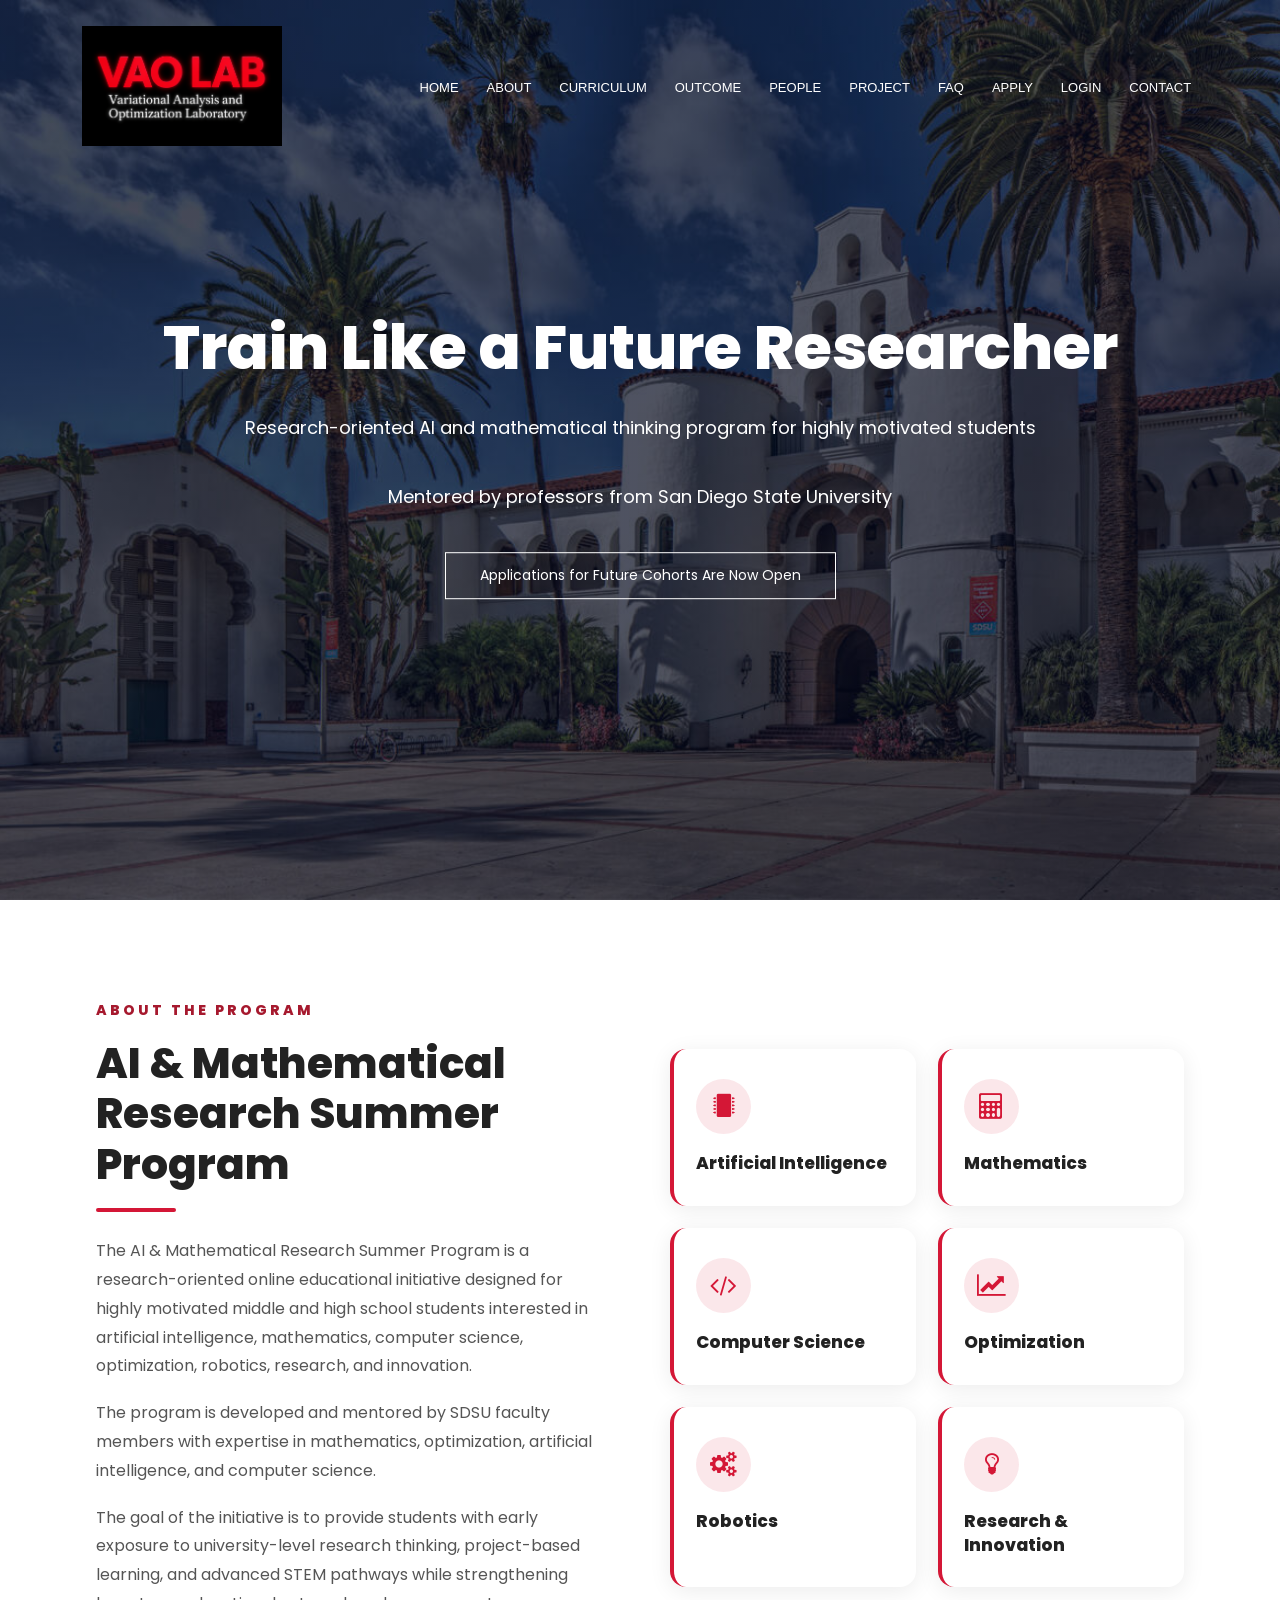
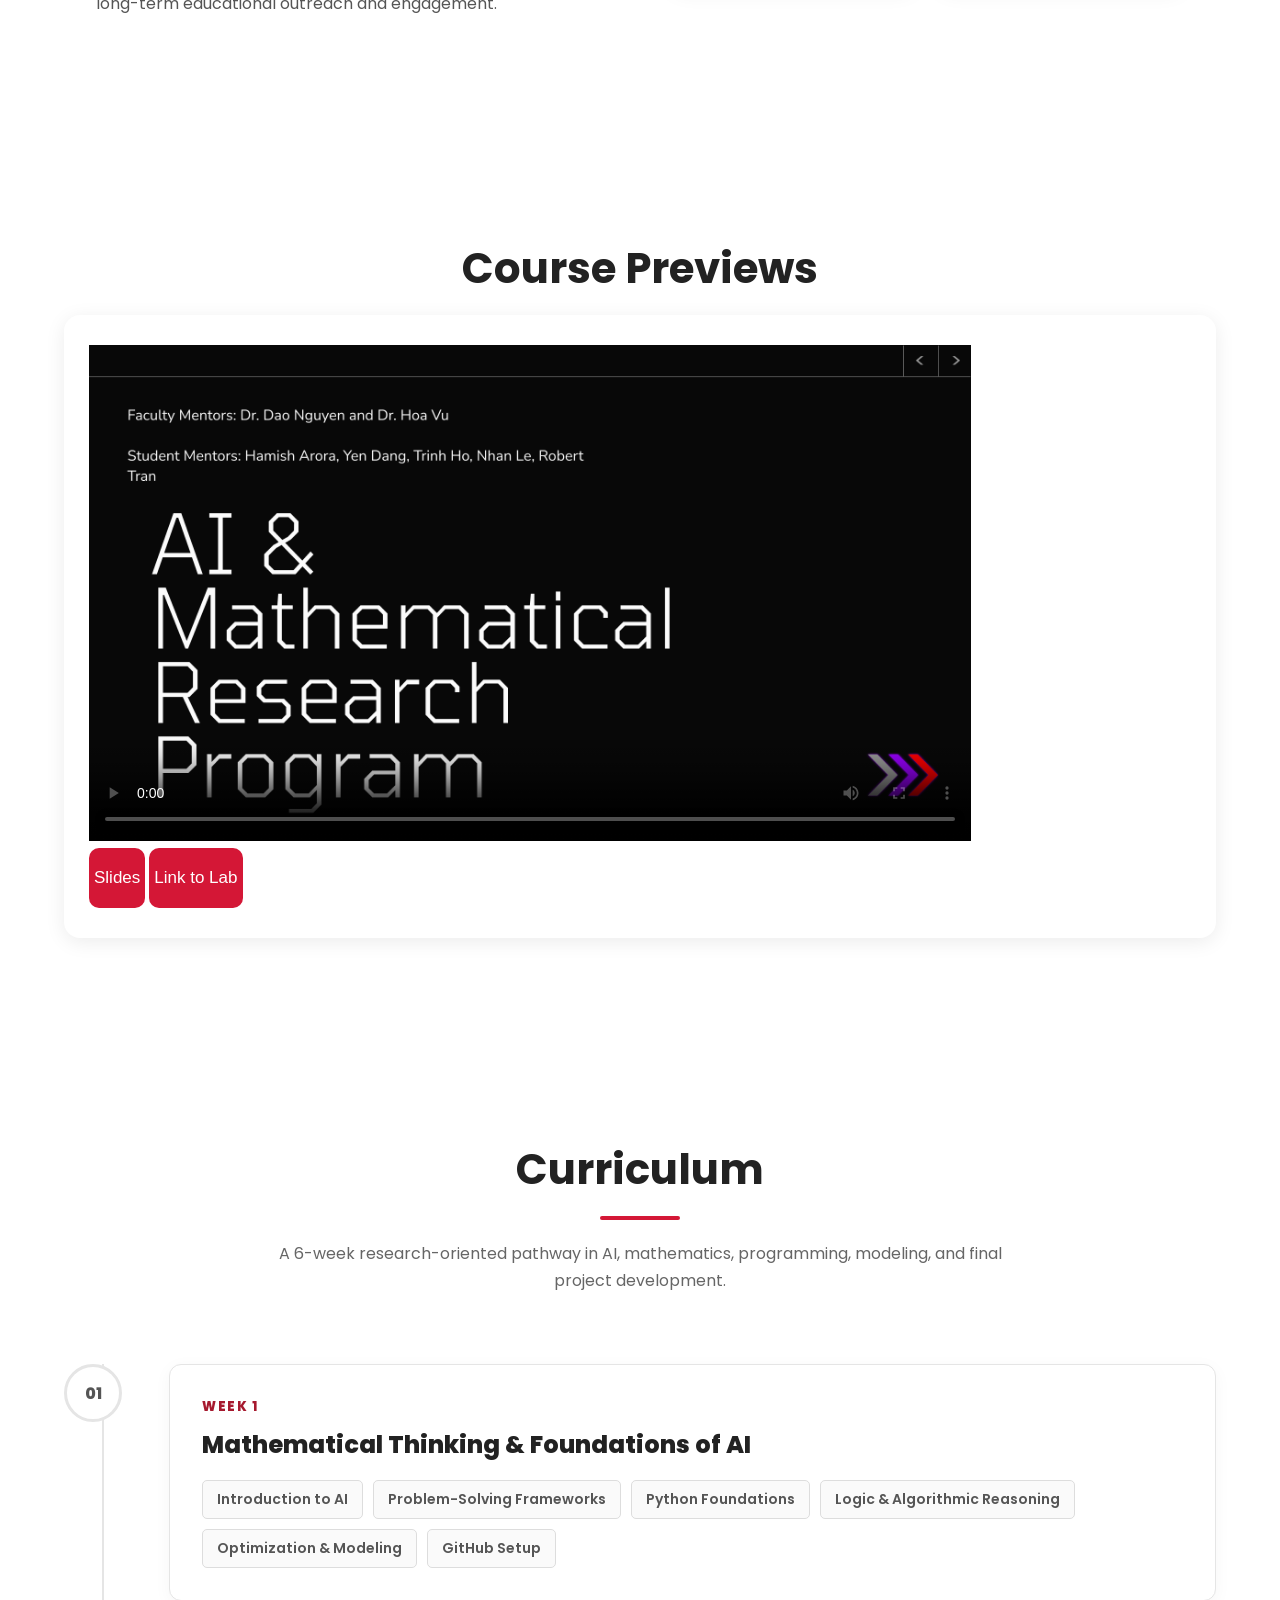
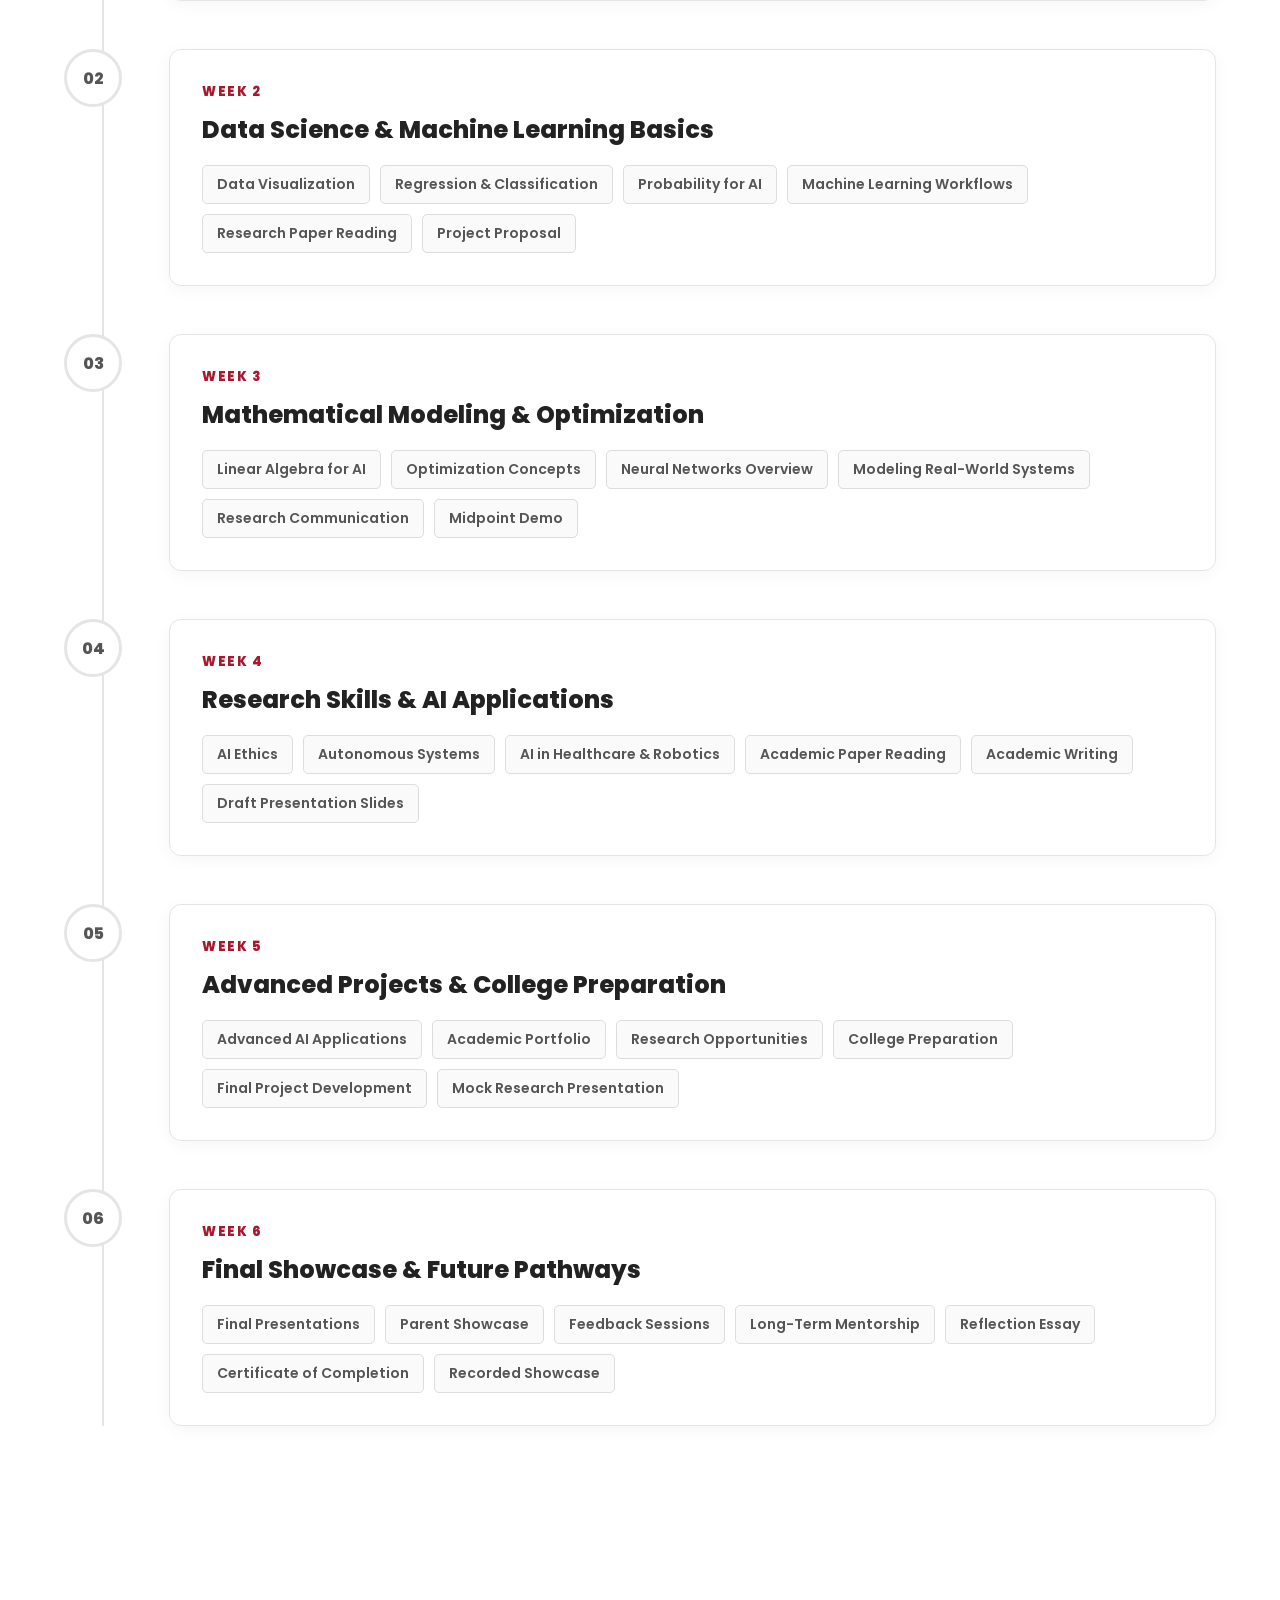
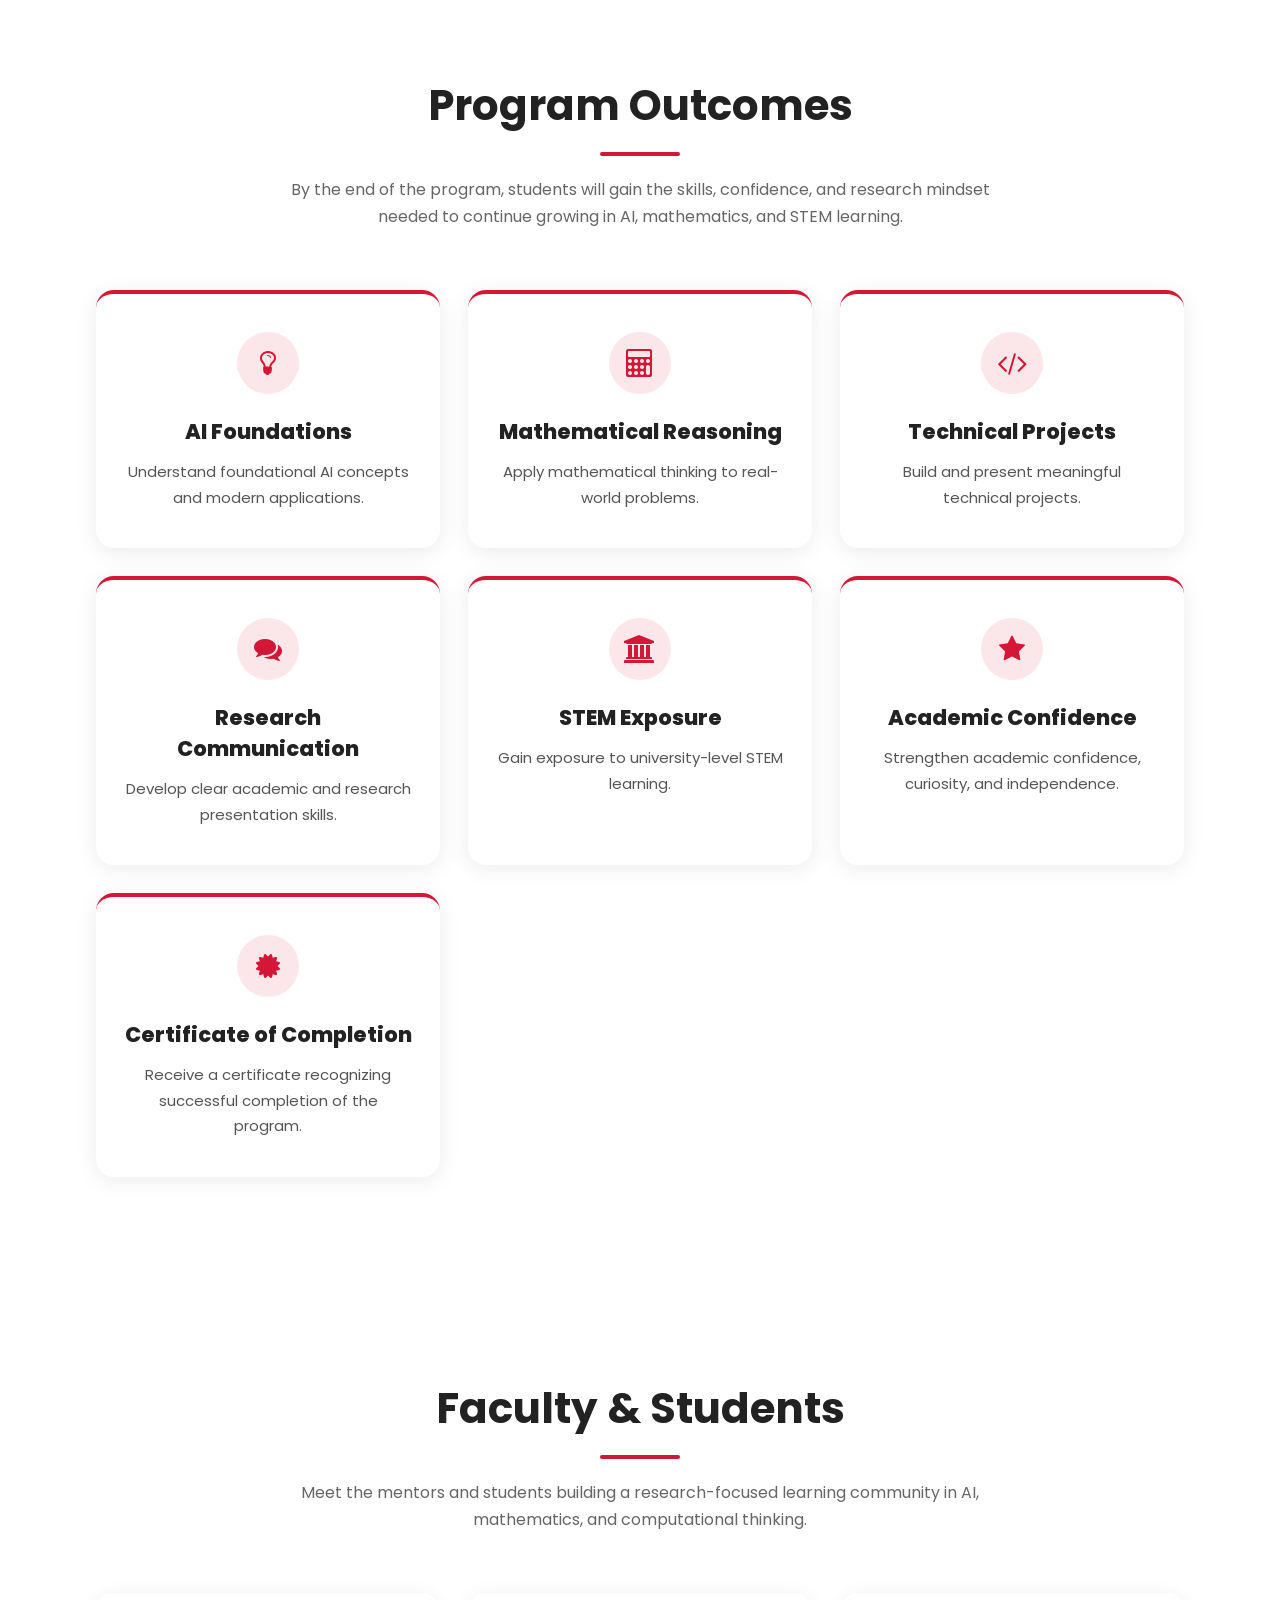
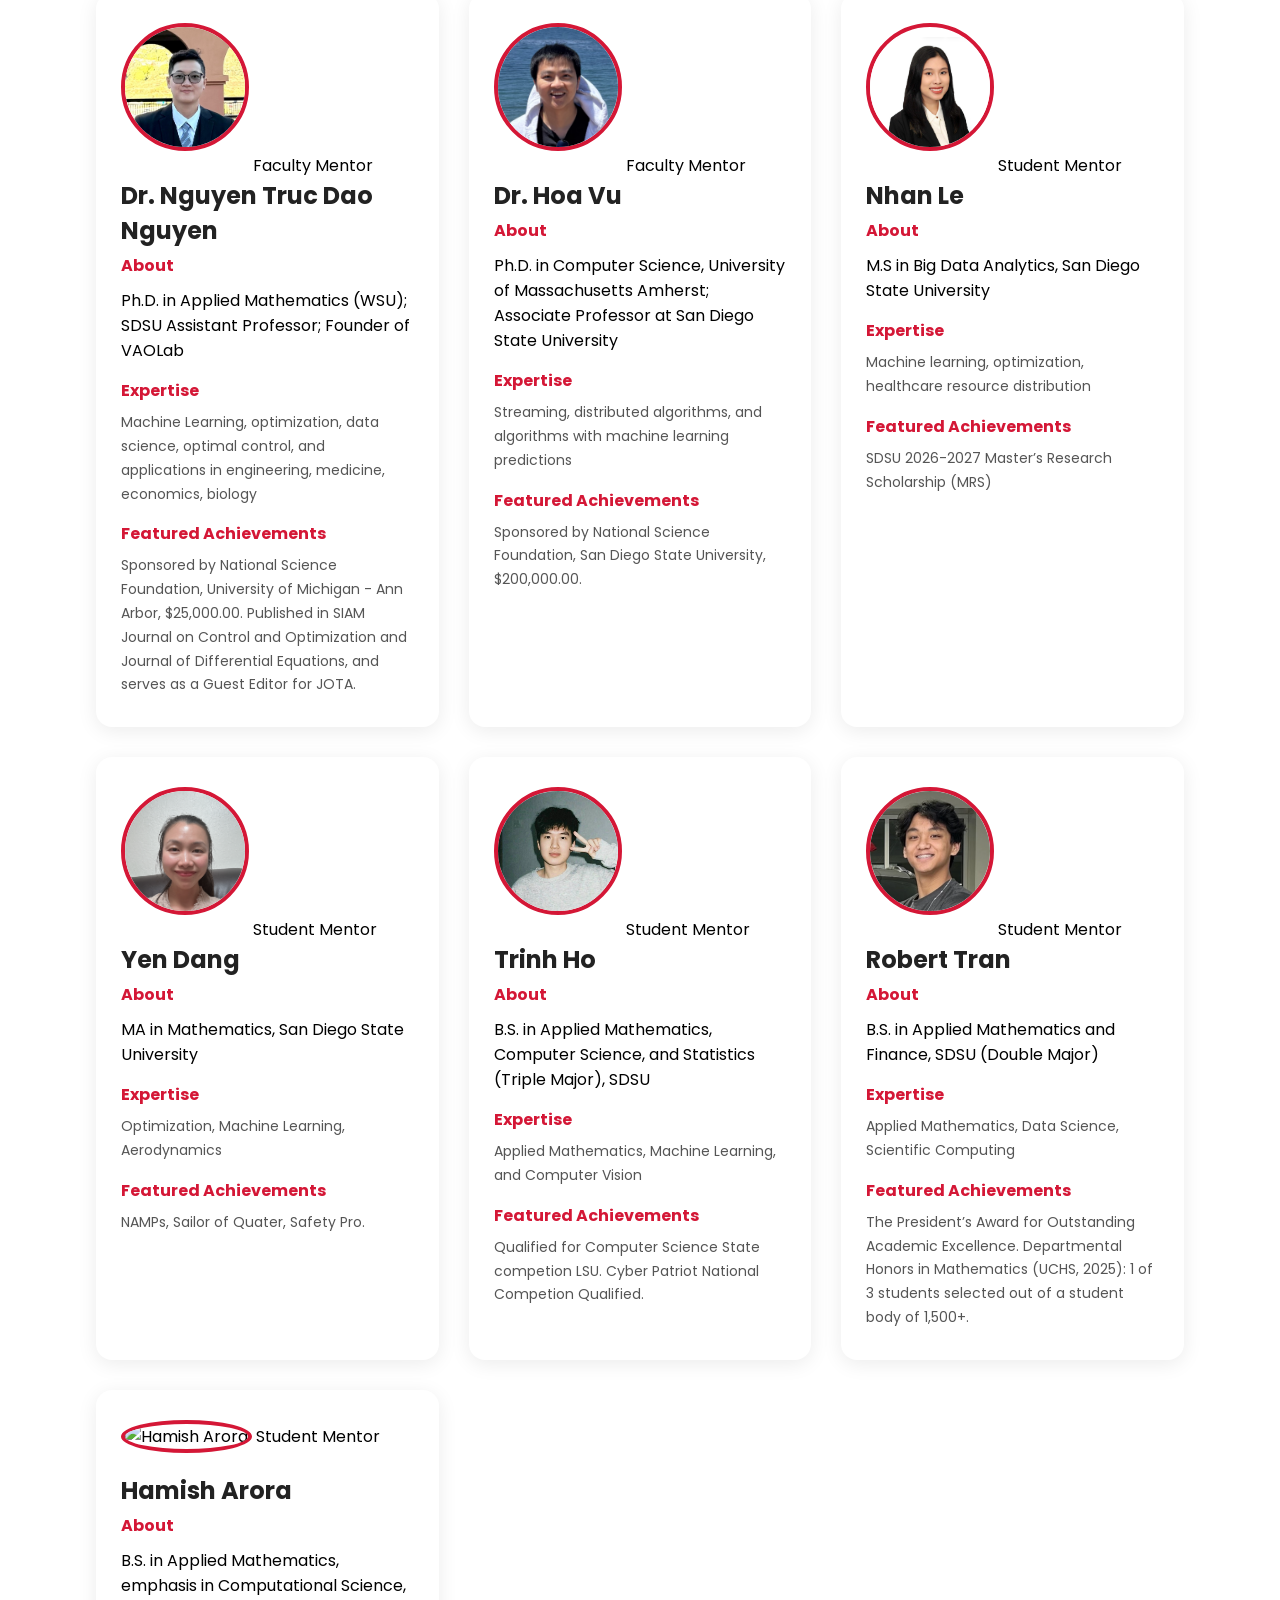
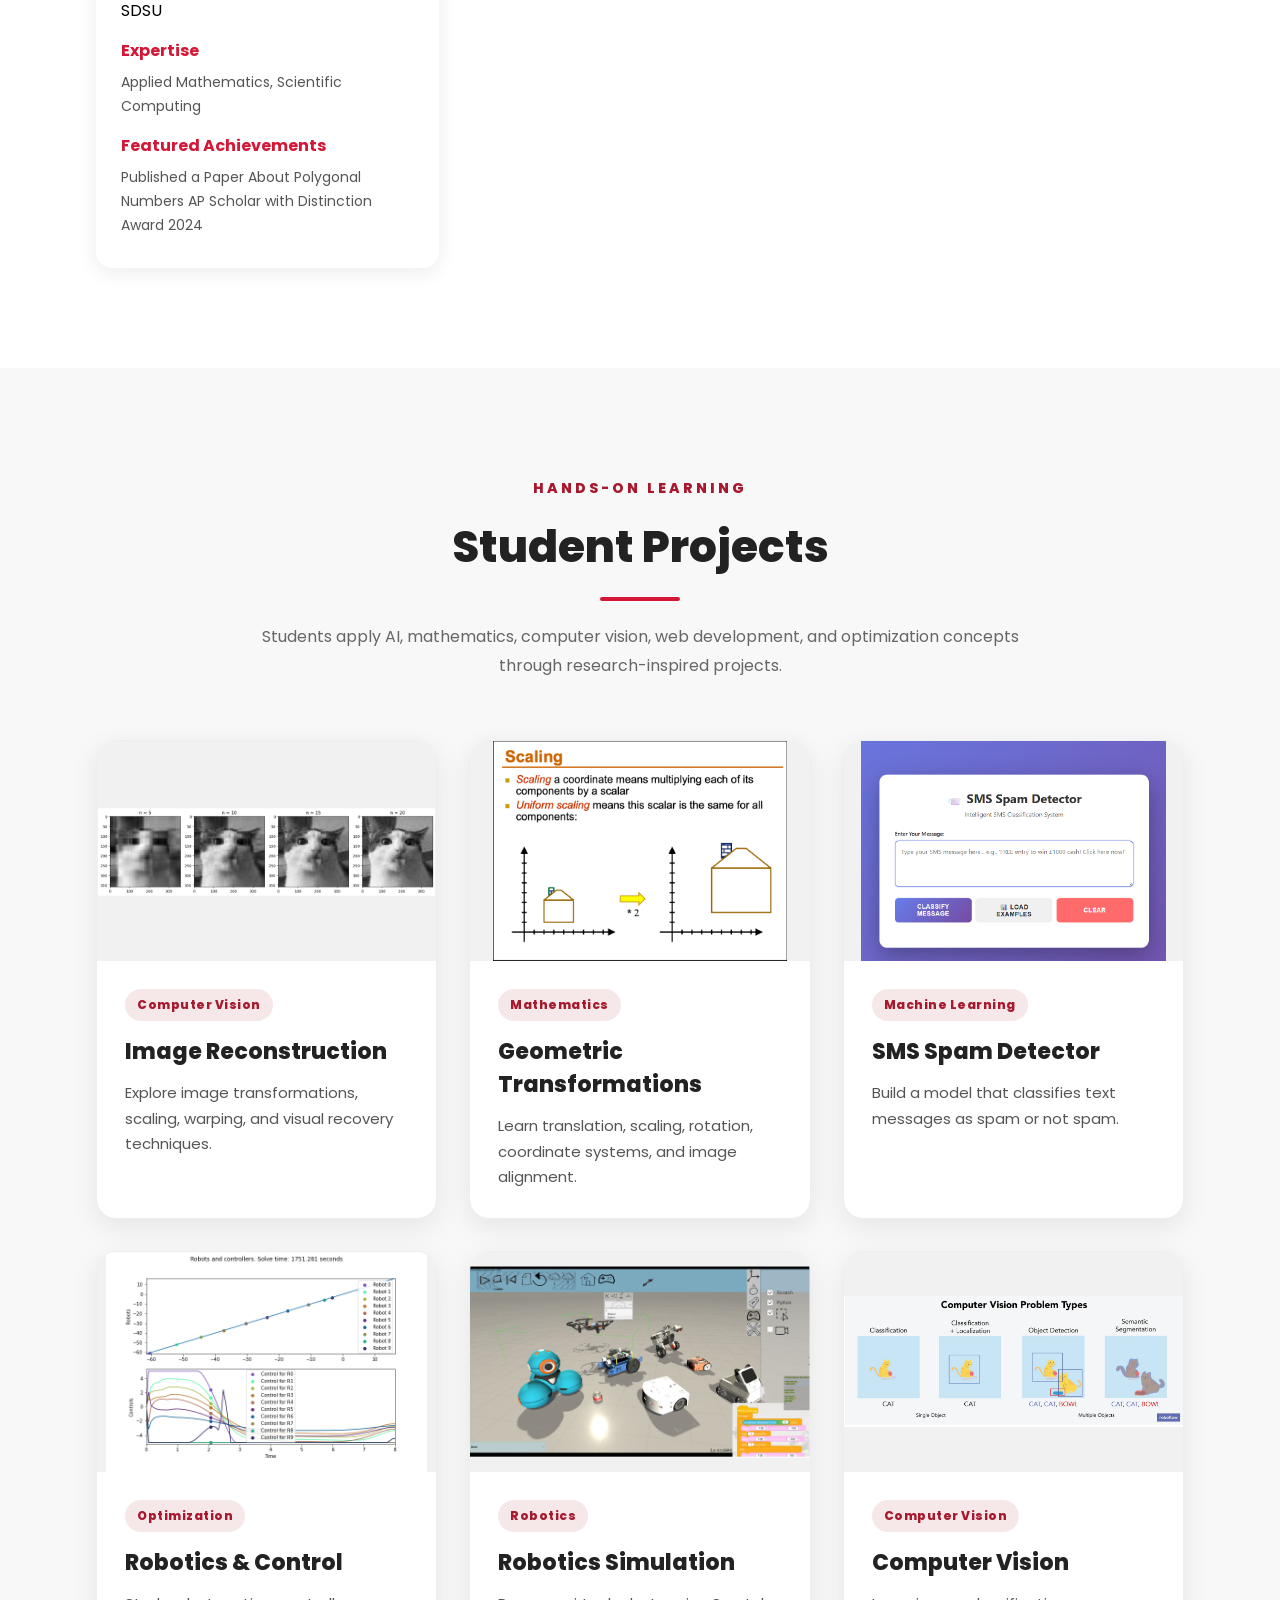
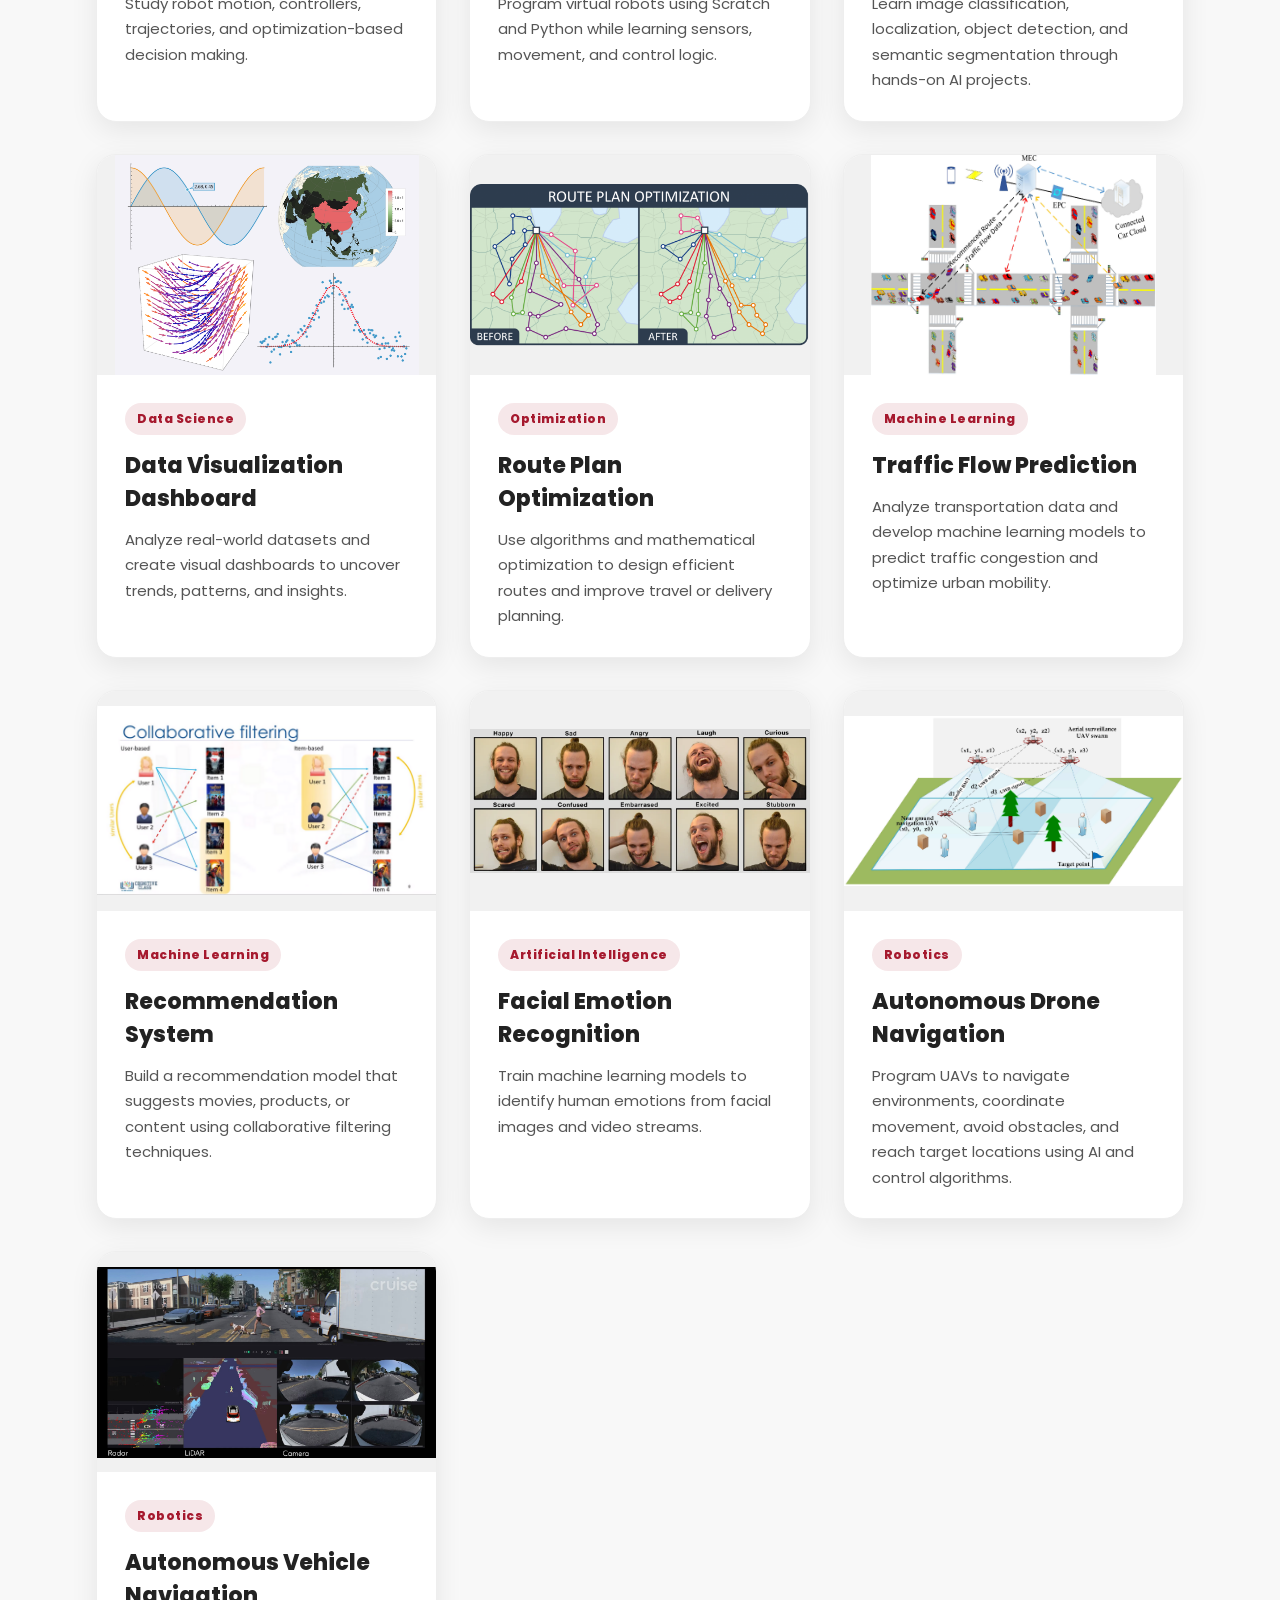
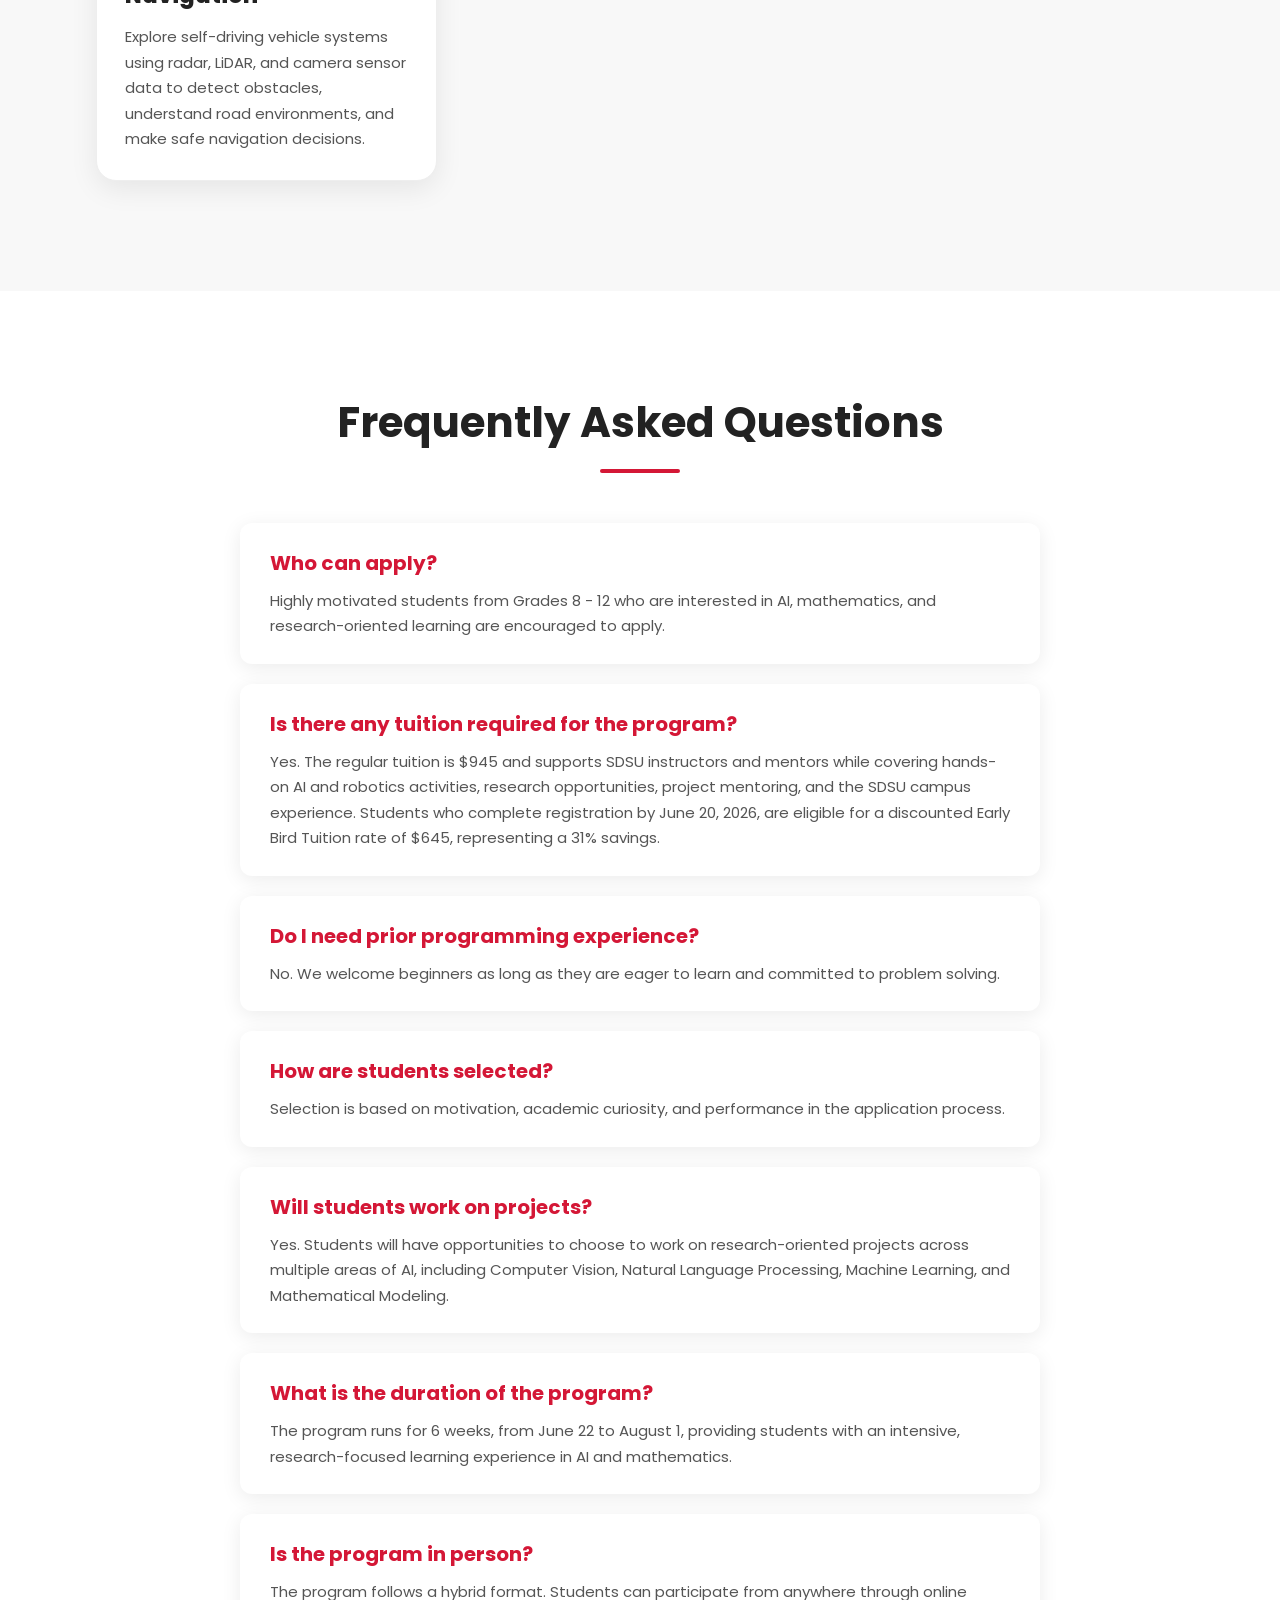
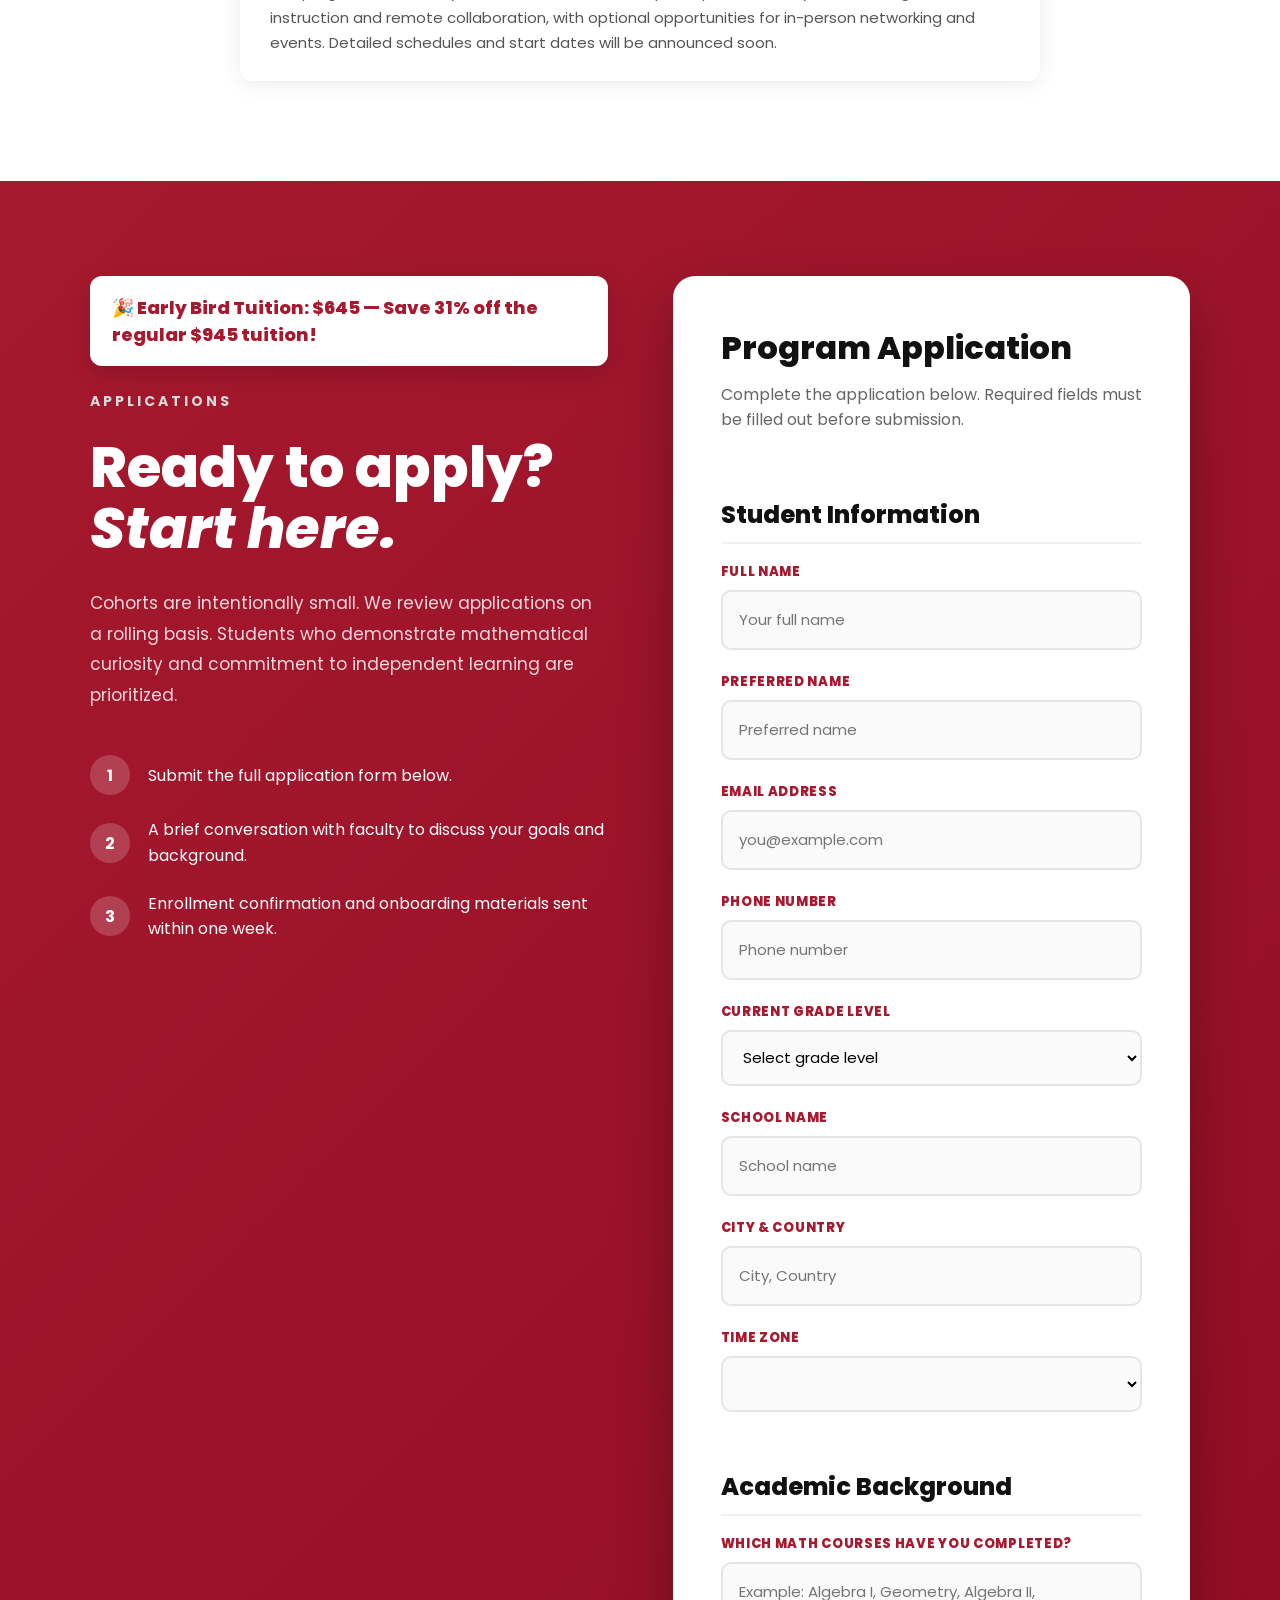
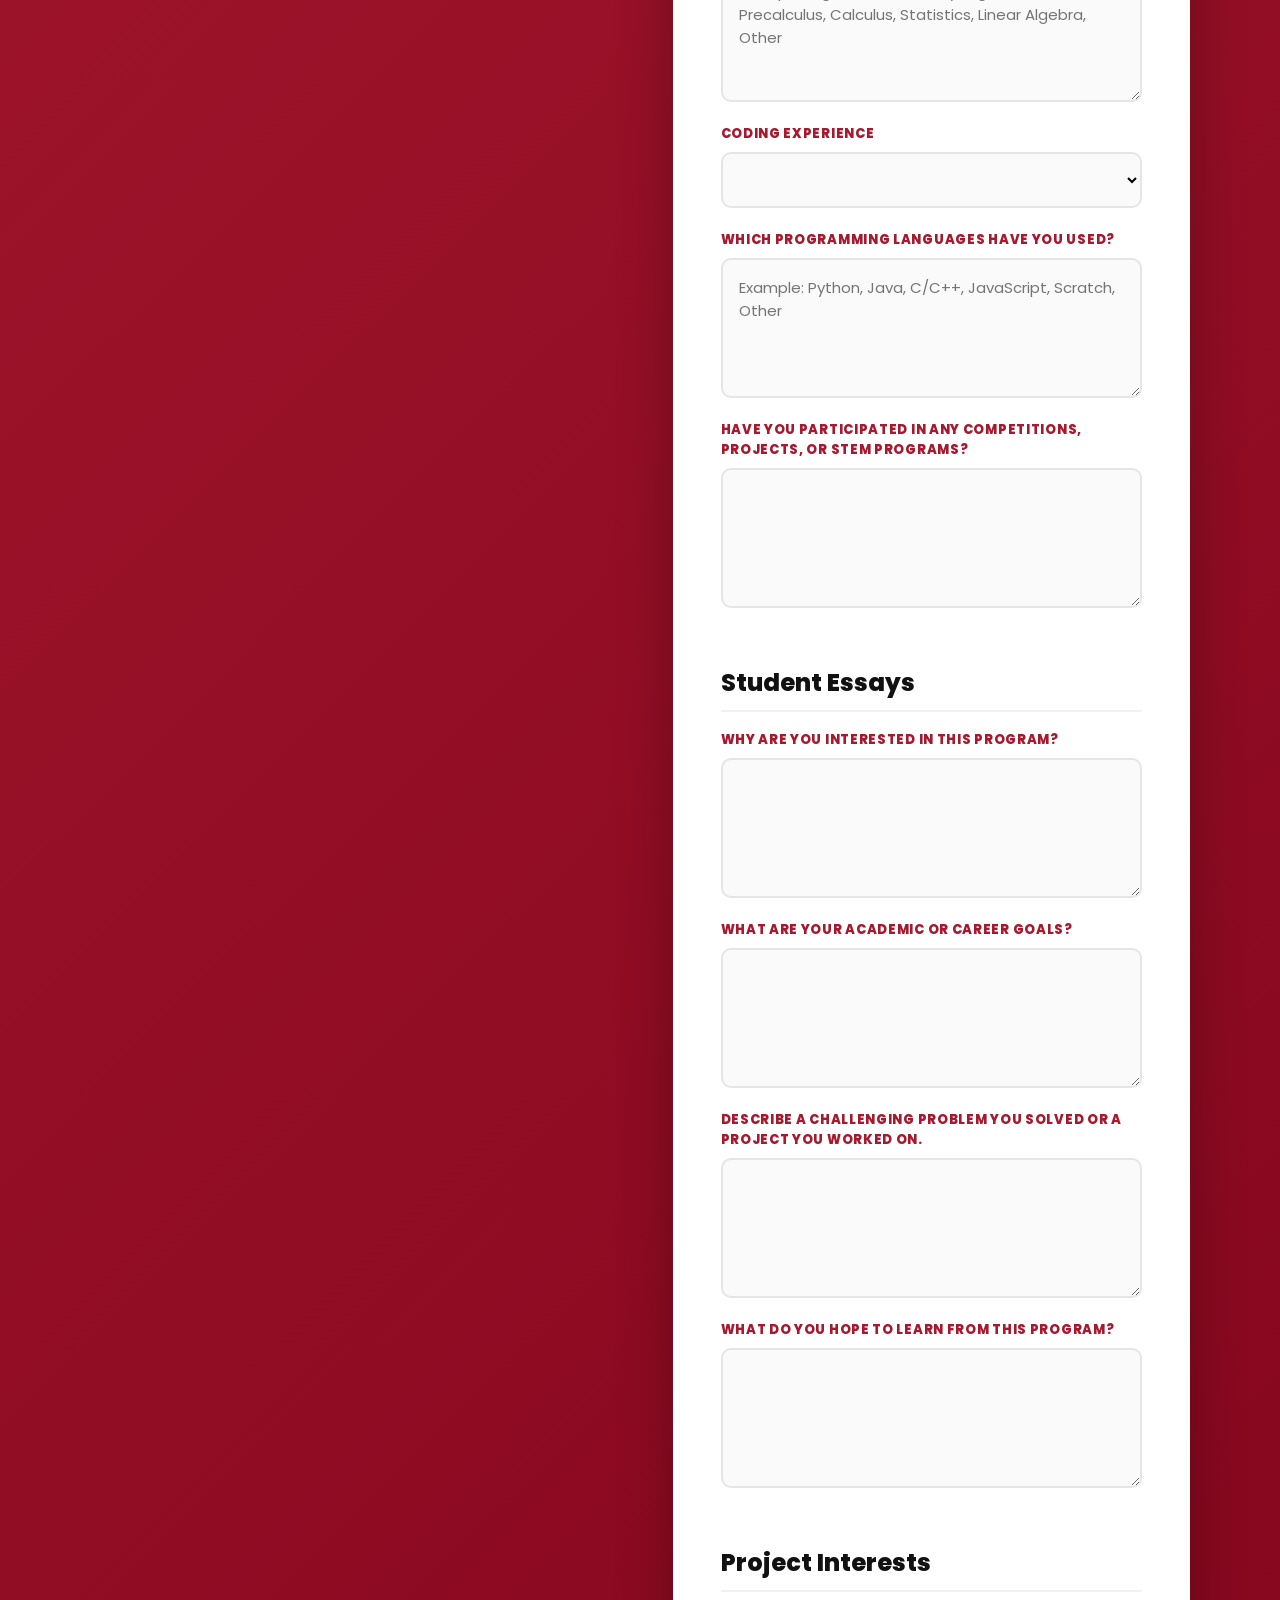
==== index.html @ afcb436e "Update index.html" ====
<!DOCTYPE html>
<html lang="en">
<head>
    <meta charset="UTF-8">
    <meta name="viewport" content="width=device-width, initial-scale=1.0">

    <title>AI and Math Research Program</title>

    <!----------------------------------------------------------------CSS-------------------------------------------------------------------------------->
    <link rel="stylesheet" href="style.css">

    <!--------------------------------------------------------------------------Google Font-------------------------------------------------------------->
    <link href="https://fonts.googleapis.com/css2?family=Poppins:wght@300;400;600;700;800&display=swap" rel="stylesheet">

    <!-------------------------------------------------------------------------------------- Font Awesome Icons -------------------------------------------------->
    <link rel="stylesheet"
          href="https://stackpath.bootstrapcdn.com/font-awesome/4.7.0/css/font-awesome.min.css">
</head>
    
<body>

    <section class="header" id="home">

        <nav>
            <a href="index.html">
                <img src="images/logo.png" alt="Logo" class="logo">
            </a>

            <div class="nav-links" id="navLinks">
                <i class="fa fa-times" onclick="hideMenu()"></i>

                <ul>
                    <li><a href="#home">HOME</a></li>
                    <li><a href="#about">ABOUT</a></li>
                    <li><a href="#curriculum">CURRICULUM</a></li>
                     <li><a href="#outcome">OUTCOME</a></li>
                    <li><a href="#people">PEOPLE</a></li>
                     <li><a href="#project">PROJECT</a></li>
                    <li><a href="#faq">FAQ</a></li>
                    <li><a href="#apply">APPLY</a></li>
                    <li><a href="#login">LOGIN</a></li>
                    <li><a href="#contact">CONTACT</a></li>
                </ul>
            </div>
            <i class="fa fa-bars" onclick="showMenu()"></i>
        </nav>

        <div class="text-box">
            <h1>Train Like a Future Researcher</h1>

            <p>
                Research-oriented AI and mathematical thinking program
                for highly motivated students
            </p>

            <p class="sdsu-note">
               Mentored by professors from
               San Diego State University
            </p>

            <a href="#apply" class="hero-btn cohort-link">
                <span class="circle"></span>
                    Applications for Future Cohorts Are Now Open
            </a>
        </div>

</section>

<!------------------------------------------------------------------------------------------------About-------------------------------------------------->
<section class="about" id="about">

    <div class="about-left">
        <h5>ABOUT THE PROGRAM</h5>
        <h1>AI & Mathematical Research Summer Program</h1>

        <p>
            The AI & Mathematical Research Summer Program is a research-oriented
            online educational initiative designed for highly motivated middle
            and high school students interested in artificial intelligence,
            mathematics, computer science, optimization, robotics, research,
            and innovation.
        </p>

        <p>
            The program is developed and mentored by SDSU faculty members with
            expertise in mathematics, optimization, artificial intelligence,
            and computer science.
        </p>

        <p>
            The goal of the initiative is to provide students with early exposure
            to university-level research thinking, project-based learning, and
            advanced STEM pathways while strengthening long-term educational
            outreach and engagement.
        </p>
    </div>

    <div class="about-right">
        <div class="about-card">
            <i class="fa fa-microchip"></i>
            <h3>Artificial Intelligence</h3>
        </div>

        <div class="about-card">
            <i class="fa fa-calculator"></i>
            <h3>Mathematics</h3>
        </div>

        <div class="about-card">
            <i class="fa fa-code"></i>
            <h3>Computer Science</h3>
        </div>

        <div class="about-card">
            <i class="fa fa-line-chart"></i>
            <h3>Optimization</h3>
        </div>

        <div class="about-card">
            <i class="fa fa-cogs"></i>
            <h3>Robotics</h3>
        </div>

        <div class="about-card">
            <i class="fa fa-lightbulb-o"></i>
            <h3>Research & Innovation</h3>
        </div>
    </div>

</section>
<!------------------------------------------------------------------------Course Preview---------------------------------------------->
<section class="preview" id="preview">
    <h1>Course Previews</h1>
    <div class="preview-container">
        <div class="preview-card">
            <div>
                <video controls src="videos/Summer_Camp_Intro_Hamish.mp4"
                    width="80%"
                    poster="images/Hamish_Intro_Thumb.png"                
                    >
                    Download the <a href="https://drive.google.com/file/d/1io89o8ZEJHUoKqtlsKuPMJypcvw3fuJw/view?usp=drive_link">MP4</a> video.
                </video>
            </div>
            <div >
                <a target="_blank" href="https://docs.google.com/presentation/d/1MKZp5VslQ8YVmXuo-QjMzJ0bDwgzoBYoCXELg1UgYI4/edit?usp=drive_link"><button>Slides</button></a>
                <a target="_blank" href="https://colab.research.google.com/drive/1oU22GT2ciME4BgV9yCm1799QTnkaJoRI?usp=sharing"><button width=40%>Link to Lab</button></a>
            </div>
        </div>
    </div>
</section>
<!------------------------------------------------------------------------Curriculum-------------------------------------------------->
<section class="curriculum" id="curriculum">

    <h1>Curriculum</h1>
    <p class="curriculum-intro">
        A 6-week research-oriented pathway in AI, mathematics, programming,
        modeling, and final project development.
    </p>

    <div class="curriculum-timeline">

        <div class="curriculum-item">
            <div class="week-number">01</div>
            <div class="curriculum-card">
                <h5>WEEK 1</h5>
                <h2>Mathematical Thinking & Foundations of AI</h2>
                <div class="topic-tags">
                    <span>Introduction to AI</span>
                    <span>Problem-Solving Frameworks</span>
                    <span>Python Foundations</span>
                    <span>Logic & Algorithmic Reasoning</span>
                    <span>Optimization & Modeling</span>
                    <span>GitHub Setup</span>
                </div>
            </div>
        </div>

        <div class="curriculum-item">
            <div class="week-number">02</div>
            <div class="curriculum-card">
                <h5>WEEK 2</h5>
                <h2>Data Science & Machine Learning Basics</h2>
                <div class="topic-tags">
                    <span>Data Visualization</span>
                    <span>Regression & Classification</span>
                    <span>Probability for AI</span>
                    <span>Machine Learning Workflows</span>
                    <span>Research Paper Reading</span>
                    <span>Project Proposal</span>
                </div>
            </div>
        </div>

        <div class="curriculum-item">
            <div class="week-number">03</div>
            <div class="curriculum-card">
                <h5>WEEK 3</h5>
                <h2>Mathematical Modeling & Optimization</h2>
                <div class="topic-tags">
                    <span>Linear Algebra for AI</span>
                    <span>Optimization Concepts</span>
                    <span>Neural Networks Overview</span>
                    <span>Modeling Real-World Systems</span>
                    <span>Research Communication</span>
                    <span>Midpoint Demo</span>
                </div>
            </div>
        </div>

        <div class="curriculum-item">
            <div class="week-number">04</div>
            <div class="curriculum-card">
                <h5>WEEK 4</h5>
                <h2>Research Skills & AI Applications</h2>
                <div class="topic-tags">
                    <span>AI Ethics</span>
                    <span>Autonomous Systems</span>
                    <span>AI in Healthcare & Robotics</span>
                    <span>Academic Paper Reading</span>
                    <span>Academic Writing</span>
                    <span>Draft Presentation Slides</span>
                </div>
            </div>
        </div>

        <div class="curriculum-item">
            <div class="week-number">05</div>
            <div class="curriculum-card">
                <h5>WEEK 5</h5>
                <h2>Advanced Projects & College Preparation</h2>
                <div class="topic-tags">
                    <span>Advanced AI Applications</span>
                    <span>Academic Portfolio</span>
                    <span>Research Opportunities</span>
                    <span>College Preparation</span>
                    <span>Final Project Development</span>
                    <span>Mock Research Presentation</span>
                </div>
            </div>
        </div>

        <div class="curriculum-item">
            <div class="week-number">06</div>
            <div class="curriculum-card">
                <h5>WEEK 6</h5>
                <h2>Final Showcase & Future Pathways</h2>
                <div class="topic-tags">
                    <span>Final Presentations</span>
                    <span>Parent Showcase</span>
                    <span>Feedback Sessions</span>
                    <span>Long-Term Mentorship</span>
                    <span>Reflection Essay</span>
                    <span>Certificate of Completion</span>
                    <span>Recorded Showcase</span>
                </div>
            </div>
        </div>

    </div>
</section>

<!------------------------------------------------------------------------Outcome-------------------------------------------------------------------------->
<section class="outcome" id="outcome">

    <h1>Program Outcomes</h1>
    <p class="outcome-intro">
        By the end of the program, students will gain the skills, confidence,
        and research mindset needed to continue growing in AI, mathematics,
        and STEM learning.
    </p>

    <div class="outcome-container">

        <div class="outcome-card">
            <i class="fa fa-lightbulb-o"></i>
            <h3>AI Foundations</h3>
            <p>Understand foundational AI concepts and modern applications.</p>
        </div>

        <div class="outcome-card">
            <i class="fa fa-calculator"></i>
            <h3>Mathematical Reasoning</h3>
            <p>Apply mathematical thinking to real-world problems.</p>
        </div>

        <div class="outcome-card">
            <i class="fa fa-code"></i>
            <h3>Technical Projects</h3>
            <p>Build and present meaningful technical projects.</p>
        </div>

        <div class="outcome-card">
            <i class="fa fa-comments"></i>
            <h3>Research Communication</h3>
            <p>Develop clear academic and research presentation skills.</p>
        </div>

        <div class="outcome-card">
            <i class="fa fa-university"></i>
            <h3>STEM Exposure</h3>
            <p>Gain exposure to university-level STEM learning.</p>
        </div>

        <div class="outcome-card">
            <i class="fa fa-star"></i>
            <h3>Academic Confidence</h3>
            <p>Strengthen academic confidence, curiosity, and independence.</p>
        </div>
        
        <div class="outcome-card">
            <i class="fa fa-certificate"></i>
            <h3>Certificate of Completion</h3>
             <p>Receive a certificate recognizing successful completion of the program.</p>
        </div>

    </div>
</section>

<!------------------------------------------------------------------------People-------------------------------------------------------------->
<section class="people" id="people">

    <h1>Faculty & Students</h1>
    <p class="people-intro">
        Meet the mentors and students building a research-focused learning community
        in AI, mathematics, and computational thinking.
    </p>

    <div class="people-container">

        <div class="person-card faculty-card">
            <img src="images/Dao.png" alt="Dr. Nguyen Truc Dao Nguyen">

            <span class="person-tag">Faculty Mentor</span>

            <h2>Dr. Nguyen Truc Dao Nguyen</h2>
            <h4>About</h4>

            <p class="university">
                Ph.D. in Applied Mathematics (WSU); SDSU Assistant Professor; Founder of VAOLab
            </p>

            <div class="info">
                <h3>Expertise</h3>
                <p>Machine Learning, optimization, data science, optimal control, and applications in engineering, medicine, economics, biology</p>

                <h3>Featured Achievements</h3>
                <p>Sponsored by National Science Foundation, University of Michigan - Ann Arbor, $25,000.00. Published in SIAM Journal on Control and Optimization and Journal of Differential Equations, and serves as a Guest Editor for JOTA.
                </p>
            </div>
        </div>

         <div class="person-card faculty-card">
            <img src="images/Hoa.png" alt="Dr. Hoa Nguyen">

            <span class="person-tag">Faculty Mentor</span>

            <h2>Dr. Hoa Vu</h2>
            <h4>About</h4>

            <p class="university">
               Ph.D. in Computer Science, University of Massachusetts Amherst; Associate Professor at San Diego State University
            </p>

            <div class="info">
                <h3>Expertise</h3>
                <p>Streaming, distributed algorithms, and algorithms with machine learning predictions</p>

                <h3>Featured Achievements</h3>
                <p>Sponsored by National Science Foundation, San Diego State University, $200,000.00.
                </p>
            </div>
        </div>
        
        <div class="person-card faculty-card">
            <img src="images/Nhan.png" alt="Nhan Le" class="nhan-avatar">

            <span class="person-tag">Student Mentor</span>

            <h2>Nhan Le</h2>
            <h4>About</h4>

            <p class="university">
               M.S in Big Data Analytics, San Diego State University
            </p>

            <div class="info">
                <h3>Expertise</h3>
                <p>Machine learning, optimization, healthcare resource distribution </p>

                <h3>Featured Achievements</h3>
                <p>SDSU 2026-2027 Master’s Research Scholarship (MRS)
                </p>
            </div>
        </div>

         <div class="person-card faculty-card">
            <img src="images/Yen.png" alt="Yen Dang" class="yen-avatar">

            <span class="person-tag">Student Mentor</span>

            <h2>Yen Dang</h2>
            <h4>About</h4>

            <p class="university">
               MA in Mathematics, San Diego State University
            </p>

            <div class="info">
                <h3>Expertise</h3>
                <p>Optimization, Machine Learning, Aerodynamics</p>

                <h3>Featured Achievements</h3>
                <p>NAMPs,  Sailor of Quater, Safety Pro.
                </p>
            </div>
        </div>

        <div class="person-card student-card">
            <img src="images/Trinh.png" alt="Trinh Ho">

            <span class="person-tag">Student Mentor</span>

            <h2>Trinh Ho</h2>
            <h4>About</h4>

            <p class="university">
                B.S. in Applied Mathematics, Computer Science, and Statistics (Triple Major), SDSU
            </p>

            <div class="info">
                <h3>Expertise</h3>
                <p>Applied Mathematics, Machine Learning, and Computer Vision</p>

                <h3>Featured Achievements</h3>
                <p>Qualified for Computer Science State competion LSU.
                    Cyber Patriot National Competion Qualified.
                </p>
            </div>
        </div>

        <div class="person-card student-card">
            <img src="images/Robert.png" alt="Robert Nguyen" class="robert-avatar">

            <span class="person-tag">Student Mentor</span>

            <h2>Robert Tran</h2>
            <h4>About</h4>

            <p class="university">
                B.S. in Applied Mathematics and Finance, SDSU (Double Major)
            </p>

            <div class="info">
                <h3>Expertise</h3>
                <p>Applied Mathematics, Data Science, Scientific Computing</p>

                <h3>Featured Achievements</h3>
                <p>The President’s Award for Outstanding Academic Excellence.
                   Departmental Honors in Mathematics (UCHS, 2025): 1 of 3 students selected out of a student body of 1,500+.
                </p>
            </div>
        </div>
        <div class="person-card student-card">
            <img src="images/Hamish.png" alt="Hamish Arora" class="hamish-avatar">

            <span class="person-tag">Student Mentor</span>

            <h2>Hamish Arora</h2>
            <h4>About</h4>

            <p class="university">
                B.S. in Applied Mathematics, emphasis in Computational Science, SDSU
            </p>

            <div class="info">
                <h3>Expertise</h3>
                <p>Applied Mathematics, Scientific Computing</p>

                <h3>Featured Achievements</h3>
                <p>Published a Paper About Polygonal Numbers
                    AP Scholar with Distinction Award 2024
                </p>
            </div>
        </div>
    </div>
</section>
<!------------------------------------------------------------------------------------Project-------------------------------------------------------------------------->
<section class="project" id="project">
    <div class="project-header">
        <h5>HANDS-ON LEARNING</h5>
        <h1>Student Projects</h1>
        <p>
            Students apply AI, mathematics, computer vision, web development,
            and optimization concepts through research-inspired projects.
        </p>
    </div>

    <div class="project-container">

        <div class="project-card">
            <div class="project-img">
                <img src="images/image1.png" alt="Computer vision image reconstruction project">
            </div>
            <div class="project-content">
                <span>Computer Vision</span>
                <h3>Image Reconstruction</h3>
                <p>Explore image transformations, scaling, warping, and visual recovery techniques.</p>
            </div>
        </div>

        <div class="project-card">
            <div class="project-img">
                <img src="images/image2.png" alt="Geometric transformation project">
            </div>
            <div class="project-content">
                <span>Mathematics</span>
                <h3>Geometric Transformations</h3>
                <p>Learn translation, scaling, rotation, coordinate systems, and image alignment.</p>
            </div>
        </div>

        <div class="project-card">
            <div class="project-img">
                <img src="images/image3.png" alt="SMS spam detector project">
            </div>
            <div class="project-content">
                <span>Machine Learning</span>
                <h3>SMS Spam Detector</h3>
                <p>Build a model that classifies text messages as spam or not spam.</p>
            </div>
        </div>

        <div class="project-card">
            <div class="project-img">
                <img src="images/image4.gif" alt="Robotics and optimization project">
            </div>
            <div class="project-content">
                <span>Optimization</span>
                <h3>Robotics & Control</h3>
                <p>Study robot motion, controllers, trajectories, and optimization-based decision making.</p>
            </div>
        </div>

        <div class="project-card">
            <div class="project-img">
                <img src="images/image5.png" alt="Robotics simulation project">
            </div>
            <div class="project-content">
                <span>Robotics</span>
                <h3>Robotics Simulation</h3>
                <p>Program virtual robots using Scratch and Python while learning sensors, movement, and control logic.</p>
            </div>
        </div>

       <div class="project-card">
    <div class="project-img">
         <img src="images/image6.png" alt="Computer vision project">
    </div>
    <div class="project-content">
        <span>Computer Vision</span>
        <h3>Computer Vision</h3>
        <p>Learn image classification, localization, object detection, and semantic segmentation through hands-on AI projects.</p>
    </div>
</div>

<div class="project-card">
    <div class="project-img">
        <img src="images/image7.png" alt="Data visualization dashboard project">
    </div>
    <div class="project-content">
        <span>Data Science</span>
        <h3>Data Visualization Dashboard</h3>
        <p>Analyze real-world datasets and create visual dashboards to uncover trends, patterns, and insights.</p>
    </div>
</div>
<div class="project-card">
    <div class="project-img">
        <img src="images/image8.png" alt="Route plan optimization project">
    </div>
    <div class="project-content">
        <span>Optimization</span>
        <h3>Route Plan Optimization</h3>
        <p>Use algorithms and mathematical optimization to design efficient routes and improve travel or delivery planning.</p>
    </div>
</div>
<div class="project-card">
    <div class="project-img">
        <img src="images/image9.png" alt="Traffic flow prediction project">
    </div>
    <div class="project-content">
        <span>Machine Learning</span>
        <h3>Traffic Flow Prediction</h3>
        <p>Analyze transportation data and develop machine learning models to predict traffic congestion and optimize urban mobility.</p>
    </div>
</div>
<div class="project-card">
    <div class="project-img">
        <img src="images/image10.png" alt="Recommendation system project">
    </div>
    <div class="project-content">
        <span>Machine Learning</span>
        <h3>Recommendation System</h3>
        <p>Build a recommendation model that suggests movies, products, or content using collaborative filtering techniques.</p>
    </div>
</div>
<div class="project-card">
    <div class="project-img">
        <img src="images/image11.png" alt="Facial emotion recognition project">
    </div>
    <div class="project-content">
        <span>Artificial Intelligence</span>
        <h3>Facial Emotion Recognition</h3>
        <p>Train machine learning models to identify human emotions from facial images and video streams.</p>
    </div>
</div>
<div class="project-card">
    <div class="project-img">
        <img src="images/image12.png" alt="Autonomous drone navigation project">
    </div>
    <div class="project-content">
        <span>Robotics</span>
        <h3>Autonomous Drone Navigation</h3>
        <p>Program UAVs to navigate environments, coordinate movement, avoid obstacles, and reach target locations using AI and control algorithms.</p>
    </div>
</div>
<div class="project-card">
    <div class="project-img">
        <img src="images/image13.png" alt="Autonomous vehicle sensor simulation">
    </div>
    <div class="project-content">
        <span>Robotics</span>
        <h3>Autonomous Vehicle Navigation</h3>
        <p>Explore self-driving vehicle systems using radar, LiDAR, and camera sensor data to detect obstacles, understand road environments, and make safe navigation decisions.</p>
    </div>
</div>

</div>

</section>
<!------------------------------------------------------------FAQ-------------------------------------------------------------->
<section class="faq" id="faq">

    <h1>Frequently Asked Questions</h1>

    <div class="faq-box">

        <div class="faq-item">
            <h3>Who can apply?</h3>
            <p>
                Highly motivated students from Grades 8 - 12 who are interested in AI, mathematics,
                and research-oriented learning are encouraged to apply.
            </p>
        </div>
         
        <div class="faq-item">
            <h3>Is there any tuition required for the program?</h3>
            <p> Yes. The regular tuition is $945 and supports SDSU instructors and mentors while covering hands-on AI and robotics activities, research opportunities, project mentoring, and the SDSU campus experience. Students who complete registration by June 20, 2026, are eligible for a discounted Early Bird Tuition rate of $645, representing a 31% savings.
            </p>
        </div>

        <div class="faq-item">
            <h3>Do I need prior programming experience?</h3>
            <p>
                No. We welcome beginners as long as they are eager to learn
                and committed to problem solving.
            </p>
        </div>

        <div class="faq-item">
            <h3>How are students selected?</h3>
            <p>
                Selection is based on motivation, academic curiosity,
                and performance in the application process.
            </p>
        </div>

        <div class="faq-item">
            <h3>Will students work on projects?</h3>
            <p>
                Yes. Students will have opportunities to choose to work on research-oriented projects across multiple areas of AI, including Computer Vision, Natural Language Processing, Machine Learning, and Mathematical Modeling.
            </p>
        </div>

        <div class="faq-item">
            <h3>What is the duration of the program?</h3>
            <p>
                The program runs for 6 weeks, from June 22 to August 1, providing students with an intensive, research-focused learning experience in AI and mathematics.
            </p>
        </div>

        <div class="faq-item">
            <h3>Is the program in person?</h3>
            <p>The program follows a hybrid format. Students can participate from anywhere through online instruction and remote collaboration, with optional opportunities for in-person networking and events. Detailed schedules and start dates will be announced soon.
            </p>
        </div>
    </div>
</section>
<!------------------------------------------------------------------------Apply-------------------------------------------------------------->
<section class="apply" id="apply">

    <div class="apply-left">

        <div class="early-bird-banner">
            🎉 Early Bird Tuition: $645 — Save 31% off the regular $945 tuition!
        </div>

        <h5>APPLICATIONS</h5>
        <h1>Ready to apply?<br><span>Start here.</span></h1>

        <p>
            Cohorts are intentionally small. We review applications on a rolling basis.
            Students who demonstrate mathematical curiosity and commitment to independent
            learning are prioritized.
        </p>

        <div class="apply-steps">
            <div class="step">
                <span>1</span>
                <p>Submit the full application form below.</p>
            </div>

            <div class="step">
                <span>2</span>
                <p>A brief conversation with faculty to discuss your goals and background.</p>
            </div>

            <div class="step">
                <span>3</span>
                <p>Enrollment confirmation and onboarding materials sent within one week.</p>
            </div>
        </div>
    </div>

    <div class="apply-card">
        <h2>Program Application</h2>
        <p>Complete the application below. Required fields must be filled out before submission.</p>

        <form id="applicationForm">
            <h3>Student Information</h3>

            <label>FULL NAME</label>
            <input type="text" name="fullName" placeholder="Your full name" required>

            <label>PREFERRED NAME</label>
            <input type="text" name="preferredName" placeholder="Preferred name">

            <label>EMAIL ADDRESS</label>
            <input type="email" name="email" placeholder="you@example.com" required>

            <label>PHONE NUMBER</label>
            <input type="tel" name="phone" placeholder="Phone number">

            <label>CURRENT GRADE LEVEL</label>
            <select name="grade" required>
                <option value="">Select grade level</option>
                <option>Grade 8</option>
                <option>Grade 9</option>
                <option>Grade 10</option>
                <option>Grade 11</option>
                <option>Grade 12</option>
            </select>

            <label>SCHOOL NAME</label>
            <input type="text" name="school" placeholder="School name">

            <label>CITY & COUNTRY</label>
            <input type="text" name="location" placeholder="City, Country">

            <label>TIME ZONE</label>
            <select name="timeZone">
                <option></option>
                <option>Pacific Time (PT)</option>
                <option>Mountain Time (MT)</option>
                <option>Central Time (CT)</option>
                <option>Eastern Time (ET)</option>
                <option>Vietnam Time (ICT)</option>
                <option>Other</option>
            </select>

            <h3>Academic Background</h3>

            <label>WHICH MATH COURSES HAVE YOU COMPLETED?</label>
            <textarea name="mathCourses" placeholder="Example: Algebra I, Geometry, Algebra II, Precalculus, Calculus, Statistics, Linear Algebra, Other"></textarea>

            <label>CODING EXPERIENCE</label>
            <select name="codingExperience">
                <option></option>
                <option>No prior experience</option>
                <option>Beginner</option>
                <option>Intermediate</option>
                <option>Advanced</option>
            </select>

            <label>WHICH PROGRAMMING LANGUAGES HAVE YOU USED?</label>
            <textarea name="programmingLanguages" placeholder="Example: Python, Java, C/C++, JavaScript, Scratch, Other"></textarea>

            <label>HAVE YOU PARTICIPATED IN ANY COMPETITIONS, PROJECTS, OR STEM PROGRAMS?</label>
            <textarea name="competitions"></textarea>

            <h3>Student Essays</h3>

            <label>WHY ARE YOU INTERESTED IN THIS PROGRAM?</label>
            <textarea name="whyInterested" required></textarea>

            <label>WHAT ARE YOUR ACADEMIC OR CAREER GOALS?</label>
            <textarea name="careerGoals" required></textarea>

            <label>DESCRIBE A CHALLENGING PROBLEM YOU SOLVED OR A PROJECT YOU WORKED ON.</label>
            <textarea name="challengeProblem" required></textarea>

            <label>WHAT DO YOU HOPE TO LEARN FROM THIS PROGRAM?</label>
            <textarea name="hopeToLearn" required></textarea>

            <h3>Project Interests</h3>

            <label>WHICH TOPICS ARE YOU MOST INTERESTED IN?</label>
            <textarea name="topicInterests" placeholder="Example: AI, Machine Learning, Mathematics, Optimization, Robotics, Data Science"></textarea>

            <label>HAVE YOU USED GITHUB BEFORE?</label>
            <select name="usedGithub">
                <option></option>
                <option>No</option>
                <option>Yes</option>
            </select>

            <label>IF YES, WHAT IS YOUR GITHUB USERNAME?</label>
            <input type="text" name="githubUsername">

            <label>ARE YOU INTERESTED IN PRESENTING A FINAL PROJECT?</label>
            <select name="finalProjectInterest">
                <option></option>
                <option>Yes</option>
                <option>No</option>
                <option>Maybe</option>
            </select>

            <h3>Parent/Guardian Information</h3>

            <label>PARENT/GUARDIAN NAME</label>
            <input type="text" name="parentName" required>

            <label>PARENT/GUARDIAN EMAIL</label>
            <input type="email" name="parentEmail" required>

            <label>PARENT/GUARDIAN PHONE NUMBER</label>
            <input type="tel" name="parentPhone" required>

            <label>PARENT/GUARDIAN OCCUPATION</label>
            <input type="text" name="parentOccupation">

            <h3>Additional Materials</h3>

            <label>ADDITIONAL INFORMATION YOU WOULD LIKE US TO KNOW</label>
            <textarea name="additionalInfo"></textarea>

            <h3>Program Expectations</h3>

            <label class="checkbox-line">
                <input type="checkbox" name="participationAgreement" required>
                I understand that this is a research-oriented academic program requiring active participation.
            </label>

            <label class="checkbox-line">
                <input type="checkbox" name="recordingAgreement" required>
                I understand that sessions may be recorded for educational purposes.
            </label>

            <label class="checkbox-line">
                <input type="checkbox" name="admissionAgreement" required>
                I understand that submitting this application does not guarantee admission.
            </label>

            <button type="submit" id="applicationSubmitBtn">Submit Application</button>
        </form>
    </div>

</section>

<!-- Student Login Section -->
<section class="login-section" id="login">

    <div class="login-header">
        <h5>ADMITTED STUDENTS</h5>
        <h1>Student Portal & Tuition Payment</h1>
    </div>

    <div class="login-info-box">
        <i class="fa fa-lock"></i>

        <h3>Tuition Payment & Enrollment Access</h3>

        <p>
            This portal is reserved for students who have been officially admitted
            to the AI & Mathematical Research Summer Program. Please log in using
            the credentials provided in your admission email to access tuition
            payment instructions, enrollment materials, and program updates.
        </p>
    </div>

    <form id="loginForm">
        <input type="text" id="username" placeholder="Username" required>
        <input type="password" id="password" placeholder="Password" required>
        <button type="submit">Login</button>
    </form>

    <p id="loginMessage"></p>

</section>


<!------------------------------------------------------------------------Contact-------------------------------------------------------------->
<section class="contact" id="contact">

    <h1>Contact Us</h1>

    <p class="contact-intro">
        Have questions about the program, application process, or student eligibility?
        Contact us and we will get back to you soon.
    </p>

    <div class="contact-container">

        <div class="contact-info">

            <div class="contact-item">
                <i class="fa fa-envelope"></i>
                <div>
                    <h3>Email</h3>
                    <p>vaolab474@gmail.com</p>
                </div>
            </div>

            <div class="contact-item">
                <i class="fa fa-university"></i>
                <div>
                    <h3>Faculty Affiliation</h3>
                    <p>San Diego State University</p>
                </div>
            </div>

            <div class="contact-item">
                <i class="fa fa-map-marker"></i>
                <div>
                    <h3>Program Format</h3>
                    <p>Fully Hybrid</p>
                </div>
            </div>

            <div class="footer-disclaimer">
               This program is independently organized by San Diego State University (SDSU) faculty members and is not affiliated with, endorsed by, or sponsored by SDSU.
            </div>

        </div>

        <form class="contact-form" id="contactForm">

            <input 
                type="text"
                name="name"
                placeholder="Your name"
                required
            >

            <input
                type="email"
                name="email"
                placeholder="Your email"
                required
            >

            <input
                type="text"
                name="subject"
                placeholder="Subject"
                required
            >

            <textarea
                name="message"
                placeholder="Your message"
                required
            ></textarea>

            <button type="submit" id="contactSubmitBtn">
                Send Message
            </button>

        </form>

    </div>

</section>

<!-------------------------------------------------------------Javascript toggle for Menu Bar-------------------------------------------------->
<script>
    var navLinks = document.getElementById("navLinks")

    function showMenu(){
        navLinks.style.right = "0";
    }

    function hideMenu(){
        navLinks.style.right = "-200px";
    }
</script>

<!-------------------------------------------------- Login Authentication Script -------------------------------------------------->
<script>

    /* Listen for login form submission */
    document.getElementById("loginForm").addEventListener("submit", function(e){

        /* Prevent page refresh */
        e.preventDefault();

        /* Get username and password entered by user */
        const username = document.getElementById("username").value;
        const password = document.getElementById("password").value;

        /* Check if credentials match */
        if(username === "admittedstudent" &&
           password === "summer2026"){

            /* Redirect admitted students to admission portal */
            window.location.href = "tuition.html";

        } else {

            /* Display error message if credentials are incorrect */
            document.getElementById("loginMessage").innerText =
                "Invalid username or password.";

        }

    });

</script>
<!--------------------------------------------------End Login Authentication Script -------------------------------------------------------------------------->

<!------------------------------------------------------------------------------------Contact Form Script-------------------------------------->
<script>

const scriptURL = "https://script.google.com/macros/s/AKfycby8oJ-JFdyYM6V_hqxsiwFSncB7hdlz8WC32wfQhpaTiSIL9M75aGyJHCUdkrmbo8Fo/exec"
const form = document.getElementById("contactForm");

const submitBtn = document.getElementById("contactSubmitBtn");

form.addEventListener("submit", e => {

    e.preventDefault();

    submitBtn.innerText = "Sending...";

    submitBtn.disabled = true;

    fetch(scriptURL, {
        method: "POST",
        mode: "no-cors",
        body: JSON.stringify({
            name: form.name.value,
            email: form.email.value,
            subject: form.subject.value,
            message: form.message.value
        })
    });

    form.reset();

    submitBtn.innerText = "Submitted Successfully";

    submitBtn.style.background = "#28a745";

});
</script>

<!-----------------------------------------------ApplyForm Script----------------------------------->
<script>
const applicationScriptURL = "https://script.google.com/macros/s/AKfycbxsrtG--kwOf9vBDP98i9YBtGolW75qGbqVBABoipkSO_D2VqQu3dSdmRTblptLgbeC/exec";

const applicationForm = document.getElementById("applicationForm");
const applicationSubmitBtn = document.getElementById("applicationSubmitBtn");
applicationForm.addEventListener("submit", e => {
    e.preventDefault();

    applicationSubmitBtn.innerText = "Submitting...";
    applicationSubmitBtn.disabled = true;

    const formData = new FormData(applicationForm);
    const data = {};

    formData.forEach((value, key) => {
        data[key] = value;
    });

    fetch(applicationScriptURL, {
    method: "POST",
    mode: "no-cors",
    headers: {
        "Content-Type": "text/plain;charset=utf-8"
    },
    body: JSON.stringify(data)
    })
    .then(() => {

        applicationForm.reset();

        applicationSubmitBtn.innerText = "Application Submitted Successfully";

        applicationSubmitBtn.style.background = "#28a745";

        applicationSubmitBtn.style.border = "none";

        applicationSubmitBtn.style.color = "#fff";

        applicationSubmitBtn.disabled = false;

    })
    .catch(() => {

        applicationSubmitBtn.innerText = "Submission Failed";

        applicationSubmitBtn.style.background = "#dc3545";

        applicationSubmitBtn.disabled = false;

    });
});
</script>
</body>
</html>
---- style.css ----
*{
   margin: 0;
   padding: 0;
}
html{
   scroll-behavior: smooth;
}


.header{
   min-height: 100vh;
   width: 100%;
   background-image: linear-gradient(rgba(4,9,30,0.7),
   rgba(4,9,30,0.7)), url(images/background.png);
   background-position: center;
   background-size: cover;
   position: relative;
}


nav{
   display: flex;
   padding: 2% 6%;
   justify-content: space-between;
   align-items: center;
}
nav img{
   width: 210px;
   height: 120px;
   object-fit: contain;
}


.nav-links{
   flex: 1;
   text-align: right;
}


.nav-links ul li{
   list-style: none;
   display: inline-block;
   padding: 8px 12px;
   position: relative;
}


.nav-links ul li a{
   color: #fff;
   text-decoration: none;
   font-size: 13px;
   font-family: Arial, sans-serif;
}


/* Animated red underline effect for hover.*/
.nav-links ul li::after{
   content: '';
   width: 0%;
   height: 2px;
   background: #D41736;
   display: block;
   margin: auto;
   transition: 0.5s;
}


.nav-links ul li:hover::after{
   width: 100%;
}
/* Center text box */
.text-box{
   width: 90%;
   color: #fff;
   position: absolute;
   top: 50%;
   left: 50%;
   transform: translate(-50%, -50%);
   text-align: center;
}


/* Main heading */
.text-box h1{
   font-size: 62px;
   font-family: 'Poppins', sans-serif;
   font-weight: 800;
   margin-bottom: 20px;
}


/* Paragraph */
.text-box p{
   margin: 10px 0 40px;
   font-size: 18px;
   color: #fff;
   font-family: 'Poppins', sans-serif;
   line-height: 1.6;
}
/* Hero section button styling */
.hero-btn{
   display: inline-block;
   text-decoration: none;
   color: #fff;
   border: 1px solid #fff;
   padding: 12px 34px;
   font-size: 14px;
   background: transparent;
   position: relative;
   cursor: pointer;
   font-family: 'Poppins', sans-serif;
   transition: 0.5s;
}


.hero-btn:hover{
   background: #D41736;
   border: 1px solid #D41736;
}
/*Hidden close icon for larger screen (laptop) */
nav .fa{
   display: None;
}


/* ------------------------------------------------------ ABOUT SECTION --------------------------------- */


.about{
   width: 85%;
   margin: auto;
   padding: 100px 0;
   display: grid;
   grid-template-columns: 1fr 1fr;
   gap: 60px;
   align-items: center;
   font-family: 'Poppins', sans-serif;
}


.about-left h5{
   color: #A6192E;
   letter-spacing: 3px;
   font-size: 14px;
   font-weight: 800;
   margin-bottom: 18px;
}


.about-left h1{
   font-size: 42px;
   line-height: 1.2;
   color: #222;
   margin-bottom: 25px;
   font-weight: 800;
}


.about-left h1::after{
   content: '';
   width: 80px;
   height: 4px;
   background: #D41736;
   display: block;
   margin-top: 18px;
   border-radius: 2px;
}


.about-left p{
   color: #555;
   font-size: 16px;
   line-height: 1.8;
   margin-bottom: 18px;
}


.about-right{
   display: grid;
   grid-template-columns: repeat(2, 1fr);
   gap: 22px;
}


.about-card{
   background: #fff;
   border-radius: 16px;
   padding: 30px 22px;
   box-shadow: 0 4px 22px rgba(0,0,0,0.08);
   transition: 0.3s;
   border-left: 4px solid #D41736;
}


.about-card:hover{
   transform: translateY(-7px);
   box-shadow: 0 12px 35px rgba(0,0,0,0.13);
}


.about-card i{
   width: 55px;
   height: 55px;
   background: rgba(212, 23, 54, 0.1);
   color: #D41736;
   border-radius: 50%;
   display: flex;
   align-items: center;
   justify-content: center;
   margin-bottom: 18px;
   font-size: 25px;
}


.about-card h3{
   font-size: 17px;
   color: #222;
   font-weight: 800;
   line-height: 1.4;
}


/* Mobile */
@media(max-width: 900px){


   .about{
       grid-template-columns: 1fr;
       width: 90%;
       padding: 75px 0;
   }


   .about-left h1{
       font-size: 32px;
   }


   .about-right{
       grid-template-columns: 1fr;
   }
}


/* ------------------------------------------------------------- CURRICULUM SECTION ---------------------------------------- */

.curriculum{
    width: 90%;
    margin: auto;
    padding: 100px 0;
    font-family: 'Poppins', sans-serif;
}

.curriculum h1{
    text-align: center;
    font-size: 42px;
    font-weight: 700;
    color: #222;
    margin-bottom: 15px;
}

.curriculum h1::after{
    content: '';
    width: 80px;
    height: 4px;
    background: #D41736;
    display: block;
    margin: 15px auto 0;
    border-radius: 2px;
}

.curriculum-intro{
    text-align: center;
    color: #666;
    max-width: 750px;
    margin: 20px auto 70px;
    line-height: 1.7;
}

.curriculum-timeline{
    position: relative;
}

.curriculum-timeline::before{
    content: '';
    position: absolute;
    left: 38px;
    top: 0;
    bottom: 0;
    width: 2px;
    background: #e5e5e5;
}

.curriculum-item{
    position: relative;
    display: grid;
    grid-template-columns: 80px 1fr;
    gap: 25px;
    margin-bottom: 48px;
}

.week-number{
    width: 52px;
    height: 52px;
    border: 3px solid #e5e5e5;
    border-radius: 50%;
    background: #fff;
    color: #555;
    font-size: 16px;
    font-weight: 800;
    display: flex;
    align-items: center;
    justify-content: center;
    z-index: 1;
    transition: all 0.25s ease-in-out;
}

.curriculum-item.active .week-number{
    background: #A6192E;
    border-color: #A6192E;
    color: #fff;
}

.curriculum-card{
    background: #fff;
    border: 1px solid #e5e5e5;
    border-radius: 12px;
    padding: 32px;
    box-shadow: 0 4px 18px rgba(0,0,0,0.04);
    transition: all 0.25s ease-in-out;
}

.curriculum-item.active .curriculum-card{
    border-color: #D41736;
}

.curriculum-card h5{
    color: #A6192E;
    font-size: 13px;
    letter-spacing: 1.5px;
    font-weight: 800;
    margin-bottom: 10px;
    transition: all 0.25s ease-in-out;
}

.curriculum-card h2{
    color: #222;
    font-size: 24px;
    font-weight: 800;
    margin-bottom: 18px;
    transition: all 0.25s ease-in-out;
}

.topic-tags{
    display: flex;
    flex-wrap: wrap;
    gap: 10px;
}

.topic-tags span{
    border: 1px solid #ddd;
    background: #fafafa;
    color: #555;
    padding: 8px 14px;
    border-radius: 5px;
    font-size: 14px;
    font-weight: 600;
    transition: all 0.25s ease-in-out;
}

.curriculum-item:hover .week-number {
    background: #D41736;
    border-color: #D41736;
    color: #fff;
}

.curriculum-item:hover .curriculum-card {
    background-color: #D41736;
    border-color: #D41736;
    box-shadow: 0 4px 20px rgba(212, 23, 54, 0.15);
}

.curriculum-item:hover .curriculum-card h2,
.curriculum-item:hover .curriculum-card h5 {
    color: #ffffff;
}

.curriculum-item:hover .topic-tags span {
    background: rgba(255, 255, 255, 0.15);
    border-color: transparent;
    color: #ffffff;
}

/* ------------------------------------------------------ OUTCOME SECTION ---------------------------------------- */


.outcome{
   width: 85%;
   margin: auto;
   padding: 100px 0;
   text-align: center;
   font-family: 'Poppins', sans-serif;
}


.outcome h1{
   font-size: 42px;
   font-weight: 700;
   color: #222;
   margin-bottom: 15px;
}


.outcome h1::after{
   content: '';
   width: 80px;
   height: 4px;
   background: #D41736;
   display: block;
   margin: 15px auto 0;
   border-radius: 2px;
}


.outcome-intro{
   color: #666;
   max-width: 760px;
   margin: 20px auto 60px;
   line-height: 1.7;
}


.outcome-container{
   display: grid;
   grid-template-columns: repeat(auto-fit, minmax(260px, 1fr));
   gap: 28px;
}


.outcome-card{
   background: #fff;
   padding: 38px 28px;
   border-radius: 18px;
   box-shadow: 0 4px 22px rgba(0,0,0,0.08);
   transition: 0.3s;
   border-top: 4px solid #D41736;
}


.outcome-card:hover{
   transform: translateY(-8px);
   box-shadow: 0 12px 35px rgba(0,0,0,0.13);
}


.outcome-card i{
   width: 62px;
   height: 62px;
   background: rgba(212, 23, 54, 0.1);
   color: #D41736;
   border-radius: 50%;
   display: flex;
   align-items: center;
   justify-content: center;
   margin: 0 auto 22px;
   font-size: 28px;
}


.outcome-card h3{
   font-size: 21px;
   color: #222;
   margin-bottom: 12px;
   font-weight: 800;
}


.outcome-card p{
   color: #555;
   line-height: 1.7;
   font-size: 15px;
}


/* Mobile */
@media(max-width: 700px){


   .outcome{
       width: 90%;
       padding: 70px 0;
   }


   .outcome h1{
       font-size: 30px;
   }


   .outcome-card{
       padding: 32px 22px;
   }
}

/* ------------------------------------------------------------- PREVIEW SECTION ---------------------------------------- */
.preview{
   width: 90%;
    margin: auto;
    padding: 100px 0;
    font-family: 'Poppins', sans-serif;
}

.preview h1{
    text-align: center;
    font-size: 42px;
    font-weight: 700;
    color: #222;
    margin-bottom: 15px;
}
/* Grid layout */
.preview-container{
   display: grid;
   grid-template-columns: repeat(auto-fit, minmax(280px, 1fr));
   gap: 30px;
}


/* Individual card */
.preview-card{
   background: #fff;
   border-radius: 16px;
   padding: 30px 25px;
   box-shadow: 0 4px 20px rgba(0,0,0,0.08);
   transition: 0.3s;
   text-align: left;
   border-width: 20px;
   border-color: black;
}
/* Course Resource buttons */
.preview-card button{
   height: 60px;
   background: #D41736;
   color: #fff;
   border: none;
   border-radius: 10px;
   font-size: 17px;
   font-weight: 200;
   cursor: pointer;
   transition: 0.3s;
   padding: 5px;
}


.preview-card button:hover{
   transform: translateY(-2px);
}

/* --------------------------------------------------------------------------- PEOPLE SECTION ------------------------------------------------------ */


.people{
   width: 85%;
   margin: auto;
   padding: 100px 0;
   text-align: center;
   font-family: 'Poppins', sans-serif;
}


.people h1{
   font-size: 42px;
   font-weight: 700;
   color: #222;
   margin-bottom: 15px;
}


.people h1::after{
   content: '';
   width: 80px;
   height: 4px;
   background: #D41736;
   display: block;
   margin: 15px auto 0;
   border-radius: 2px;
}


.people-intro{
   color: #666;
   max-width: 700px;
   margin: 20px auto 60px;
   line-height: 1.7;
}


/* Grid layout */
.people-container{
   display: grid;
   grid-template-columns: repeat(auto-fit, minmax(280px, 1fr));
   gap: 30px;
}


/* Individual card */
.person-card{
   background: #fff;
   border-radius: 16px;
   padding: 30px 25px;
   box-shadow: 0 4px 20px rgba(0,0,0,0.08);
   transition: 0.3s;
   text-align: left;
}


.person-card:hover{
   transform: translateY(-8px);
   box-shadow: 0 10px 35px rgba(0,0,0,0.12);
}


/* Faculty image */
.person-card img{
   width: 120px;
   height: 120px;
   border-radius: 50%;
   object-fit: cover;
   margin-bottom: 20px;
   border: 4px solid #D41736;
}


/* Name */
.person-card h2{
   font-size: 24px;
   color: #222;
   margin-bottom: 5px;
}


/* Role */
.person-card h4{
   color: #D41736;
   margin-bottom: 10px;
   font-size: 16px;
}


/* Subheadings */
.info h3{
   color: #D41736;
   font-size: 16px;
   margin-top: 15px;
   margin-bottom: 8px;
}


/* Text */
.info p{
   color: #555;
   line-height: 1.7;
   font-size: 14px;
}
/* Move Nhan Avatar a little bit down */


.nhan-avatar{
   object-position: center 10px;
}
/* Move Robert Avatar a little bit down*/
.robert-avatar{
   object-position: center -5px;
}


/* PHONE Mobile */
@media(max-width: 700px){


   .people h1{
       font-size: 28px;
   }


   .person-card{
       text-align: center;
   }


   .person-card img{
       margin: auto auto 20px;
   }
}
/* ------------------------------------------------------------- PROJECT SECTION ---------------------------------------- */


.project{
   width: 100%;
   padding: 110px 0;
   background: #f8f8f8;
   font-family: 'Poppins', sans-serif;
}


.project-header{
   width: 85%;
   margin: auto;
   text-align: center;
   margin-bottom: 60px;
}


.project-header h5{
   color: #A6192E;
   letter-spacing: 3px;
   font-size: 14px;
   font-weight: 800;
   margin-bottom: 15px;
}


.project-header h1{
   font-size: 44px;
   color: #222;
   font-weight: 800;
   margin-bottom: 15px;
}


.project-header h1::after{
   content: '';
   width: 80px;
   height: 4px;
   background: #D41736;
   display: block;
   margin: 18px auto 0;
   border-radius: 2px;
}


.project-header p{
   max-width: 760px;
   margin: 22px auto 0;
   color: #666;
   line-height: 1.8;
   font-size: 16px;
}


.project-container{
   width: 85%;
   margin: auto;
   display: grid;
   grid-template-columns: repeat(auto-fit, minmax(260px, 1fr));
   gap: 32px;
}


.project-card{
   background: #fff;
   border-radius: 20px;
   overflow: hidden;
   box-shadow: 0 8px 28px rgba(0,0,0,0.08);
   transition: 0.35s ease;
   border: 1px solid #eee;
}


.project-card:hover{
   transform: translateY(-10px);
   box-shadow: 0 18px 45px rgba(0,0,0,0.14);
}


.project-img{
   width: 100%;
   height: 220px;
   overflow: hidden;
   background: #eee;
}


.project-img img{
   width: 100%;
   height: 100%;
   object-fit: contain;
   background: #f1f1f1;
}


.project-card:hover .project-img img{
   transform: scale(1.08);
}


.project-content{
   padding: 28px;
   text-align: left;
}


.project-content span{
   display: inline-block;
   background: rgba(166, 25, 46, 0.1);
   color: #A6192E;
   font-size: 12px;
   font-weight: 800;
   padding: 7px 12px;
   border-radius: 30px;
   margin-bottom: 14px;
   letter-spacing: 0.5px;
}


.project-content h3{
   color: #222;
   font-size: 22px;
   font-weight: 800;
   margin-bottom: 12px;
}


.project-content p{
   color: #555;
   font-size: 15px;
   line-height: 1.7;
}


@media(max-width: 700px){
   .project{
       padding: 75px 0;
   }


   .project-header,
   .project-container{
       width: 90%;
   }


   .project-header h1{
       font-size: 32px;
   }


   .project-img{
       height: 190px;
   }
}


/* ------------------------------------------------------------- FAQ Section --------------------------------------- */
.faq{
   width: 80%;
   margin: auto;
   text-align: center;
   padding: 100px 0;
   font-family: 'Poppins', sans-serif;
}


.faq h1{
   font-size: 42px;
   font-weight: 700;
   color: #222;
   margin-bottom: 50px;
   position: relative;
}


/* Red underline effect */
.faq h1::after{
   content: '';
   width: 80px;
   height: 4px;
   background: #D41736;
   display: block;
   margin: 15px auto 0;
   border-radius: 2px;
}


/* FAQ container */
.faq-box{
   max-width: 800px;
   margin: auto;
   display: flex;
   flex-direction: column;
   gap: 20px;
}


/* Individual question card */
.faq-item{
   background: #fff;
   padding: 25px 30px;
   border-radius: 12px;
   box-shadow: 0 4px 20px rgba(0,0,0,0.08);
   transition: 0.3s;
   text-align: left;
}


.faq-item:hover{
   transform: translateY(-5px);
   box-shadow: 0 8px 30px rgba(0,0,0,0.12);
}


.faq-item h3{
   color: #D41736;
   margin-bottom: 10px;
   font-size: 20px;
}


.faq-item p{
   color: #555;
   line-height: 1.7;
   font-size: 15px;
}
/* ------------------------------------------------------ APPLY SECTION ---------------------------------------- */

.early-bird-banner{
   background: #fff;
   color: #A6192E;
   padding: 18px 22px;
   border-radius: 12px;
   font-weight: 800;
   font-size: 18px;
   margin-bottom: 25px;
   box-shadow: 0 8px 25px rgba(0,0,0,0.15);
}

.apply{
   background: linear-gradient(135deg, #A6192E 0%, #7A0019 100%);
   padding: 95px 7%;
   display: grid;
   grid-template-columns: 1fr 1fr;
   gap: 65px;
   align-items: flex-start;
   font-family: 'Poppins', sans-serif;
}


.apply-left{
   color: #fff;
   position: sticky;
   top: 40px;
}


.apply-left h5{
   letter-spacing: 3px;
   font-size: 14px;
   color: #d9d9d9;
   margin-bottom: 25px;
   font-weight: 700;
}


.apply-left h1{
   font-size: 56px;
   line-height: 1.1;
   margin-bottom: 28px;
   color: #fff;
   font-weight: 800;
}


.apply-left h1 span{
   color: #fff;
   font-style: italic;
}


.apply-left > p{
   font-size: 17px;
   line-height: 1.8;
   color: #f2d8dc;
   max-width: 650px;
   margin-bottom: 45px;
}


.apply-steps{
   display: flex;
   flex-direction: column;
   gap: 22px;
}


.step{
   display: flex;
   align-items: center;
   gap: 18px;
}


.step span{
   width: 40px;
   height: 40px;
   background: rgba(255,255,255,0.18);
   color: #fff;
   border-radius: 50%;
   display: flex;
   align-items: center;
   justify-content: center;
   font-weight: 700;
   flex-shrink: 0;
}


.step p{
   color: #fff;
   font-size: 16px;
   line-height: 1.6;
}


/* FORM CARD */


.apply-card{
   background: #fff;
   border-radius: 22px;
   padding: 48px;
   box-shadow: 0 25px 55px rgba(0,0,0,0.28);
}


.apply-card h2{
   font-size: 32px;
   color: #111;
   margin-bottom: 10px;
   font-weight: 800;
}


.apply-card > p{
   color: #666;
   margin-bottom: 30px;
   font-size: 16px;
}


.apply-card form{
   display: flex;
   flex-direction: column;
}


.apply-card h3{
   margin: 35px 0 18px;
   color: #111;
   font-size: 24px;
   font-weight: 800;
   border-bottom: 2px solid #f1f1f1;
   padding-bottom: 10px;
}


.apply-card label{
   font-size: 13px;
   font-weight: 800;
   color: #A6192E;
   margin-bottom: 8px;
   letter-spacing: 0.7px;
}


.apply-card input,
.apply-card select,
.apply-card textarea{
   padding: 0 16px;
   margin-bottom: 22px;
   border: 2px solid #e5e5e5;
   border-radius: 10px;
   font-size: 15px;
   outline: none;
   font-family: 'Poppins', sans-serif;
   background: #fafafa;
   transition: 0.3s;
}


.apply-card input,
.apply-card select{
   height: 56px;
}


.apply-card textarea{
   min-height: 120px;
   padding-top: 16px;
   resize: vertical;
}


.apply-card input:focus,
.apply-card select:focus,
.apply-card textarea:focus{
   border-color: #A6192E;
   background: #fff;
   box-shadow: 0 0 0 4px rgba(166,25,46,0.12);
}


/* CHECKBOX */


.checkbox-line{
   display: flex;
   align-items: flex-start;
   gap: 12px;
   margin-bottom: 18px;
   color: #444 !important;
   font-size: 14px !important;
   font-weight: 500 !important;
   letter-spacing: 0 !important;
   line-height: 1.6;
}


.checkbox-line input{
   width: auto;
   height: auto;
   margin: 4px 0 0;
}


/* FILE INPUT */


.apply-card input[type="file"]{
   height: auto;
   padding: 14px 16px;
}


/* BUTTON */


.apply-card button{
   height: 60px;
   background: #111;
   color: #fff;
   border: none;
   border-radius: 10px;
   font-size: 17px;
   font-weight: 800;
   cursor: pointer;
   transition: 0.3s;
}


.apply-card button:hover{
   background: #A6192E;
   transform: translateY(-2px);
}


/* Apply Mobile */
@media(max-width: 700px){


   .apply{
       padding: 60px 6%;
       gap: 40px;
   }


   .apply-left h5{
       font-size: 12px;
       margin-bottom: 18px;
   }


   .apply-left h1{
       font-size: 34px;
       line-height: 1.15;
   }


   .apply-left > p{
       font-size: 15px;
       margin-bottom: 30px;
   }


   .step{
       align-items: flex-start;
   }


   .step span{
       width: 34px;
       height: 34px;
       font-size: 14px;
   }


   .step p{
       font-size: 14px;
   }


   .apply-card{
       padding: 26px 20px;
       border-radius: 16px;
   }


   .apply-card h2{
       font-size: 26px;
   }


   .apply-card > p{
       font-size: 14px;
   }


   .apply-card h3{
       font-size: 20px;
       margin-top: 28px;
   }


   .apply-card label{
       font-size: 12px;
   }


   .apply-card input,
   .apply-card select,
   .apply-card textarea{
       font-size: 14px;
       padding-left: 14px;
       padding-right: 14px;
       margin-bottom: 18px;
   }


   .apply-card input,
   .apply-card select{
       height: 50px;
   }


   .apply-card textarea{
       min-height: 110px;
   }


   .checkbox-line{
       font-size: 13px !important;
       gap: 10px;
   }


   .apply-card button{
       height: 54px;
       font-size: 15px;
       margin-top: 10px;
   }
}
/* ----------------------------------------------- LOGIN SECTION ------------------------------------------------------ */

.login-section{
   width: 100%;
   padding: 100px 0;
   background: #f8f8f8;
   font-family: 'Poppins', sans-serif;
   text-align: center;
}

/* Header */
.login-header{
   text-align: center;
   margin-bottom: 35px;
}

.login-header h5{
   color: #A6192E;
   letter-spacing: 3px;
   font-size: 14px;
   font-weight: 800;
   margin-bottom: 18px;
}

.login-header h1{
   font-size: 42px;
   line-height: 1.2;
   color: #222;
   font-weight: 800;
}

.login-header h1::after{
   content: '';
   width: 80px;
   height: 4px;
   background: #D41736;
   display: block;
   margin: 18px auto 0;
   border-radius: 2px;
}

/* Information Box */
.login-info-box{
   max-width: 650px;
   margin: 0 auto 35px;
   background: #fff;
   padding: 30px;
   border-radius: 18px;
   box-shadow: 0 6px 25px rgba(0,0,0,0.08);
   border-left: 5px solid #D41736;
}

.login-info-box i{
   font-size: 36px;
   color: #D41736;
   margin-bottom: 15px;
}

.login-info-box h3{
   font-size: 24px;
   color: #222;
   margin-bottom: 12px;
   font-weight: 700;
}

.login-info-box p{
   color: #666;
   line-height: 1.8;
   font-size: 15px;
}

/* Login Form */
#loginForm{
   width: 90%;
   max-width: 430px;
   margin: auto;
   background: #fff;
   padding: 45px 38px;
   border-radius: 20px;
   box-shadow: 0 8px 30px rgba(0,0,0,0.12);
   display: flex;
   flex-direction: column;
}

#loginForm input{
   width: 100%;
   height: 55px;
   padding: 0 16px;
   margin-bottom: 20px;
   border: 2px solid #e5e5e5;
   border-radius: 10px;
   font-size: 15px;
   font-family: 'Poppins', sans-serif;
   background: #fafafa;
   box-sizing: border-box;
   transition: 0.3s;
}

#loginForm input:focus{
   border-color: #A6192E;
   background: #fff;
   box-shadow: 0 0 0 4px rgba(166,25,46,0.12);
   outline: none;
}

#loginForm button{
   height: 56px;
   background: #111;
   color: #fff;
   border: none;
   border-radius: 10px;
   font-size: 16px;
   font-weight: 800;
   cursor: pointer;
   transition: 0.3s;
}

#loginForm button:hover{
   background: #A6192E;
   transform: translateY(-2px);
}

#loginMessage{
   margin-top: 20px;
   font-size: 15px;
   font-weight: 700;
   color: #A6192E;
}

/* Mobile */
@media(max-width:700px){

   .login-section{
      padding: 70px 0;
   }

   .login-header h1{
      font-size: 30px;
   }

   .login-info-box{
      width: 90%;
      padding: 25px;
   }

   #loginForm{
      padding: 32px 24px;
   }
}

/* ------------------------------------------------------ CONTACT SECTION --------------------------------- */


.contact{
   width: 85%;
   margin: auto;
   padding: 100px 0;
   font-family: 'Poppins', sans-serif;
}


.contact h1{
   text-align: center;
   font-size: 42px;
   font-weight: 700;
   color: #222;
   margin-bottom: 15px;
}


.contact h1::after{
   content: '';
   width: 80px;
   height: 4px;
   background: #D41736;
   display: block;
   margin: 15px auto 0;
   border-radius: 2px;
}


.contact-intro{
   text-align: center;
   color: #666;
   max-width: 750px;
   margin: 20px auto 60px;
   line-height: 1.7;
}


.contact-container{
   display: grid;
   grid-template-columns: 1fr 1.3fr;
   gap: 50px;
   align-items: flex-start;
}


.contact-info{
   display: flex;
   flex-direction: column;
   gap: 24px;
}


.contact-item{
   display: flex;
   align-items: flex-start;
   gap: 18px;
   background: #fff;
   padding: 28px;
   border-radius: 16px;
   box-shadow: 0 4px 22px rgba(0,0,0,0.08);
   border-left: 4px solid #D41736;
}


.contact-item i{
   width: 52px;
   height: 52px;
   background: rgba(212, 23, 54, 0.1);
   color: #D41736;
   border-radius: 50%;
   display: flex;
   align-items: center;
   justify-content: center;
   font-size: 24px;
   flex-shrink: 0;
}


.contact-item h3{
   color: #222;
   font-size: 20px;
   margin-bottom: 6px;
   font-weight: 800;
}


.contact-item p{
   color: #555;
   font-size: 15px;
   line-height: 1.6;
}


.contact-form{
   background: #fff;
   padding: 38px;
   border-radius: 20px;
   box-shadow: 0 4px 25px rgba(0,0,0,0.1);
   display: flex;
   flex-direction: column;
}


.contact-form input,
.contact-form textarea{
   width: 100%;
   padding: 16px;
   margin-bottom: 20px;
   border: 2px solid #e5e5e5;
   border-radius: 10px;
   outline: none;
   font-family: 'Poppins', sans-serif;
   font-size: 15px;
   background: #fafafa;
   box-sizing: border-box;
}


.contact-form textarea{
   min-height: 150px;
   resize: vertical;
}


.contact-form input:focus,
.contact-form textarea:focus{
   border-color: #A6192E;
   background: #fff;
   box-shadow: 0 0 0 4px rgba(166,25,46,0.12);
}


.contact-form button{
   height: 56px;
   background: #111;
   color: #fff;
   border: none;
   border-radius: 10px;
   font-size: 16px;
   font-weight: 800;
   cursor: pointer;
   transition: 0.3s;
}


.contact-form button:hover{
   background: #A6192E;
   transform: translateY(-2px);
}


/* Contact Mobile */
@media(max-width: 900px){


   .contact{
       width: 90%;
       padding: 75px 0;
   }


   .contact-container{
       grid-template-columns: 1fr;
   }


   .contact h1{
       font-size: 32px;
   }


   .contact-form{
       padding: 28px;
   }
}
.contact-success-message{
   display: none;
   margin-top: 16px;
   background: #28a745;
   color: #fff;
   padding: 14px 18px;
   border-radius: 10px;
   font-weight: 800;
   text-align: center;
}


/* Mobile responsive design for triple bar.*/
@media(max-width: 700px){


   .text-box h1{
       font-size: 20px;
   }


   .nav-links ul li{
       display: block;
   }


   .nav-links{
       position: absolute;
       background: #D41736;
       height: 100vh;
       width: 200px;
       top: 0;
       right: -200px;
       text-align: left;
       z-index: 2;
       transition: 1s
   }
   nav .fa {
       display: block;
       color: #fff;
       margin: 10px;
       font-size: 22px;
       cursor: pointer;
   }
}


.footer-disclaimer{
   margin-top:40px;
   text-align:center;
   font-size:9px;
   color:#999;
   opacity:0.5;
}
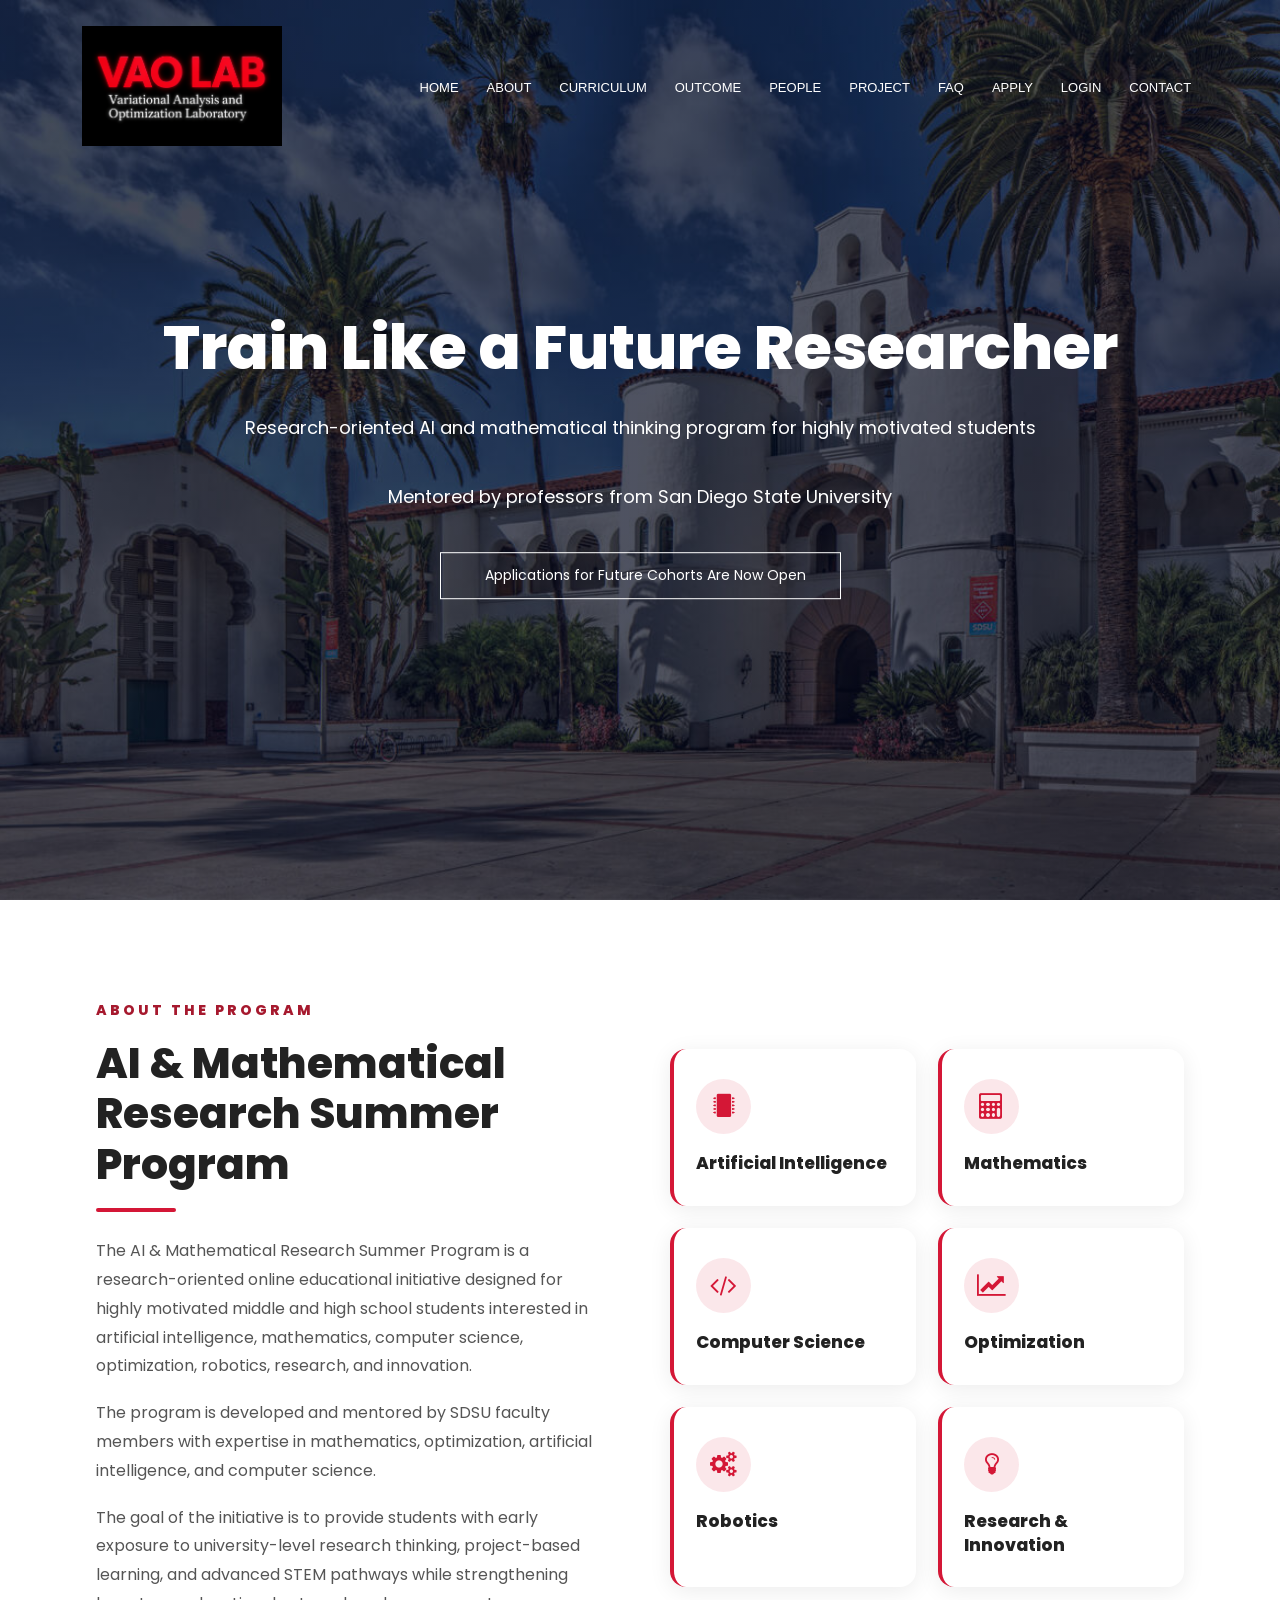
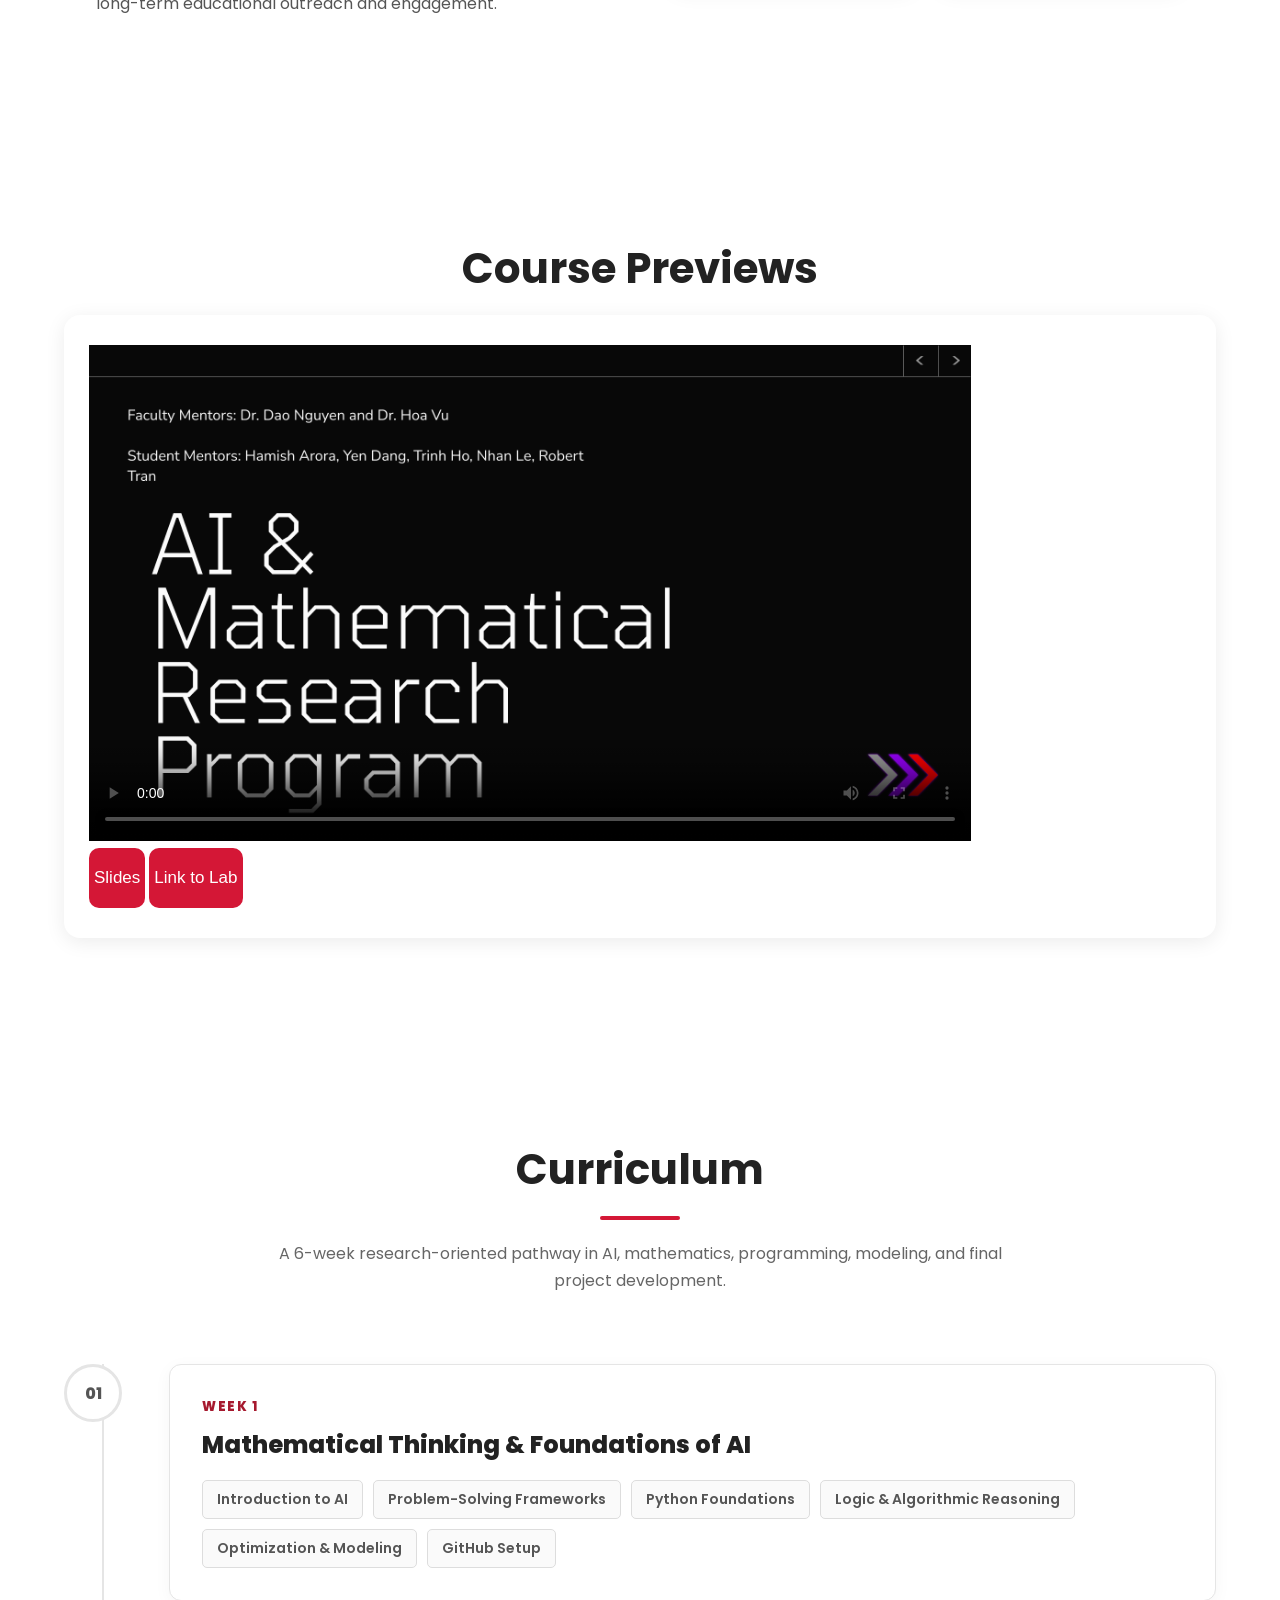
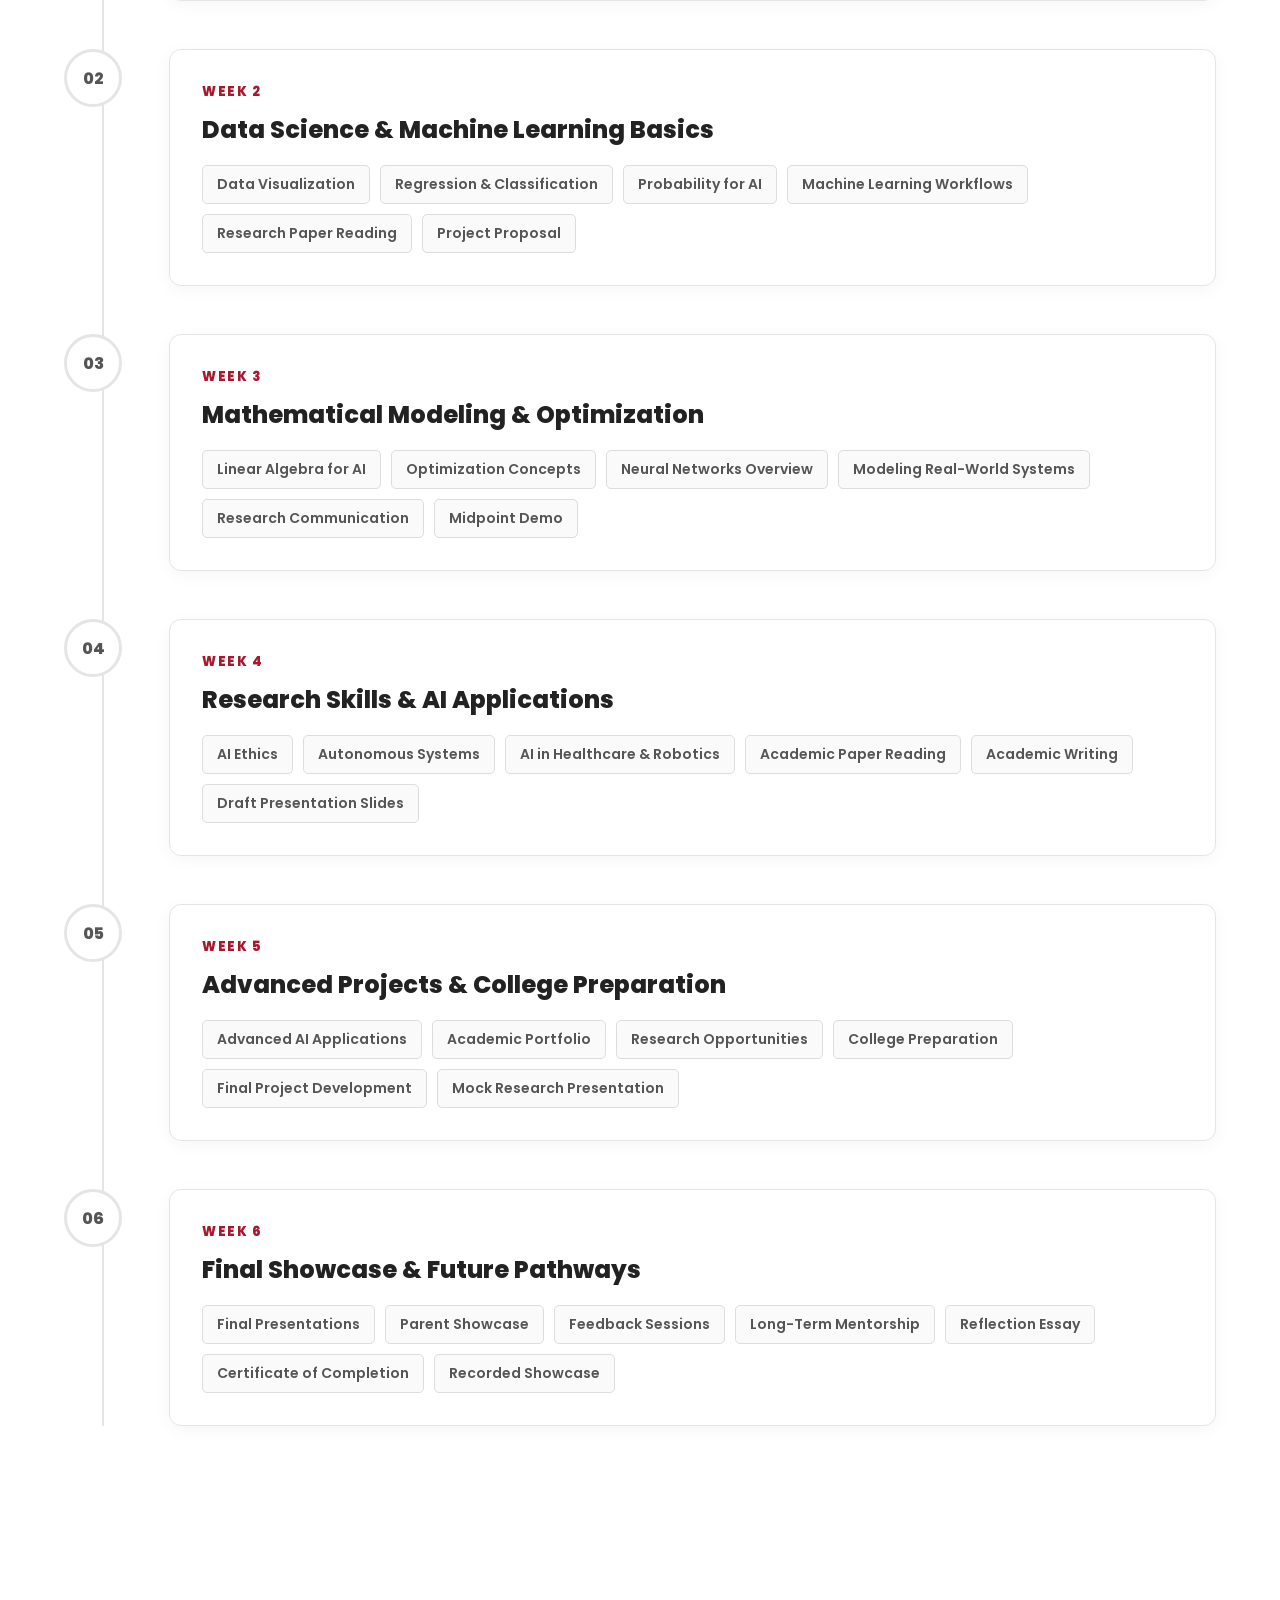
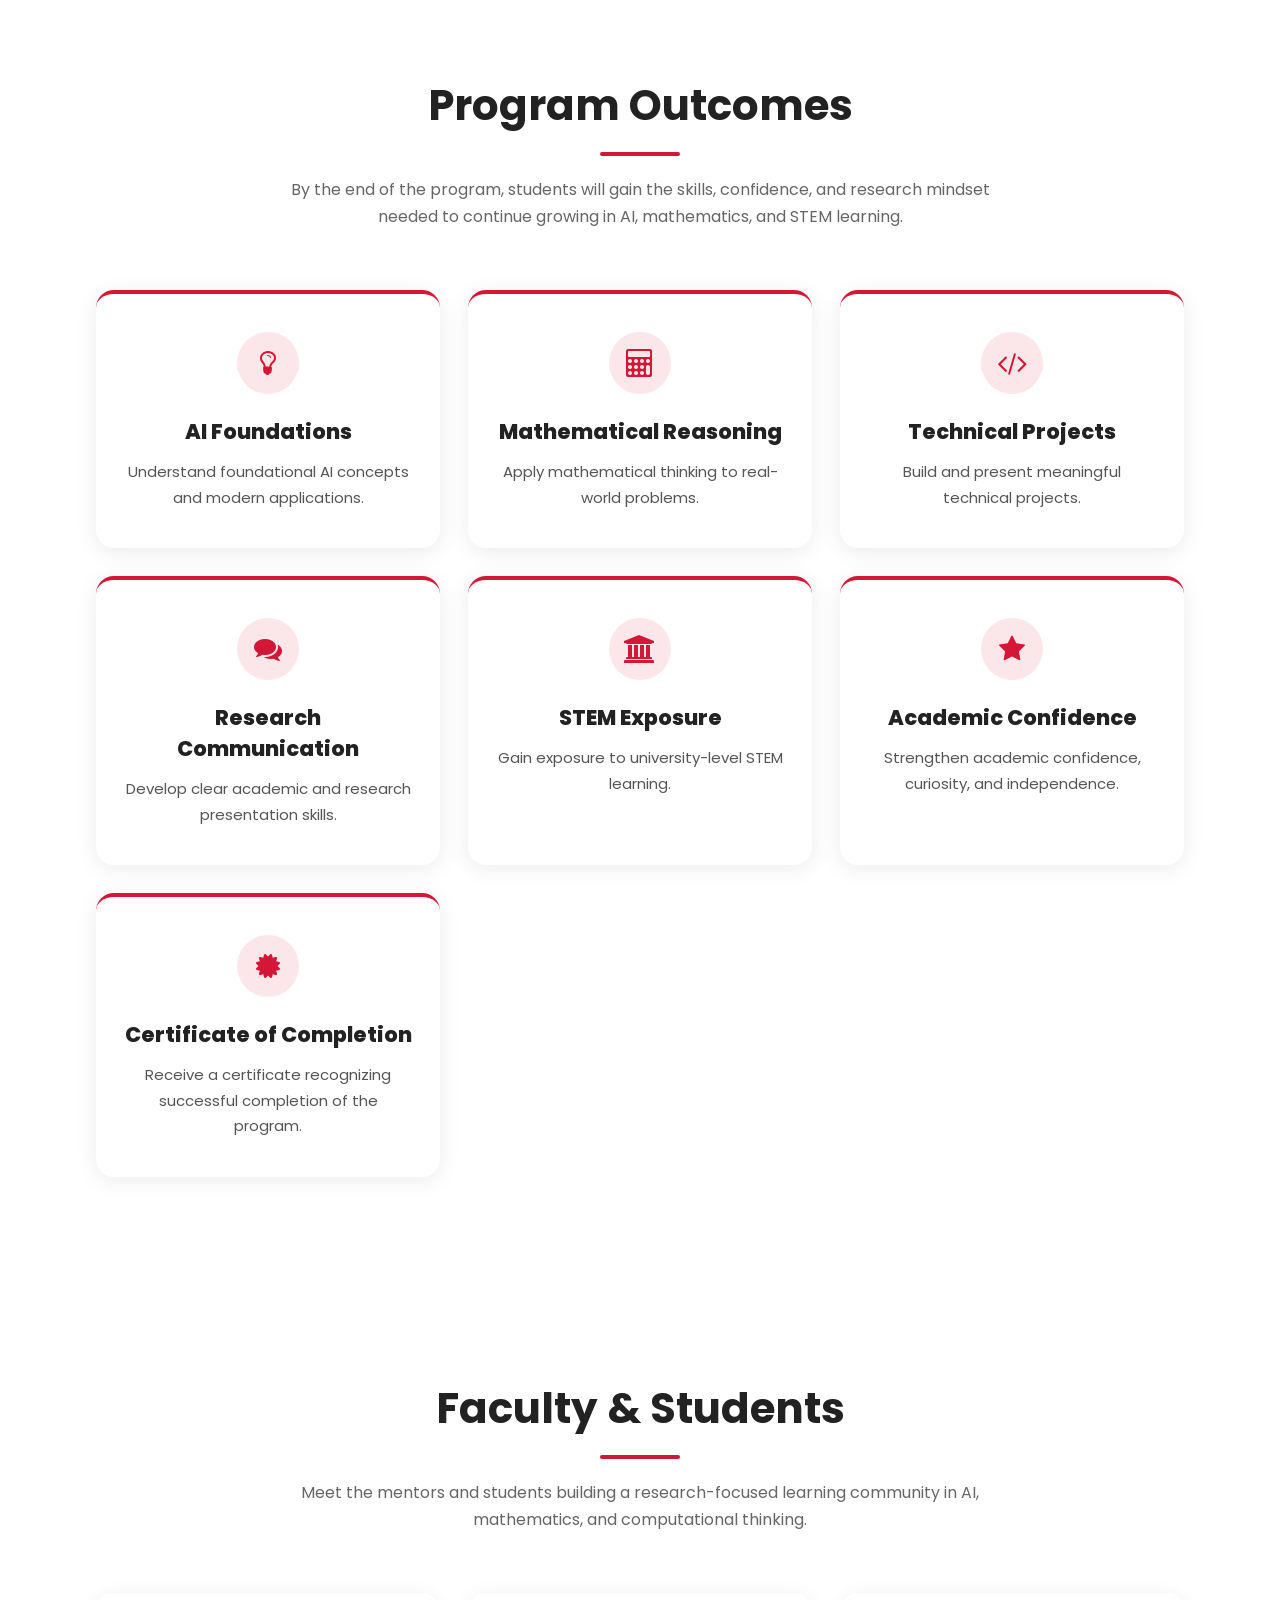
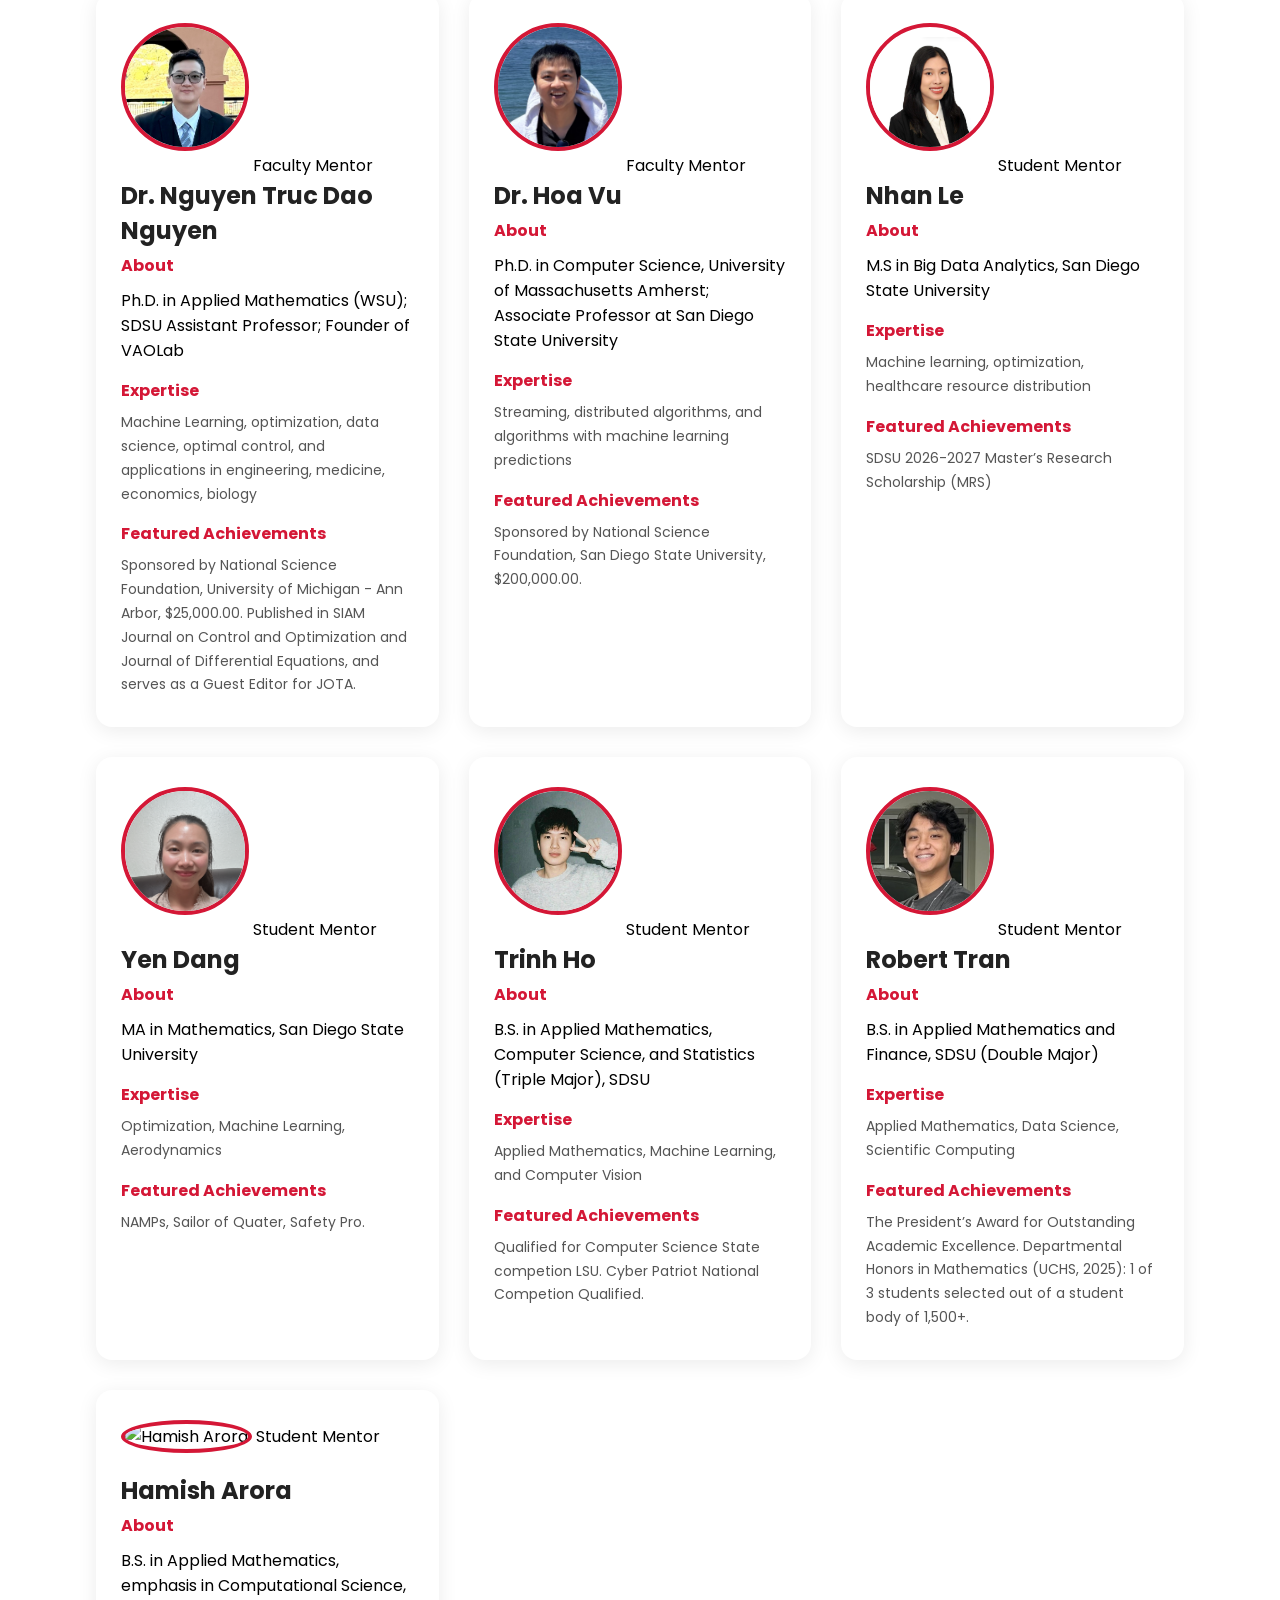
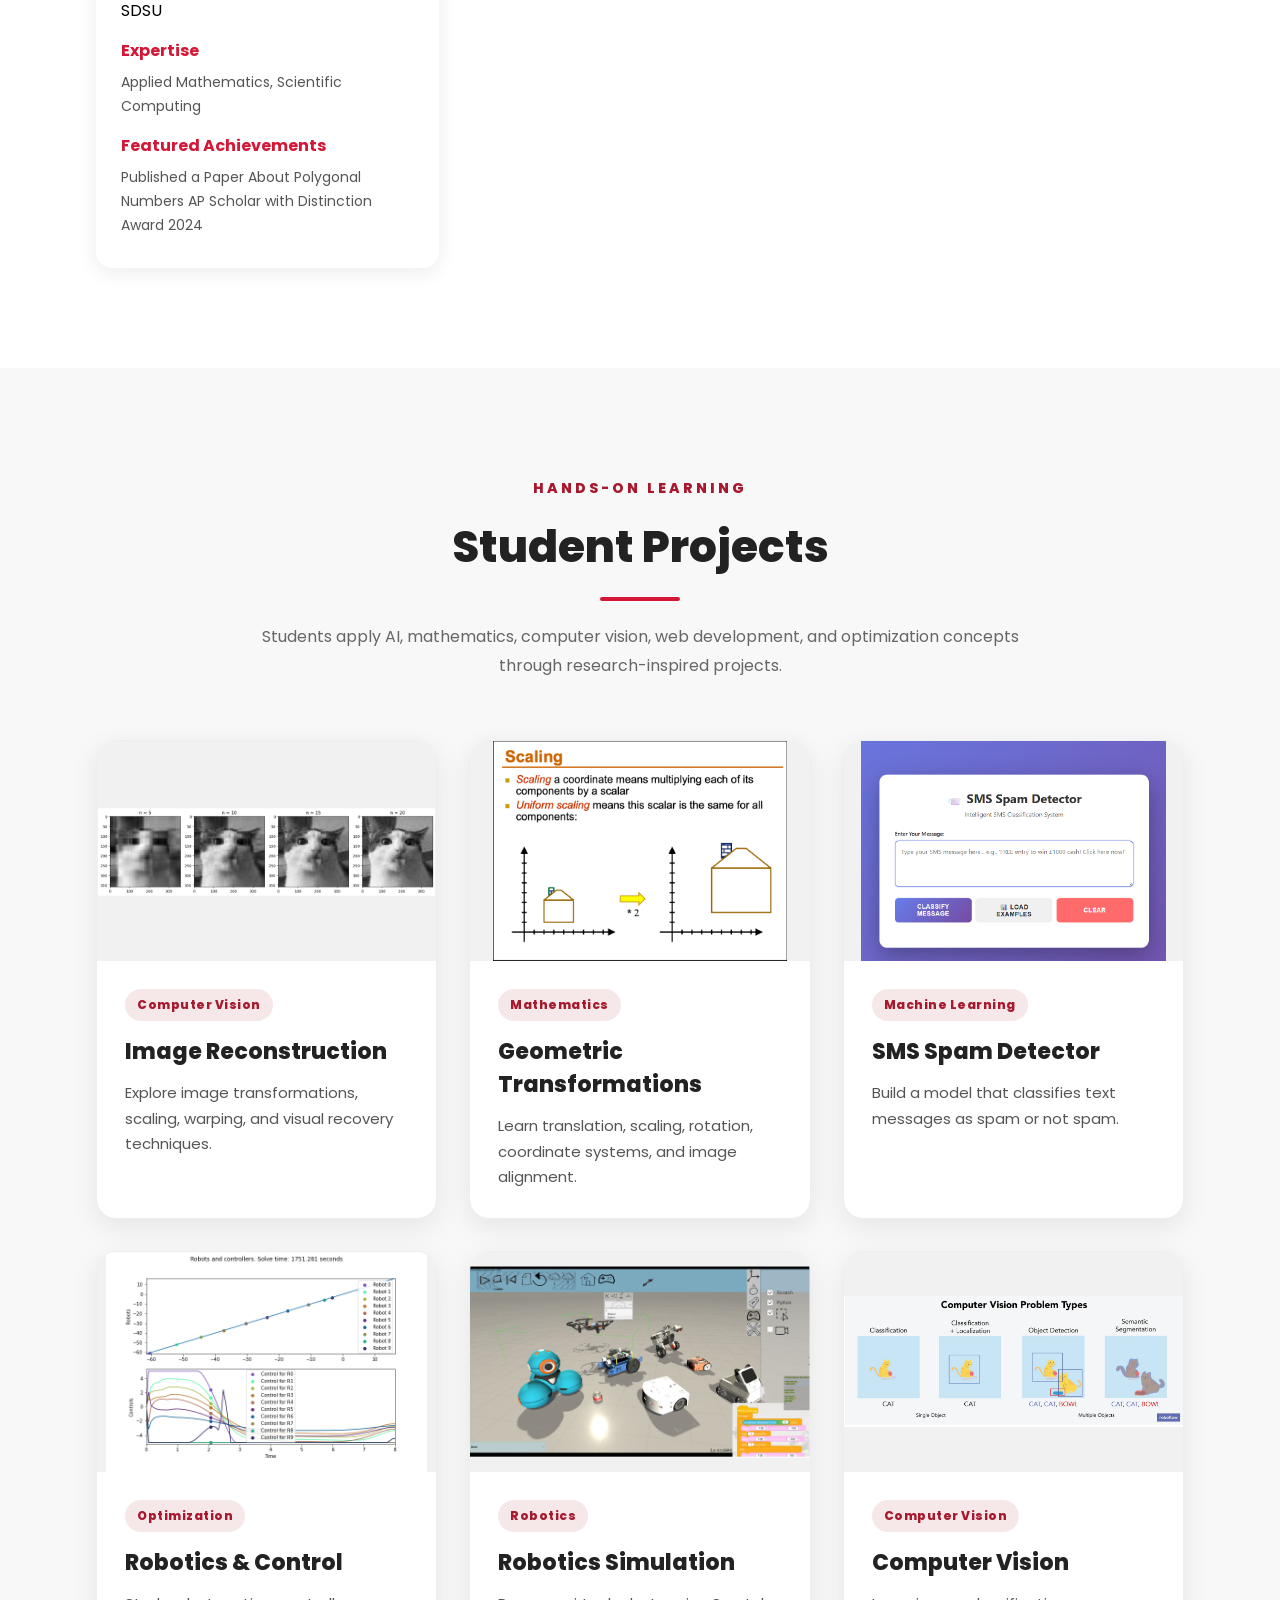
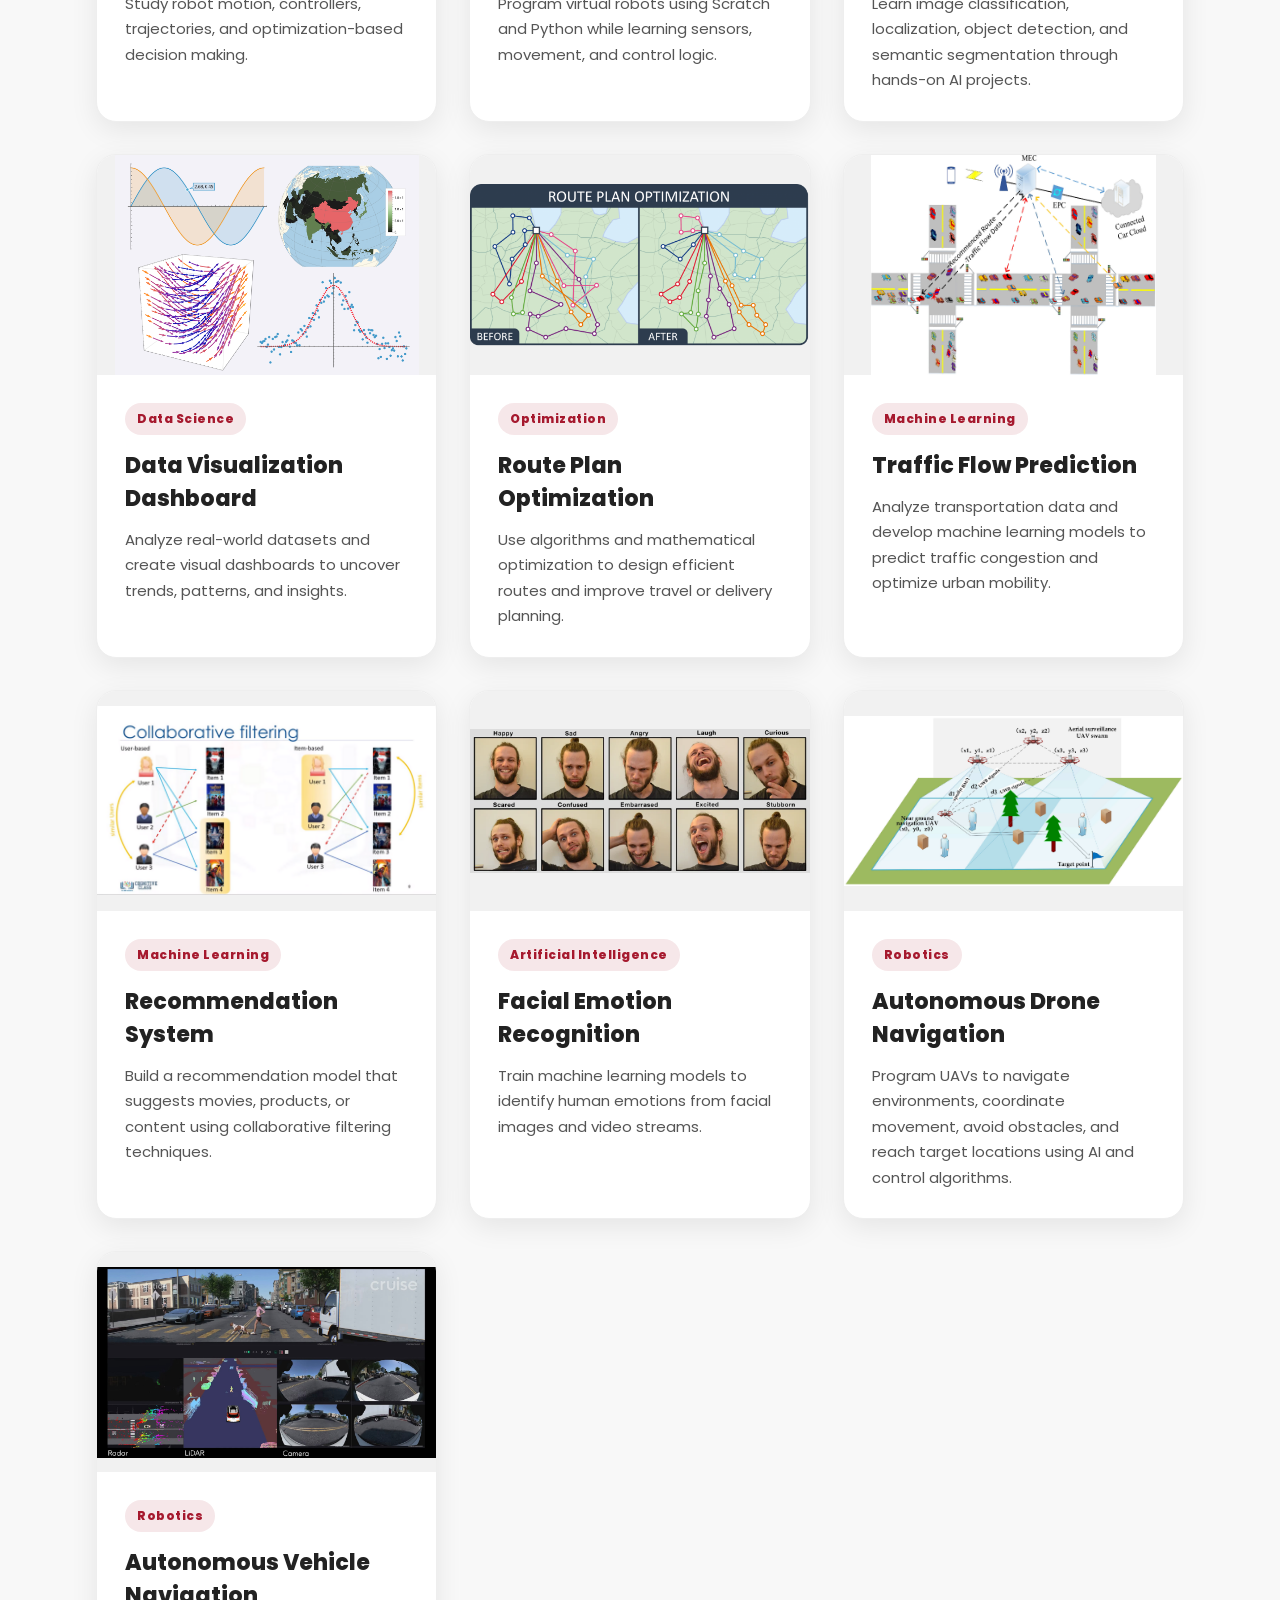
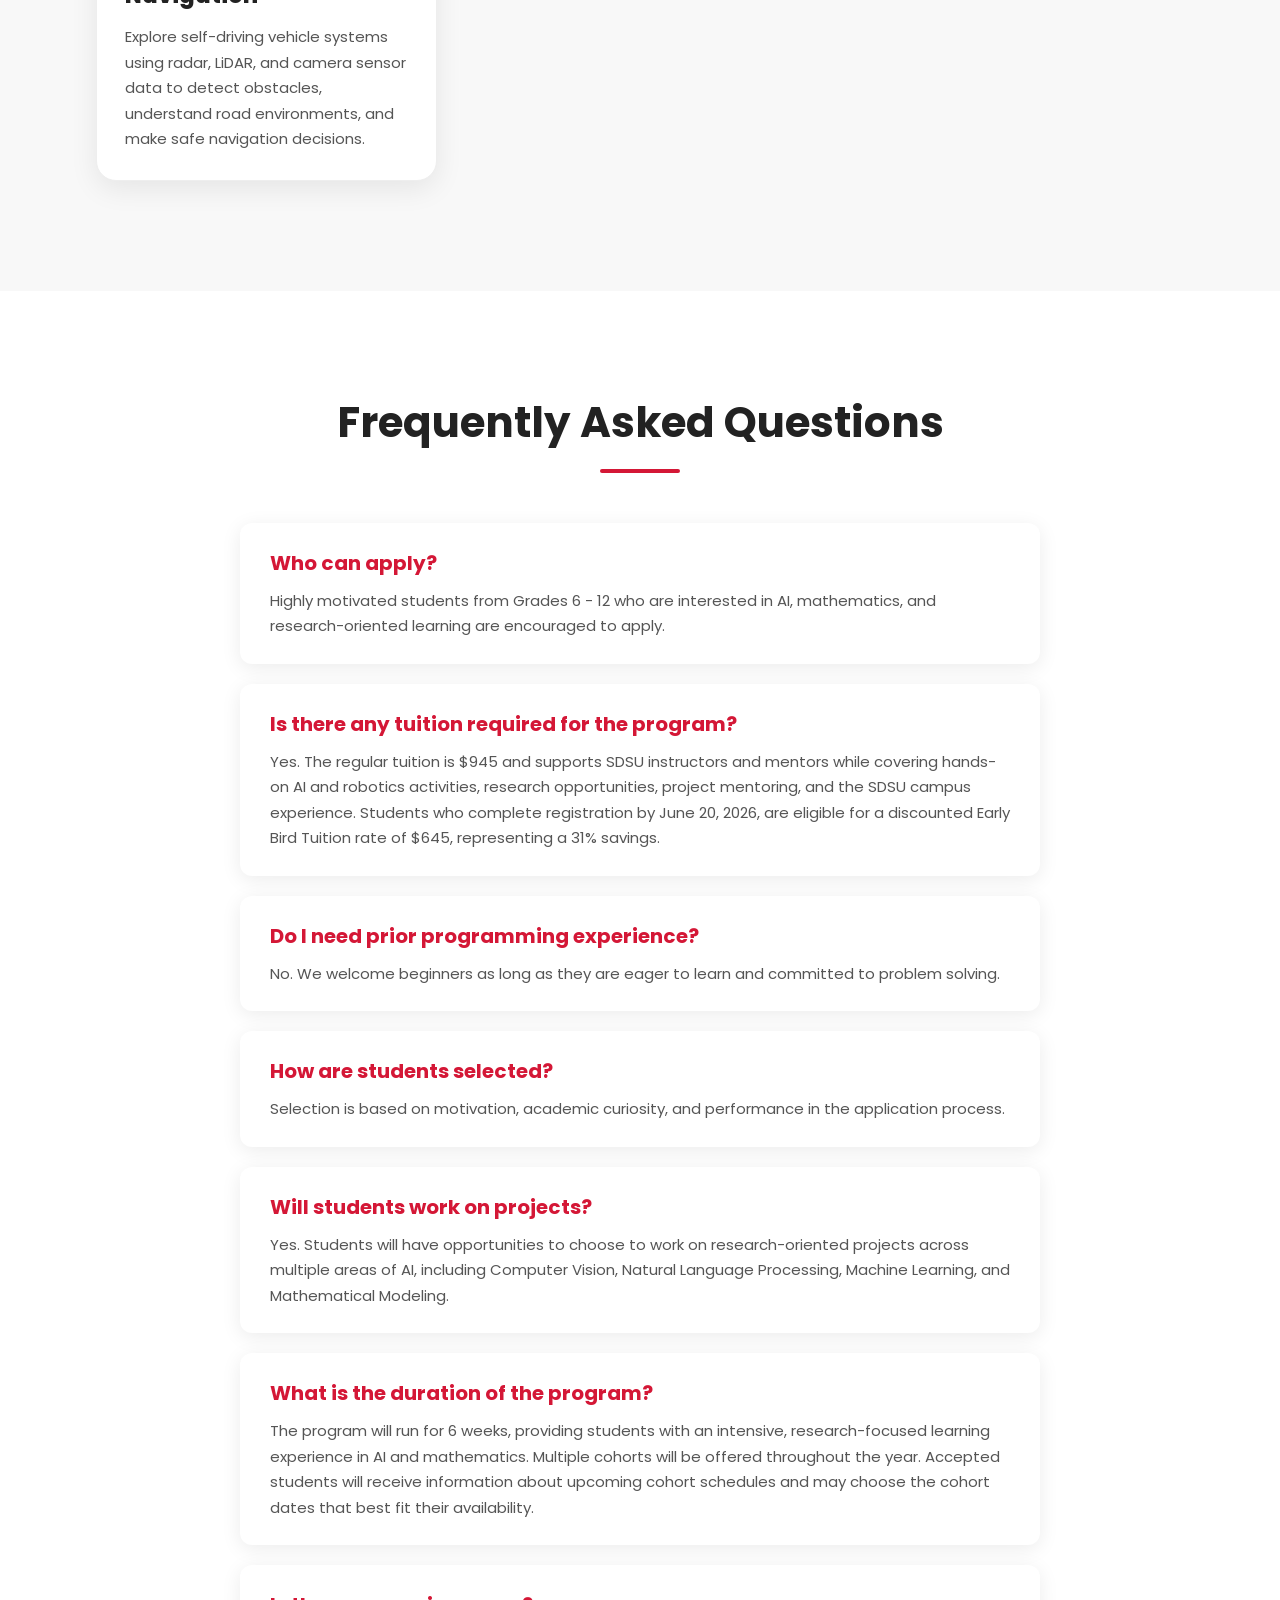
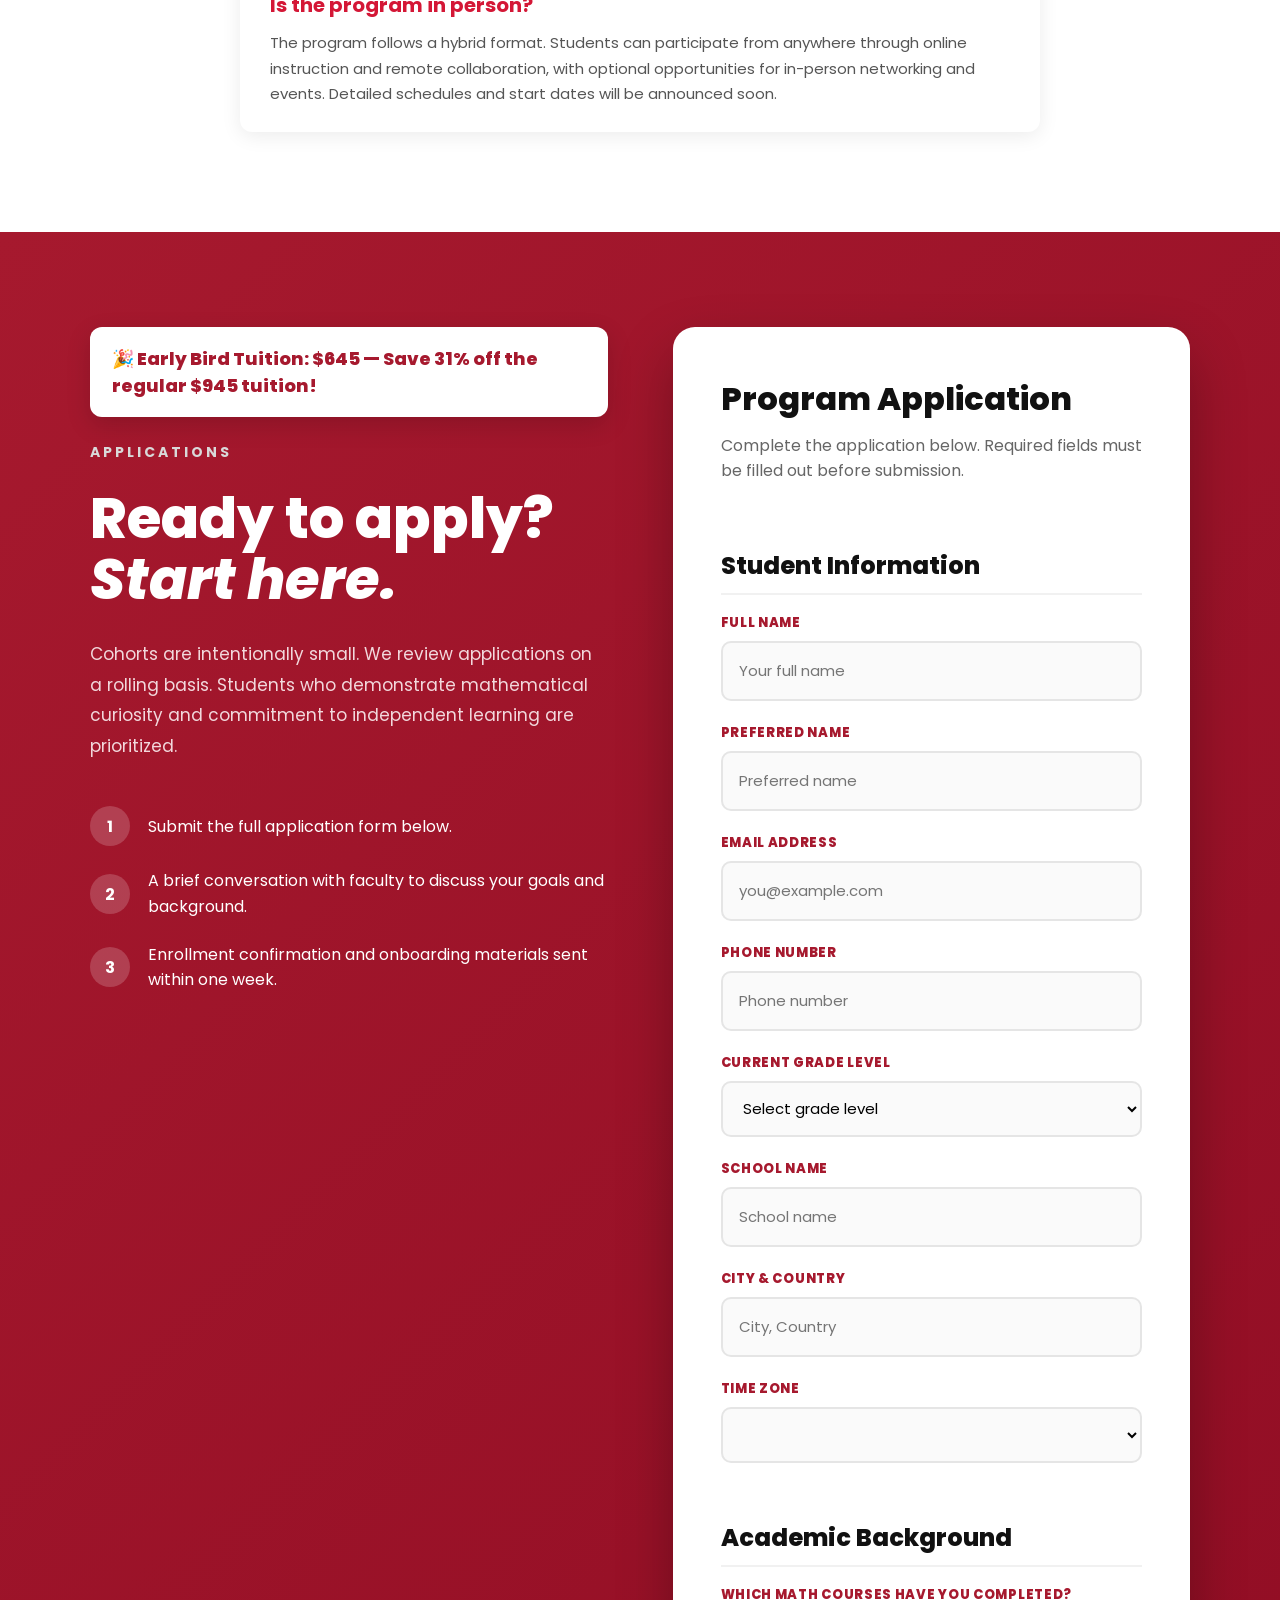
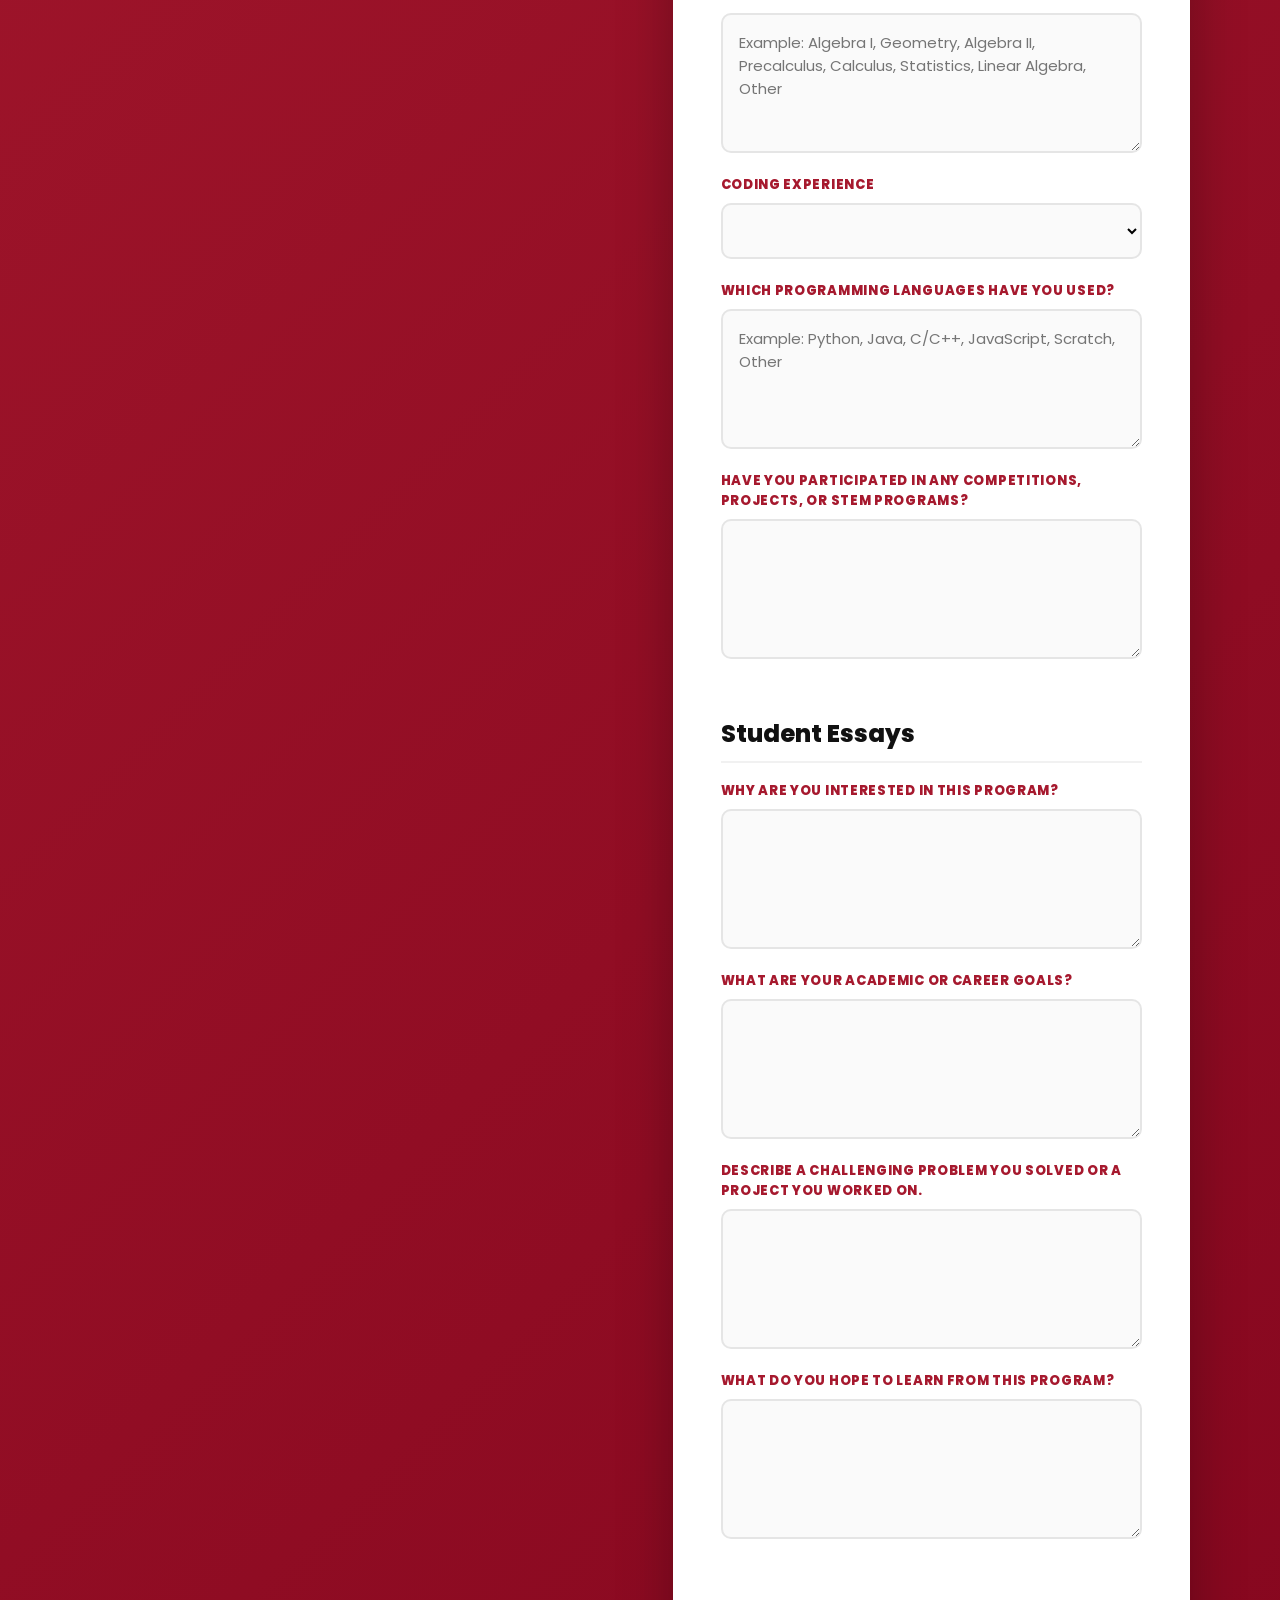
==== commit b6083d1a: "Update index.html" ====
--- a/index.html
+++ b/index.html
@@ -647,7 +647,7 @@
         <div class="faq-item">
             <h3>Who can apply?</h3>
             <p>
-                Highly motivated students from Grades 8 - 12 who are interested in AI, mathematics,
+                Highly motivated students from Grades 6 - 12 who are interested in AI, mathematics,
                 and research-oriented learning are encouraged to apply.
             </p>
         </div>
@@ -684,7 +684,7 @@
         <div class="faq-item">
             <h3>What is the duration of the program?</h3>
             <p>
-                The program runs for 6 weeks, from June 22 to August 1, providing students with an intensive, research-focused learning experience in AI and mathematics.
+                The program will run for 6 weeks, providing students with an intensive, research-focused learning experience in AI and mathematics. Multiple cohorts will be offered throughout the year. Accepted students will receive information about upcoming cohort schedules and may choose the cohort dates that best fit their availability. 
             </p>
         </div>
 
--- a/style.css
+++ b/style.css
@@ -120,6 +120,13 @@
 /*Hidden close icon for larger screen (laptop) */
 nav .fa{
    display: None;
+}
+/* ------------------------------------------------------ FUTURE COHORT BUTTON --------------------------------- */
+
+.cohort-link{
+    display:inline-flex;
+    align-items:center;
+    gap:10px;
 }
 
 
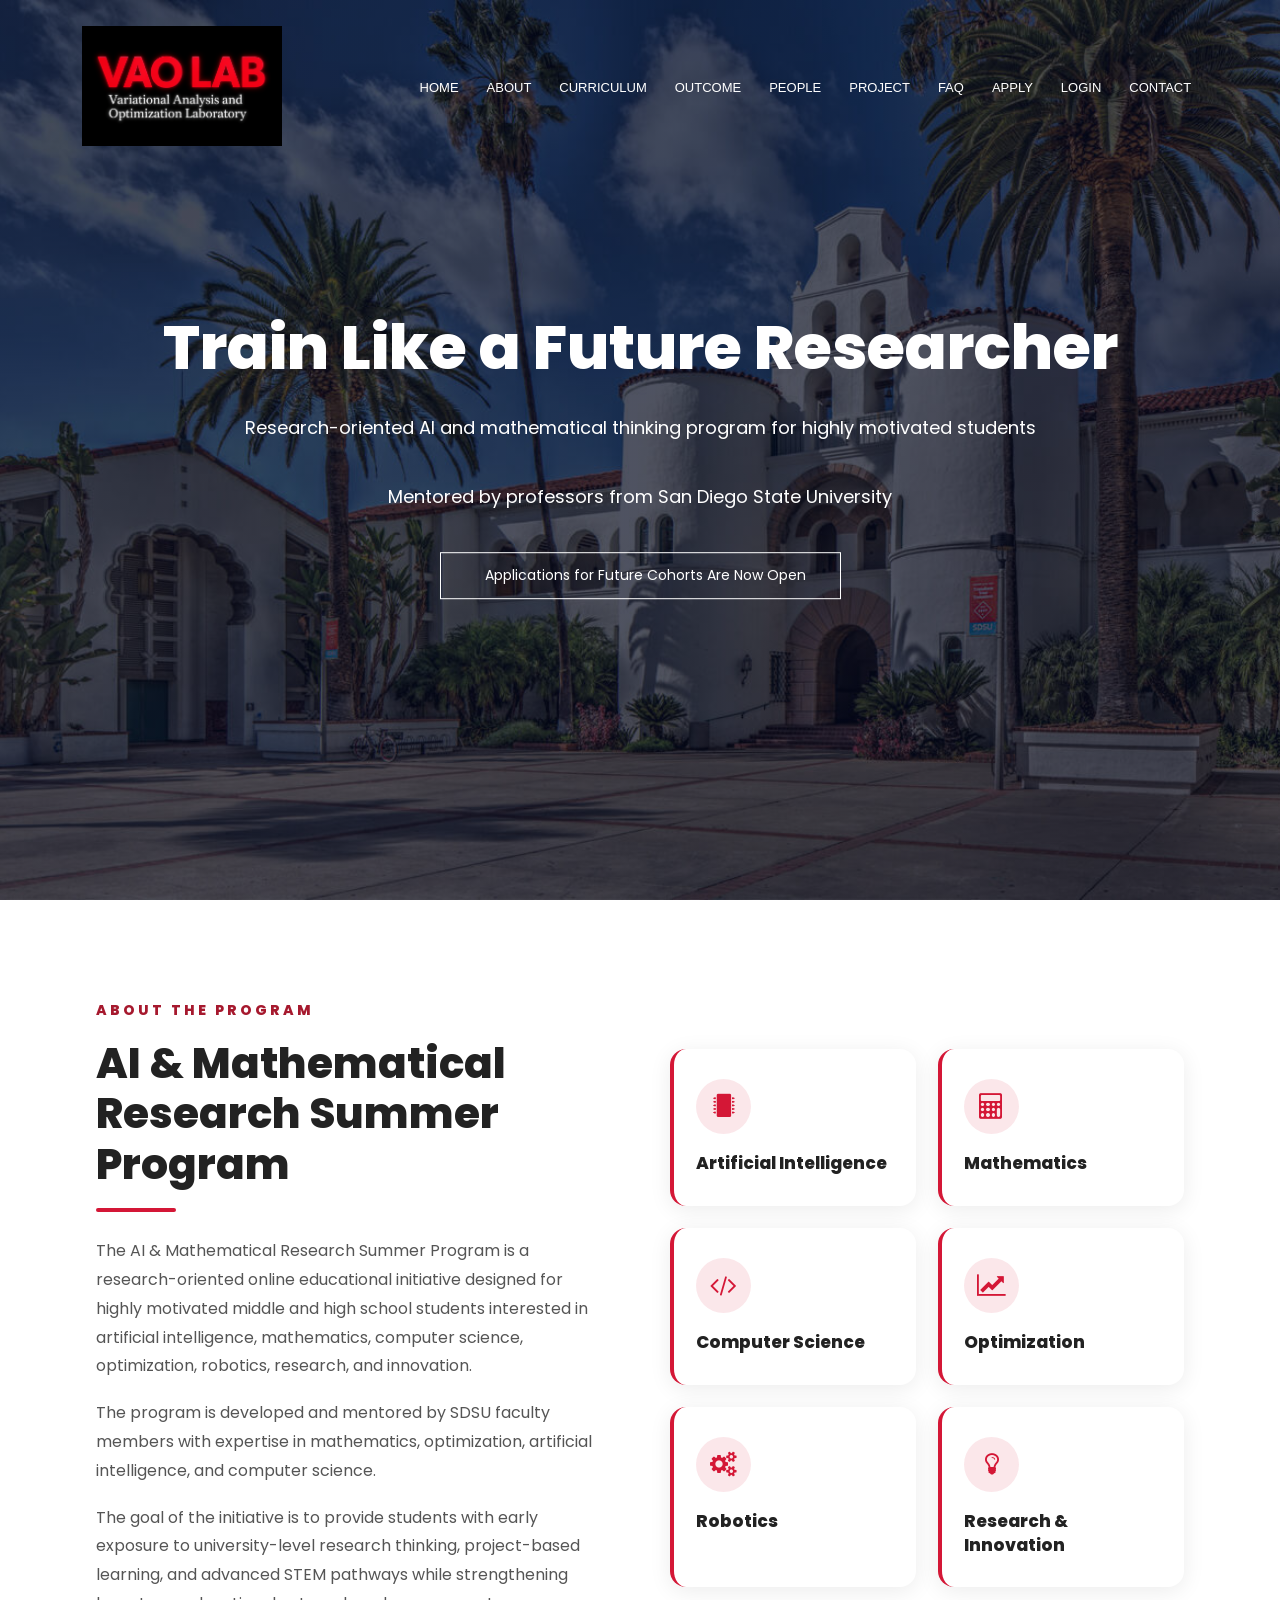
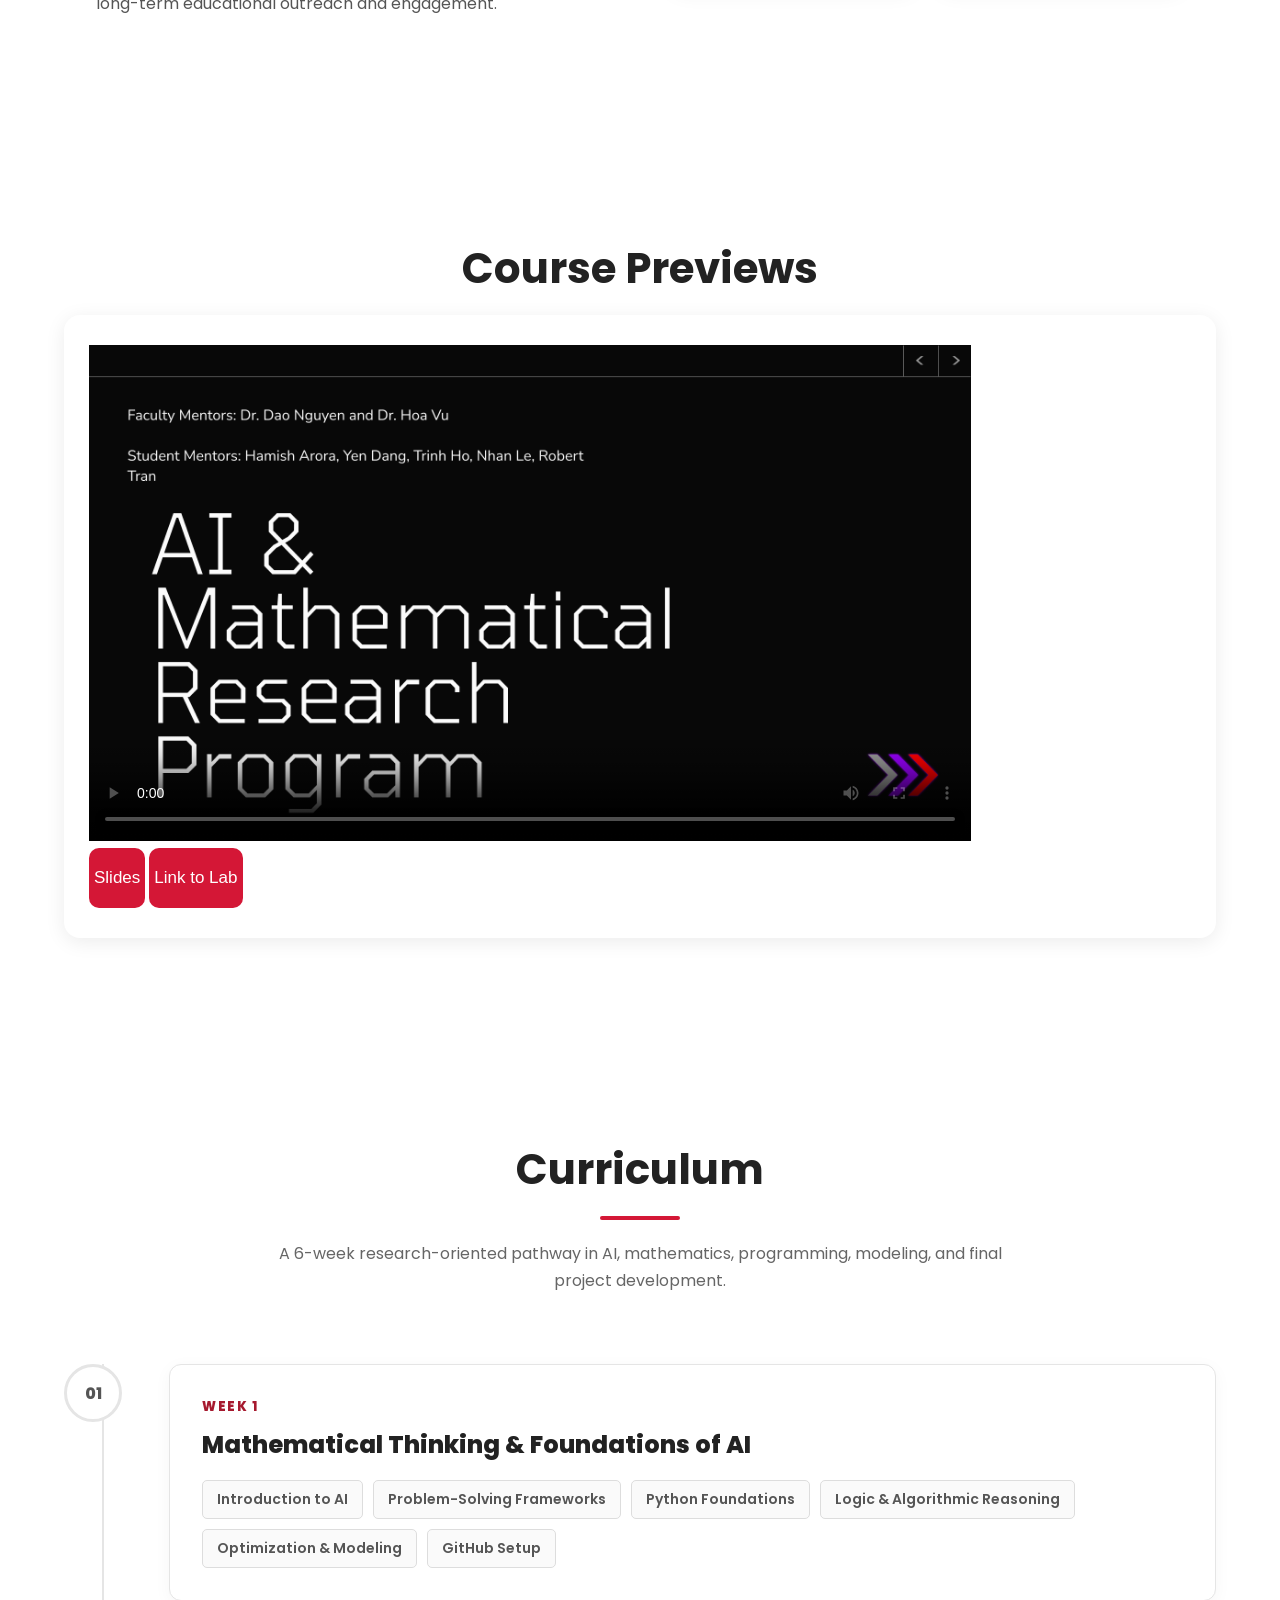
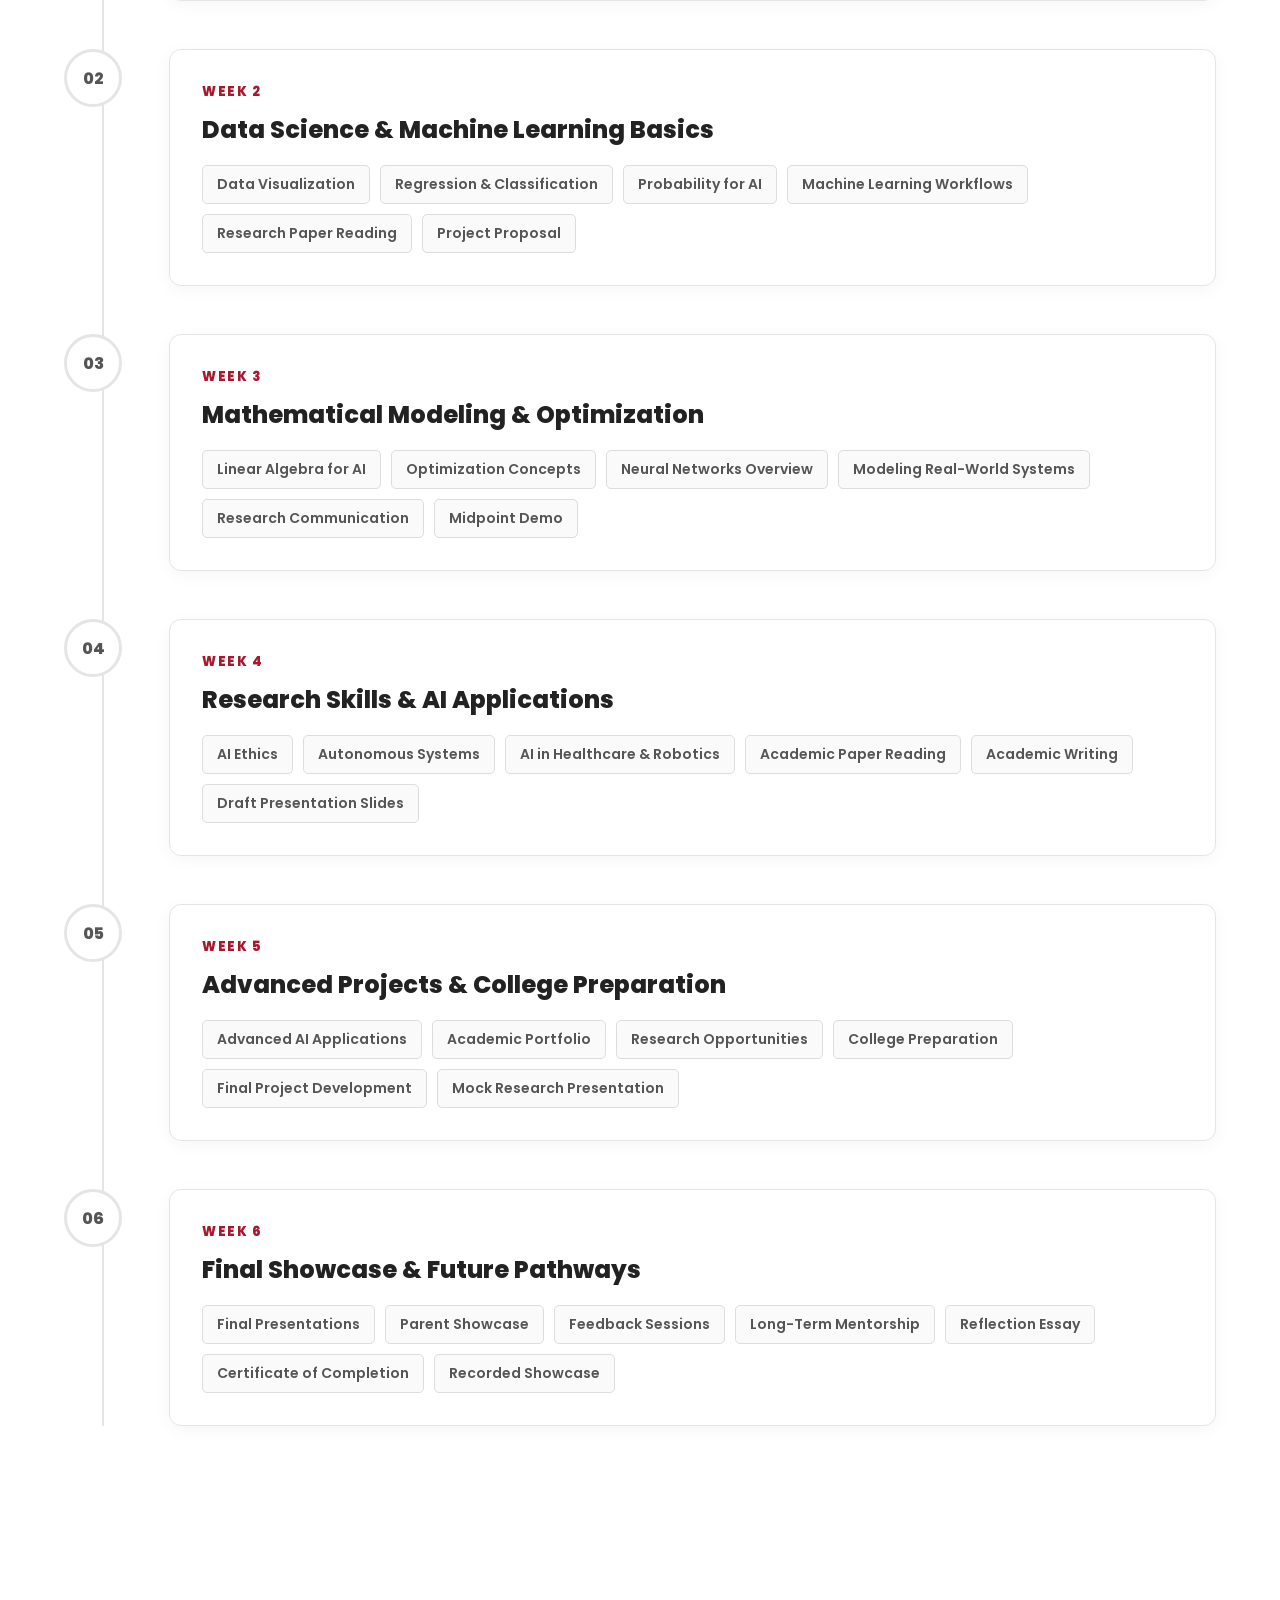
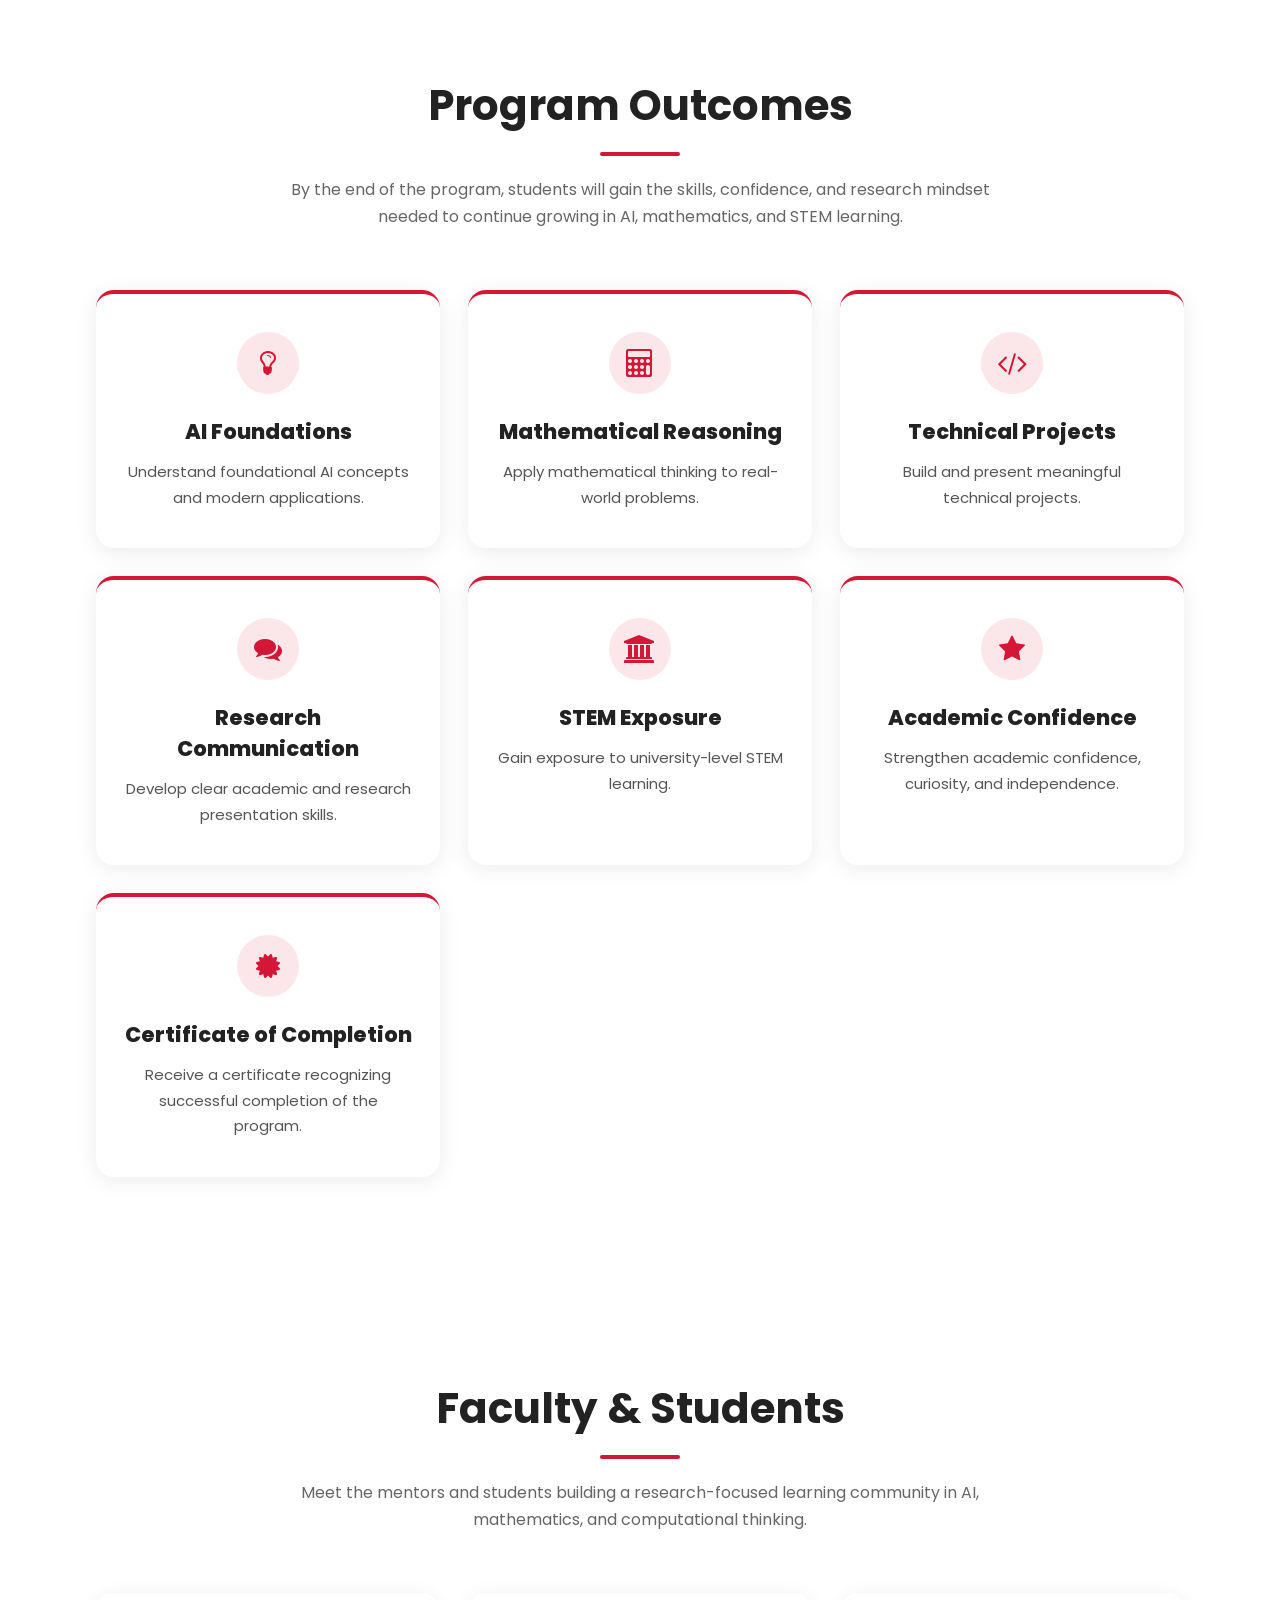
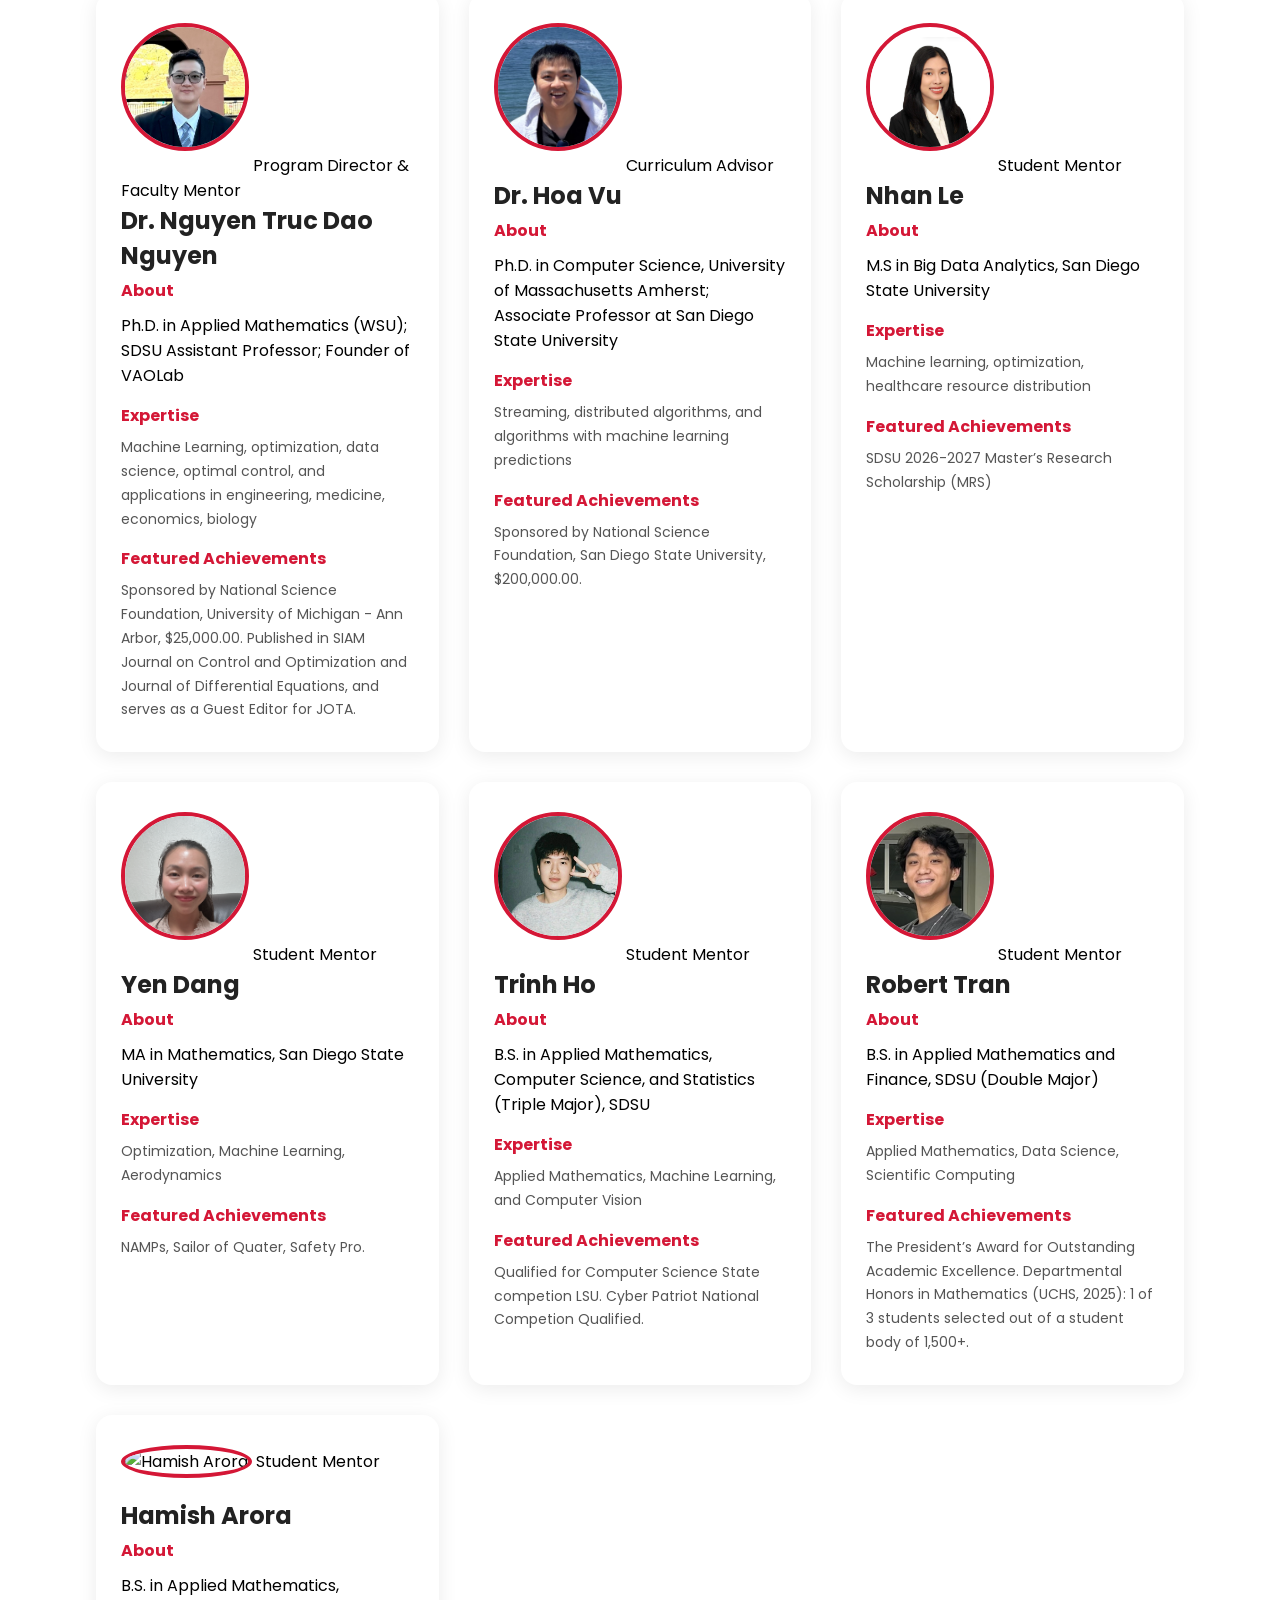
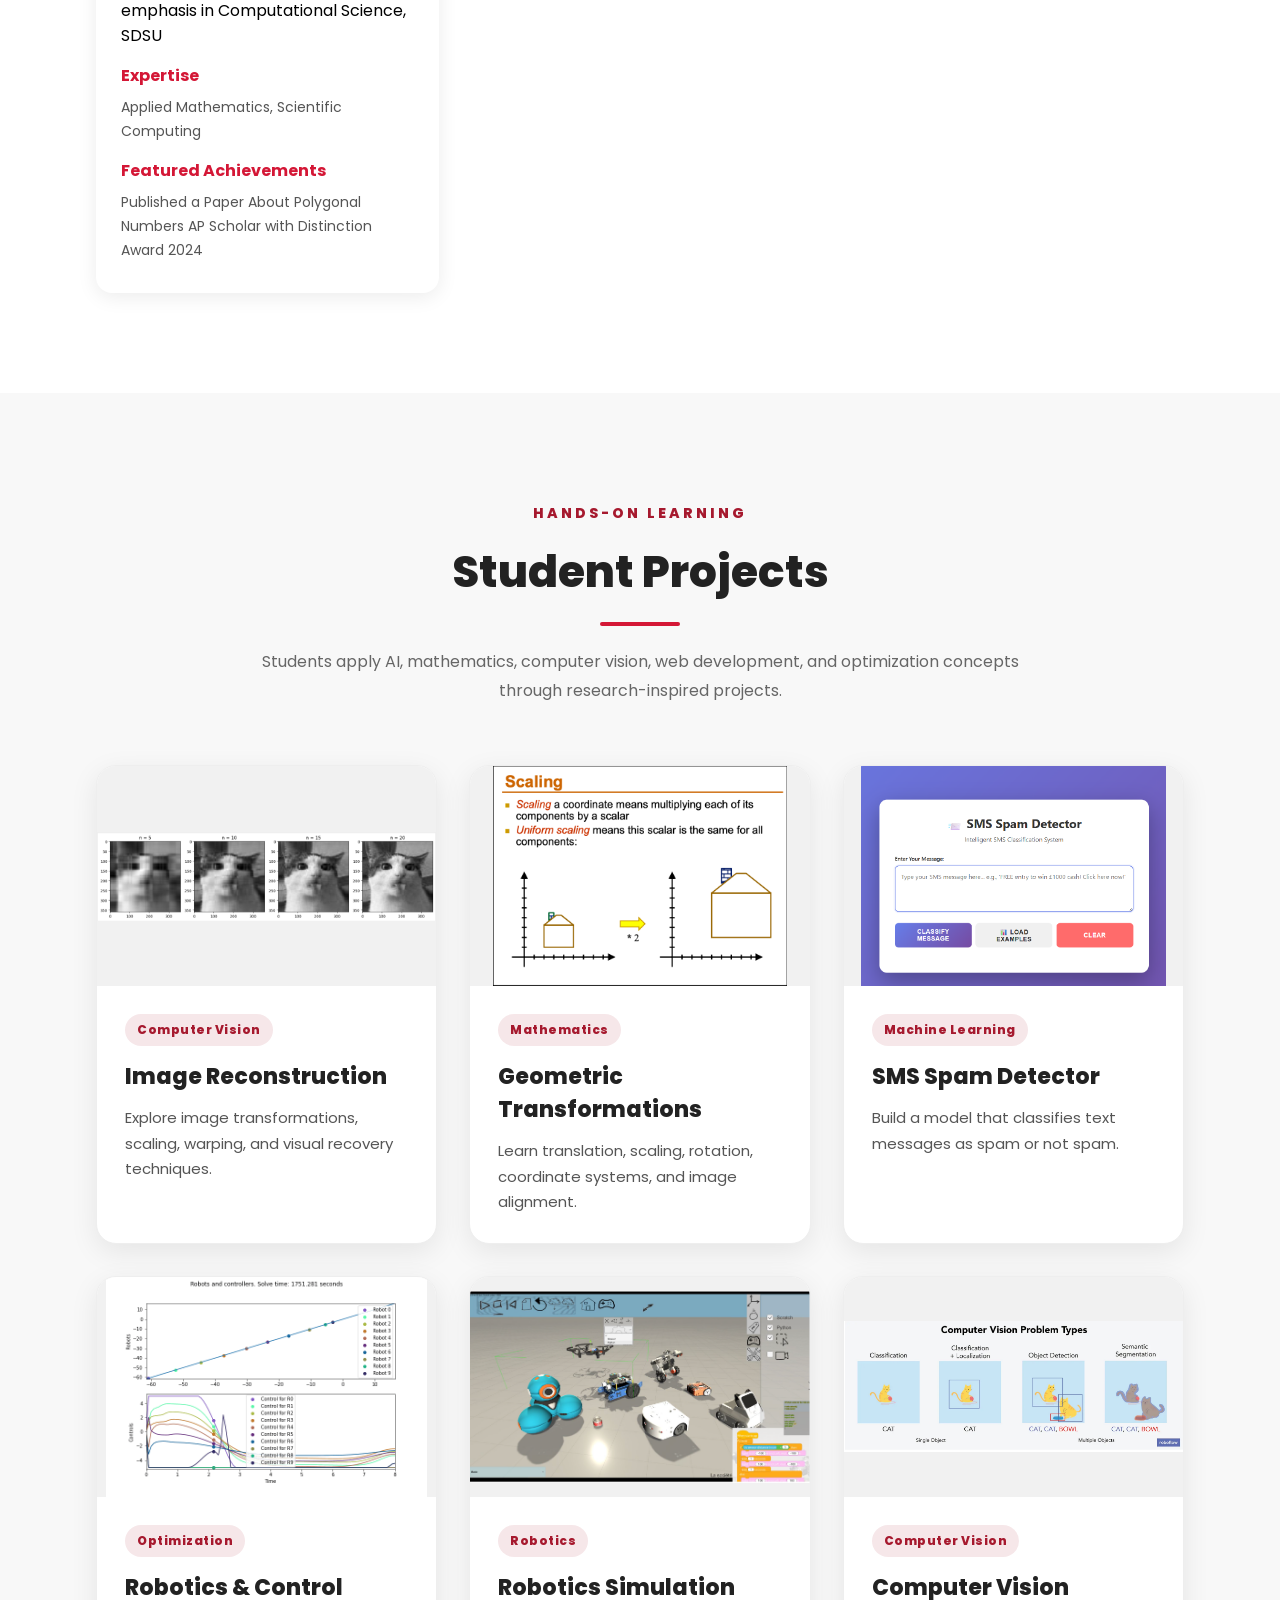
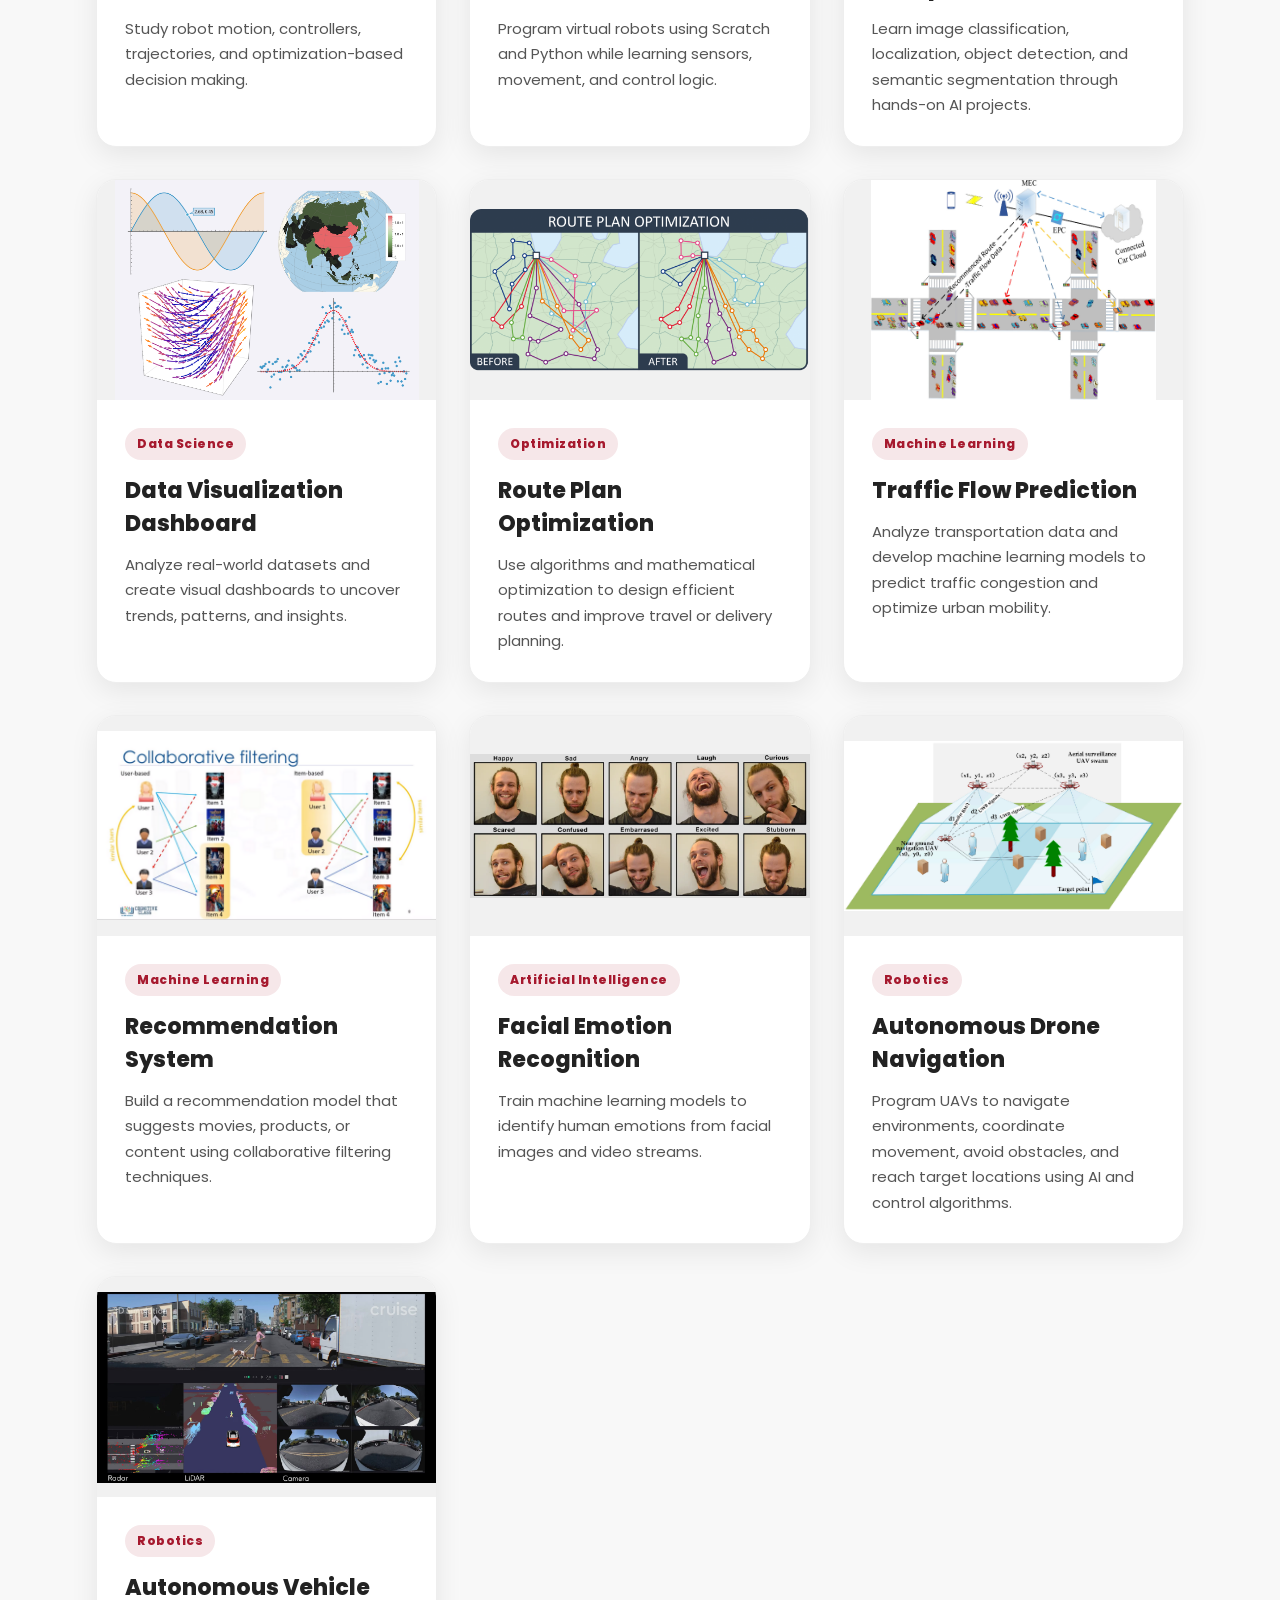
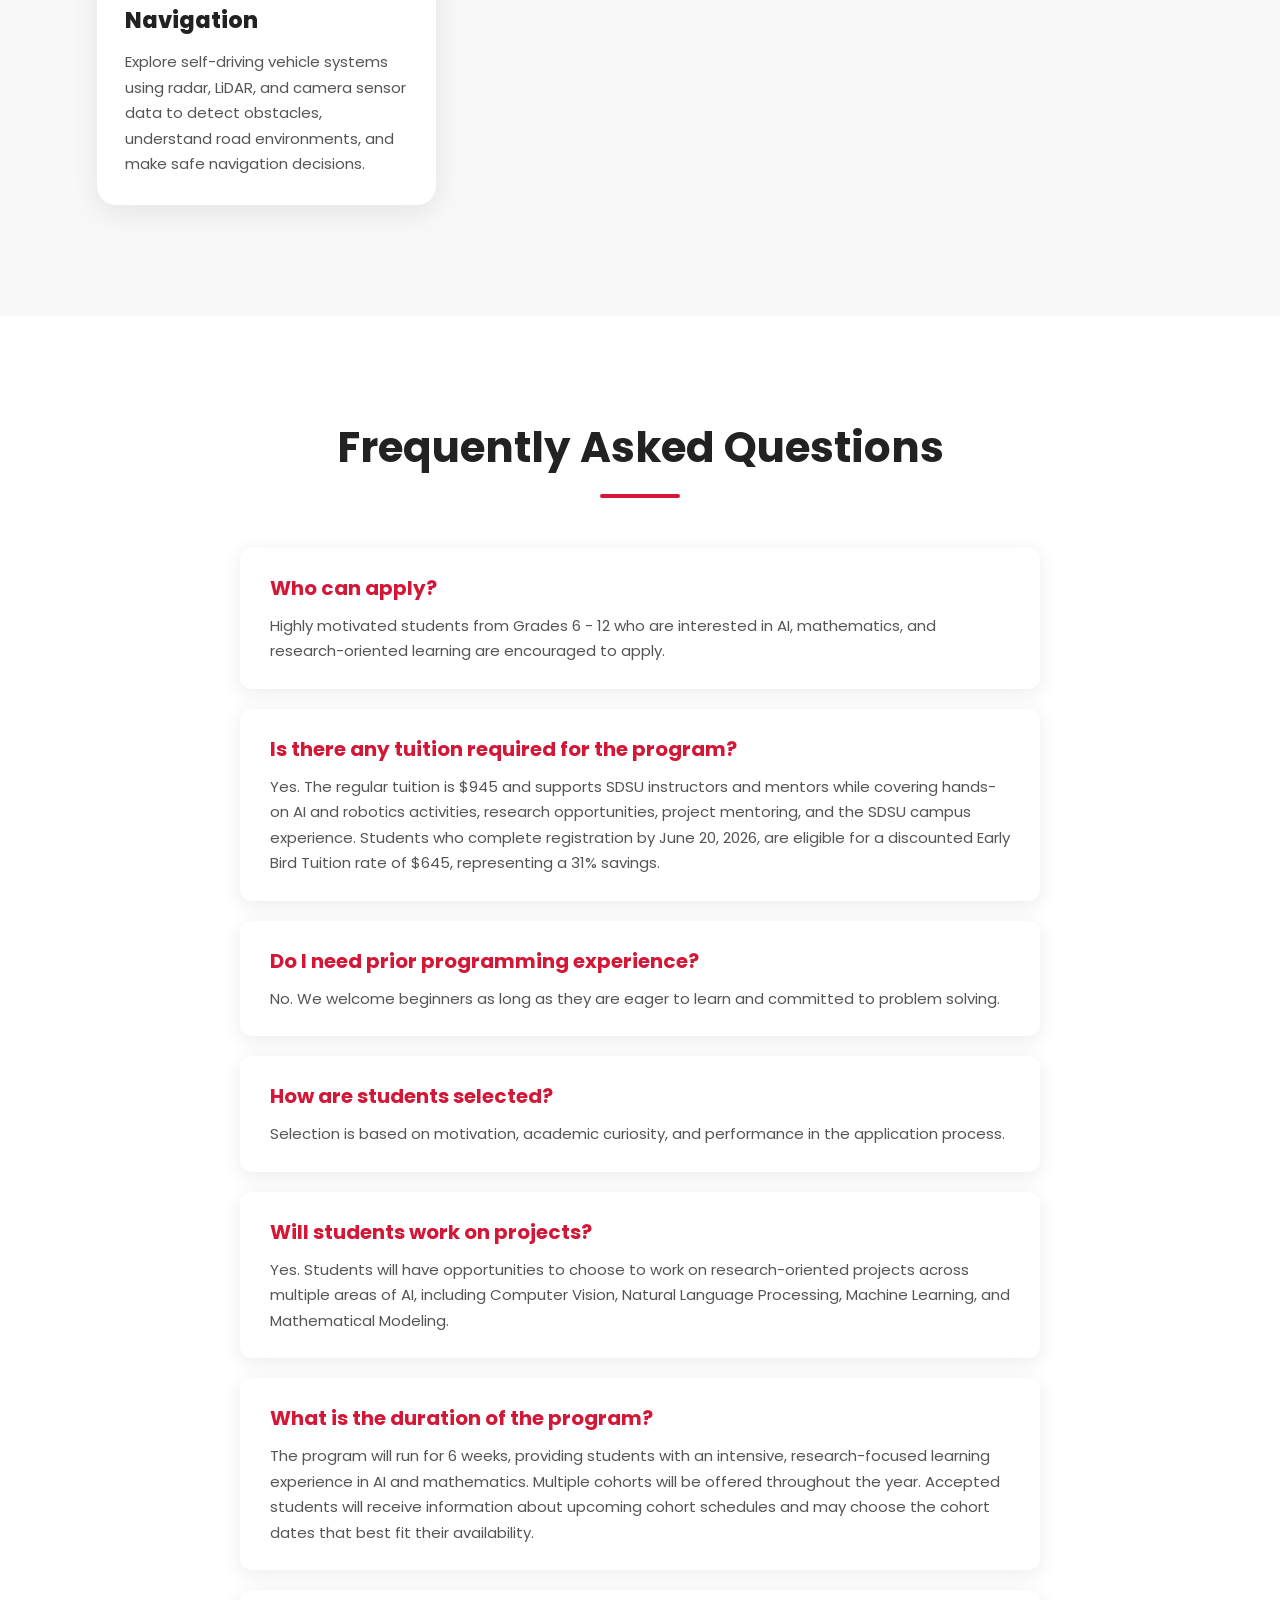
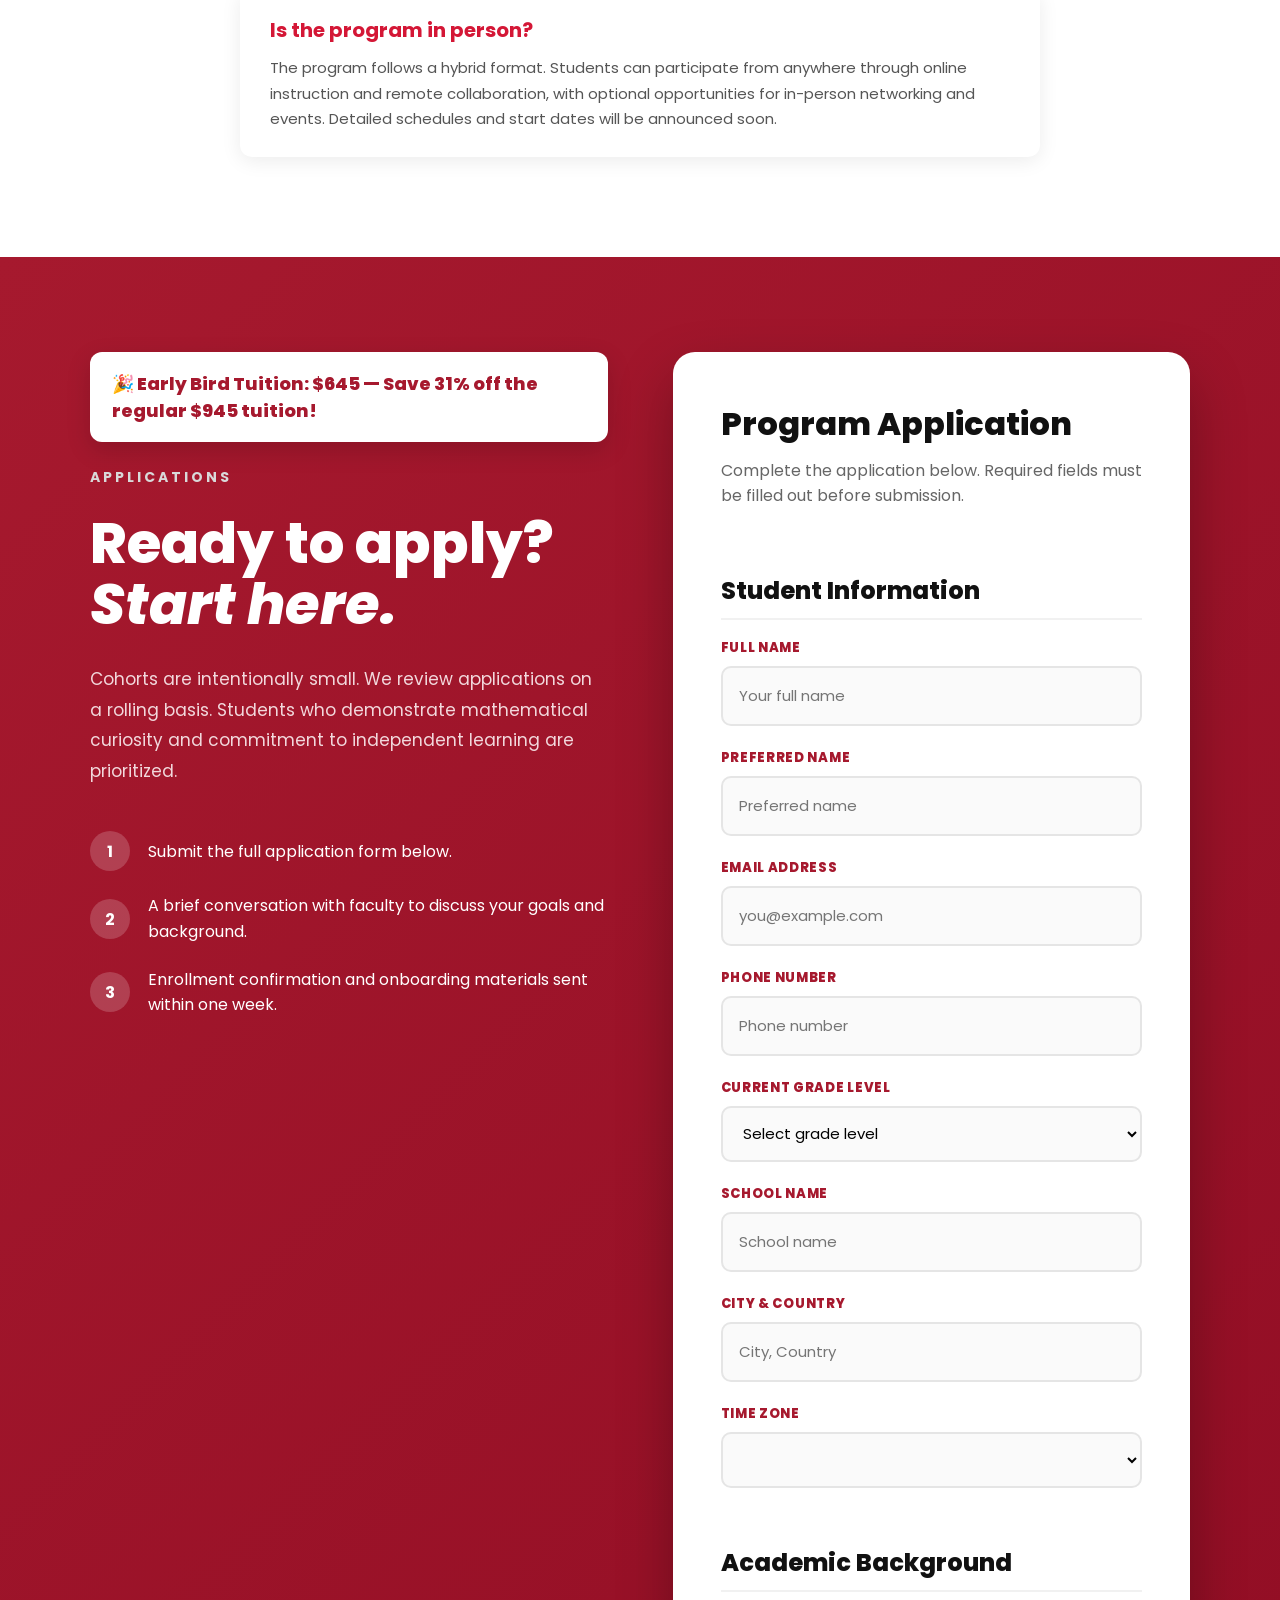
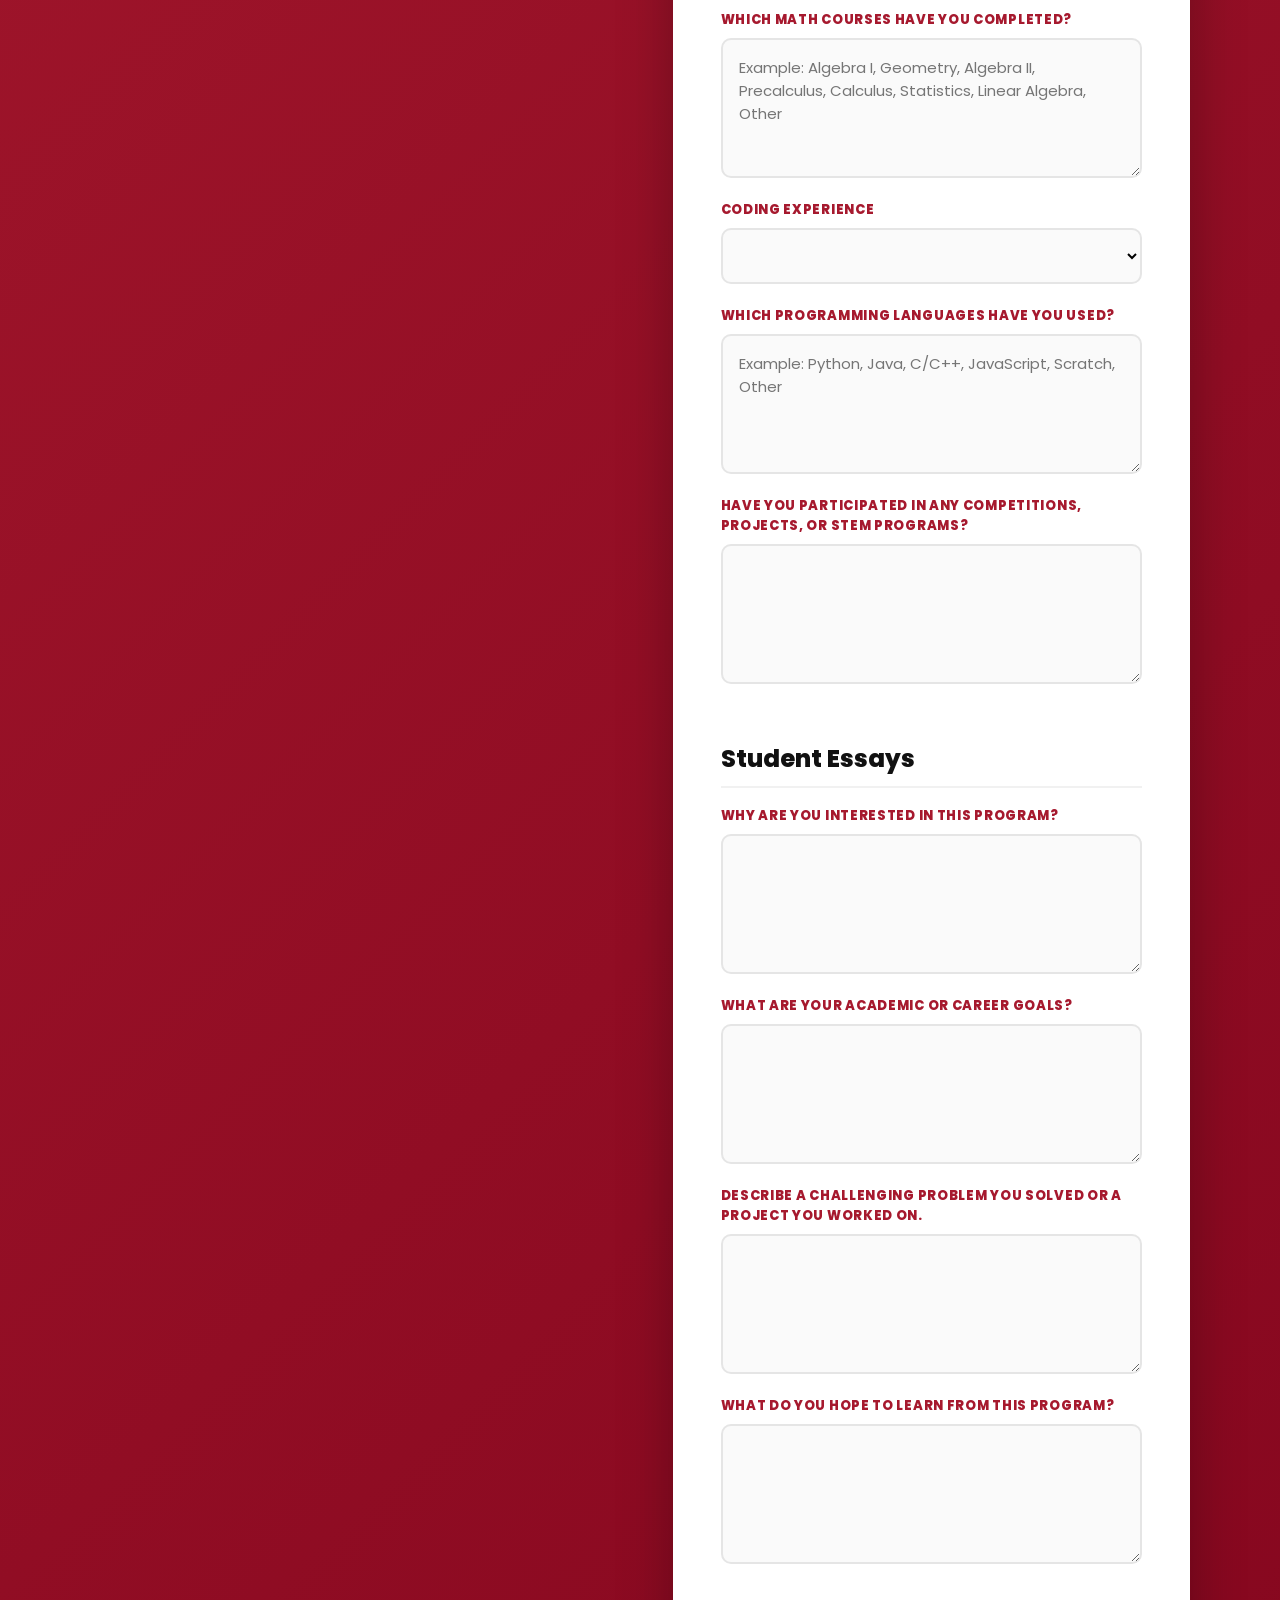
==== commit dc000c70: "Update index.html" ====
--- a/index.html
+++ b/index.html
@@ -330,7 +330,7 @@
         <div class="person-card faculty-card">
             <img src="images/Dao.png" alt="Dr. Nguyen Truc Dao Nguyen">
 
-            <span class="person-tag">Faculty Mentor</span>
+            <span class="person-tag">Program Director & Faculty Mentor</span>
 
             <h2>Dr. Nguyen Truc Dao Nguyen</h2>
             <h4>About</h4>
@@ -352,7 +352,7 @@
          <div class="person-card faculty-card">
             <img src="images/Hoa.png" alt="Dr. Hoa Nguyen">
 
-            <span class="person-tag">Faculty Mentor</span>
+            <span class="person-tag">Curriculum Advisor </span>
 
             <h2>Dr. Hoa Vu</h2>
             <h4>About</h4>
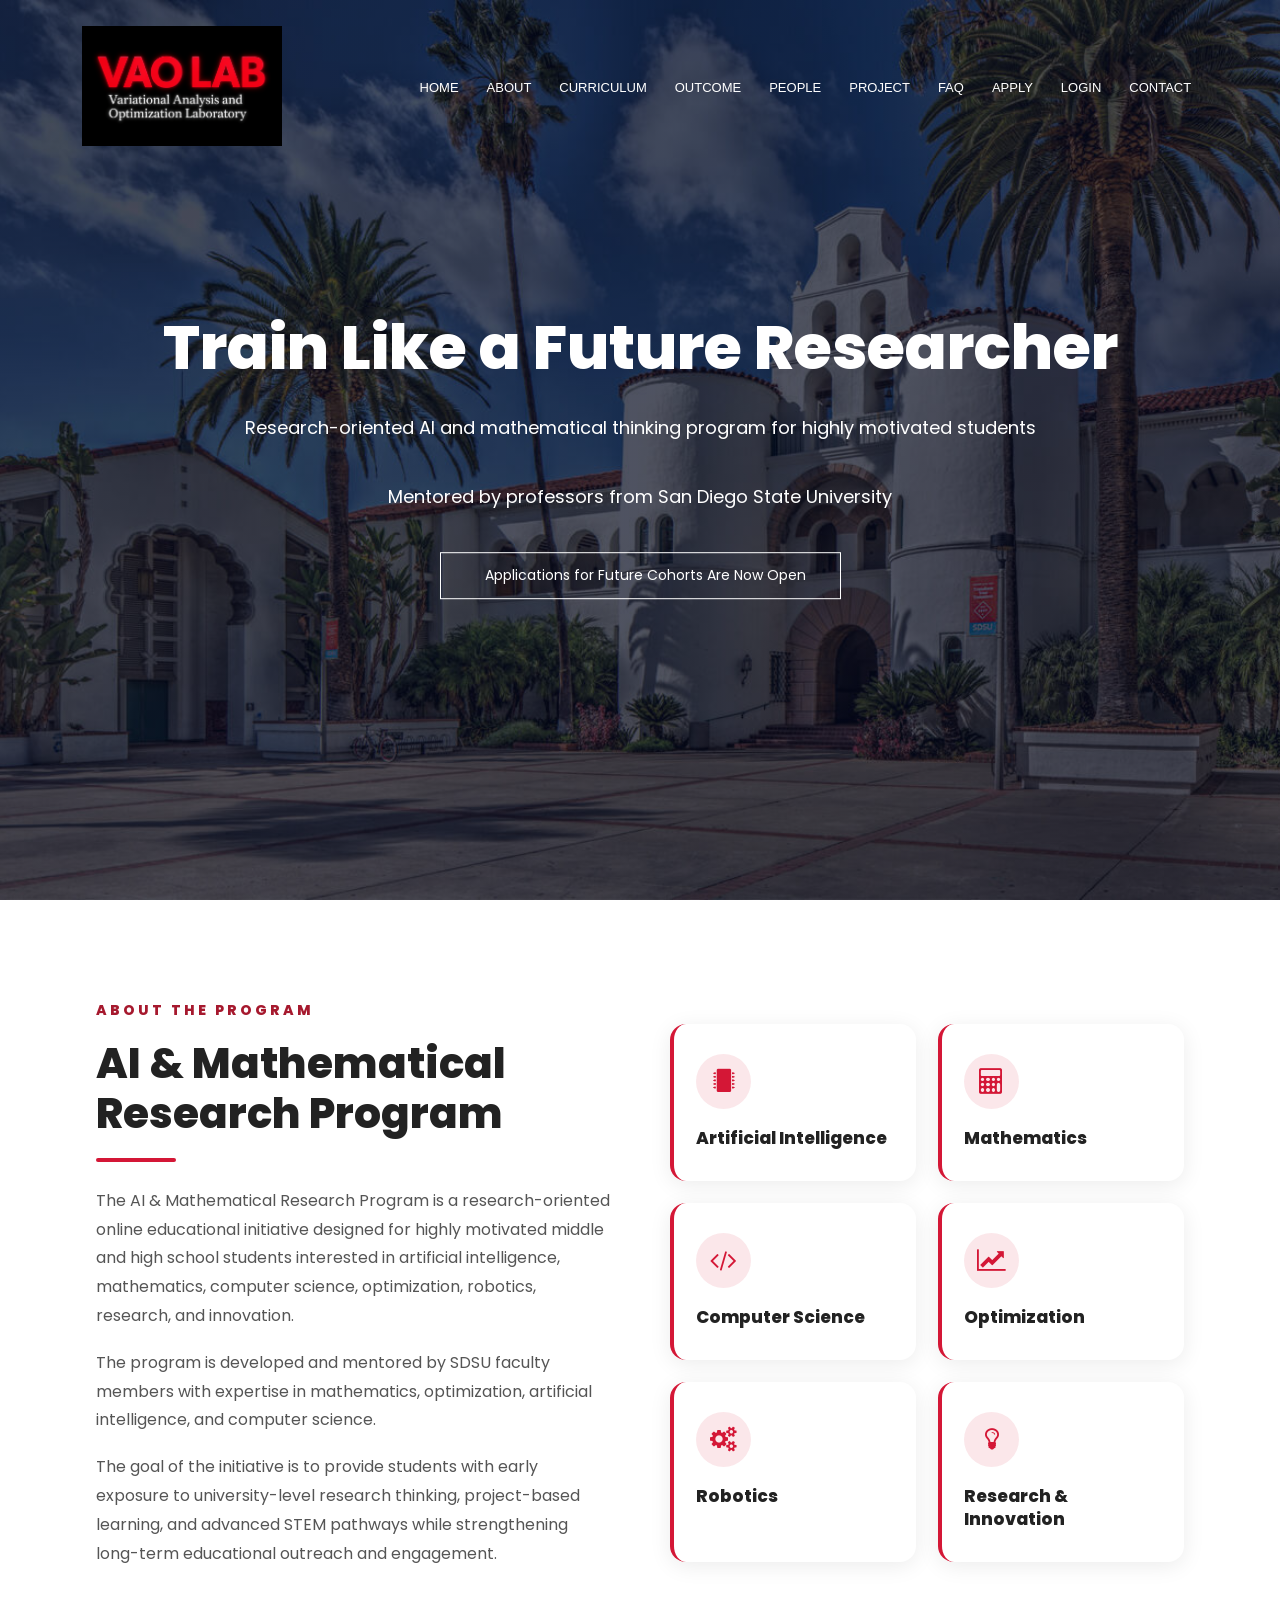
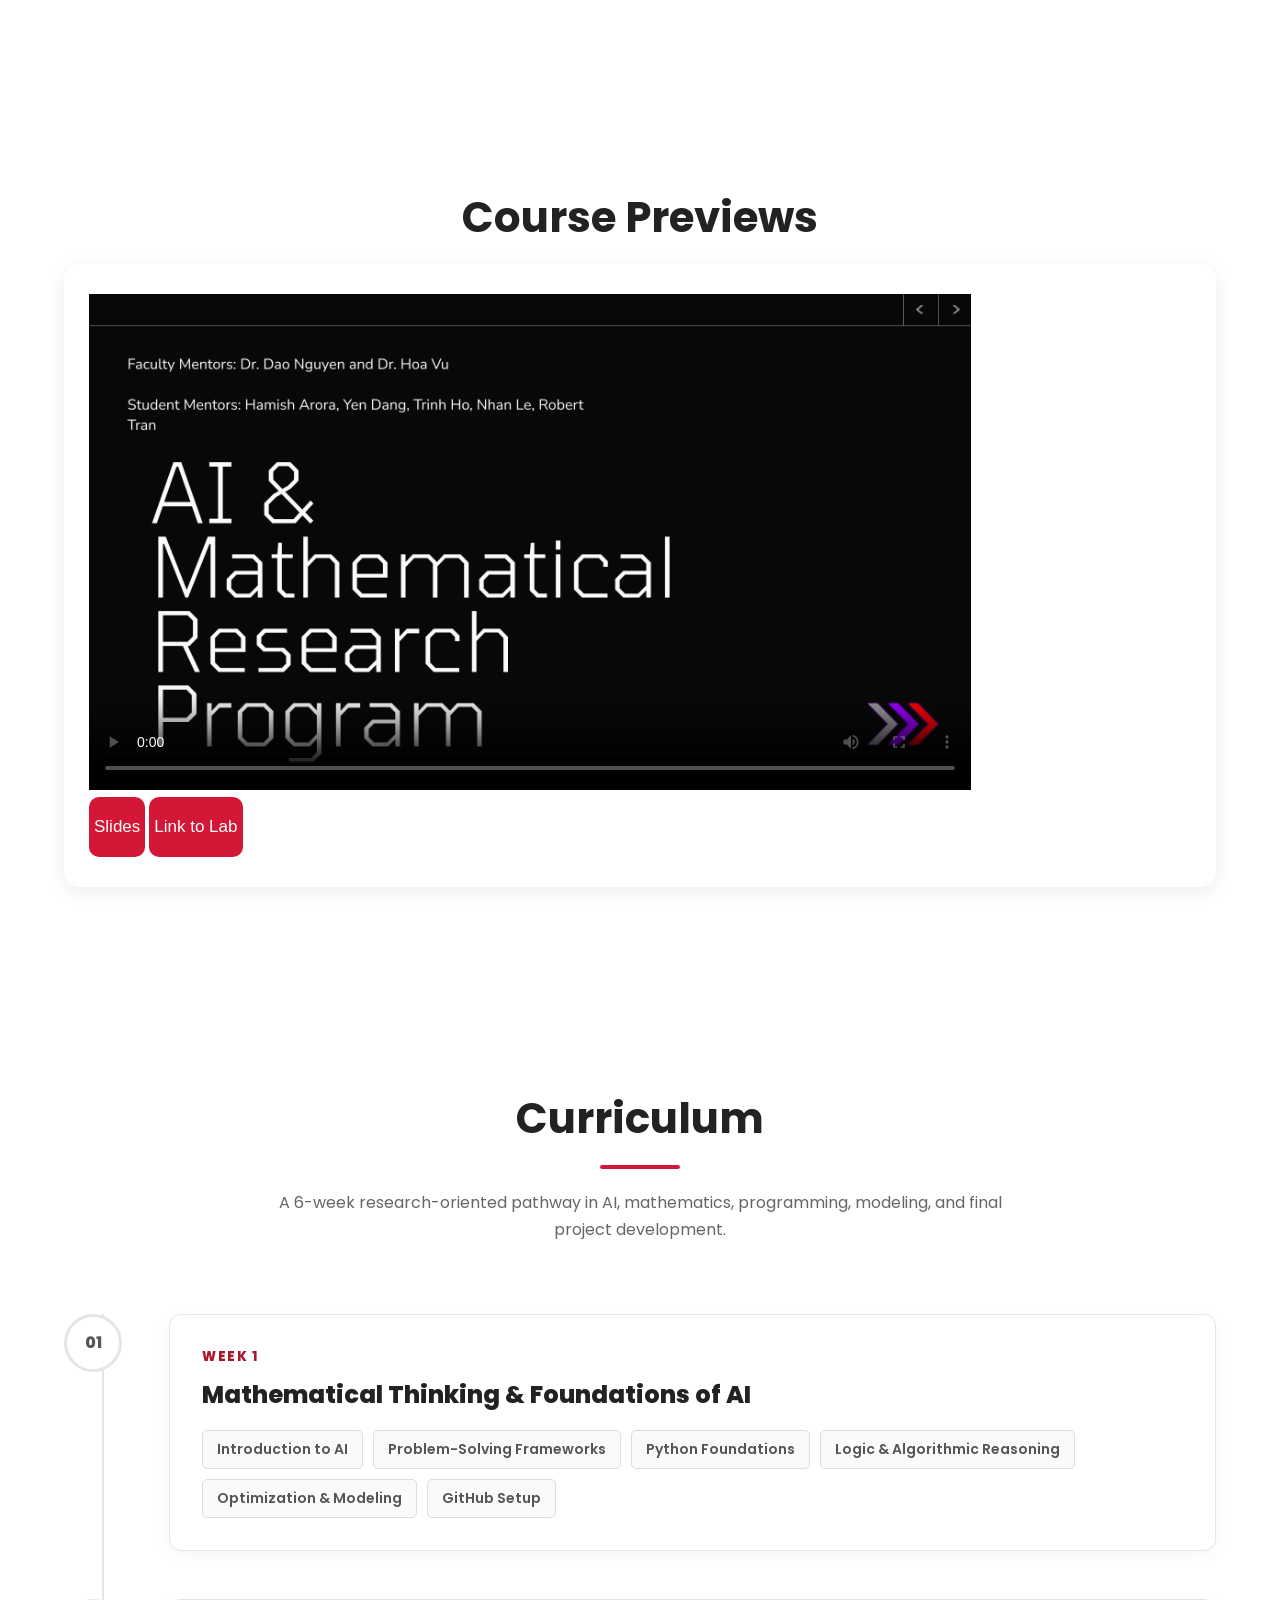
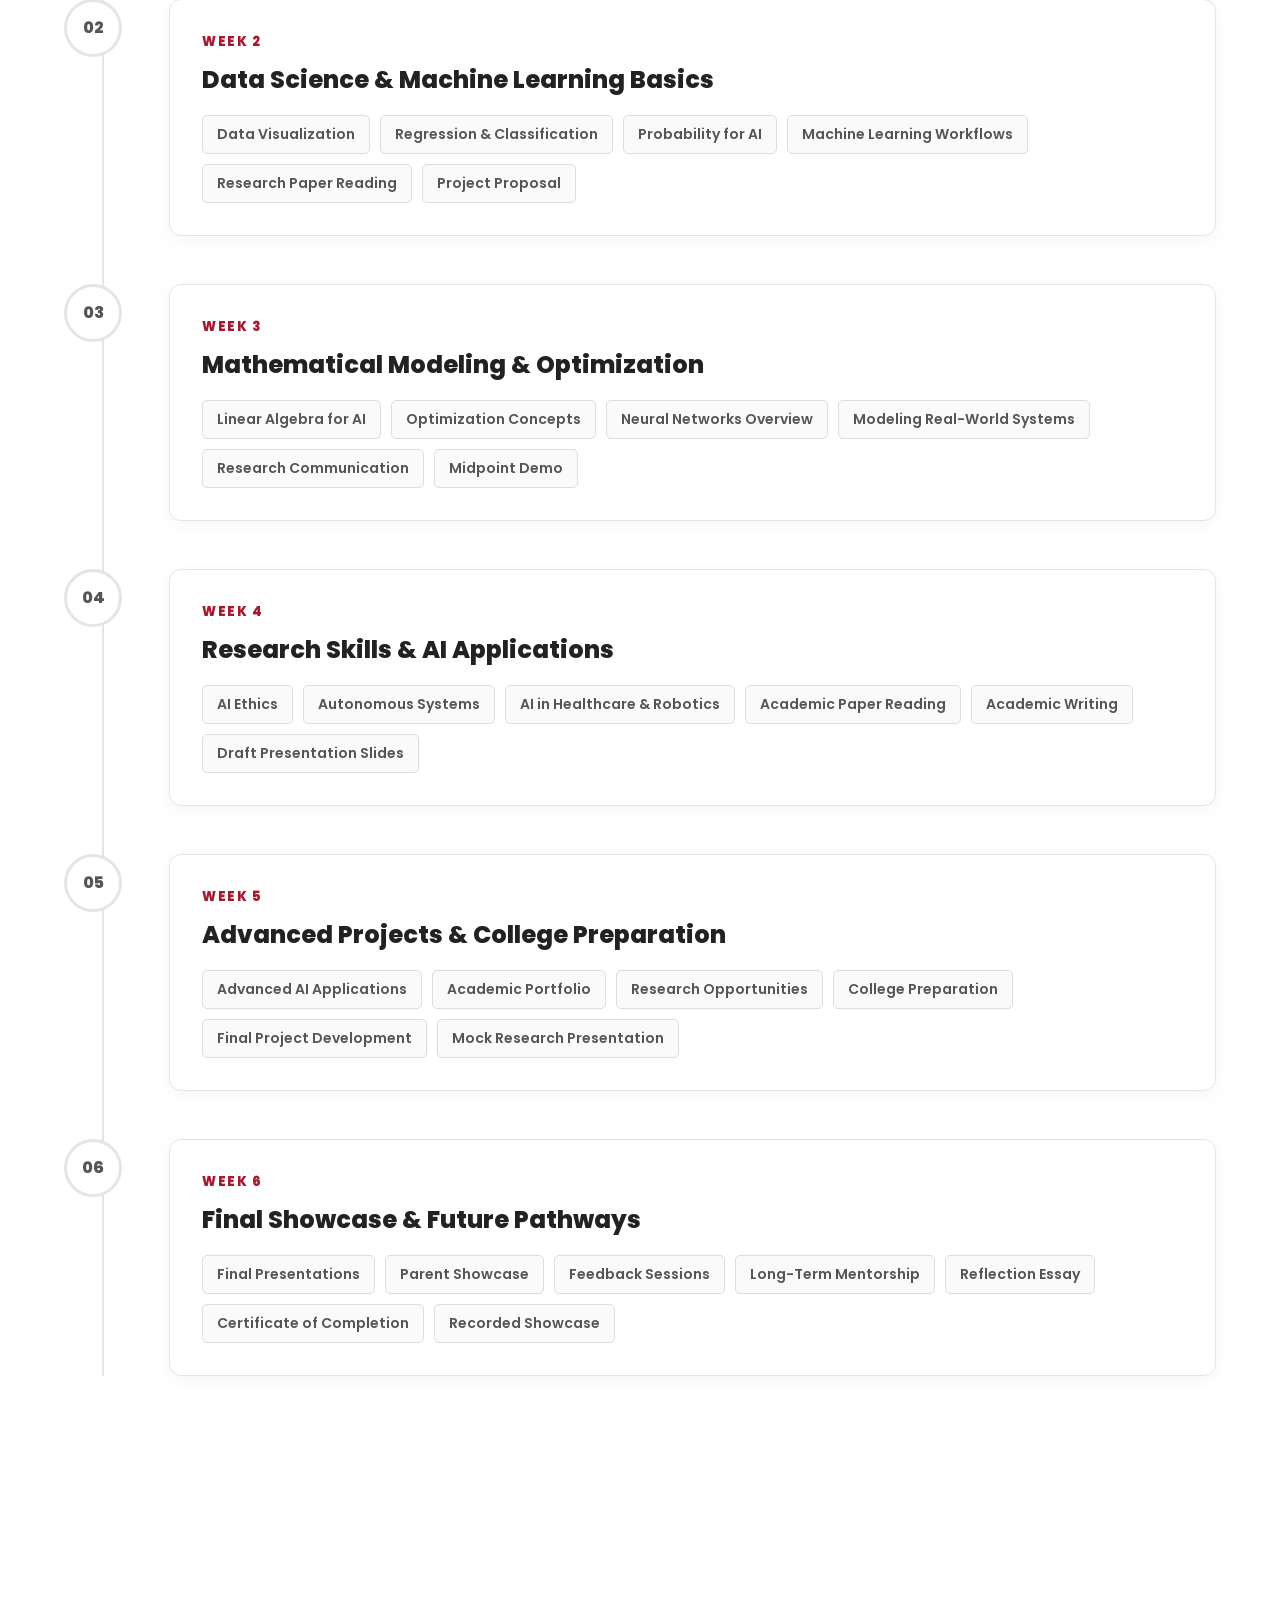
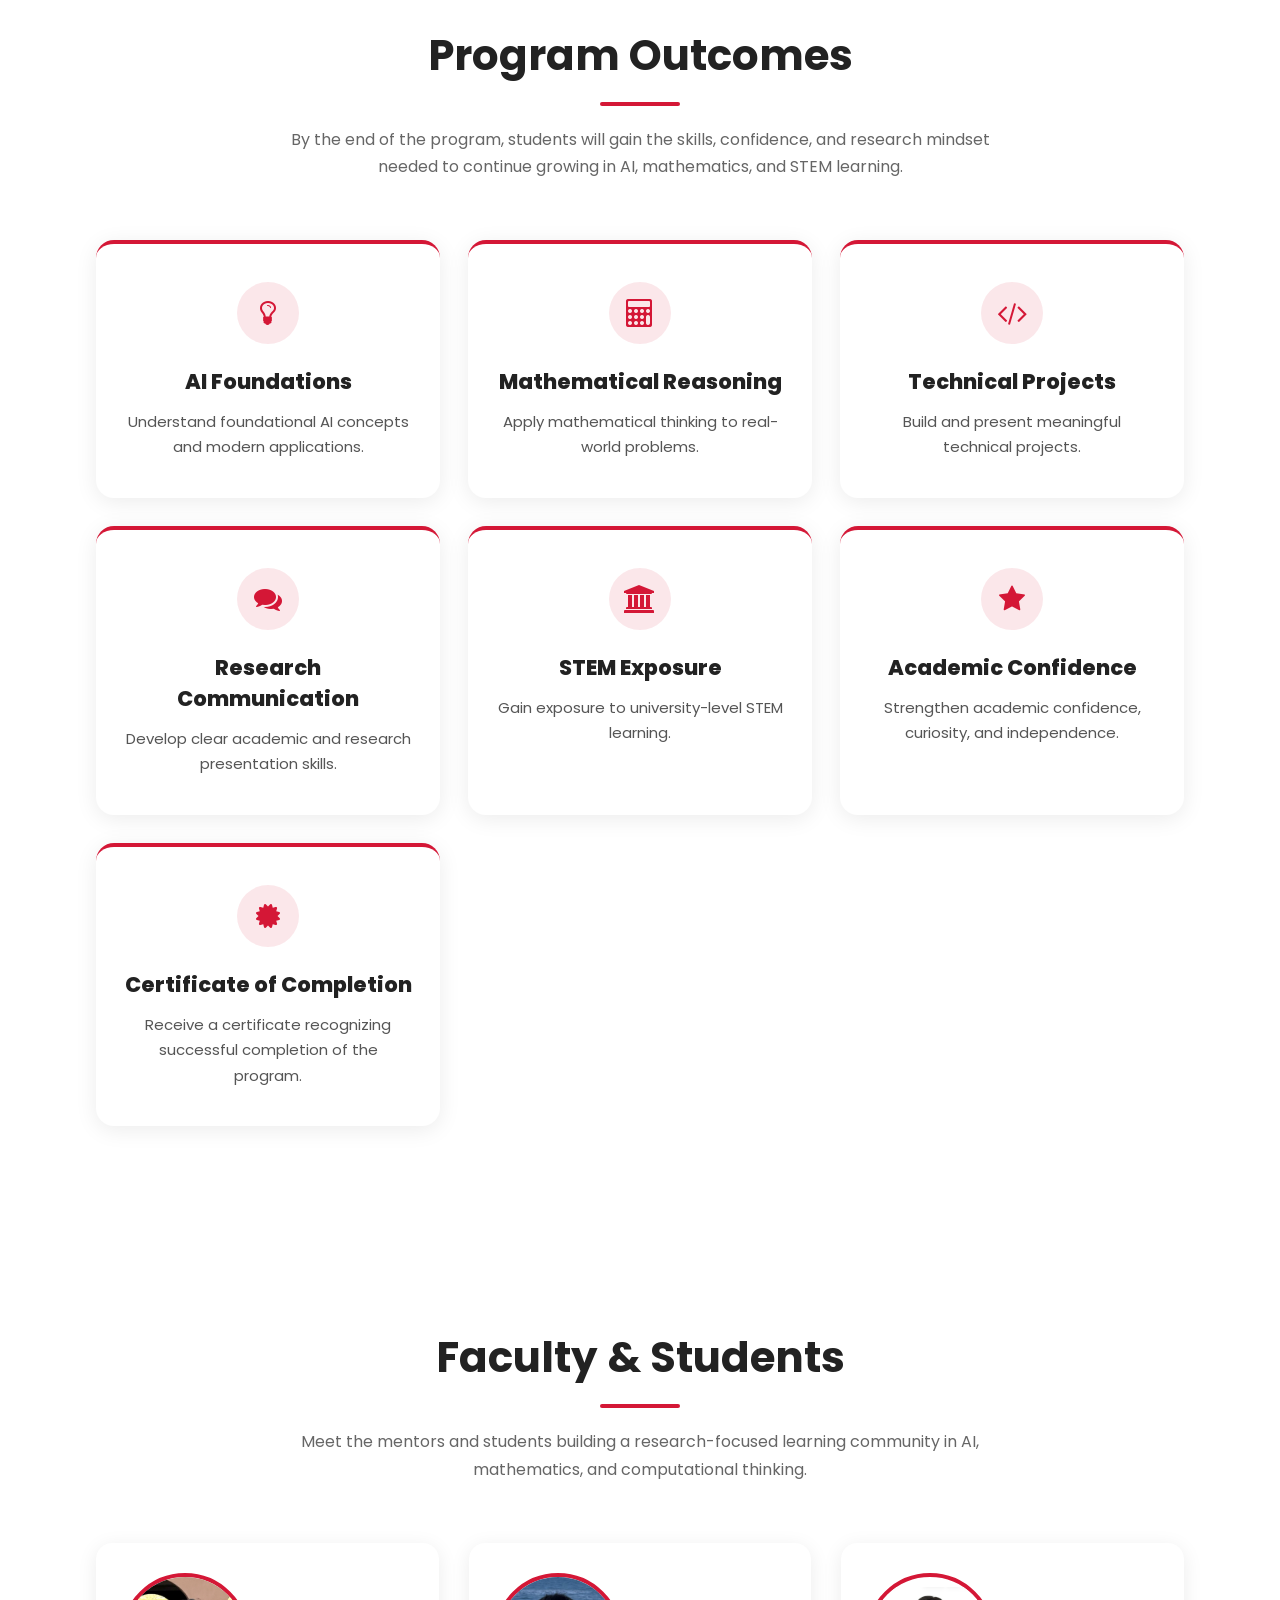
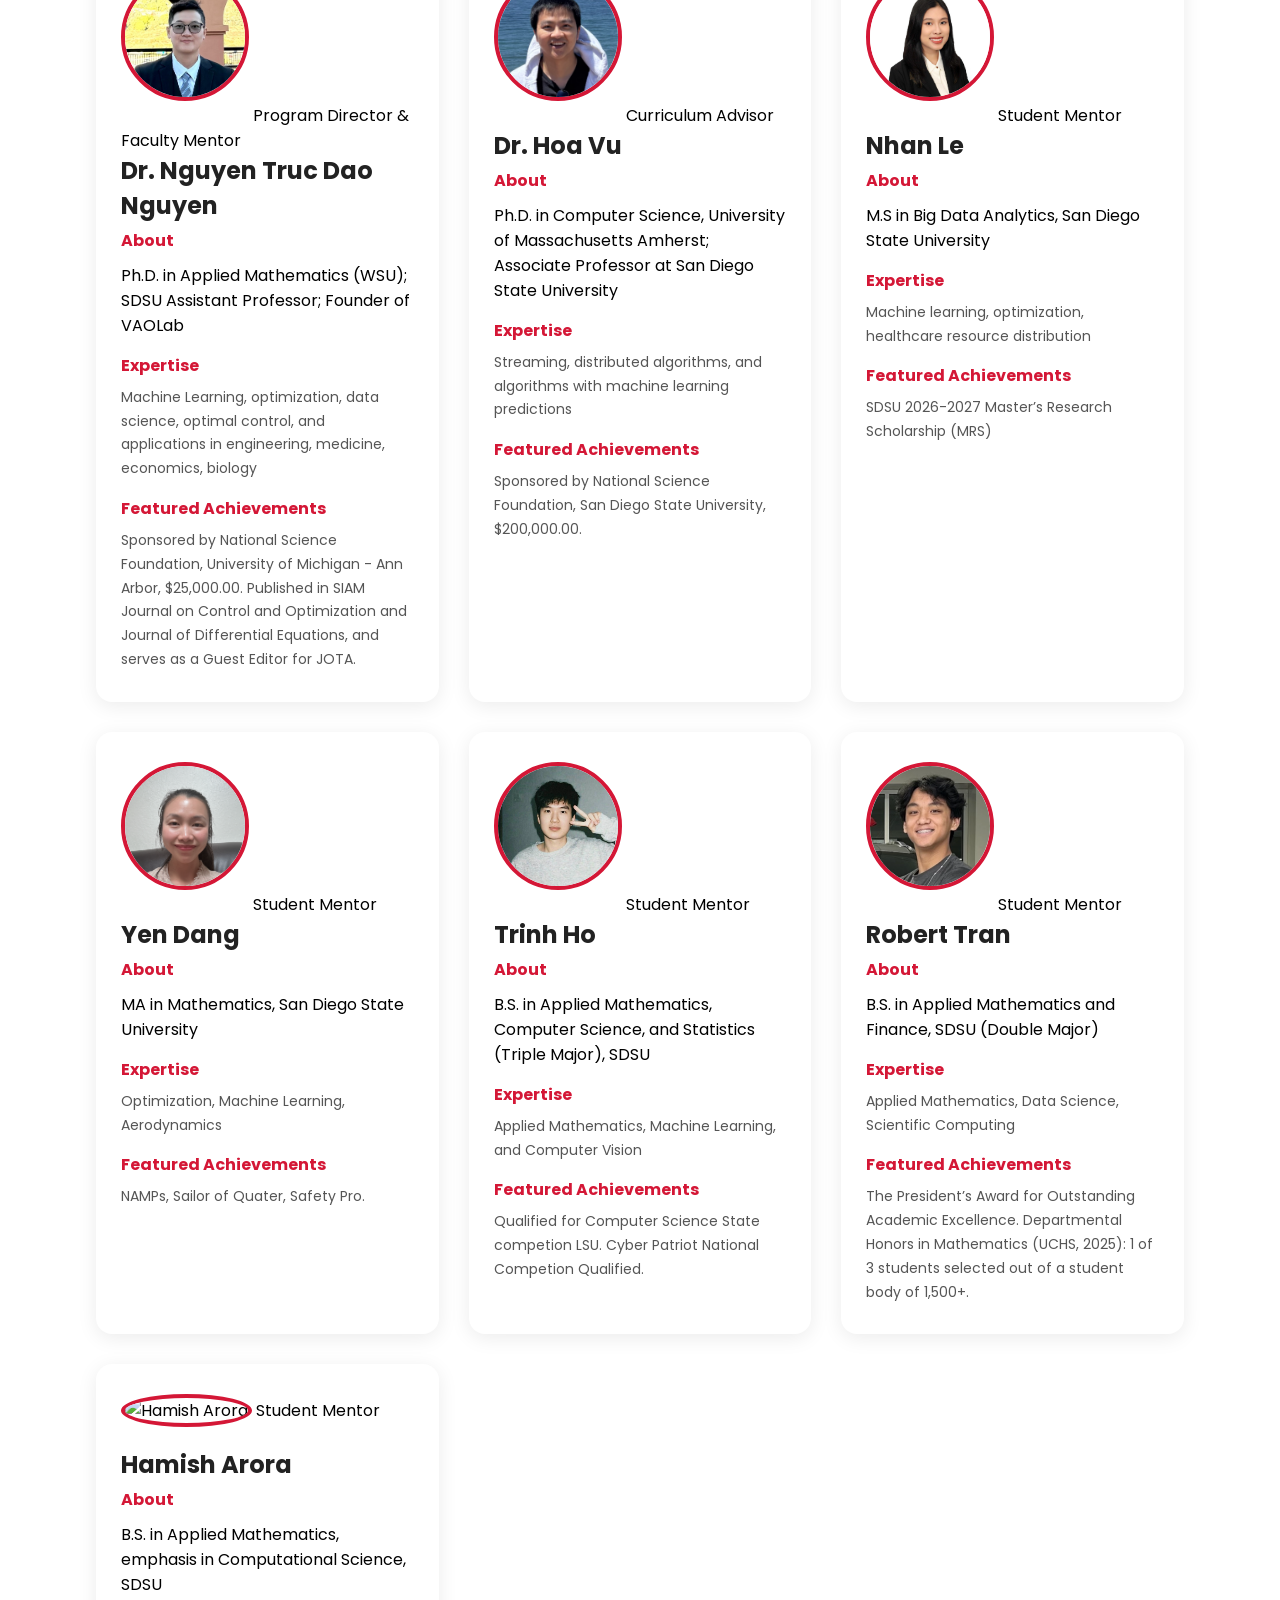
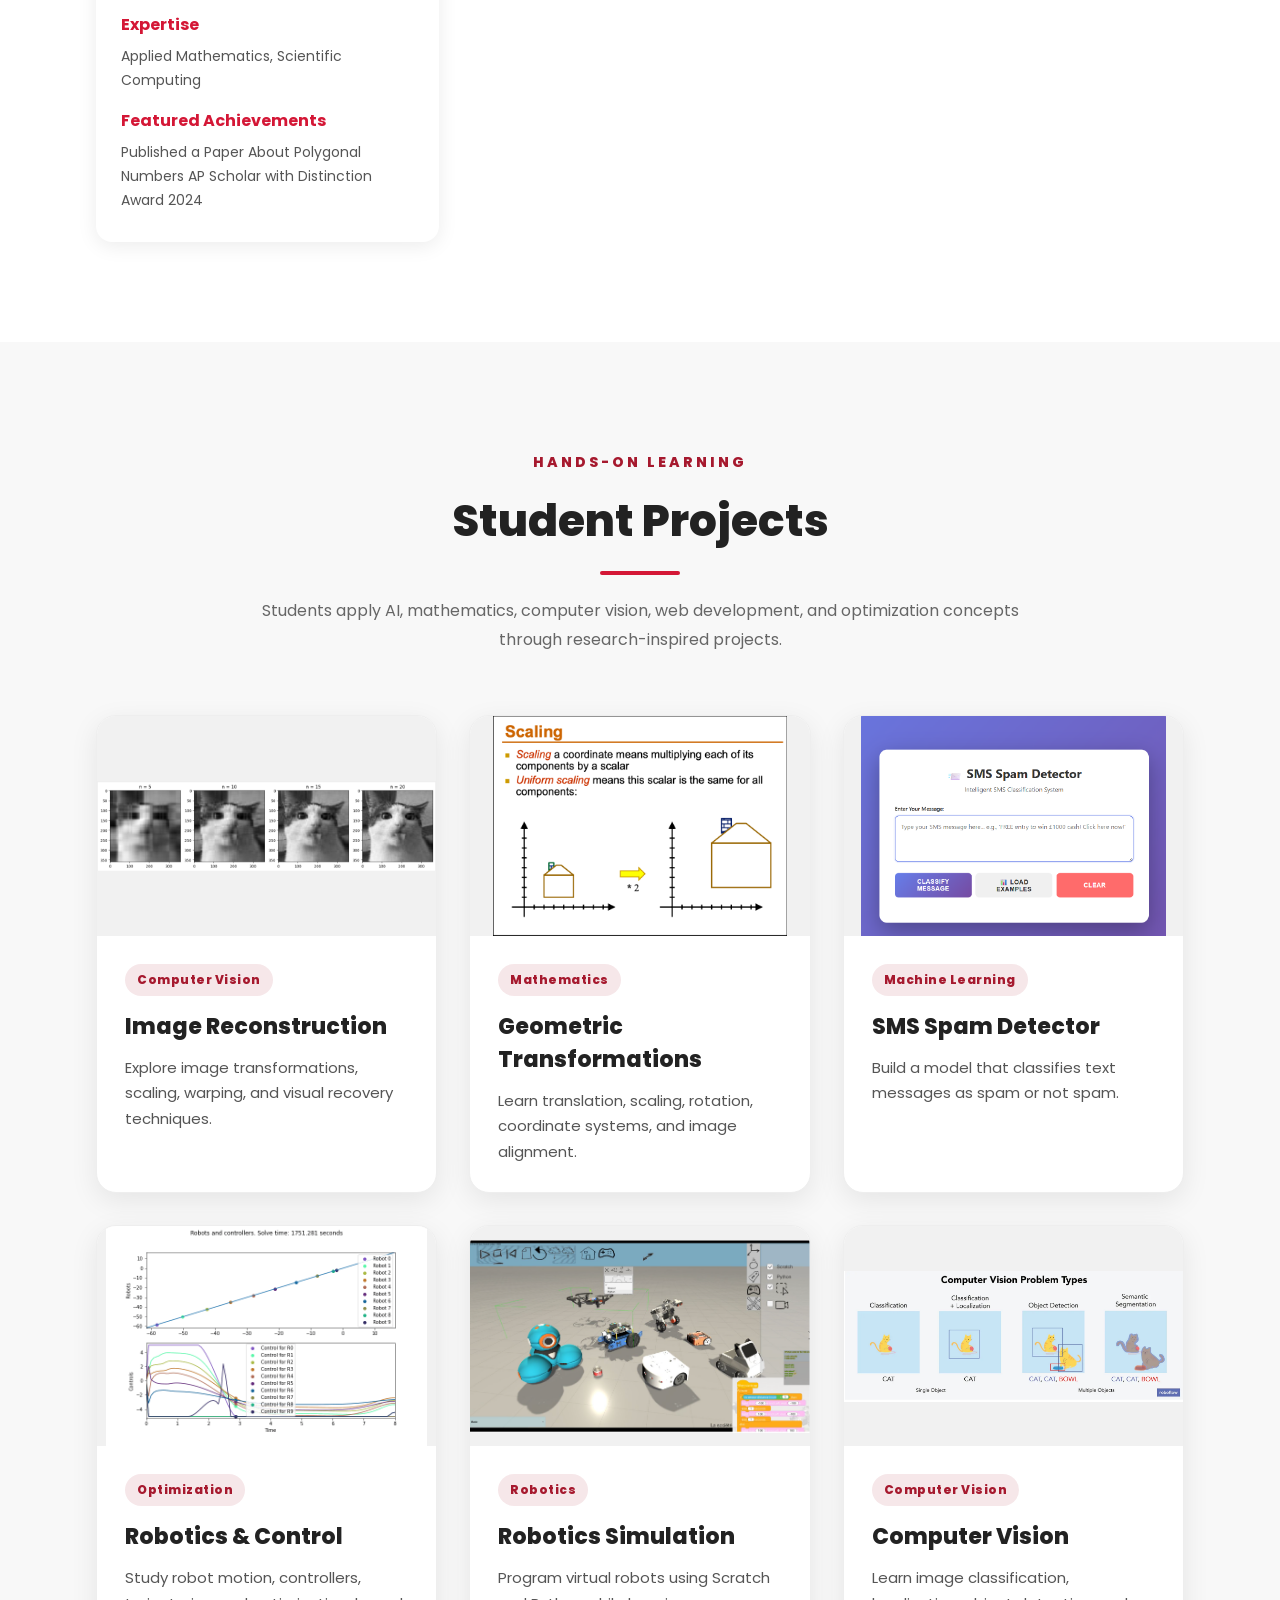
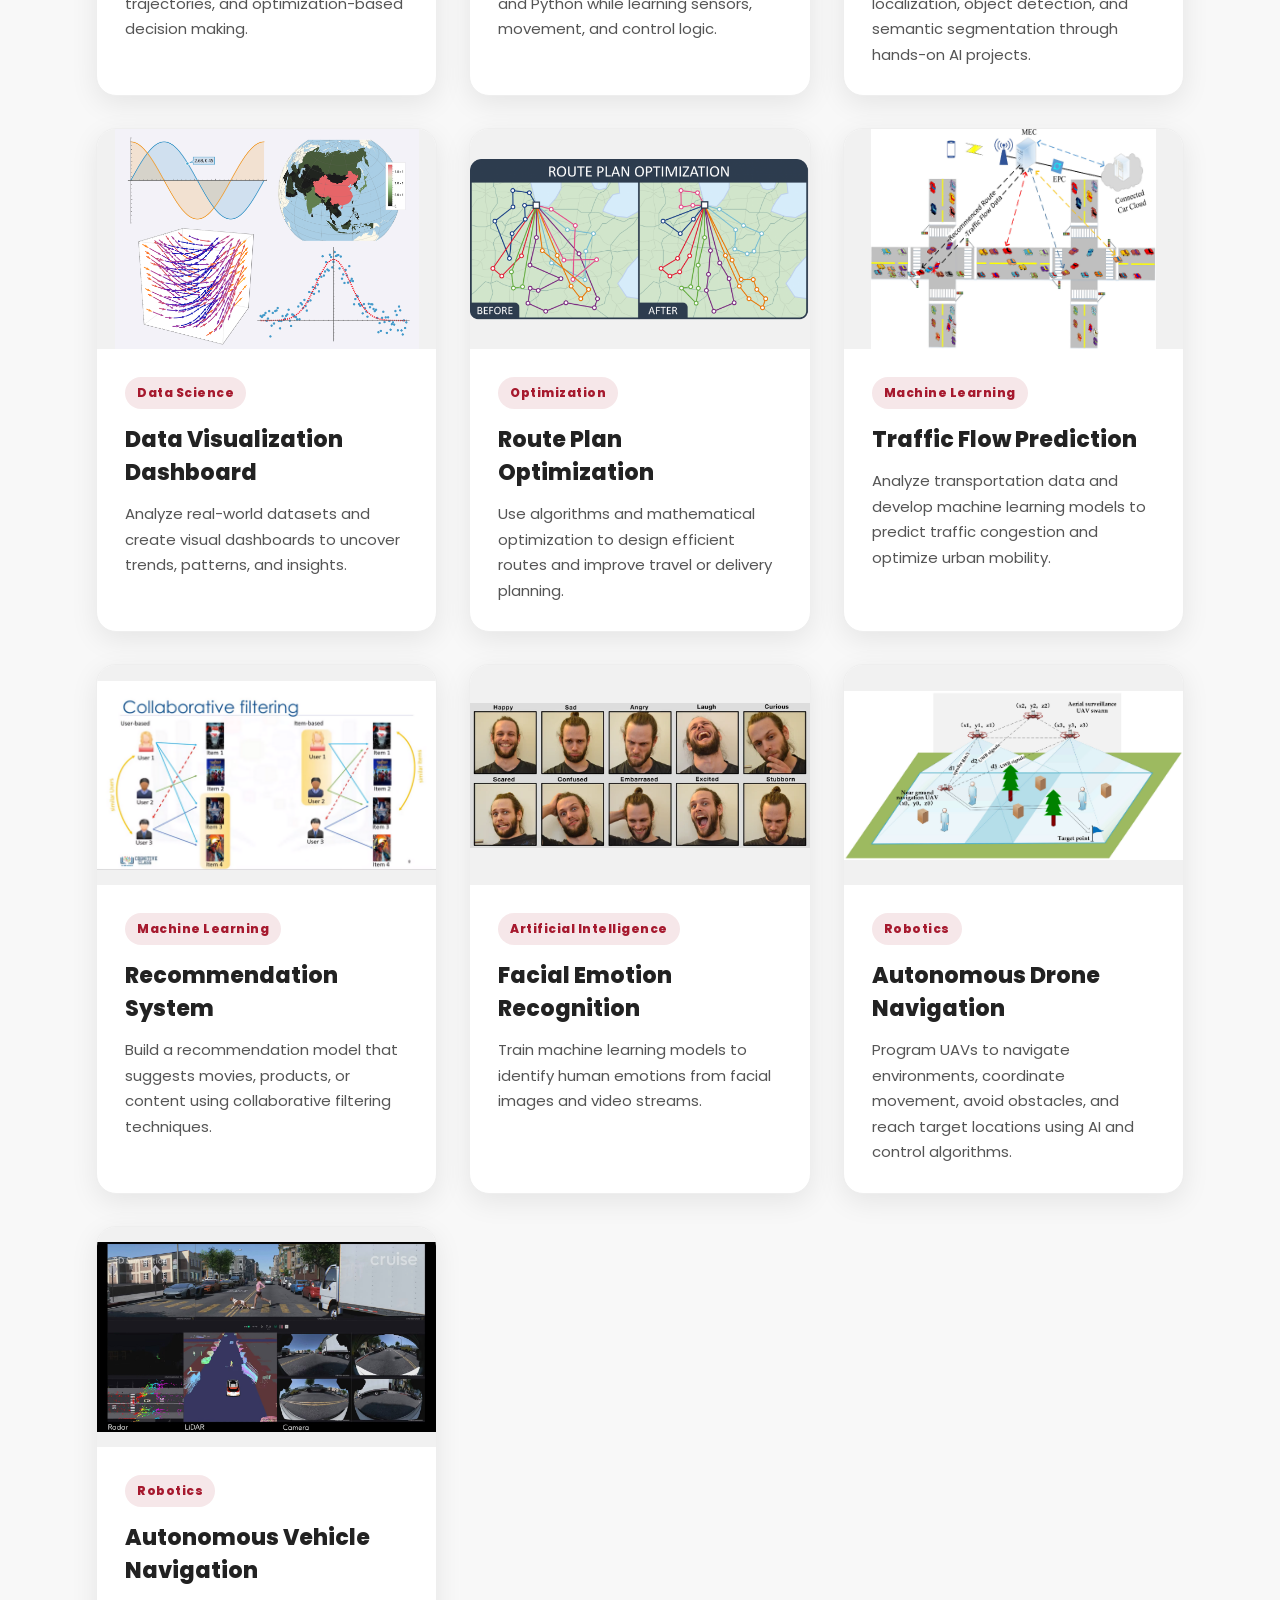
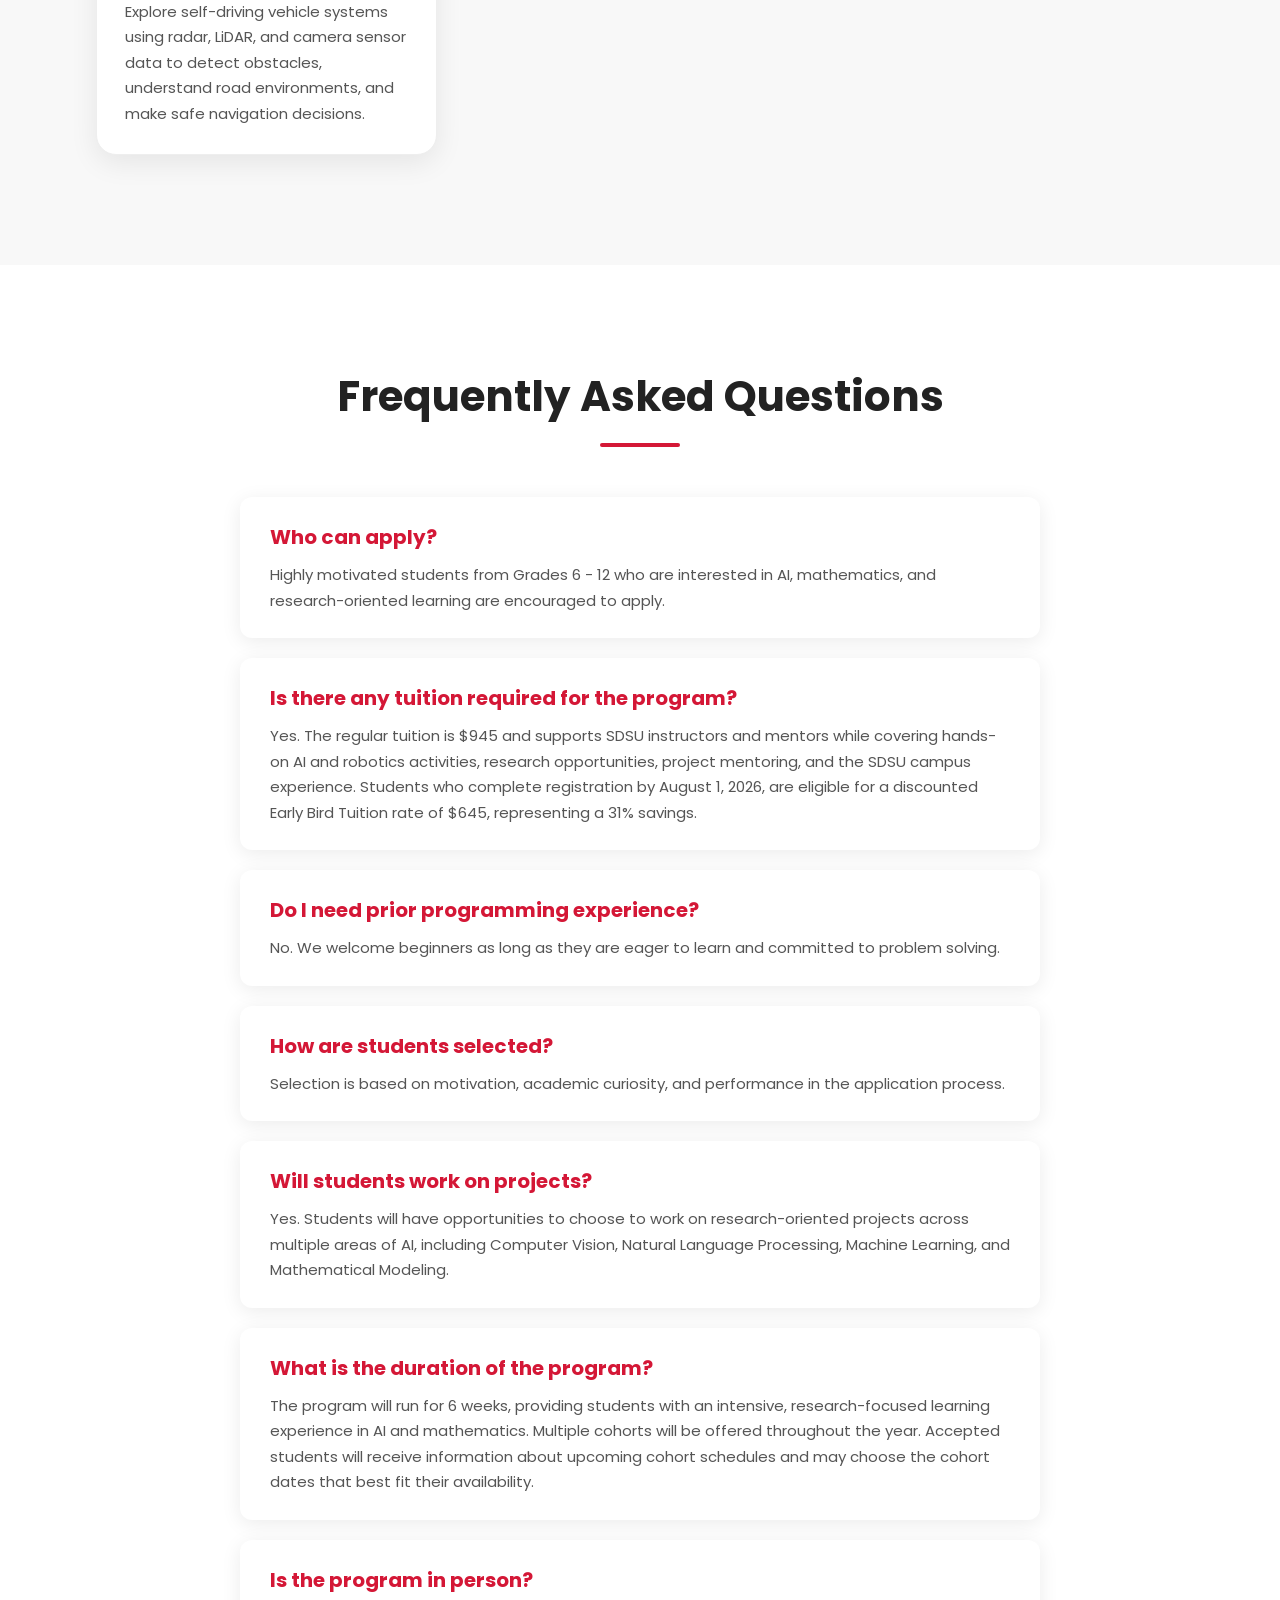
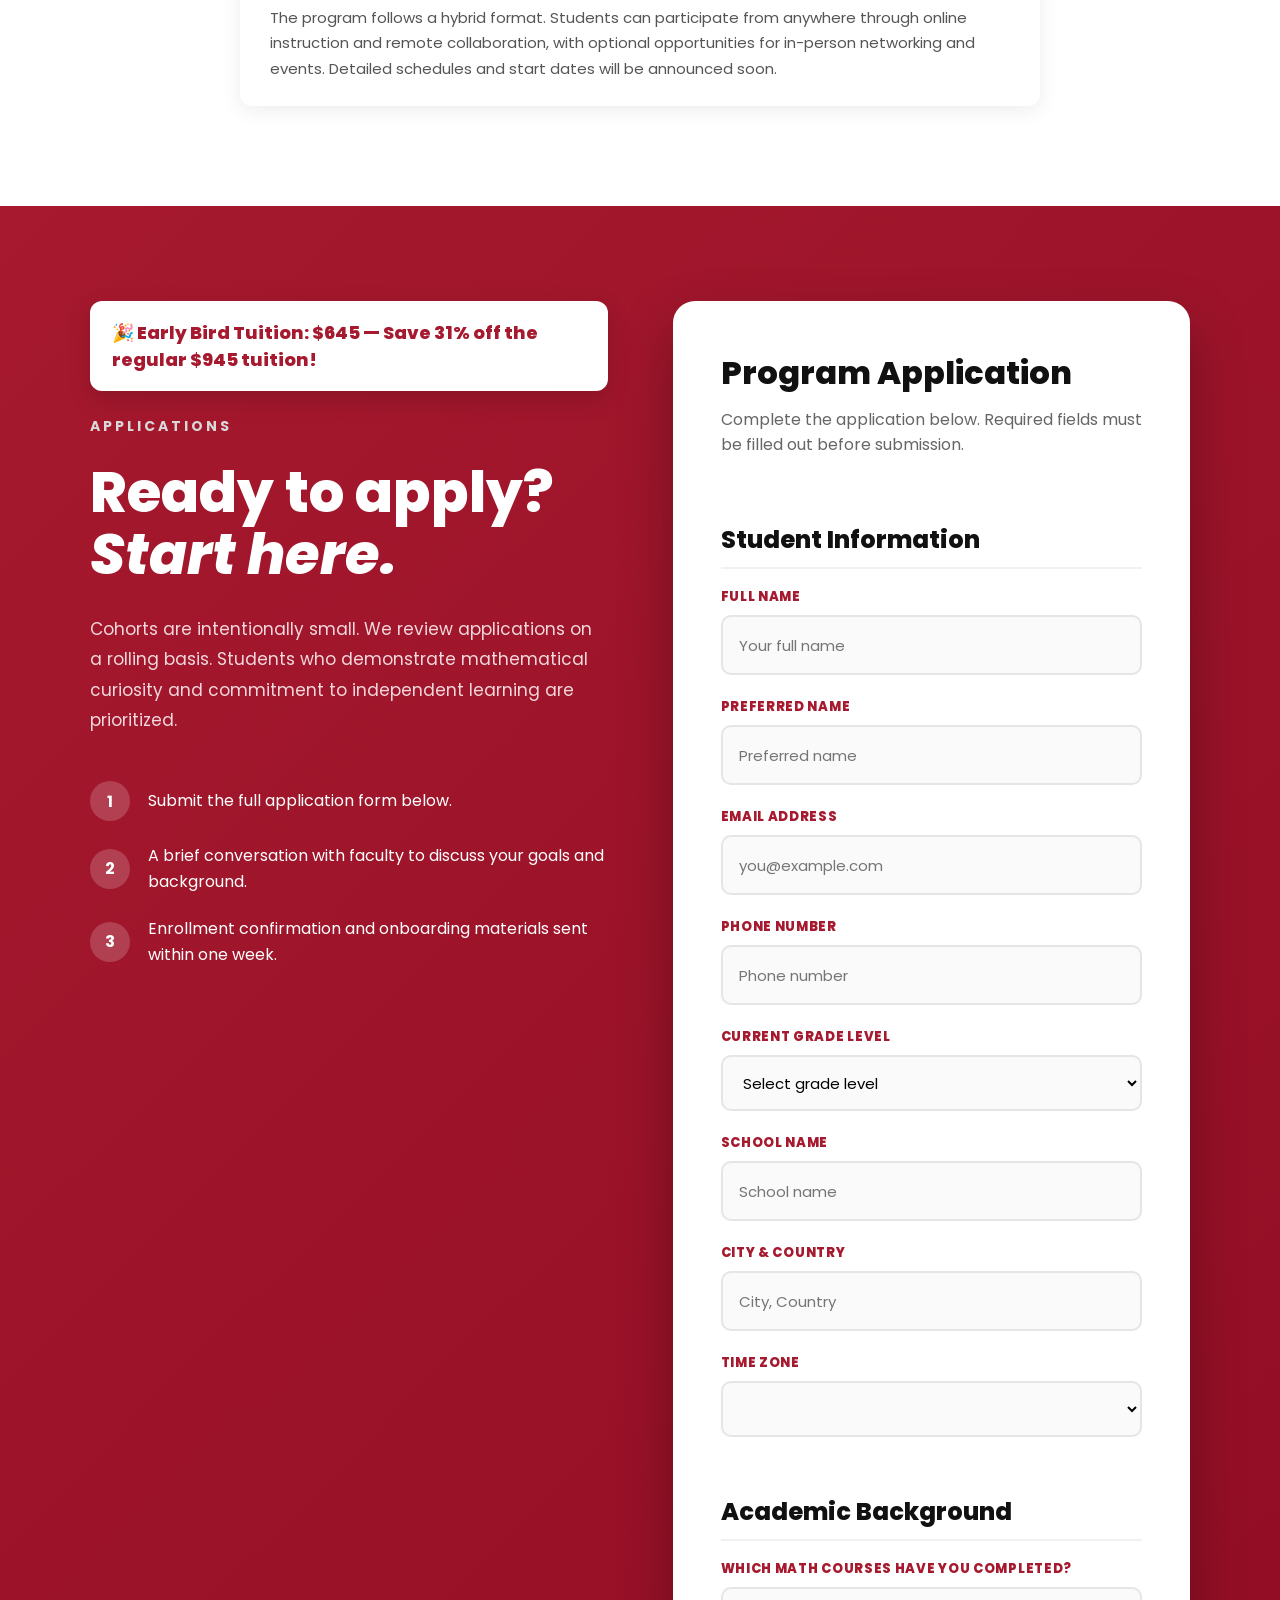
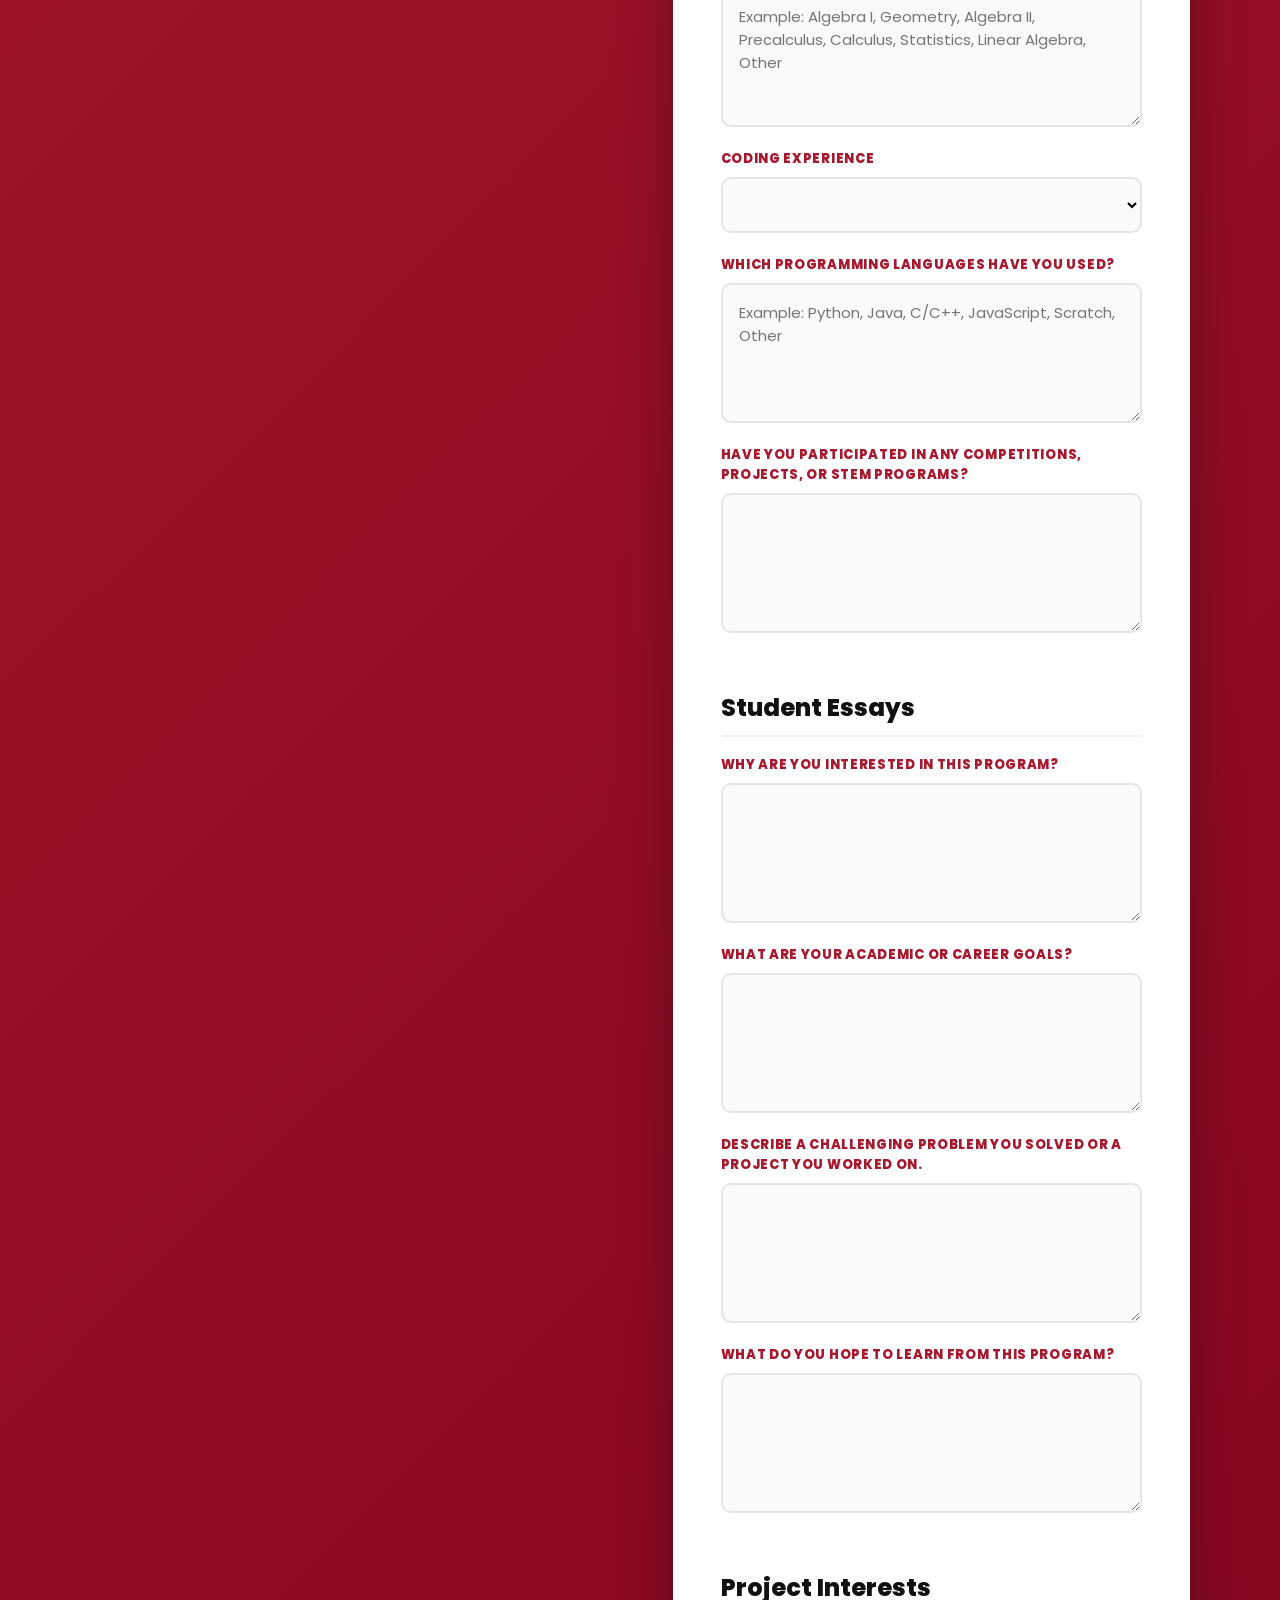
==== commit cf9e99f8: "Update index.html" ====
--- a/index.html
+++ b/index.html
@@ -71,10 +71,10 @@
 
     <div class="about-left">
         <h5>ABOUT THE PROGRAM</h5>
-        <h1>AI & Mathematical Research Summer Program</h1>
+        <h1>AI & Mathematical Research Program</h1>
 
         <p>
-            The AI & Mathematical Research Summer Program is a research-oriented
+            The AI & Mathematical Research Program is a research-oriented
             online educational initiative designed for highly motivated middle
             and high school students interested in artificial intelligence,
             mathematics, computer science, optimization, robotics, research,
@@ -654,7 +654,7 @@
          
         <div class="faq-item">
             <h3>Is there any tuition required for the program?</h3>
-            <p> Yes. The regular tuition is $945 and supports SDSU instructors and mentors while covering hands-on AI and robotics activities, research opportunities, project mentoring, and the SDSU campus experience. Students who complete registration by June 20, 2026, are eligible for a discounted Early Bird Tuition rate of $645, representing a 31% savings.
+            <p> Yes. The regular tuition is $945 and supports SDSU instructors and mentors while covering hands-on AI and robotics activities, research opportunities, project mentoring, and the SDSU campus experience. Students who complete registration by August 1, 2026, are eligible for a discounted Early Bird Tuition rate of $645, representing a 31% savings.
             </p>
         </div>
 
@@ -891,7 +891,7 @@
 
         <p>
             This portal is reserved for students who have been officially admitted
-            to the AI & Mathematical Research Summer Program. Please log in using
+            to the AI & Mathematical Research Program. Please log in using
             the credentials provided in your admission email to access tuition
             payment instructions, enrollment materials, and program updates.
         </p>
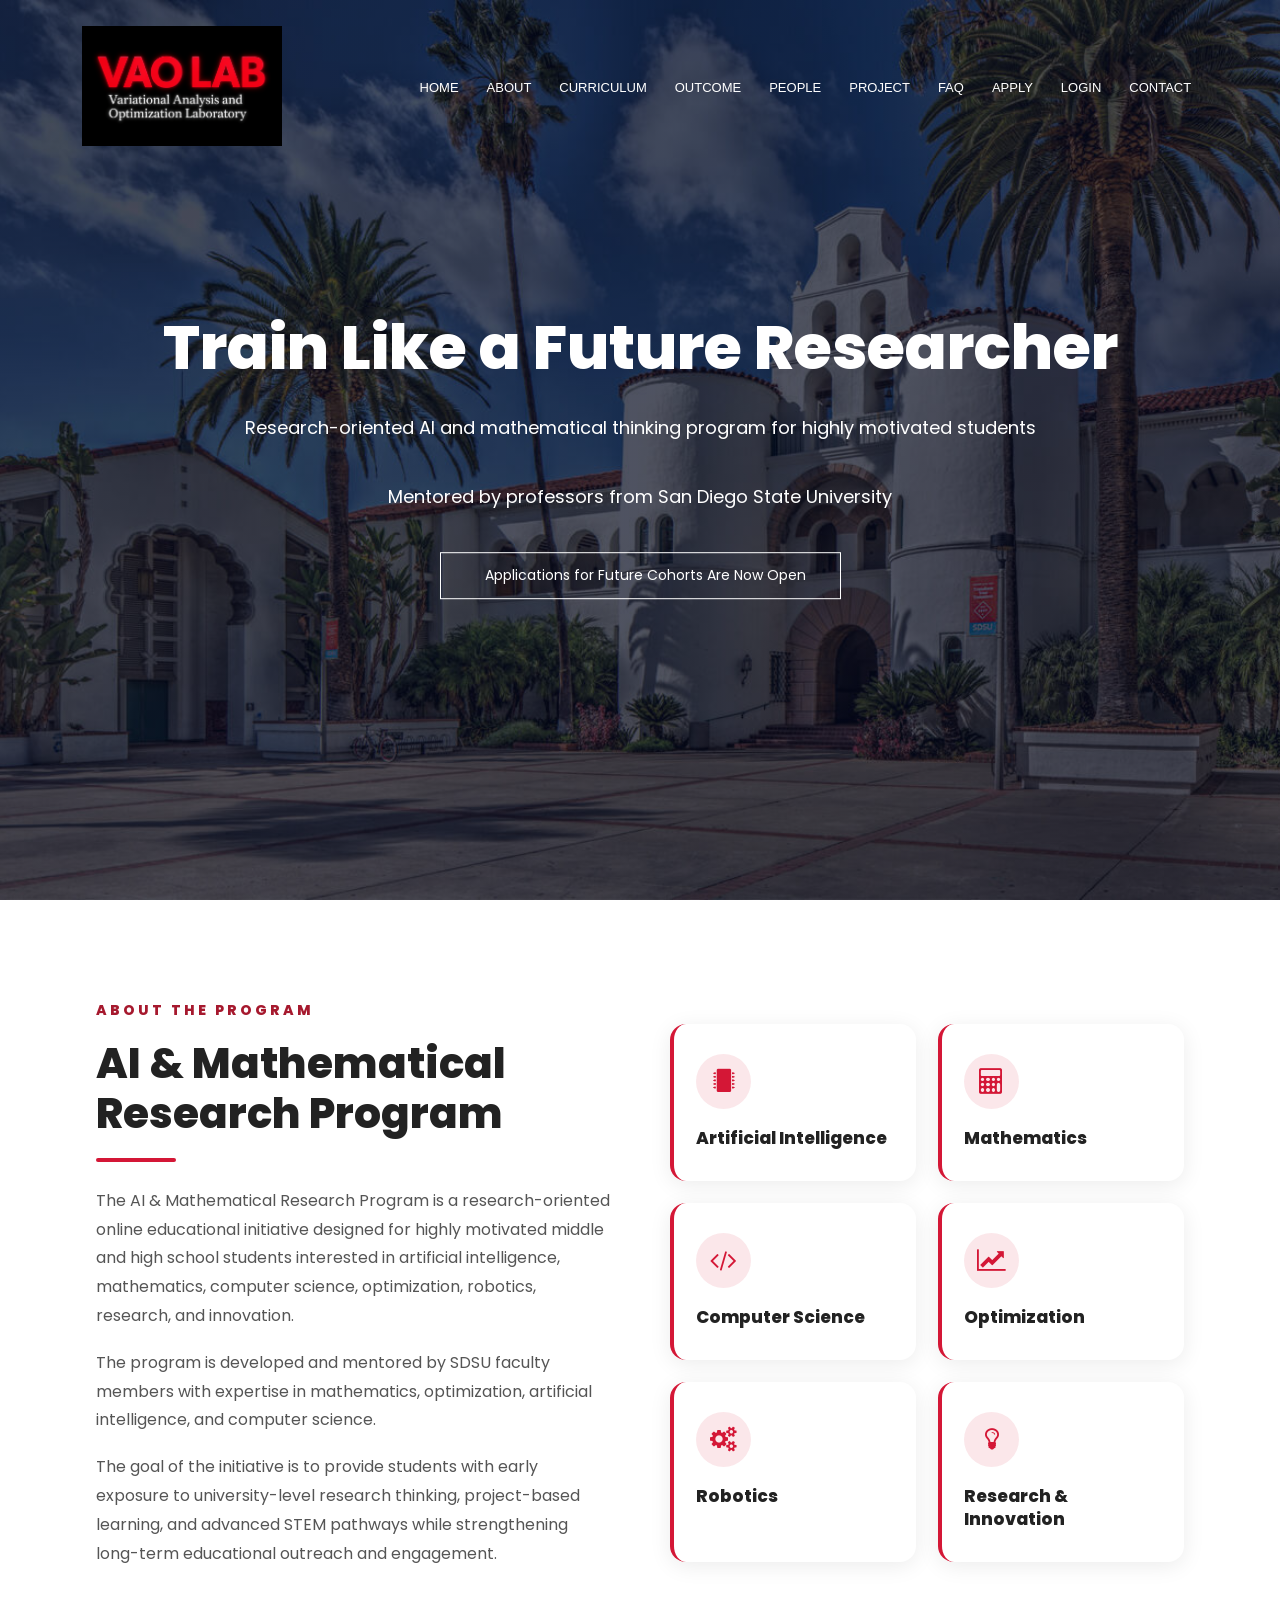
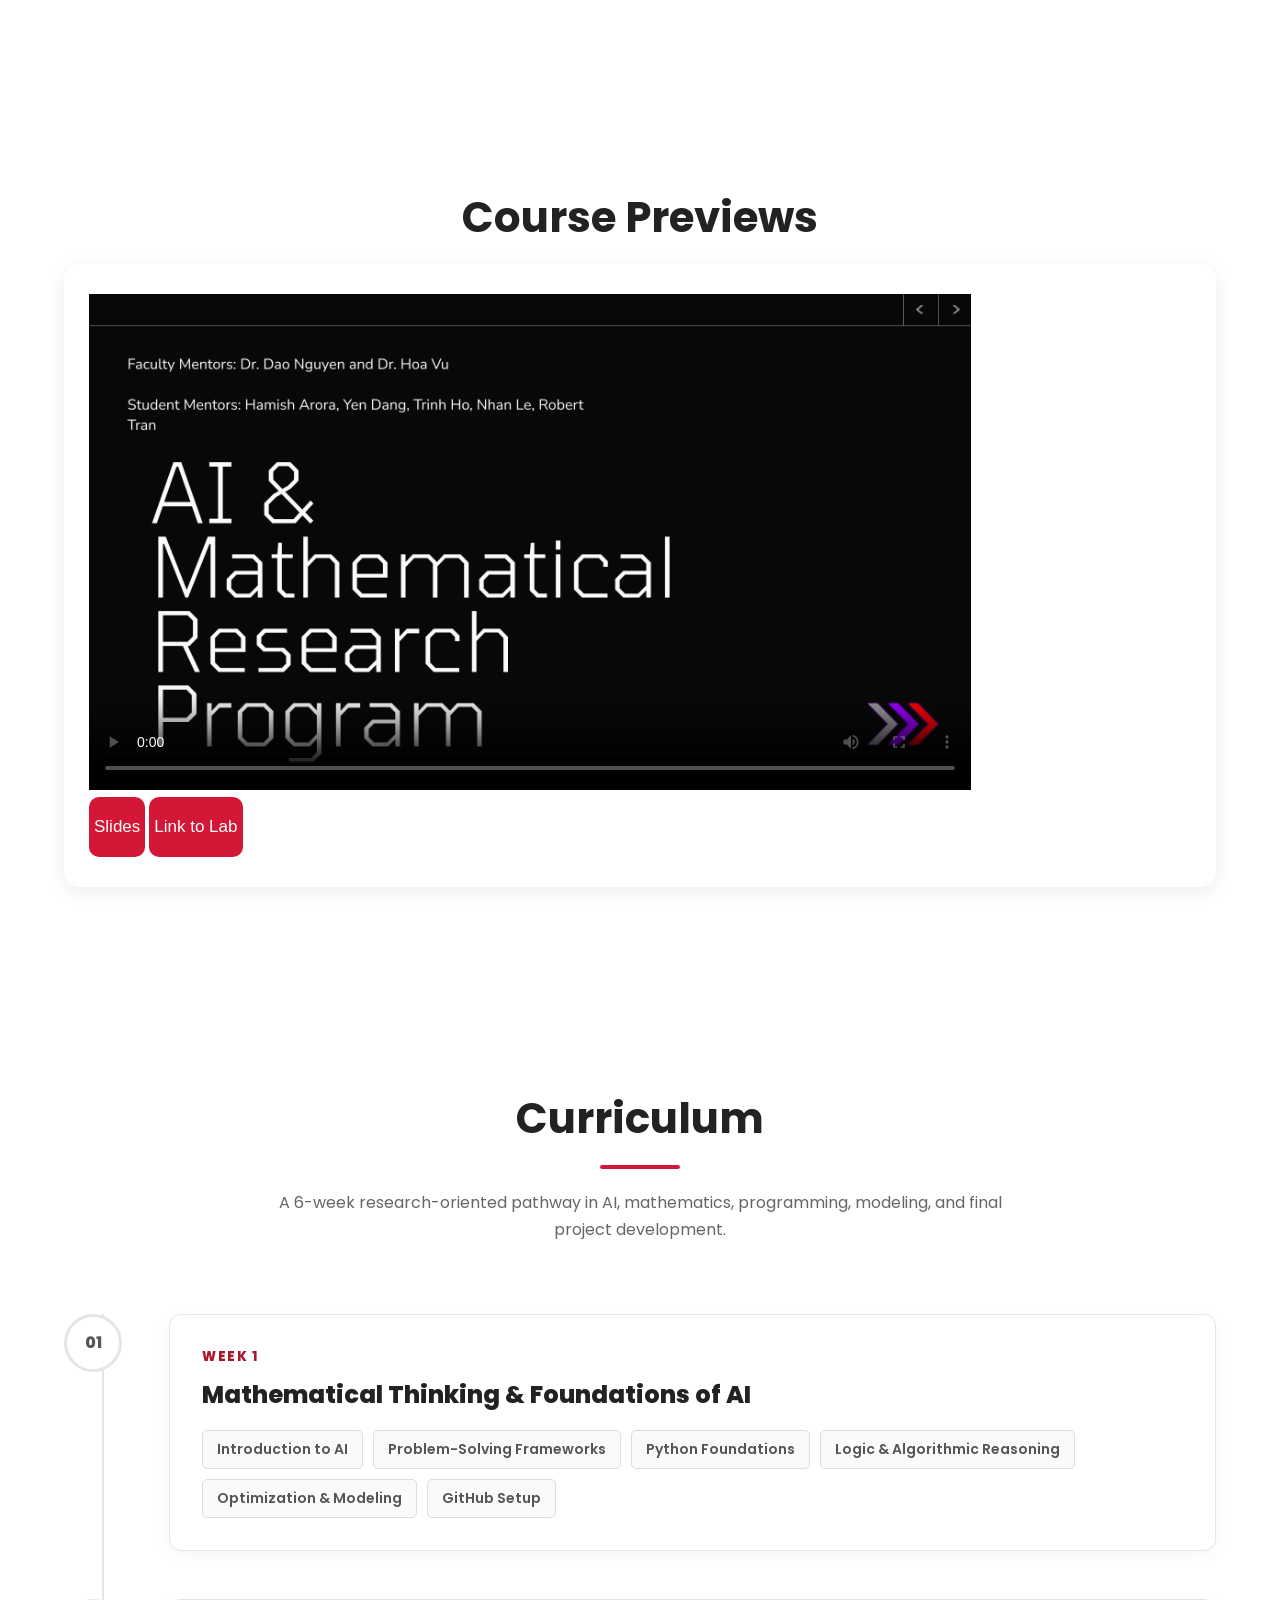
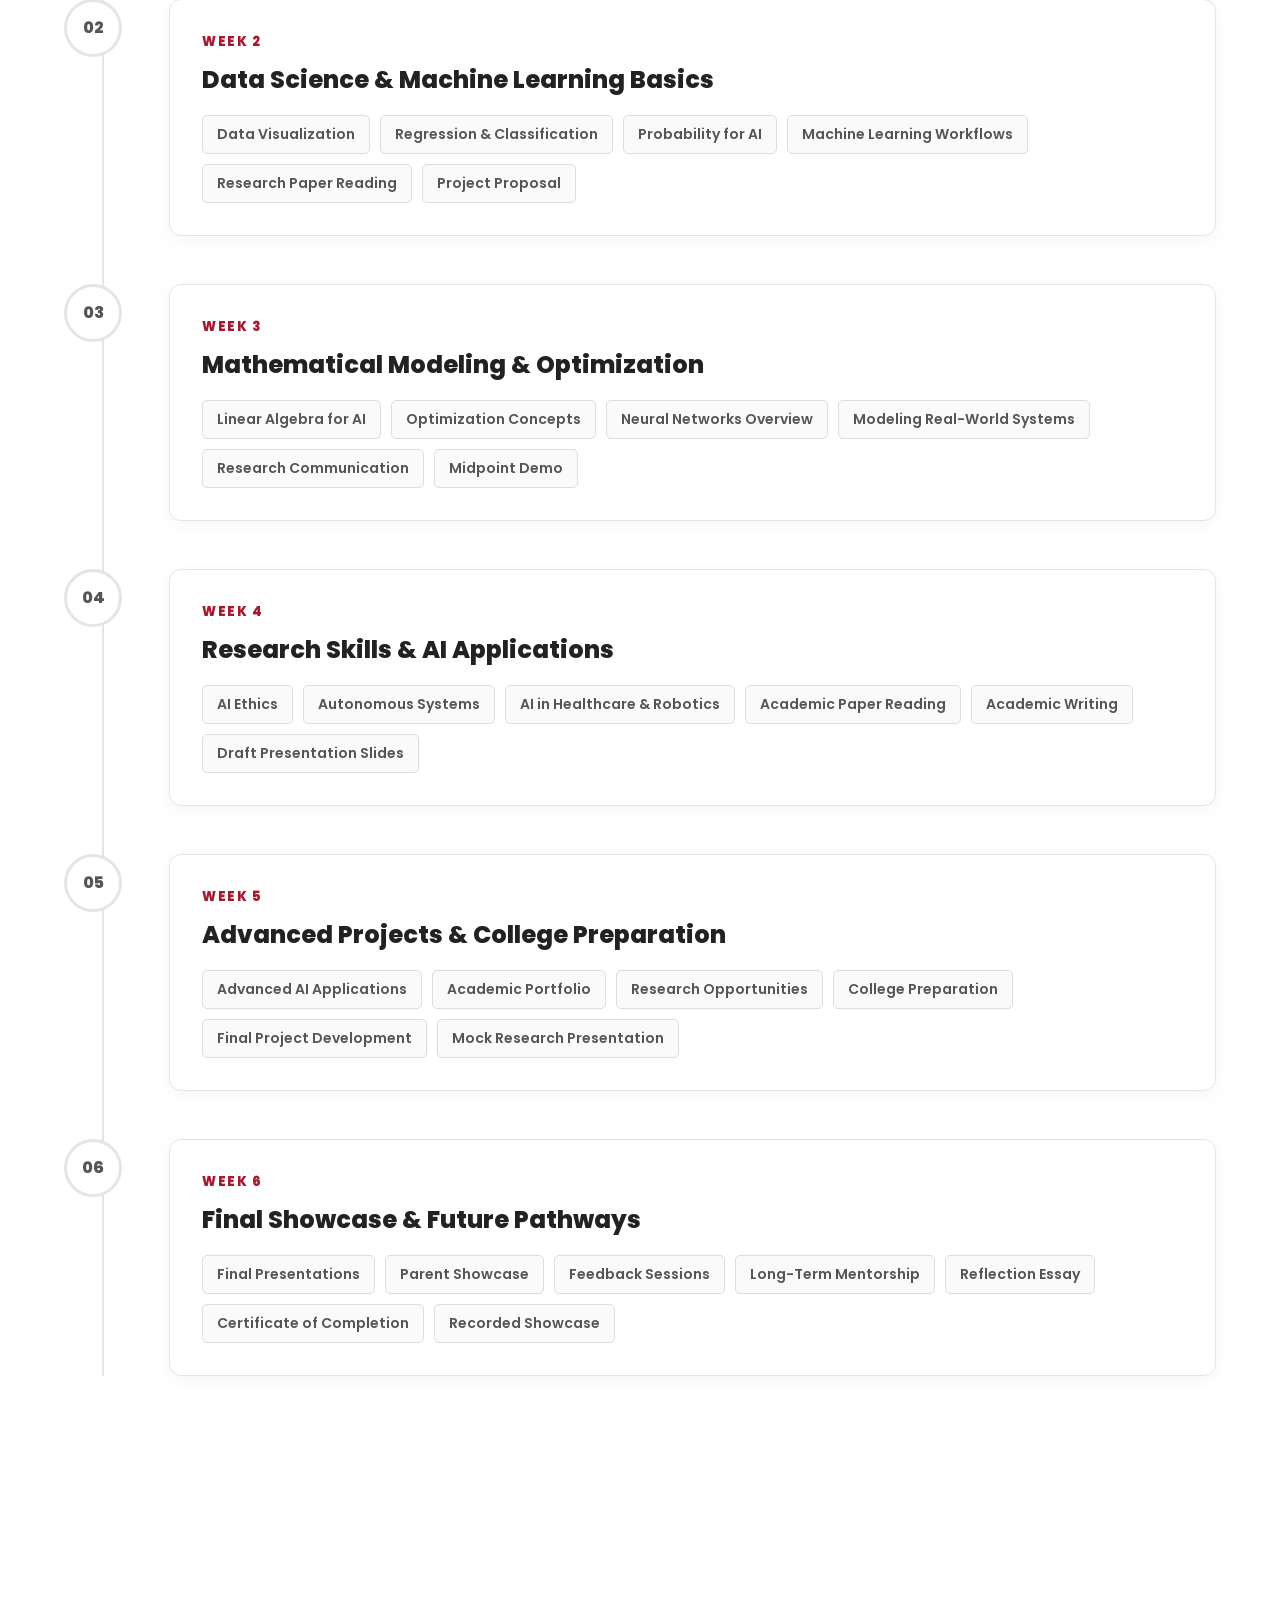
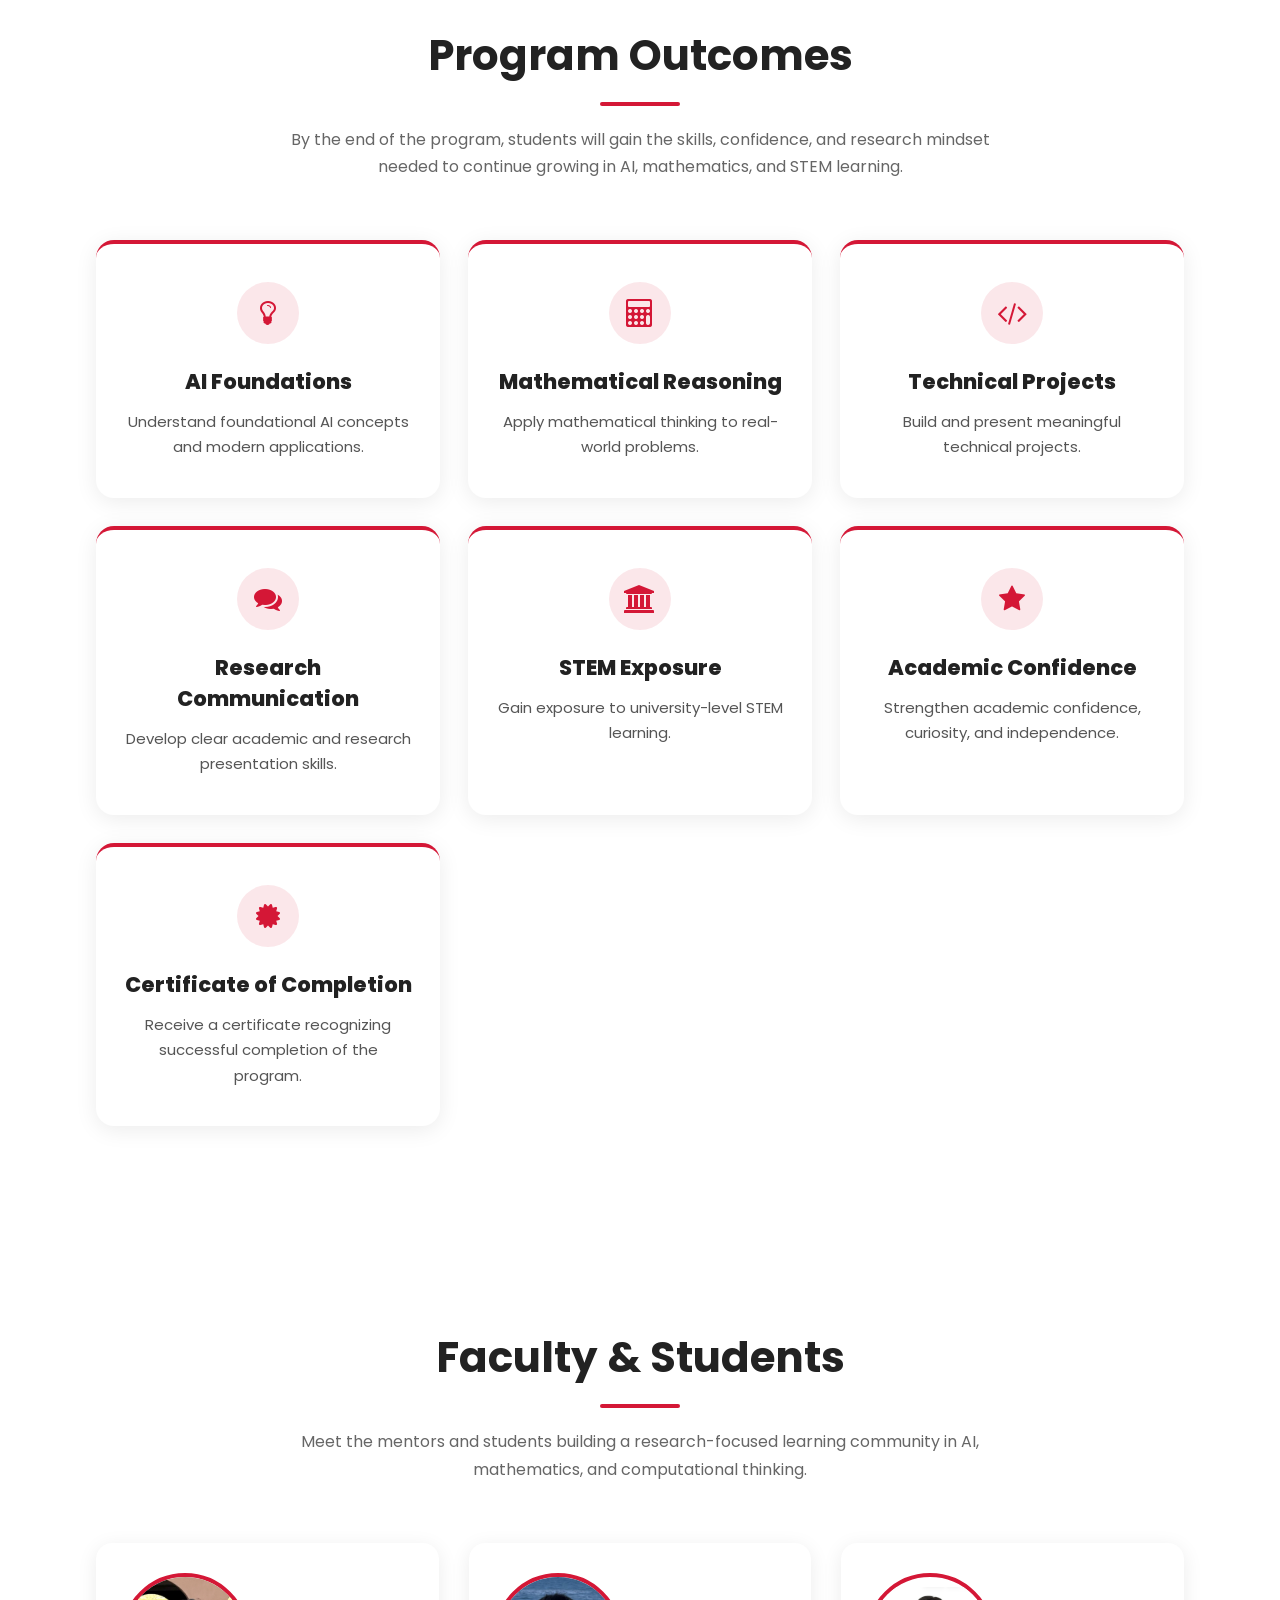
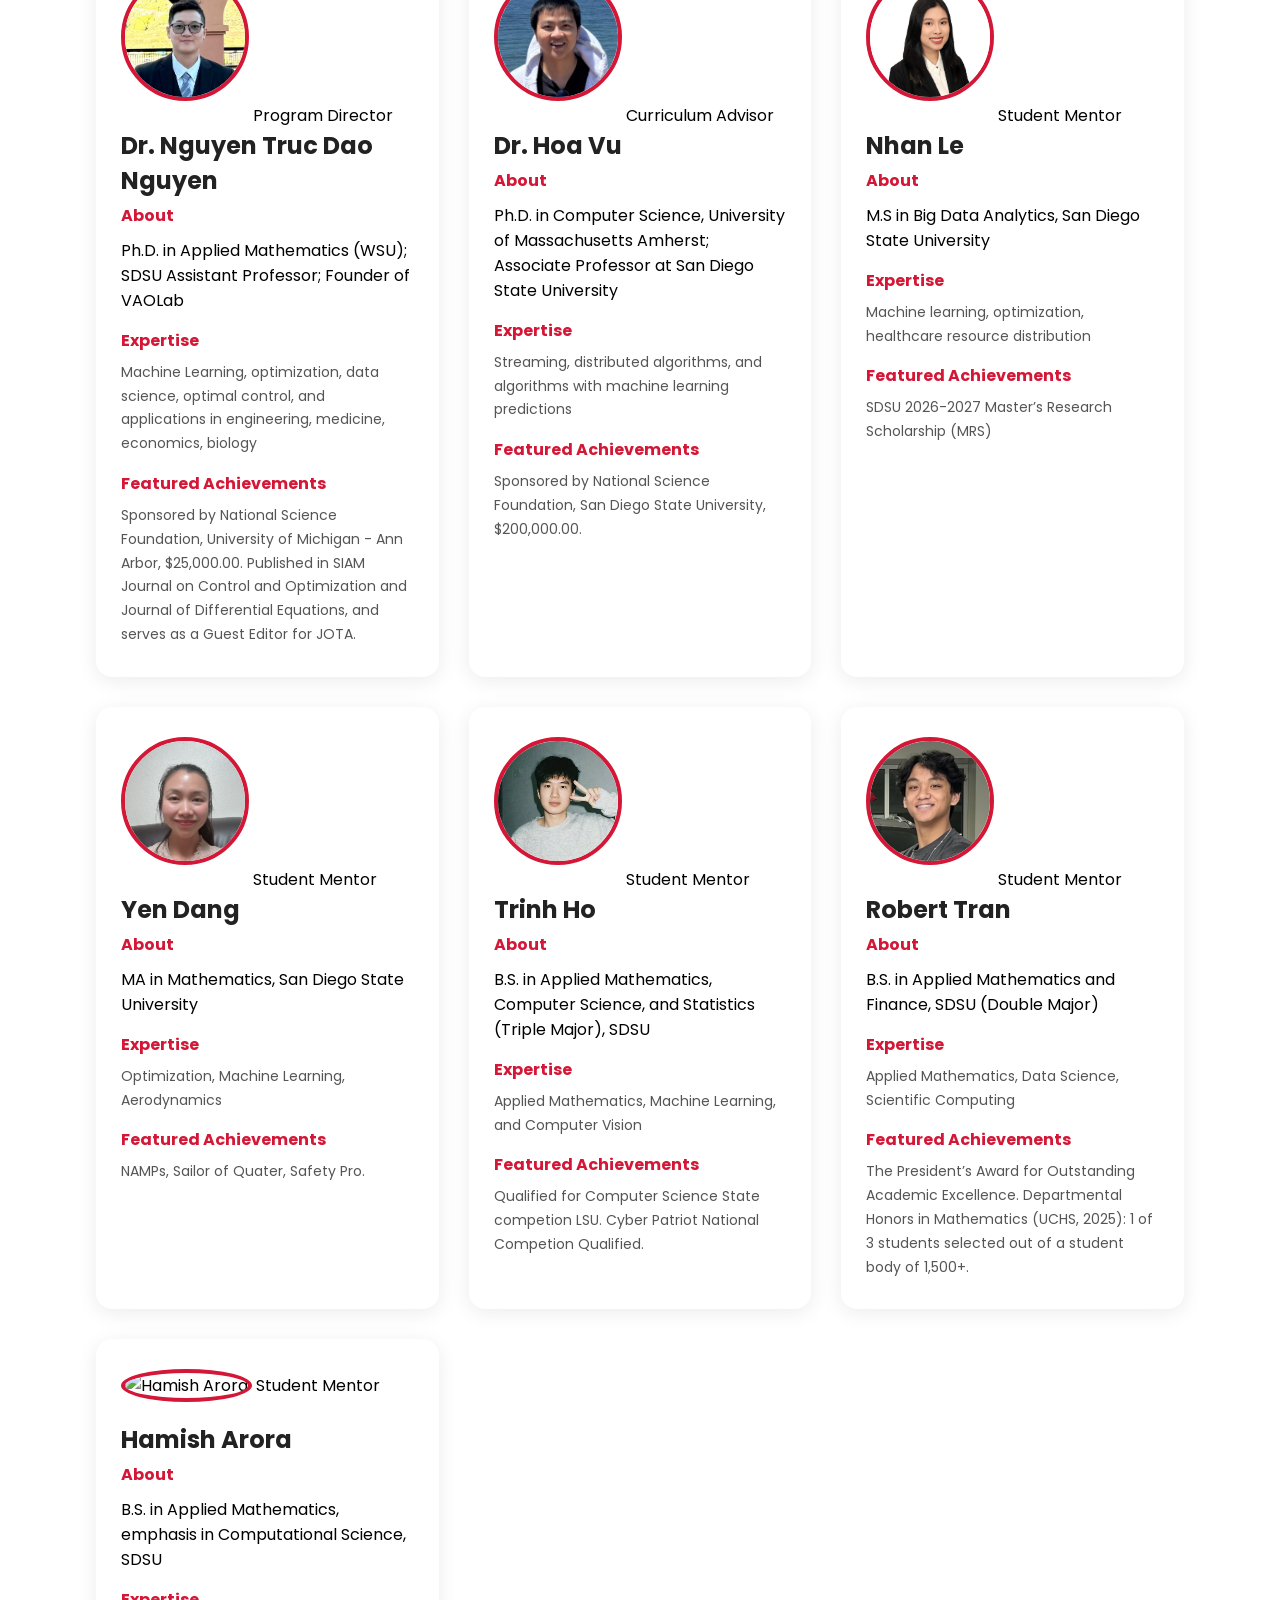
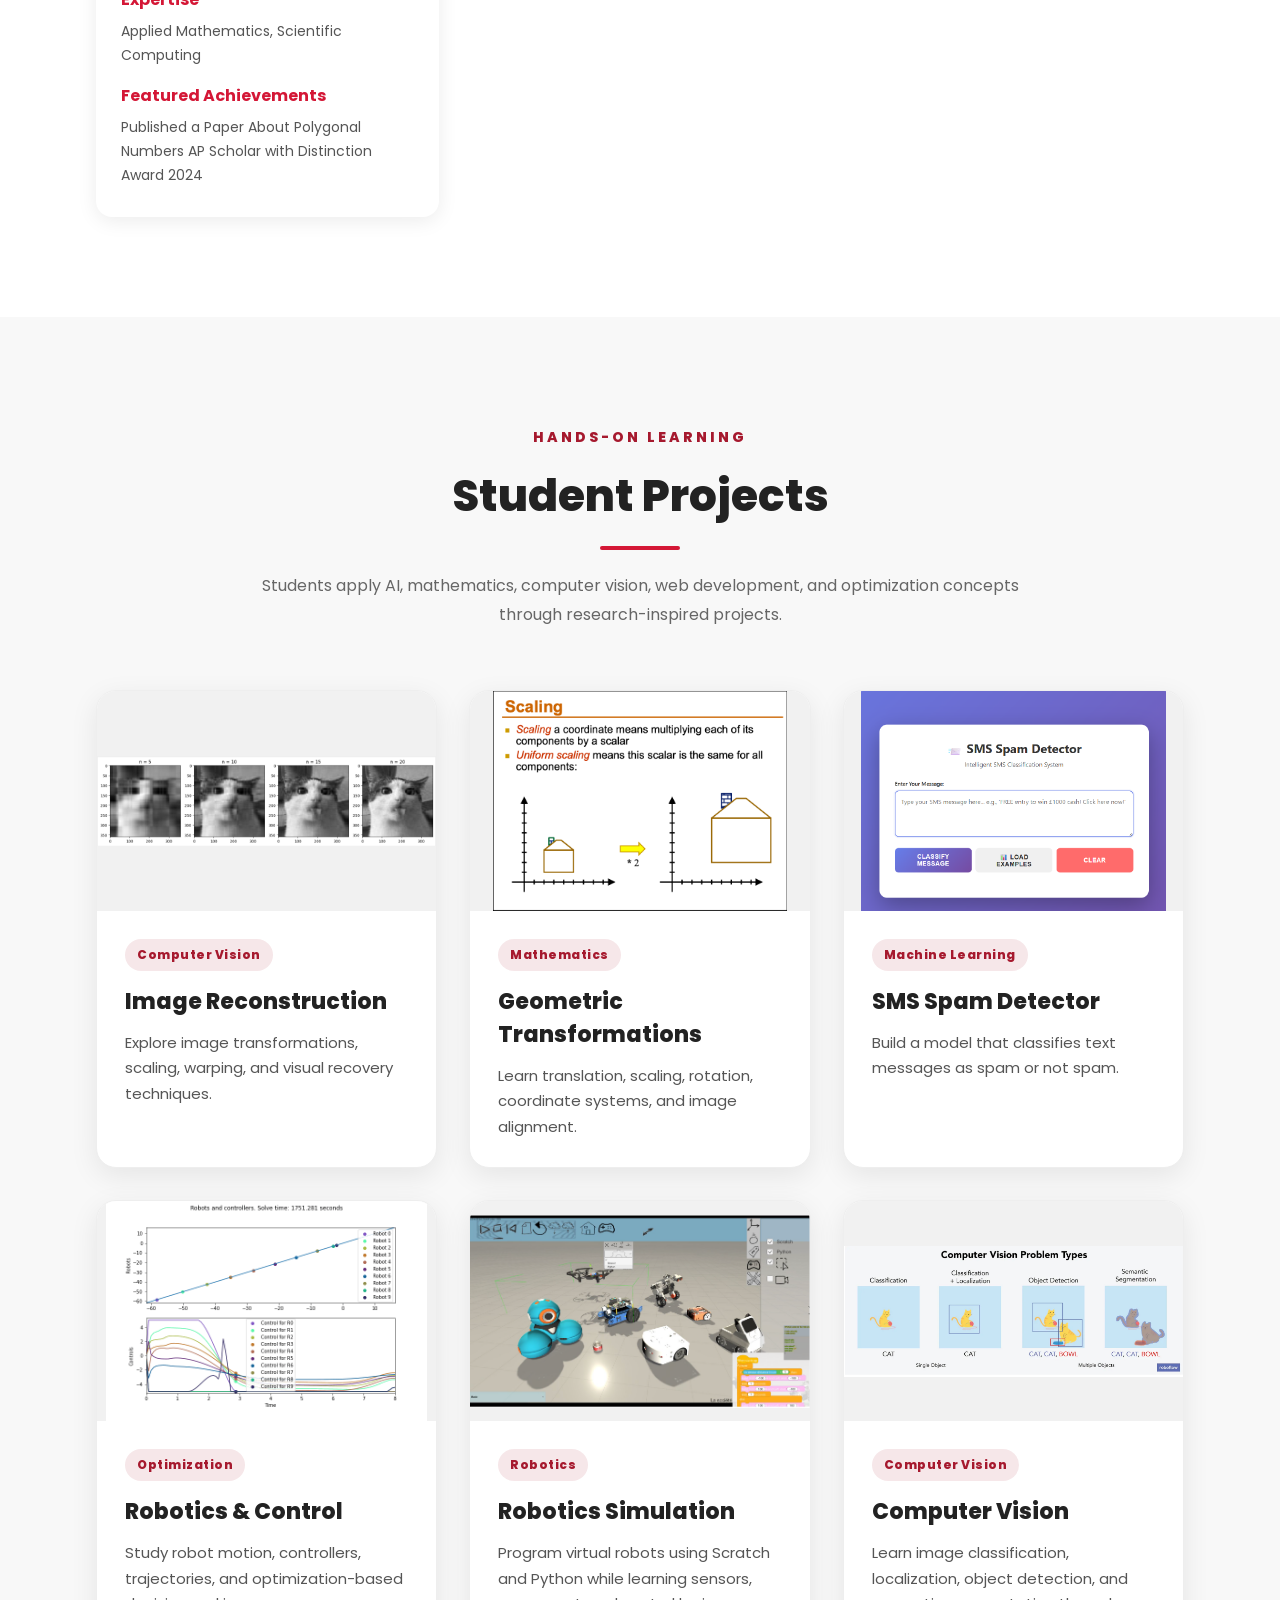
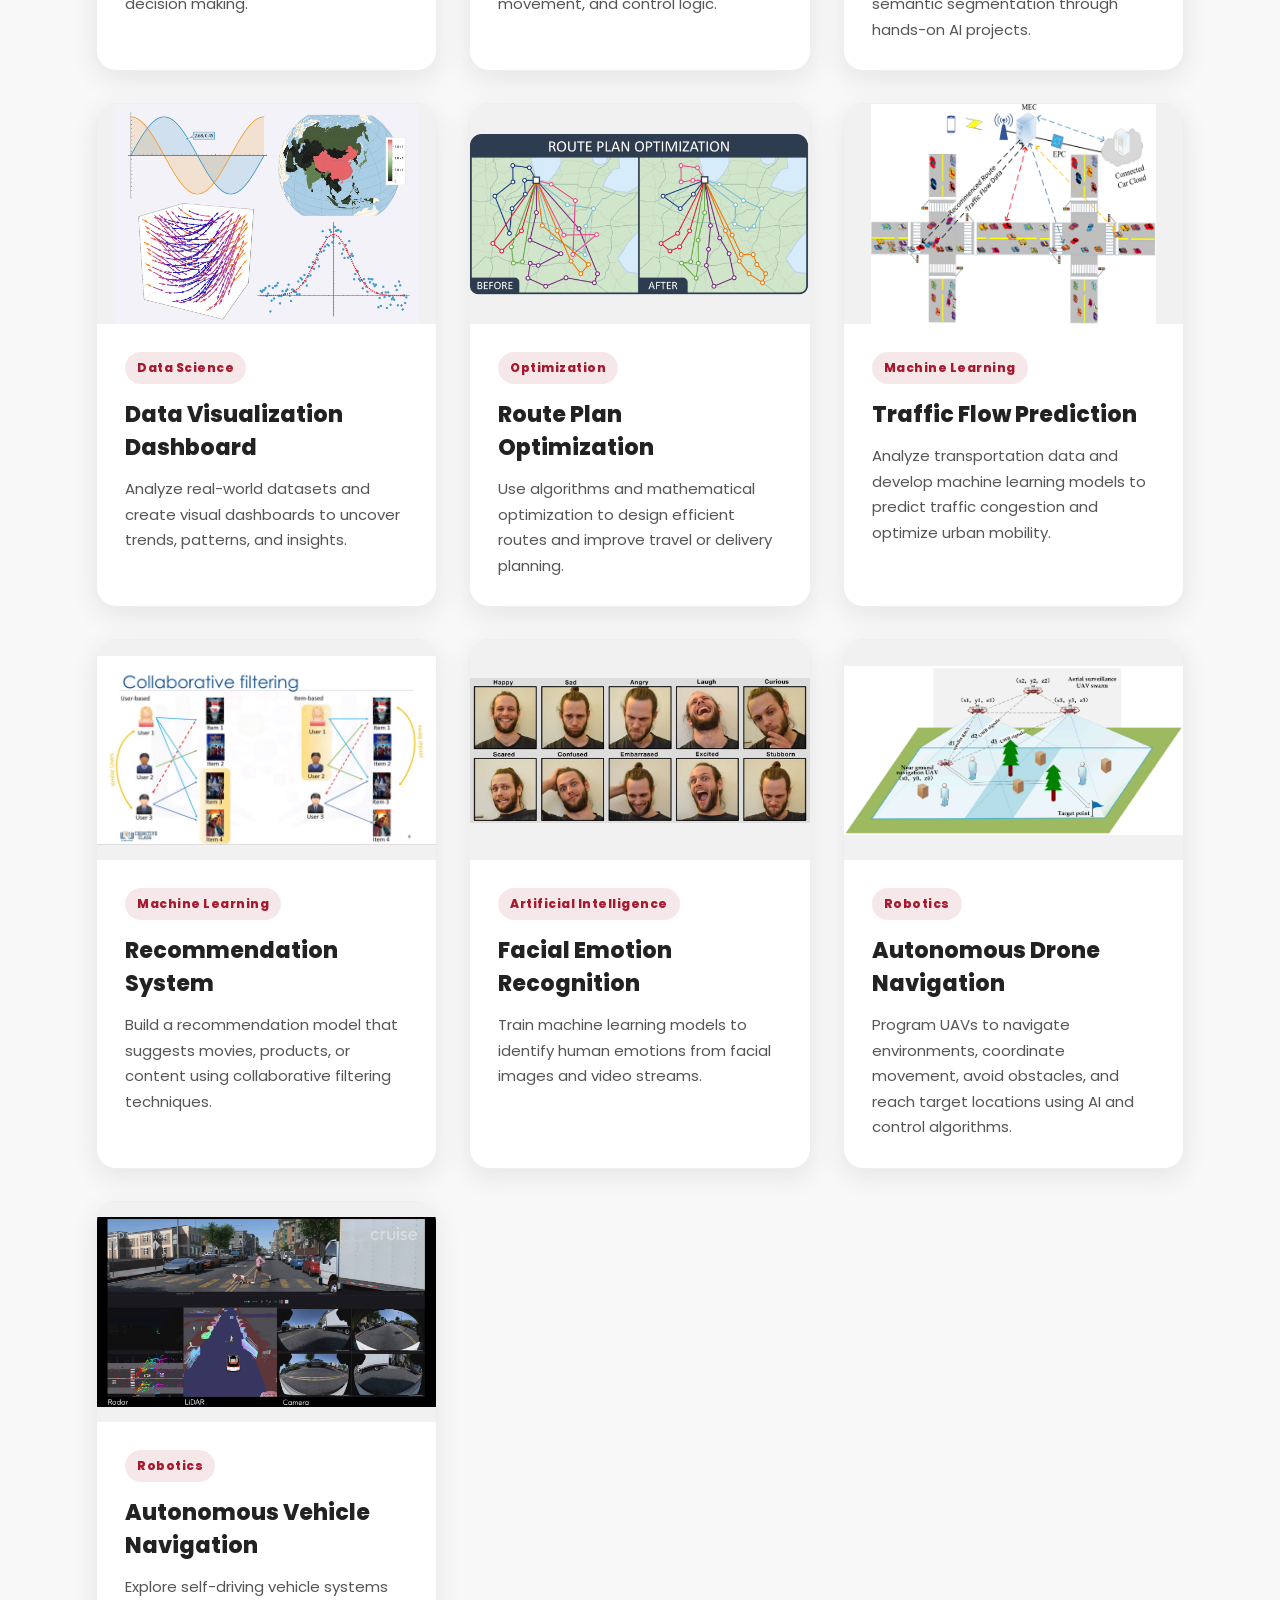
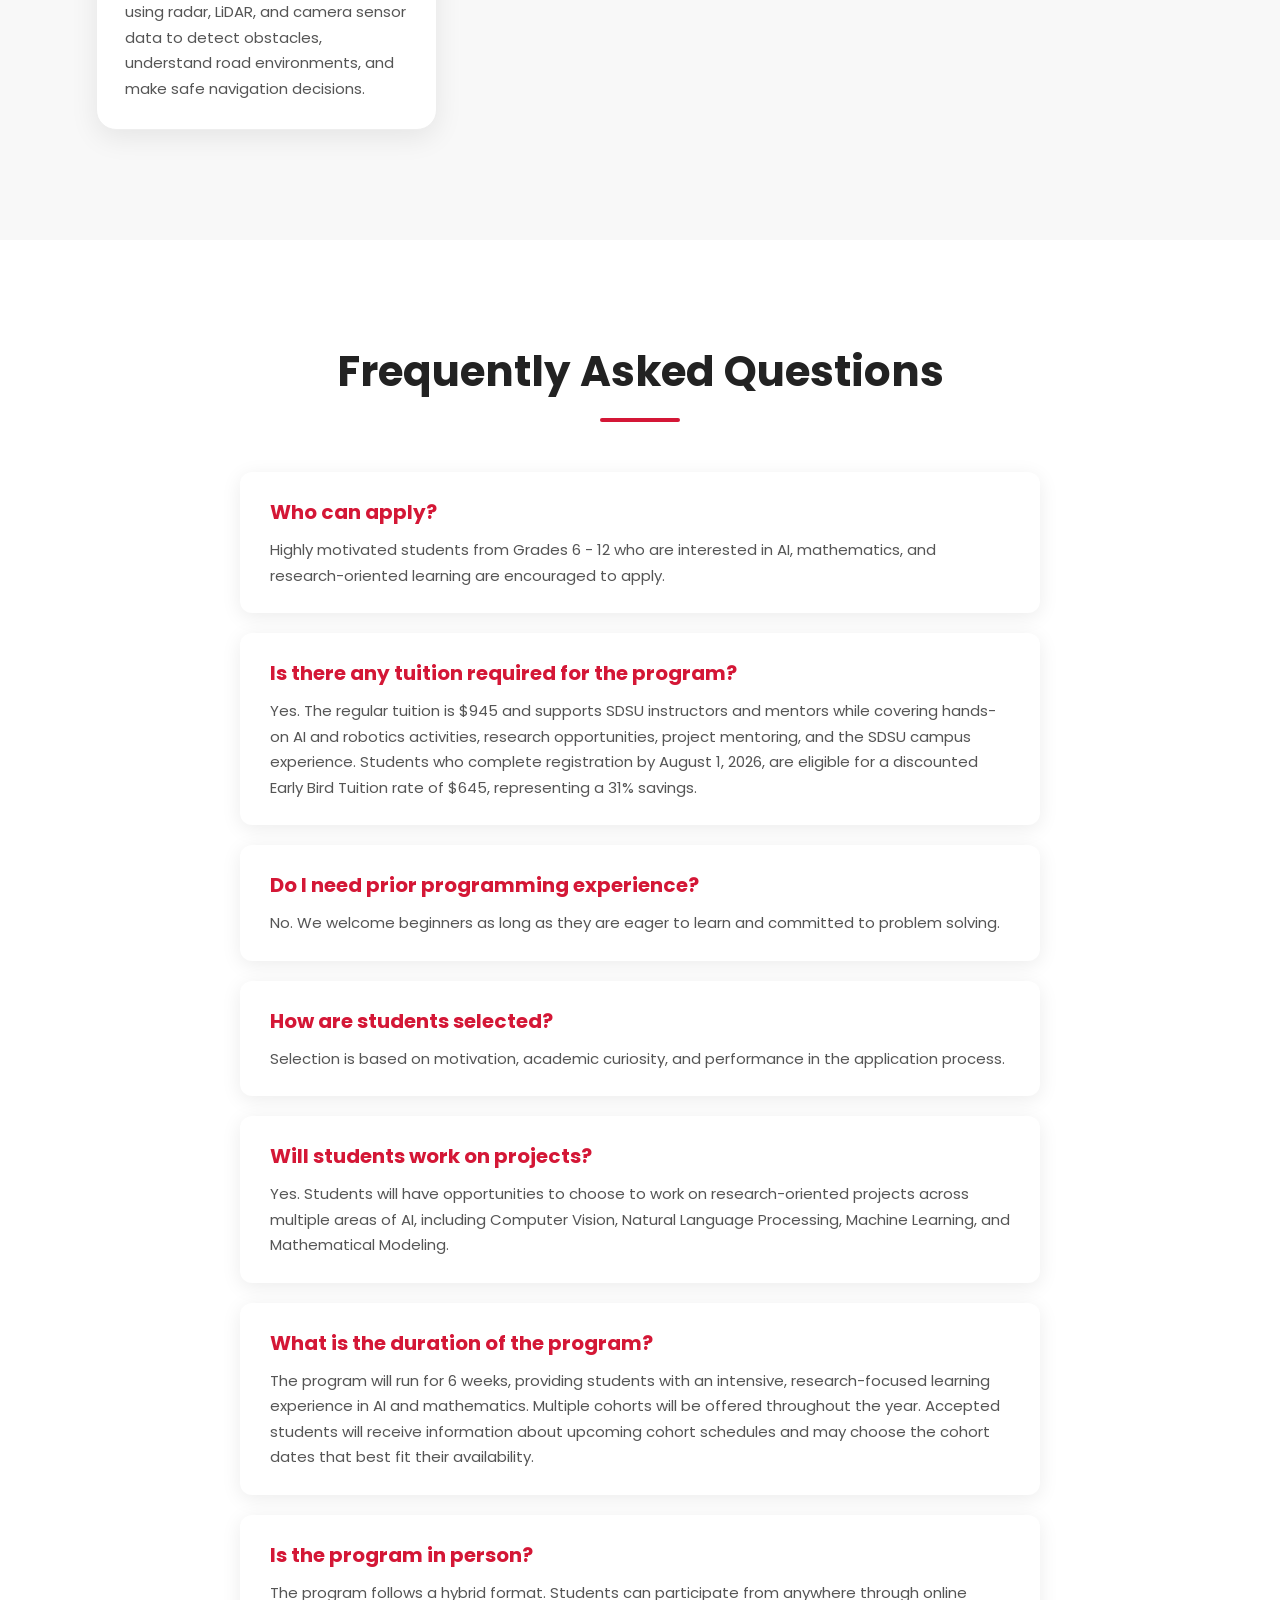
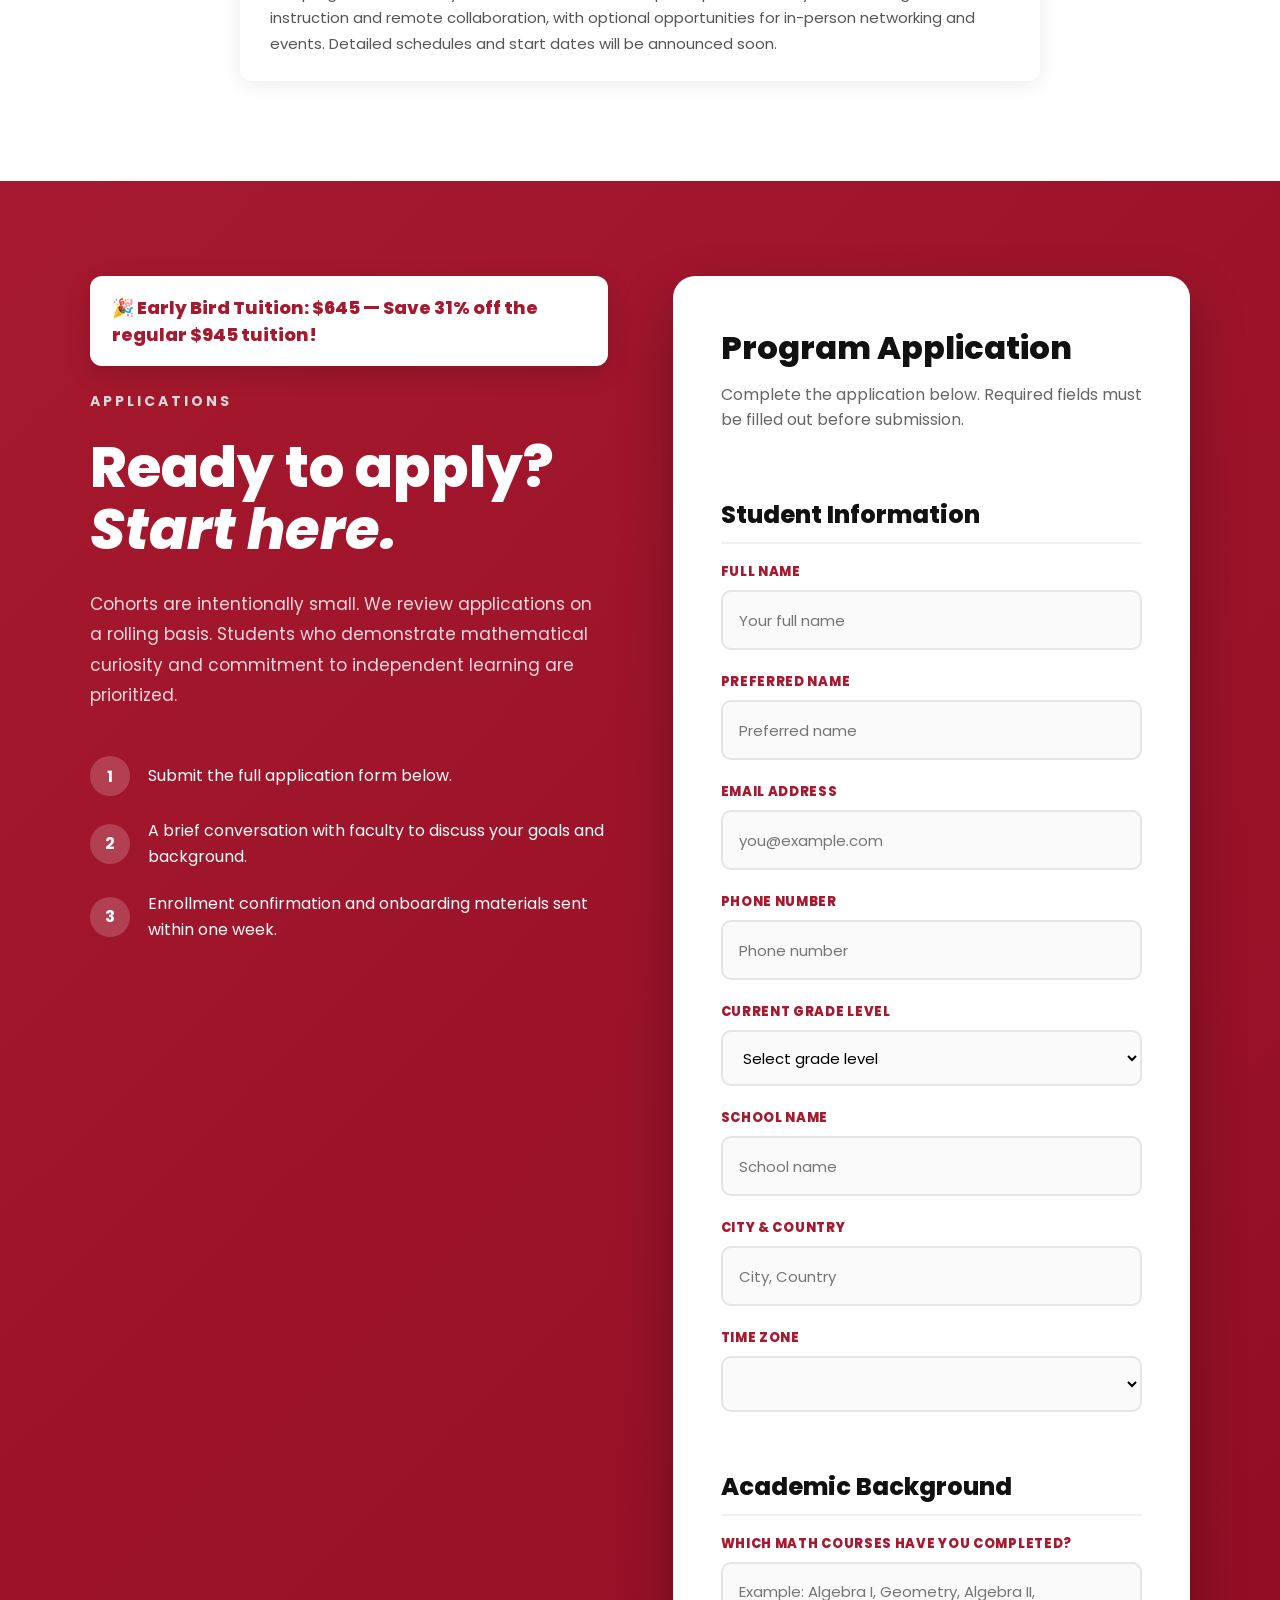
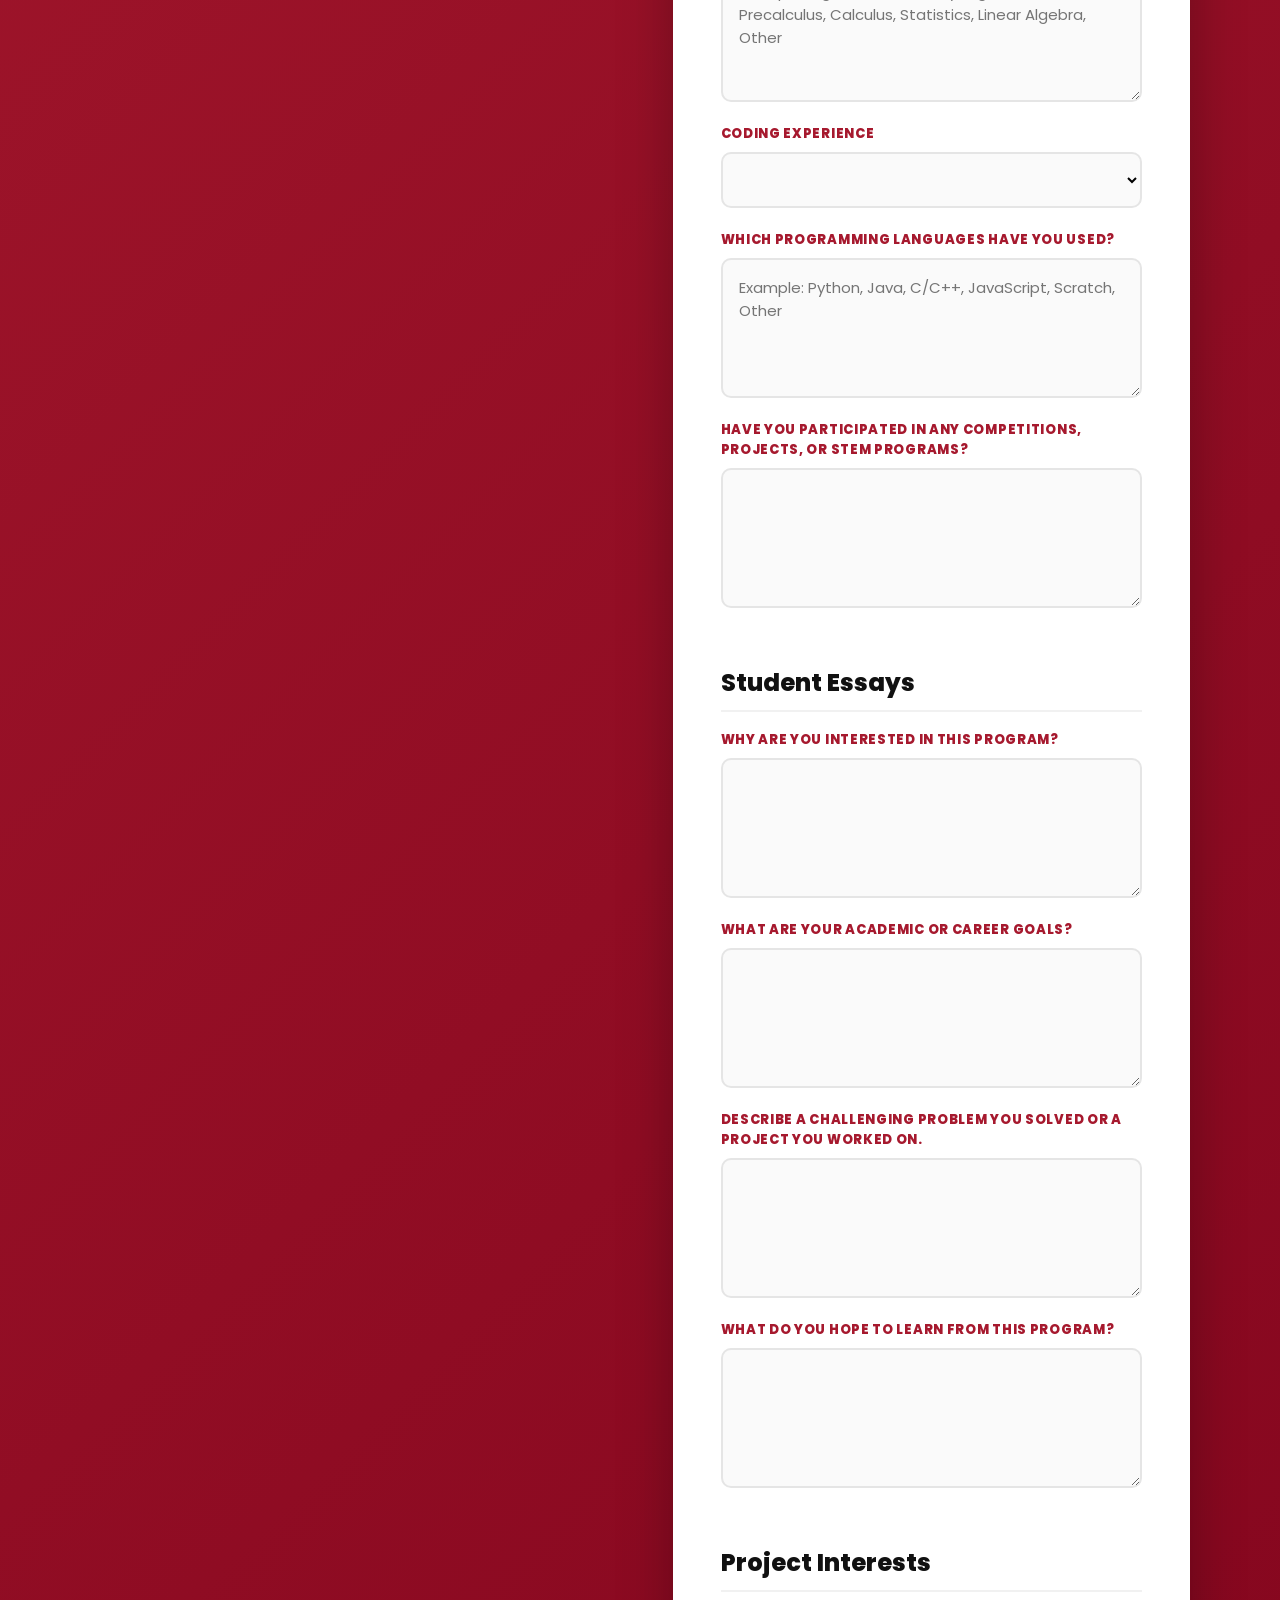
==== commit e2a6f4c4: "Update index.html" ====
--- a/index.html
+++ b/index.html
@@ -330,7 +330,7 @@
         <div class="person-card faculty-card">
             <img src="images/Dao.png" alt="Dr. Nguyen Truc Dao Nguyen">
 
-            <span class="person-tag">Program Director & Faculty Mentor</span>
+            <span class="person-tag">Program Director</span>
 
             <h2>Dr. Nguyen Truc Dao Nguyen</h2>
             <h4>About</h4>
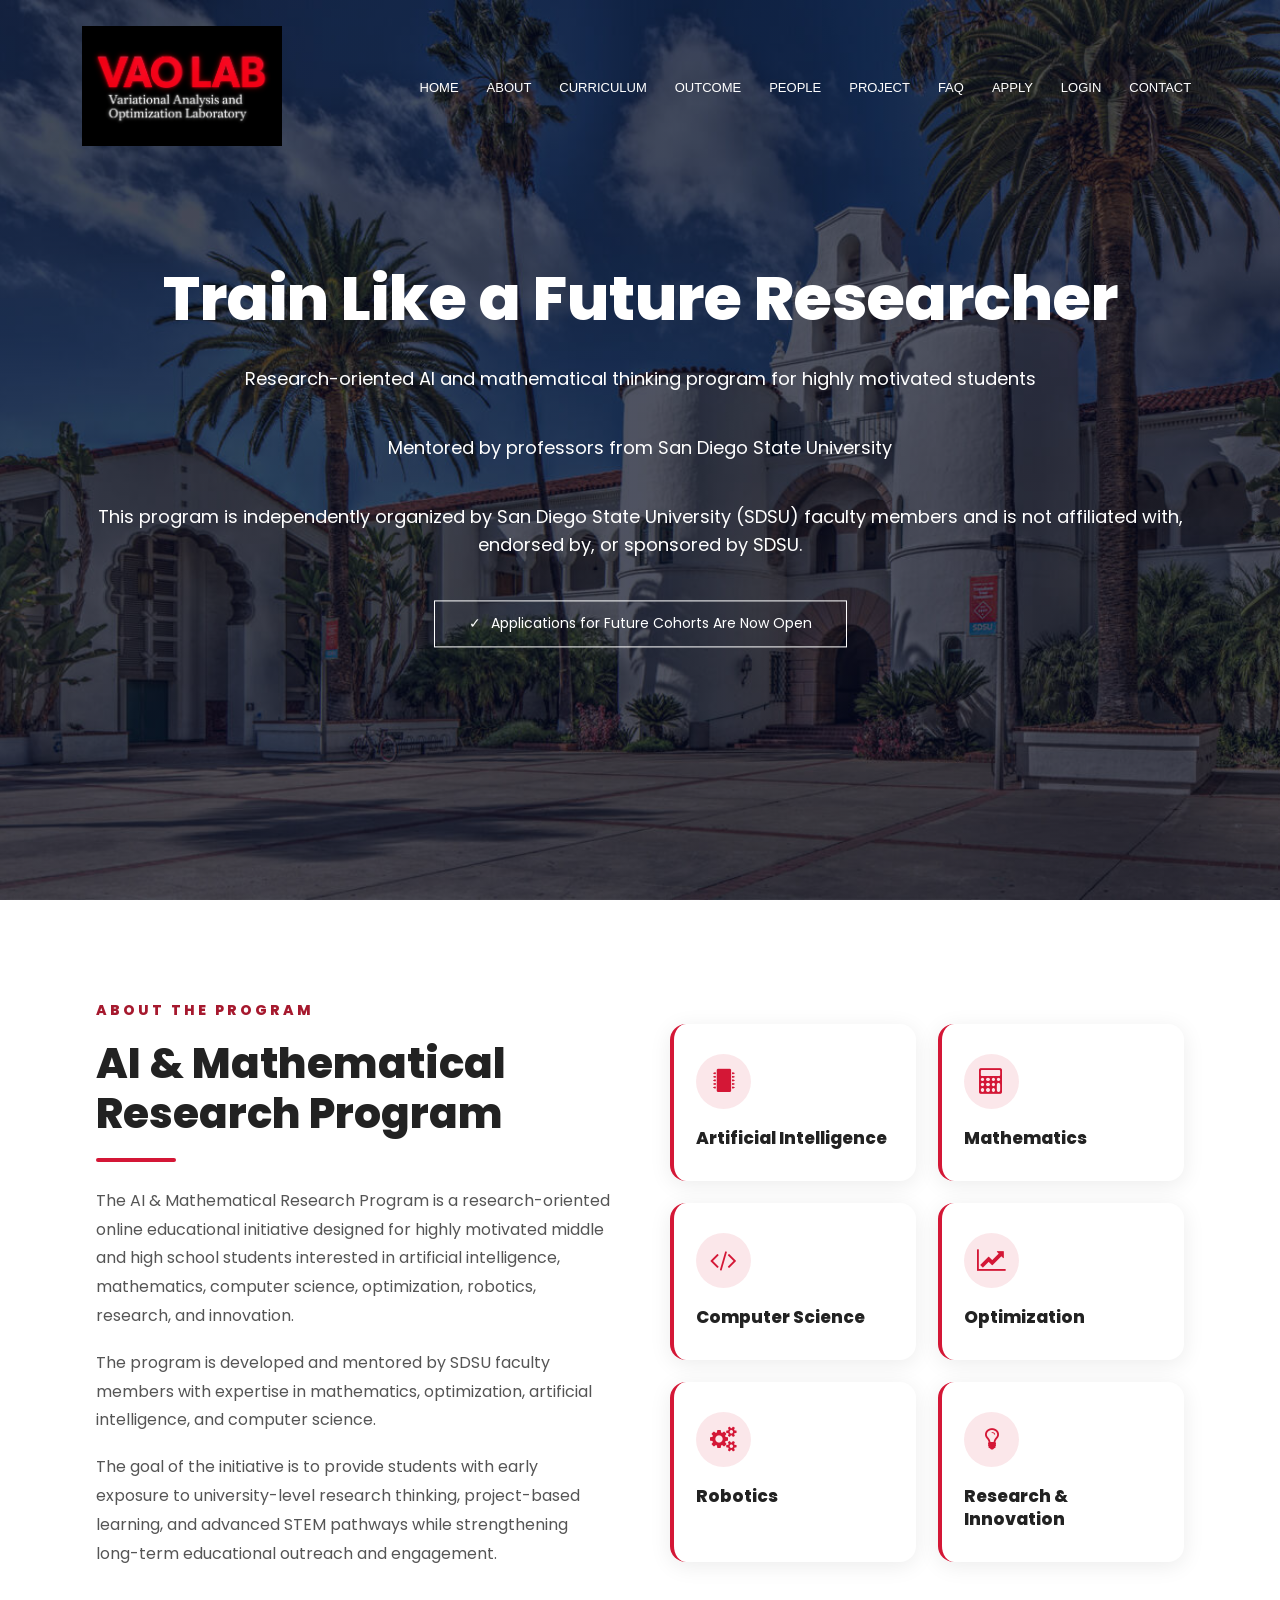
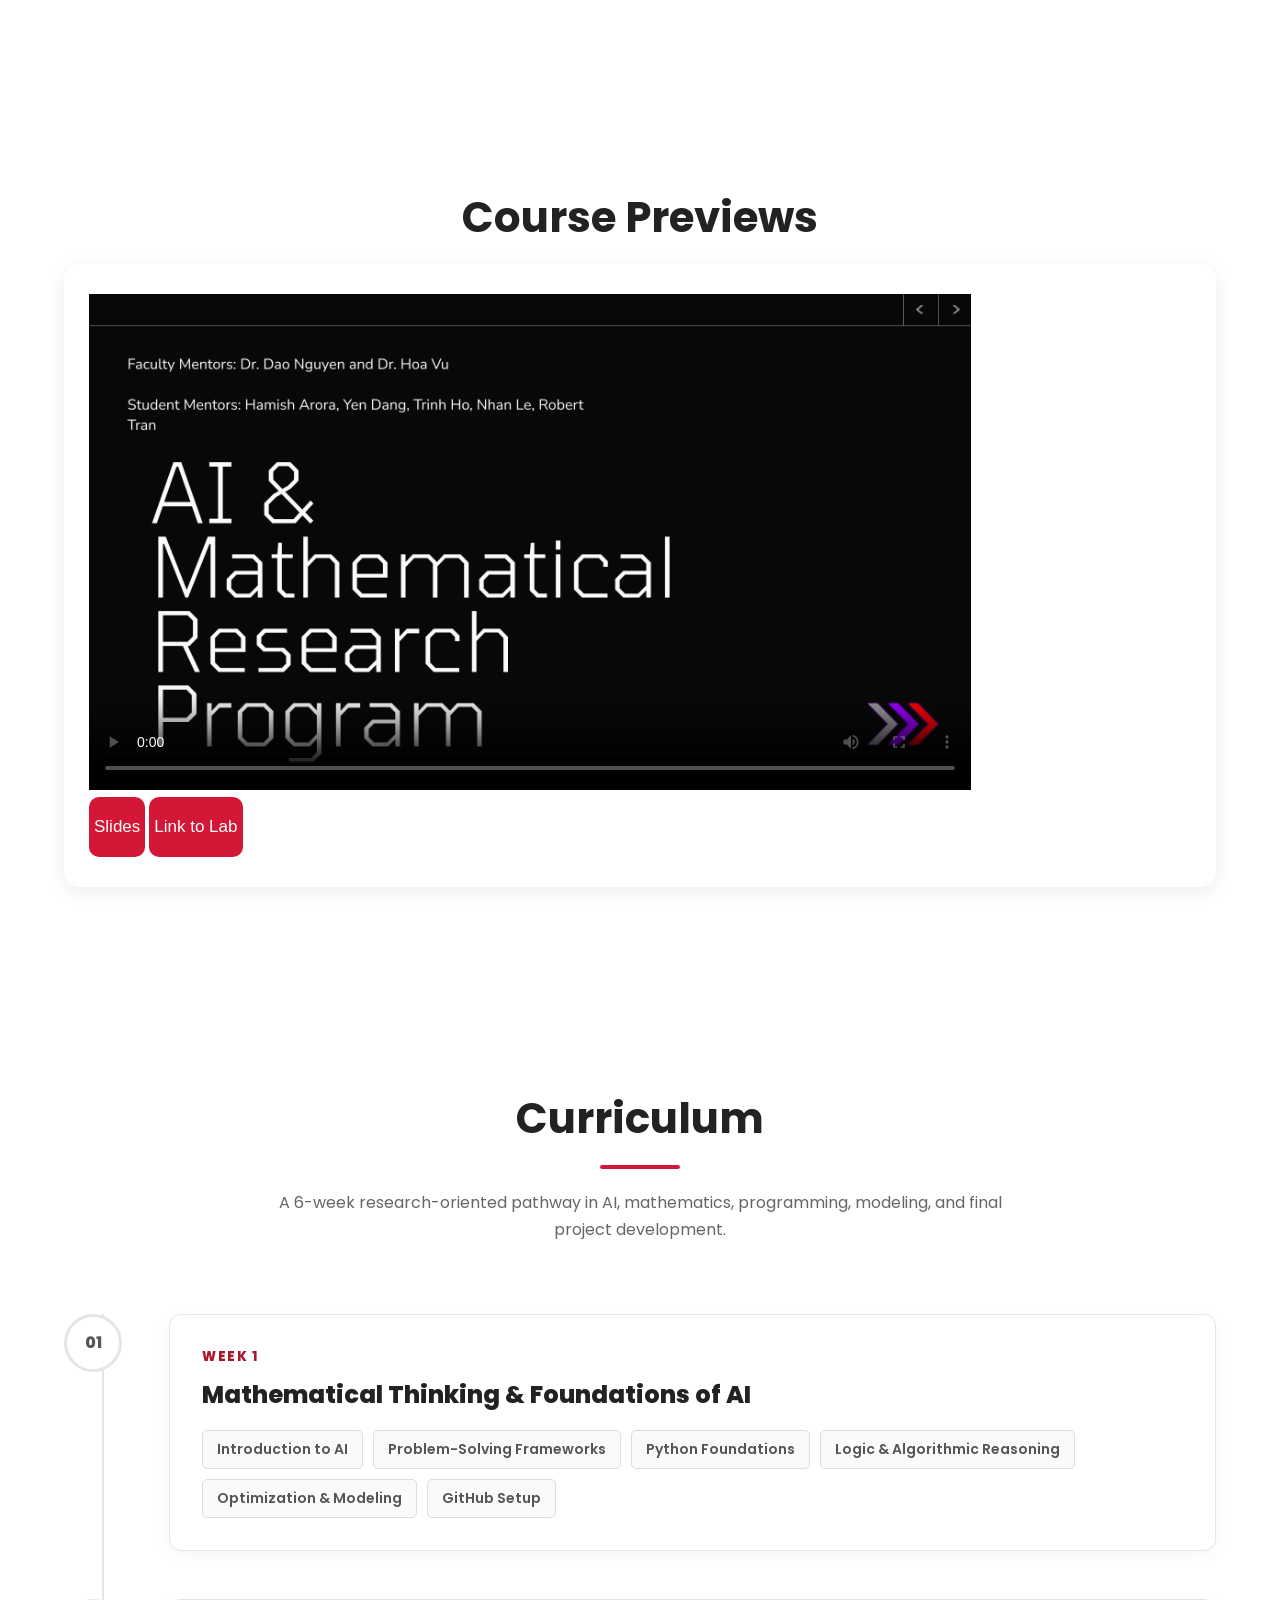
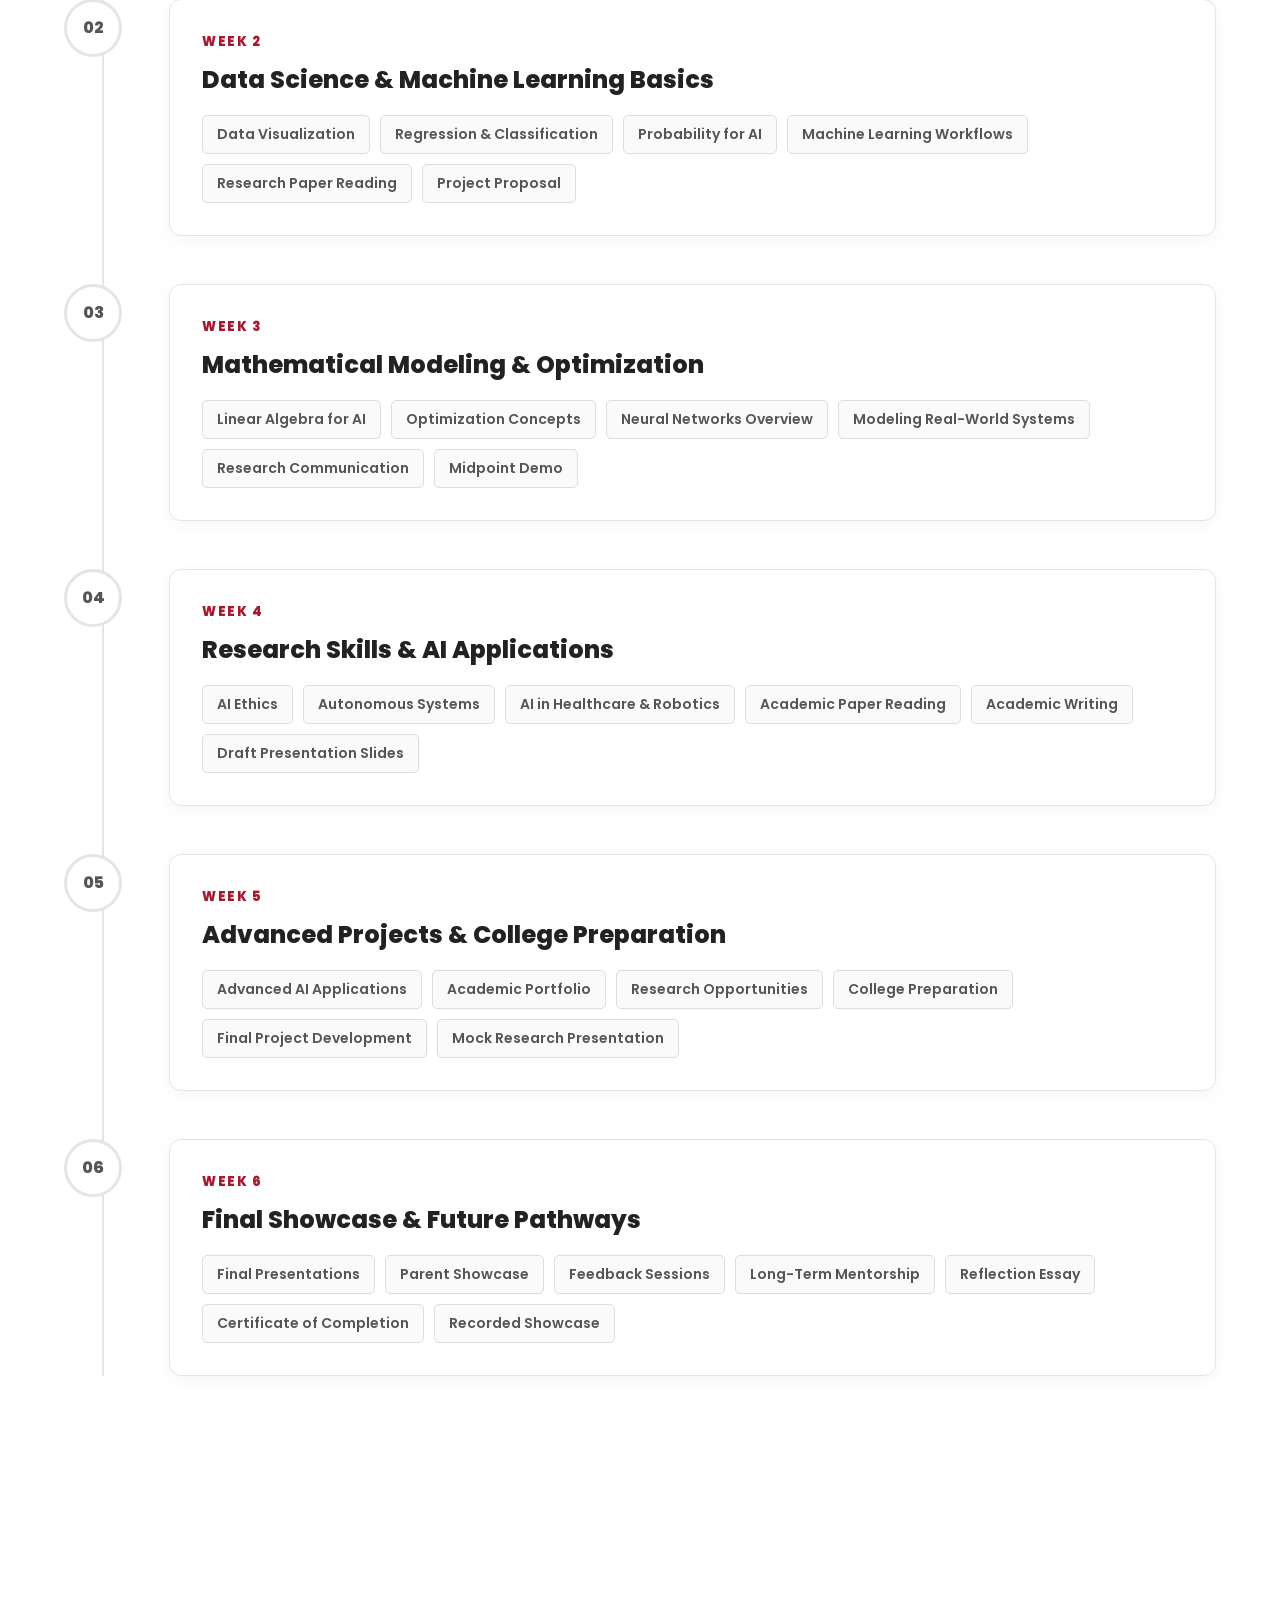
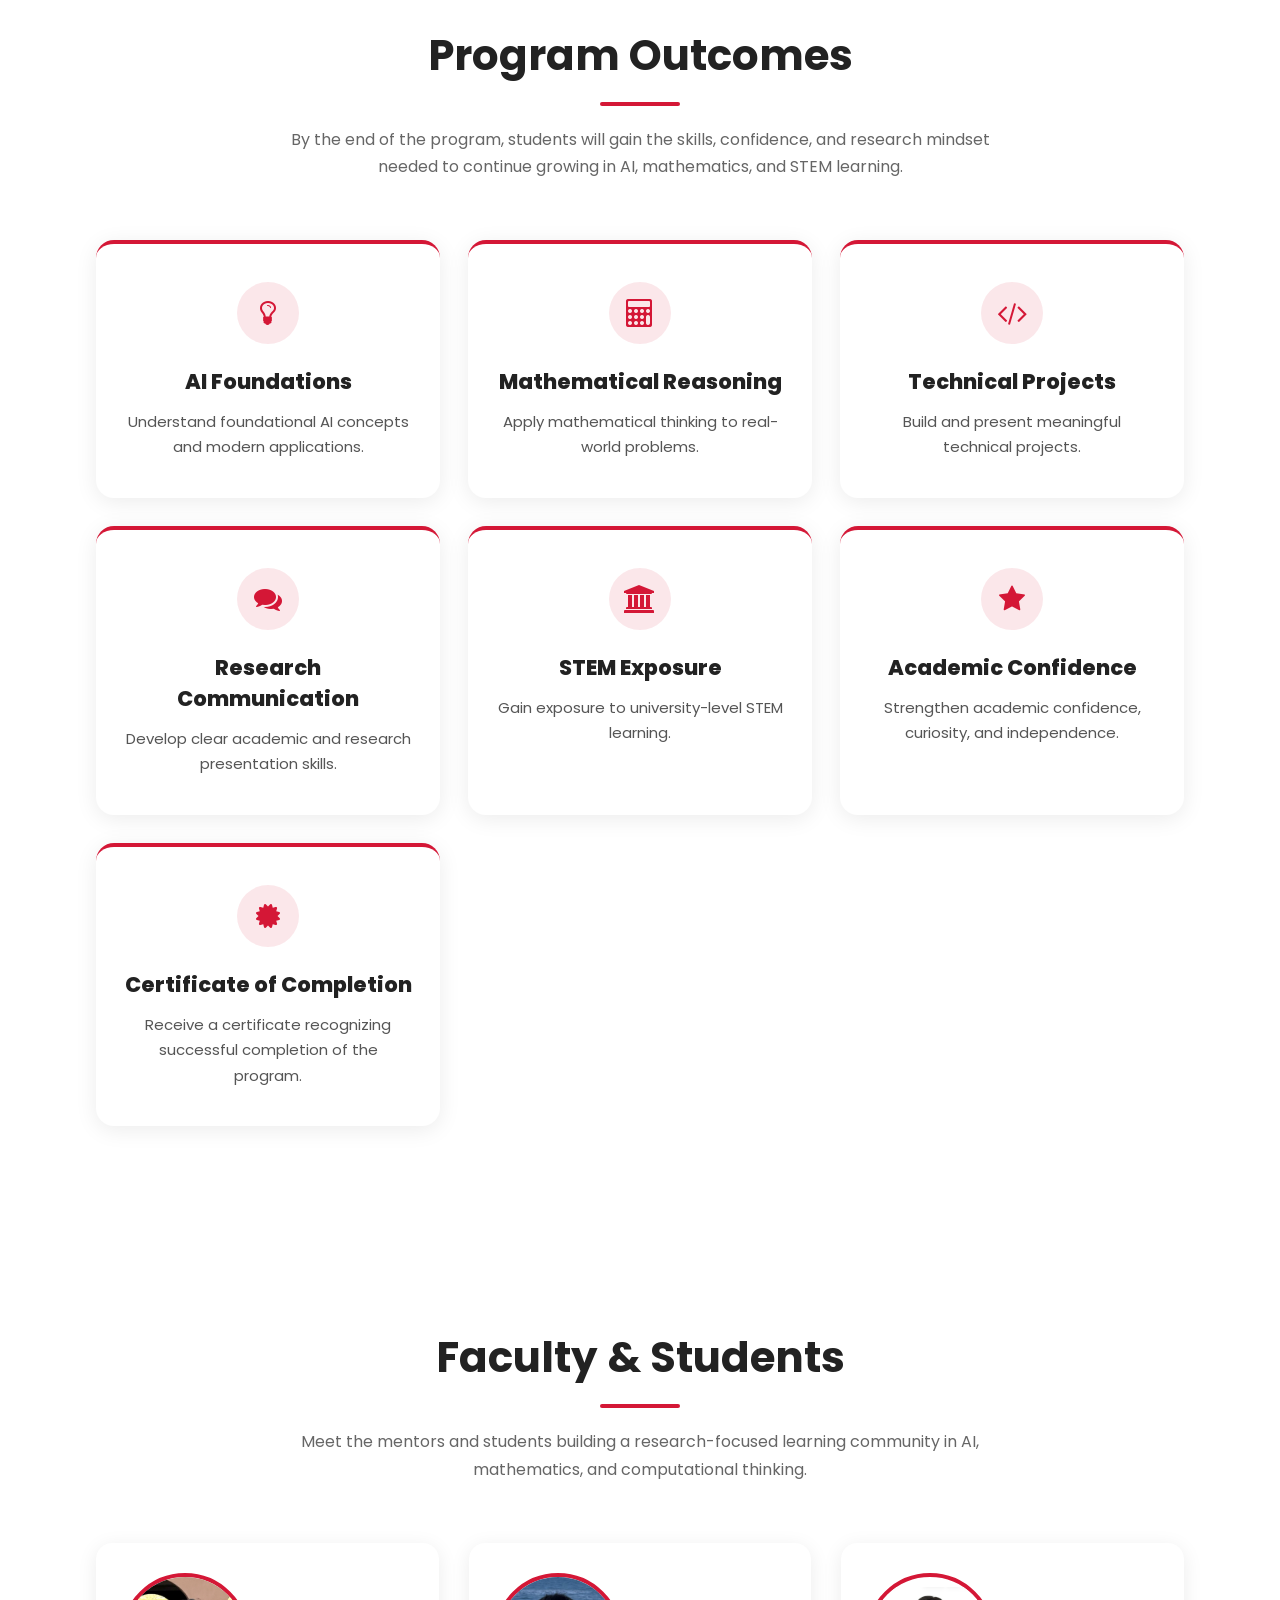
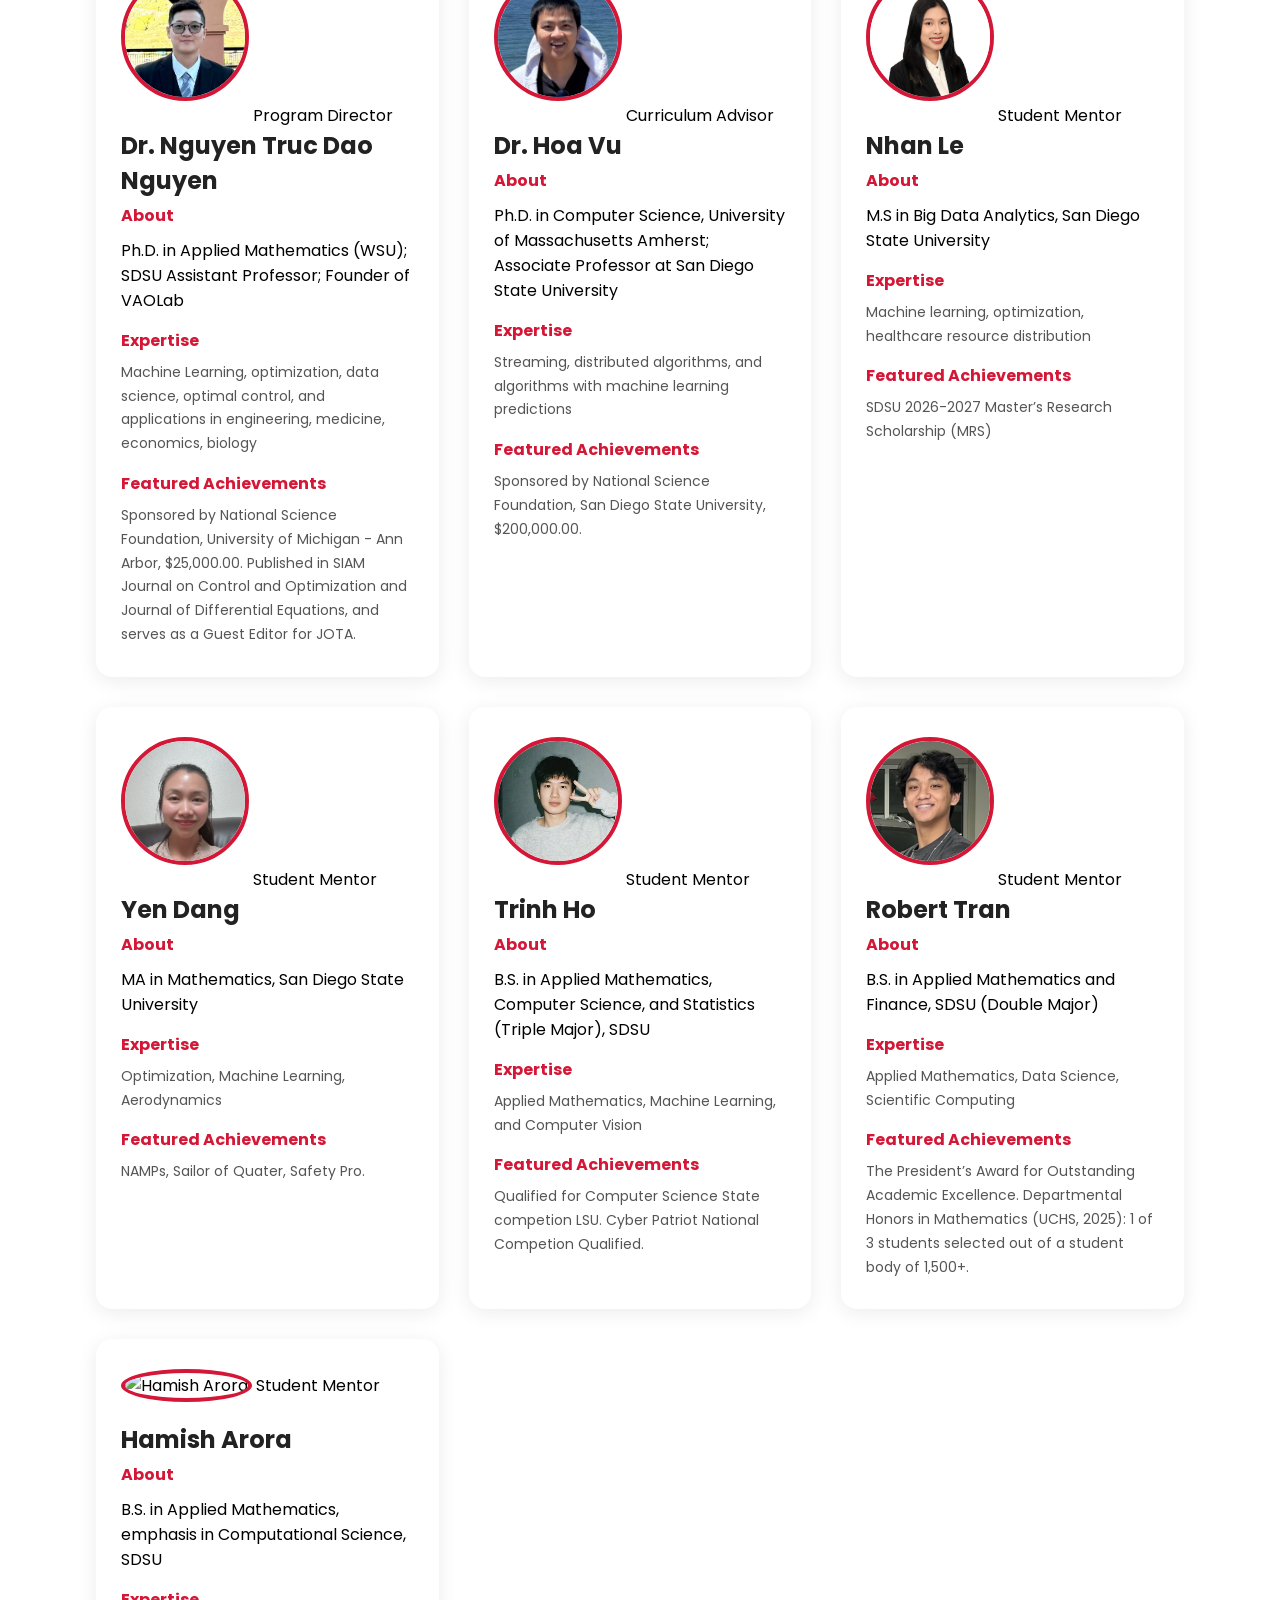
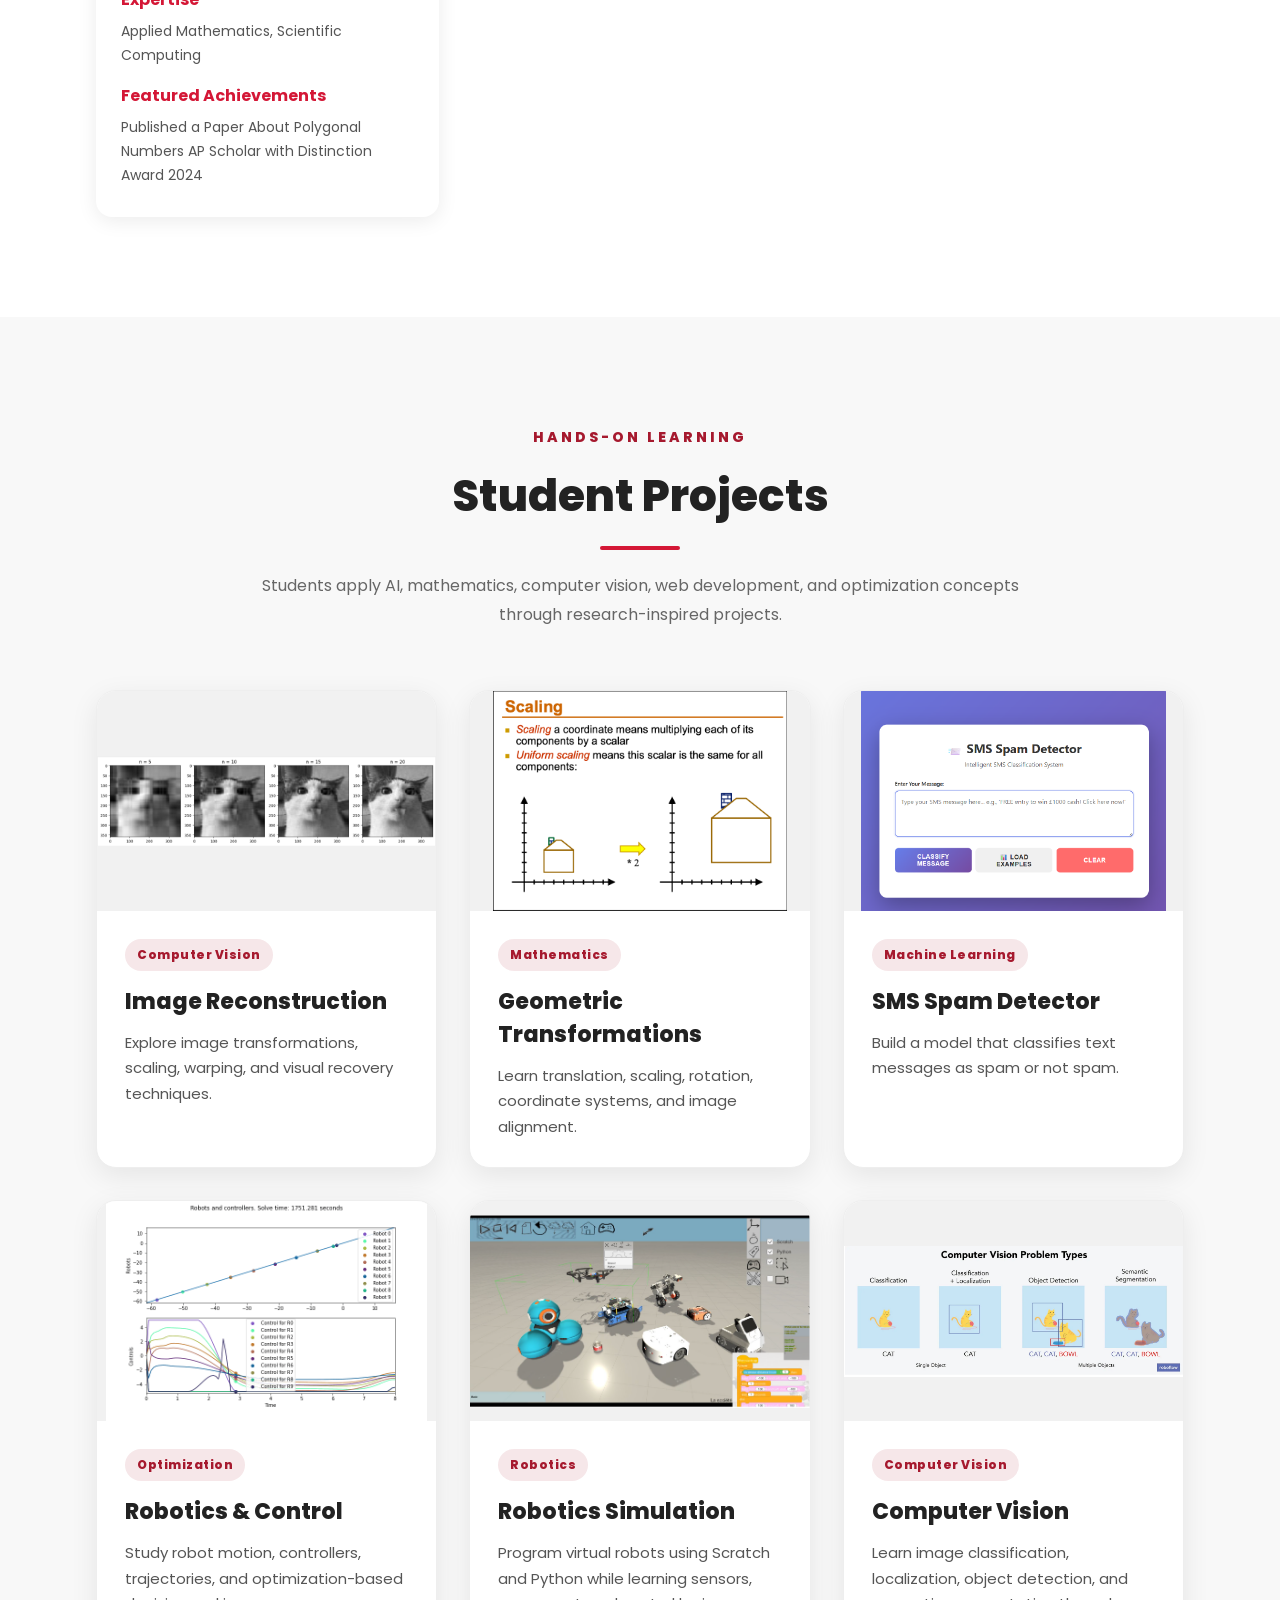
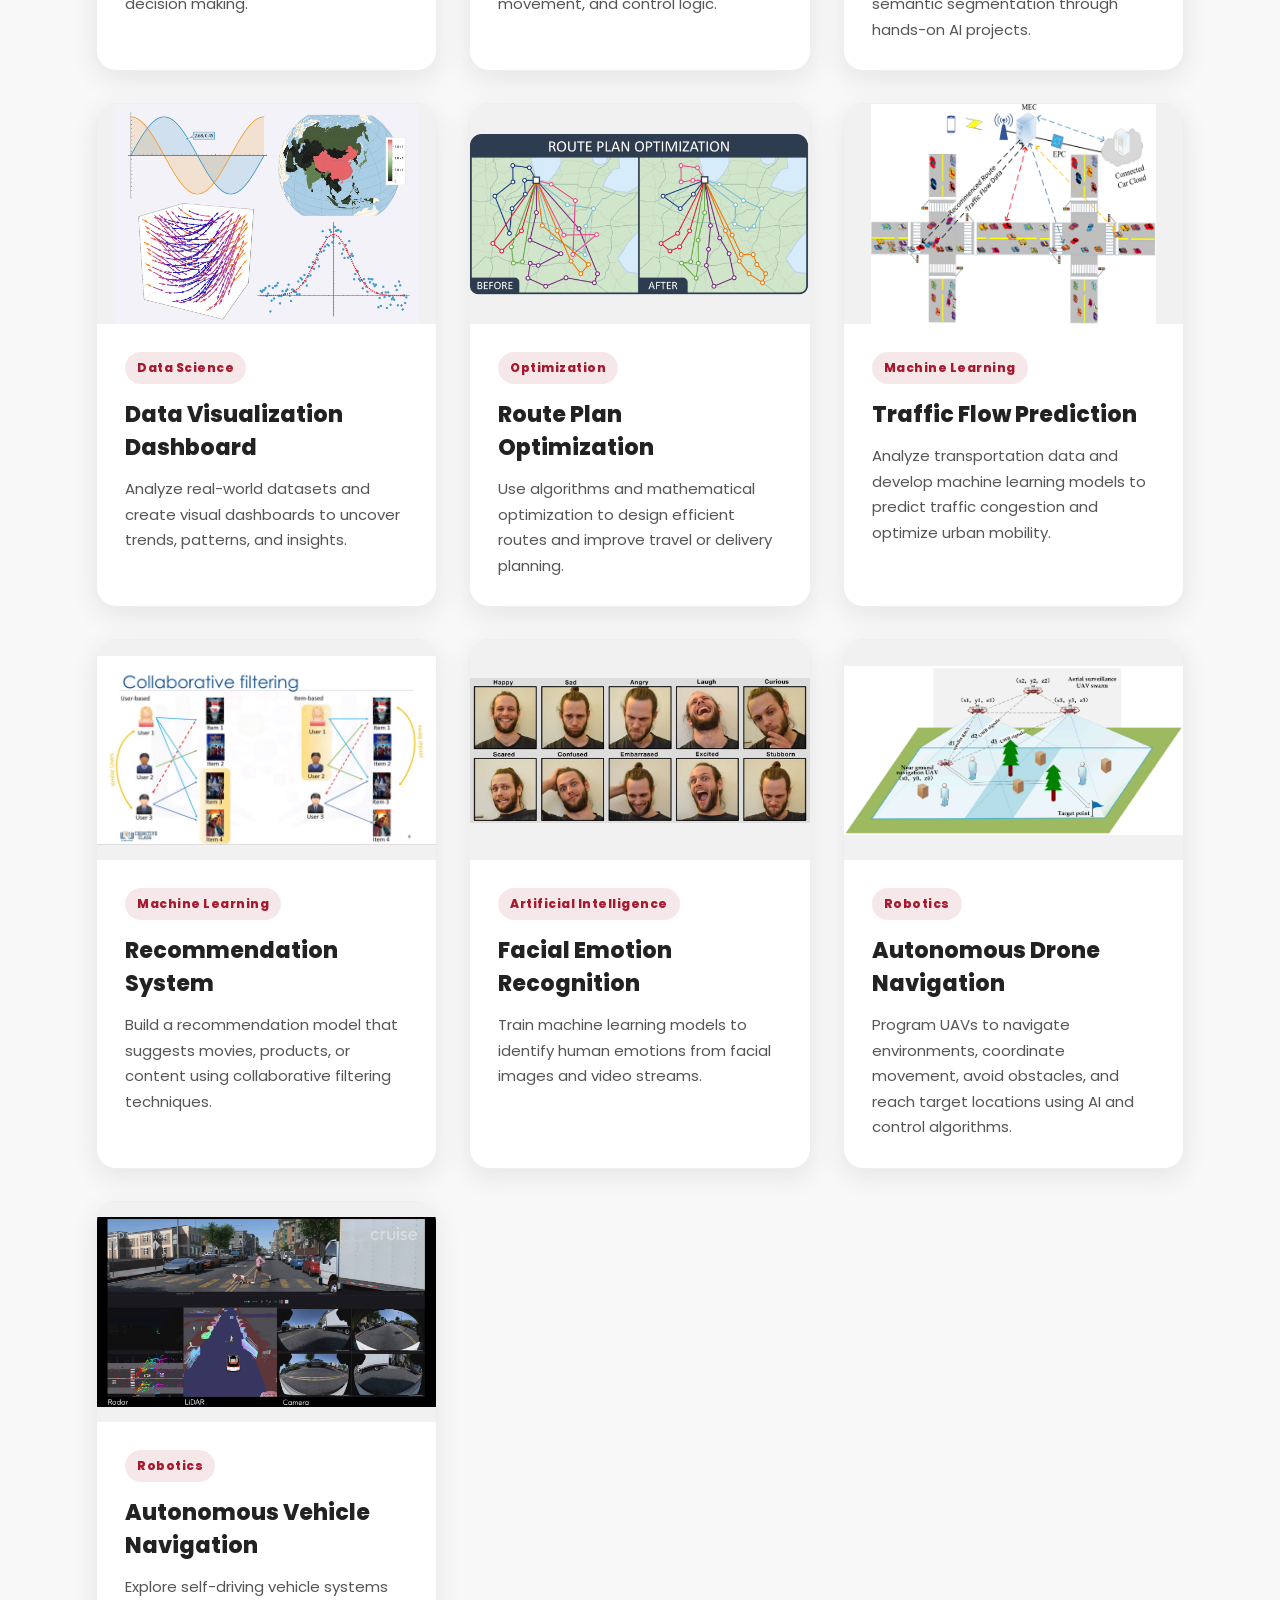
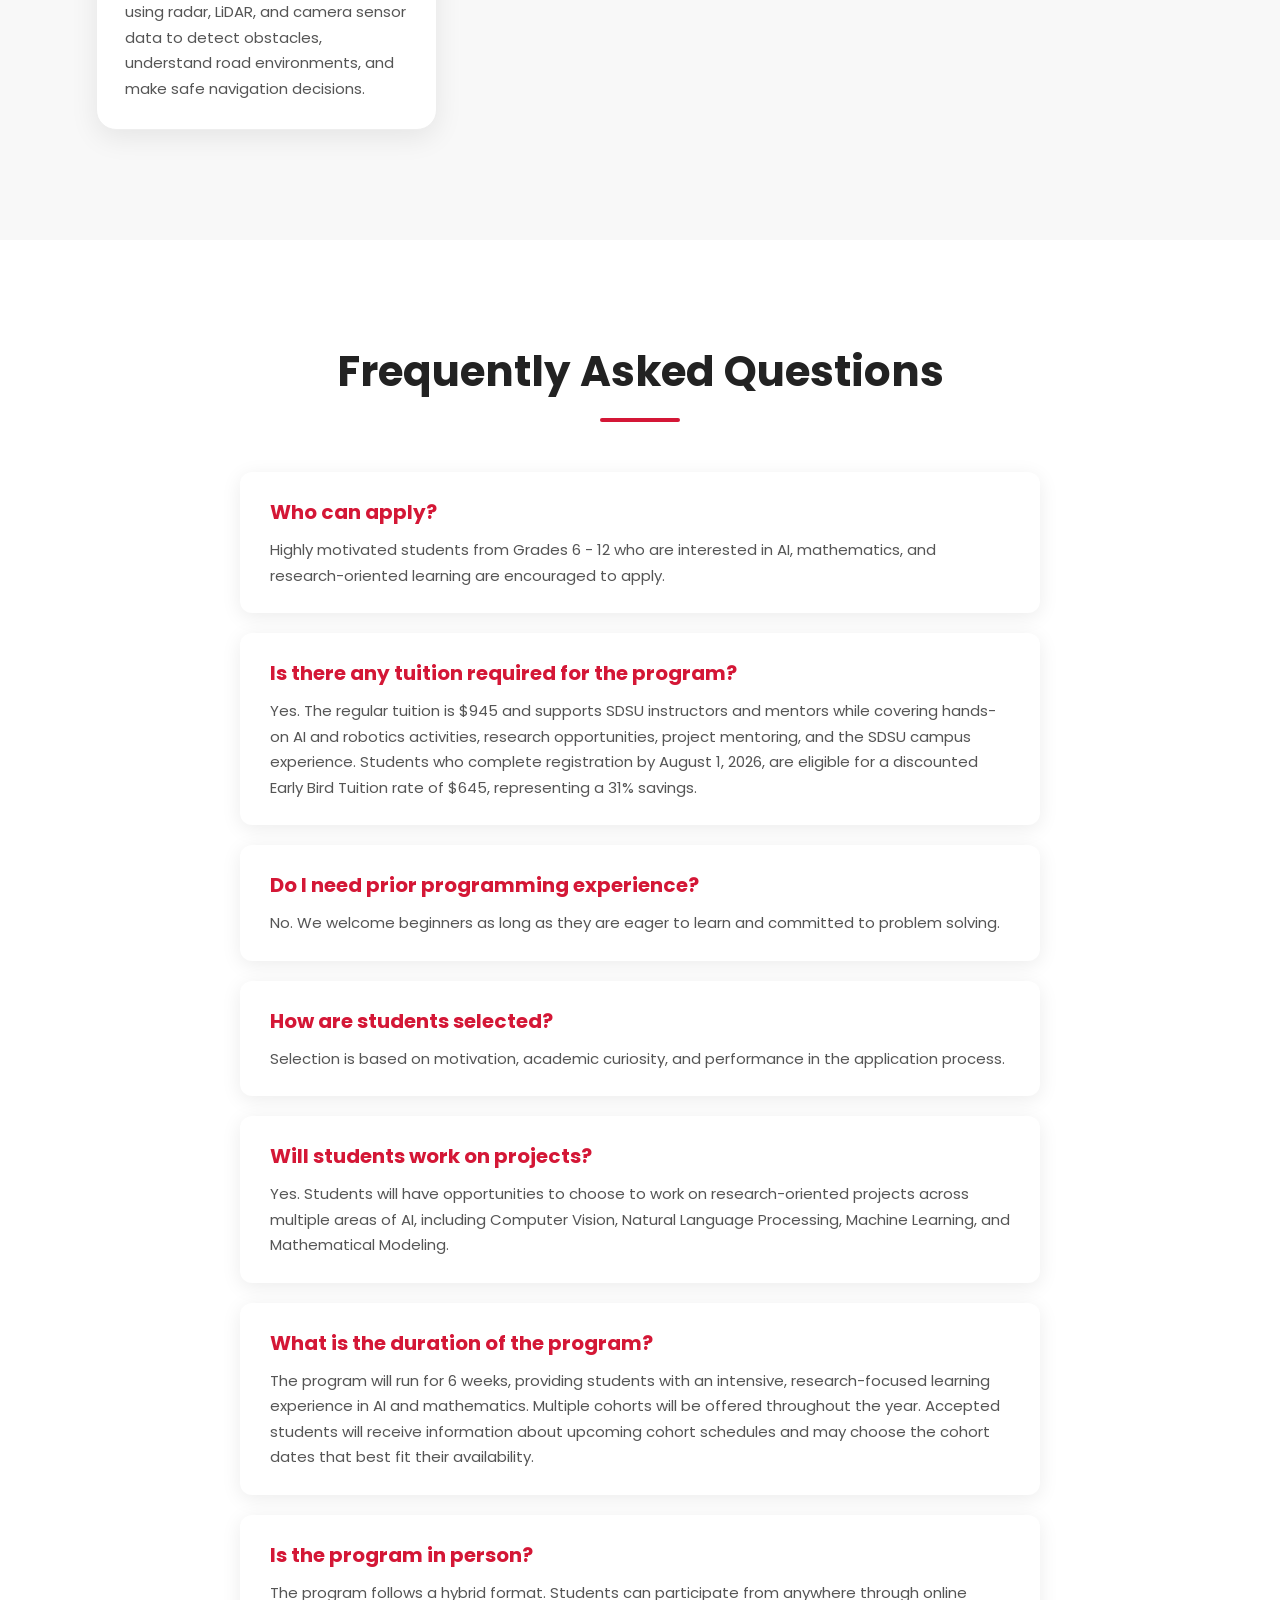
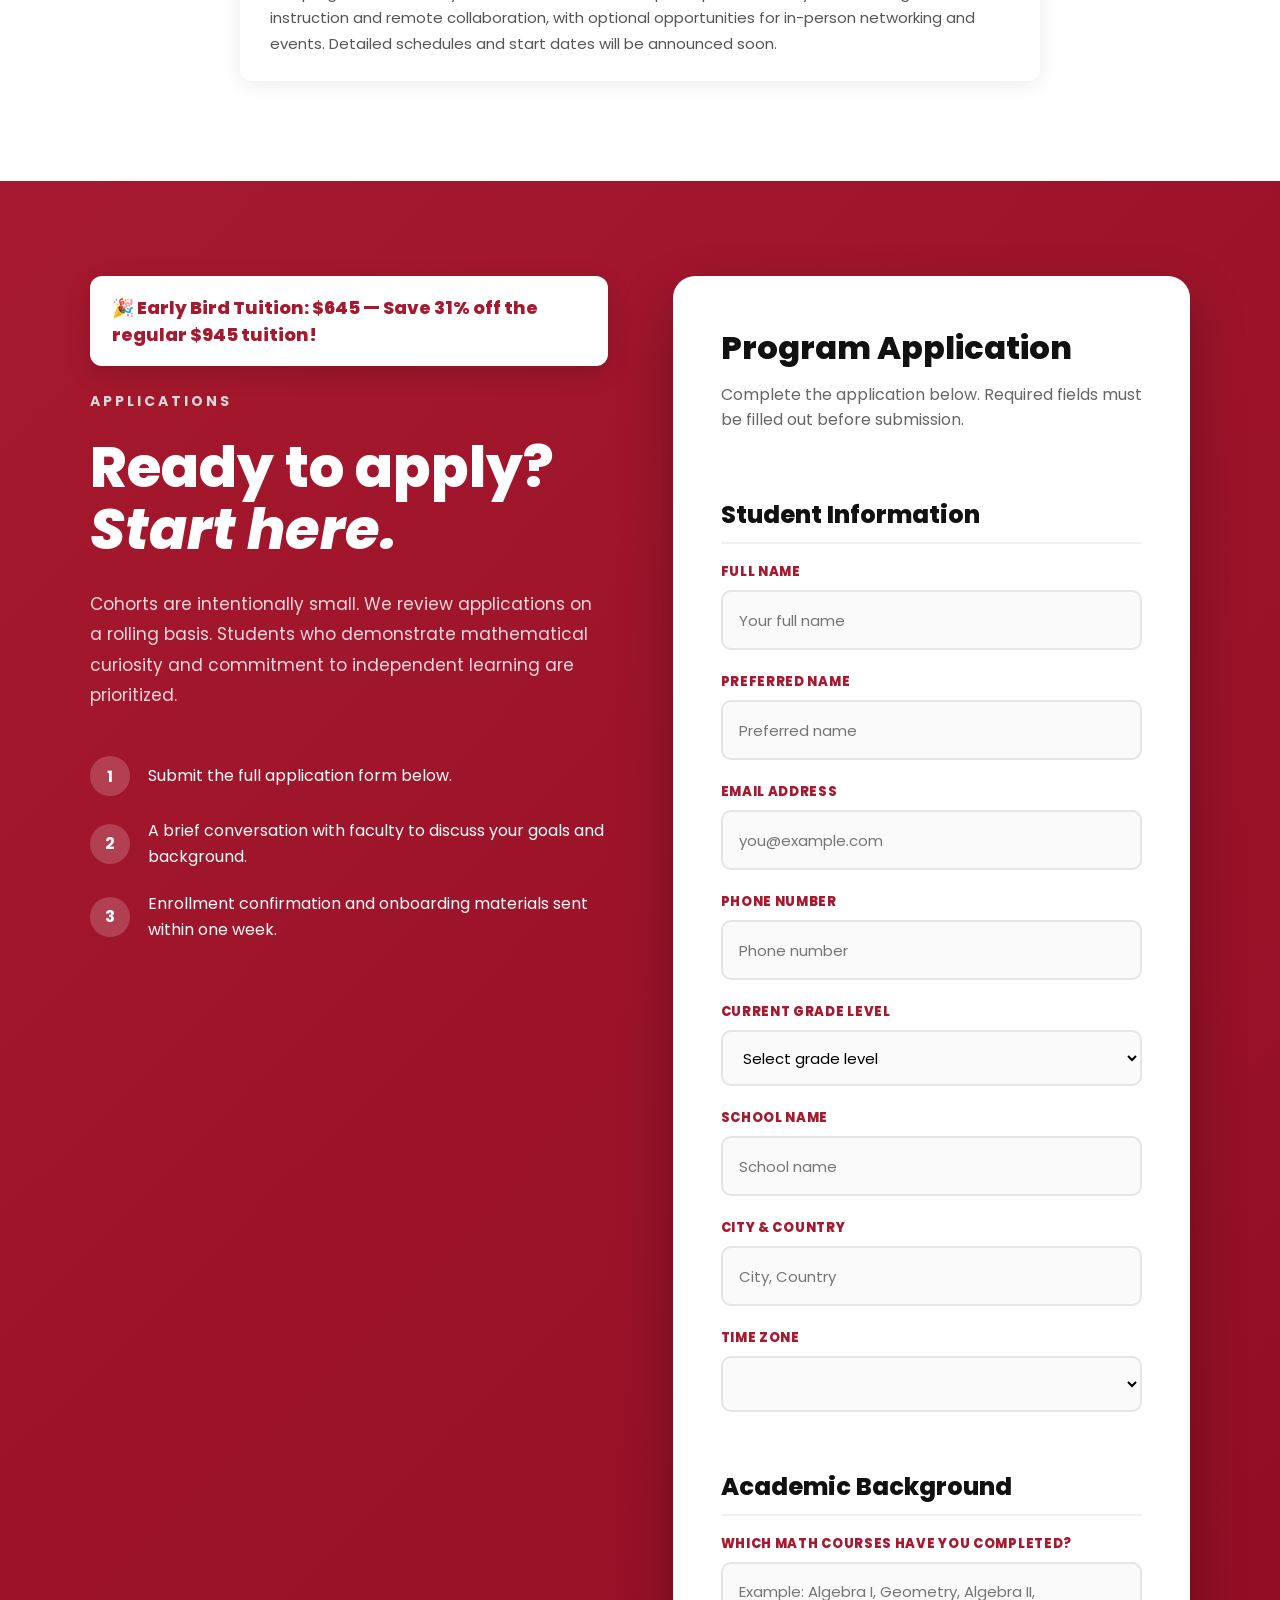
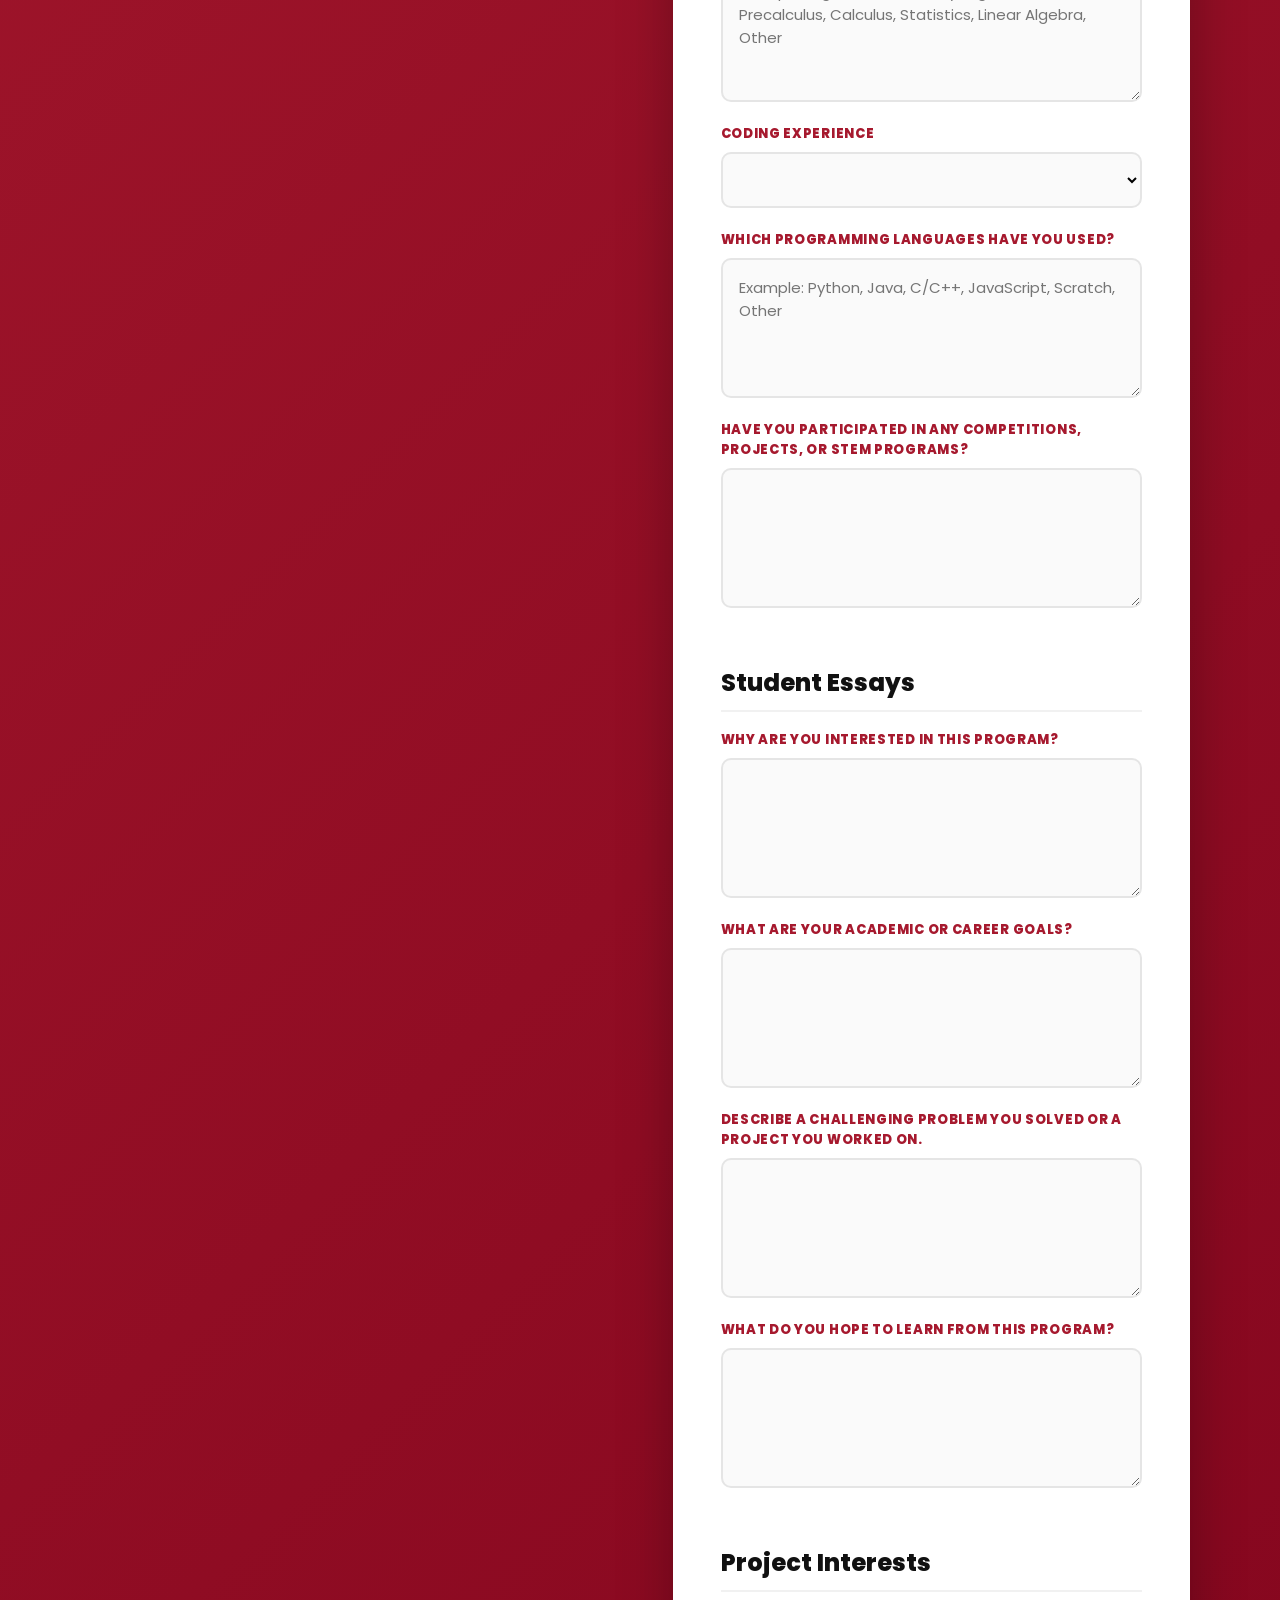
==== commit ee7ac85d: "Add disclaimer about SDSU program affiliation Added a disclaimer about the program's independence fr" ====
--- a/index.html
+++ b/index.html
@@ -54,13 +54,18 @@
             </p>
 
             <p class="sdsu-note">
-               Mentored by professors from
-               San Diego State University
+              Mentored by professors from
+              San Diego State University
+            </p>
+
+            <p class="sdsu-disclaimer">
+                This program is independently organized by San Diego State University (SDSU) faculty members 
+                and is not affiliated with, endorsed by, or sponsored by SDSU.
             </p>
 
             <a href="#apply" class="hero-btn cohort-link">
-                <span class="circle"></span>
-                    Applications for Future Cohorts Are Now Open
+                <span class="circle">✓</span>
+                Applications for Future Cohorts Are Now Open
             </a>
         </div>
 
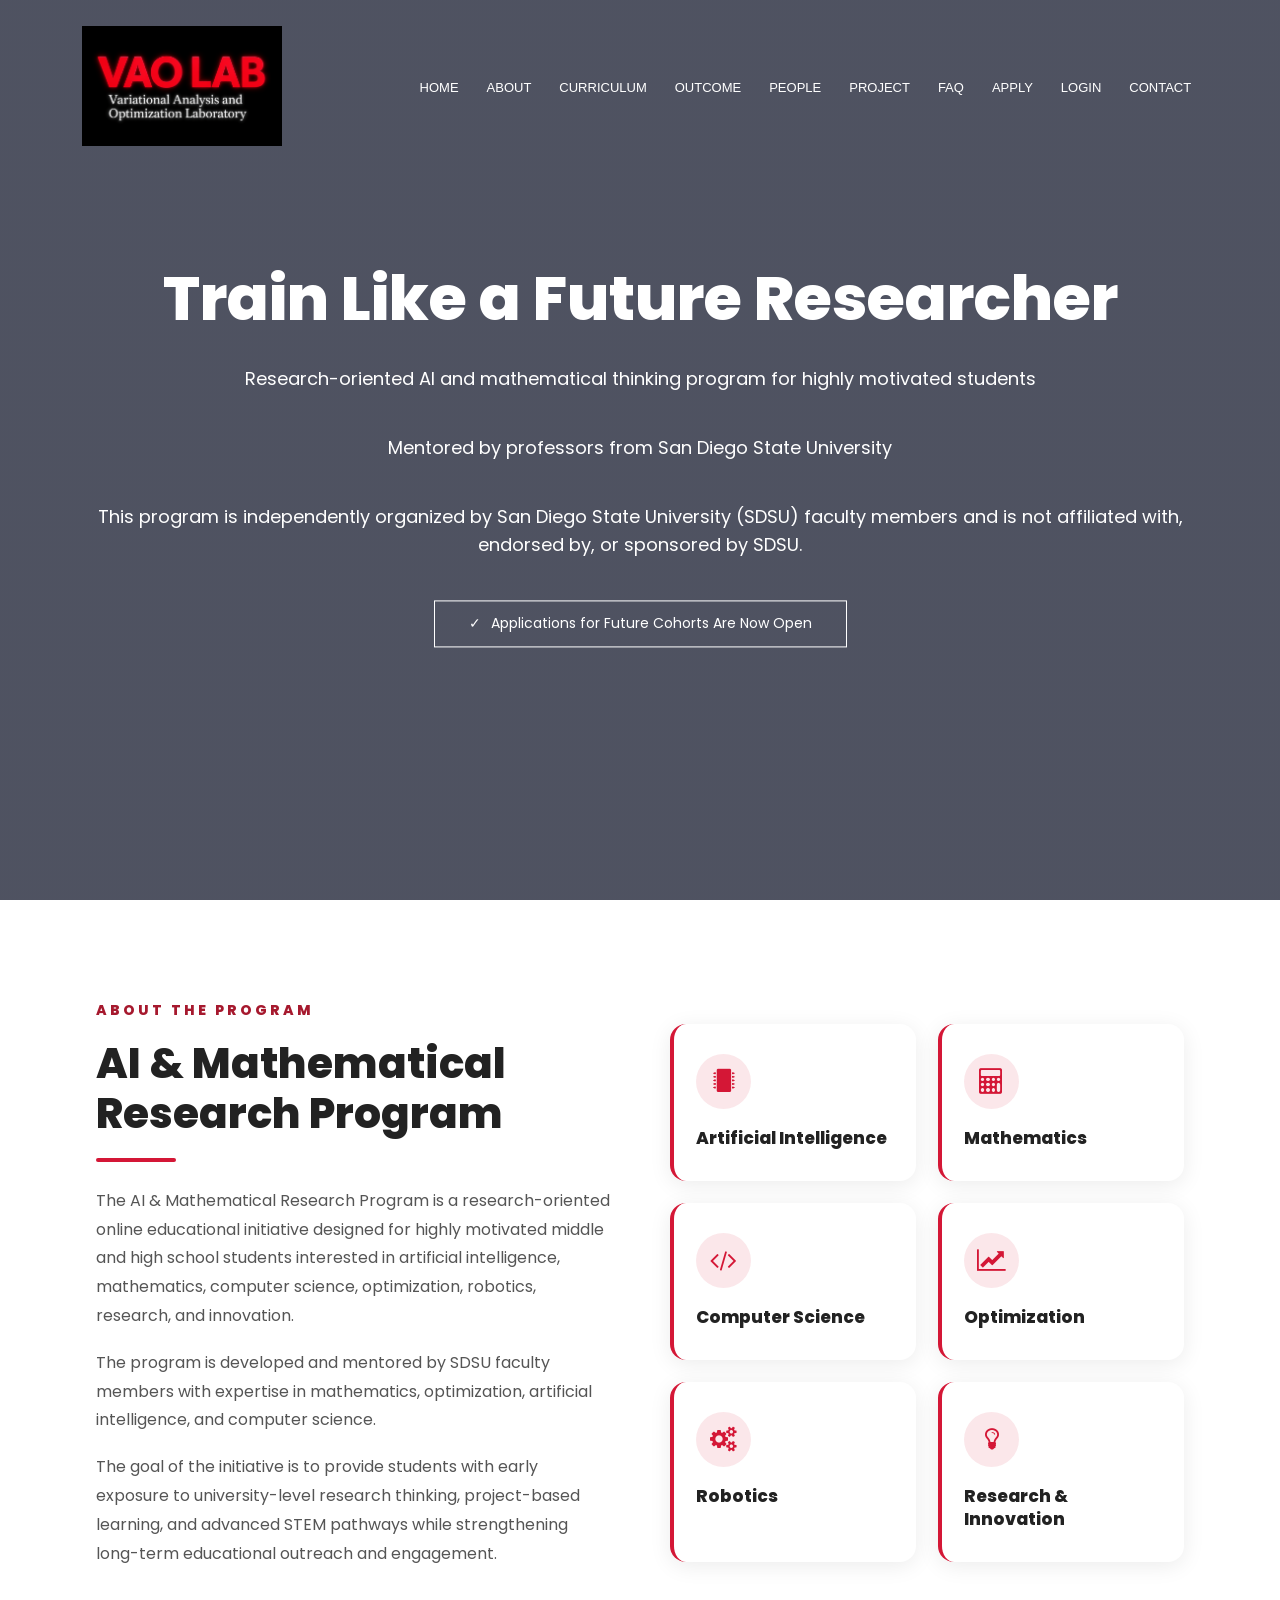
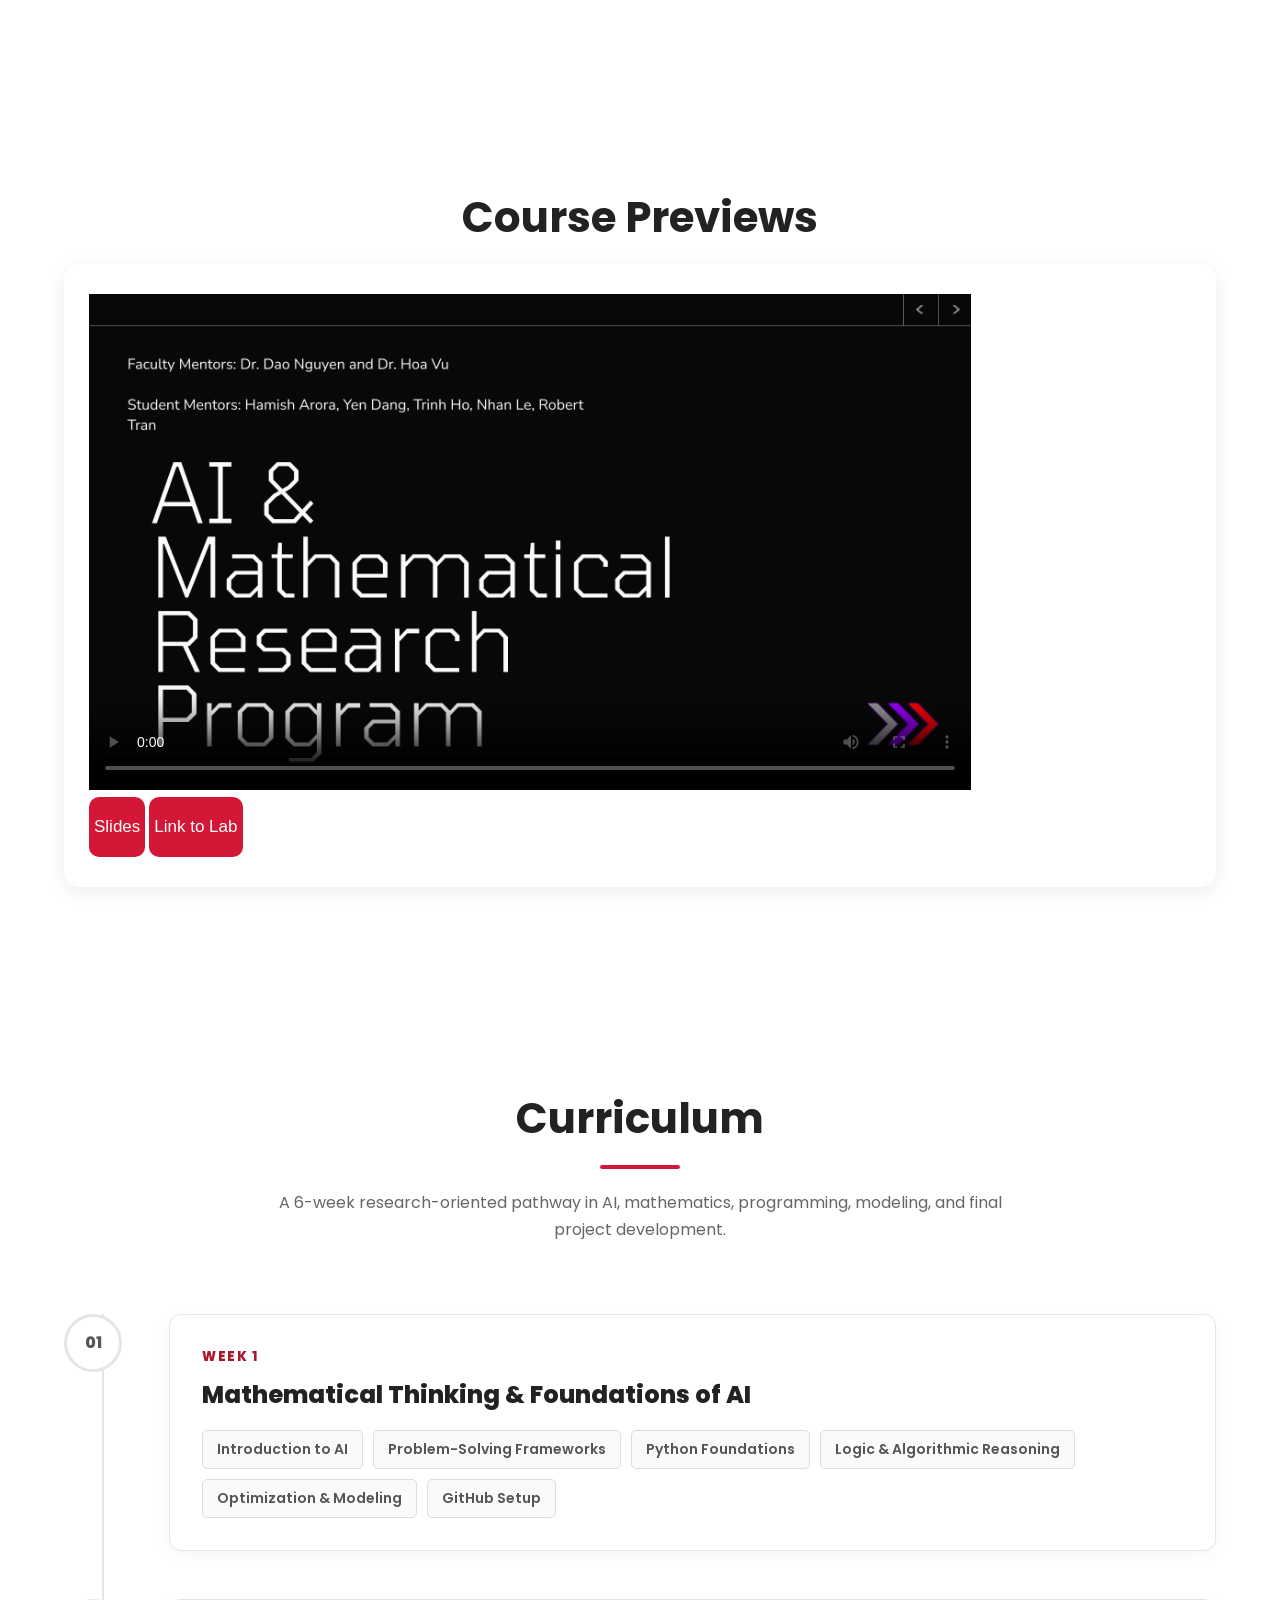
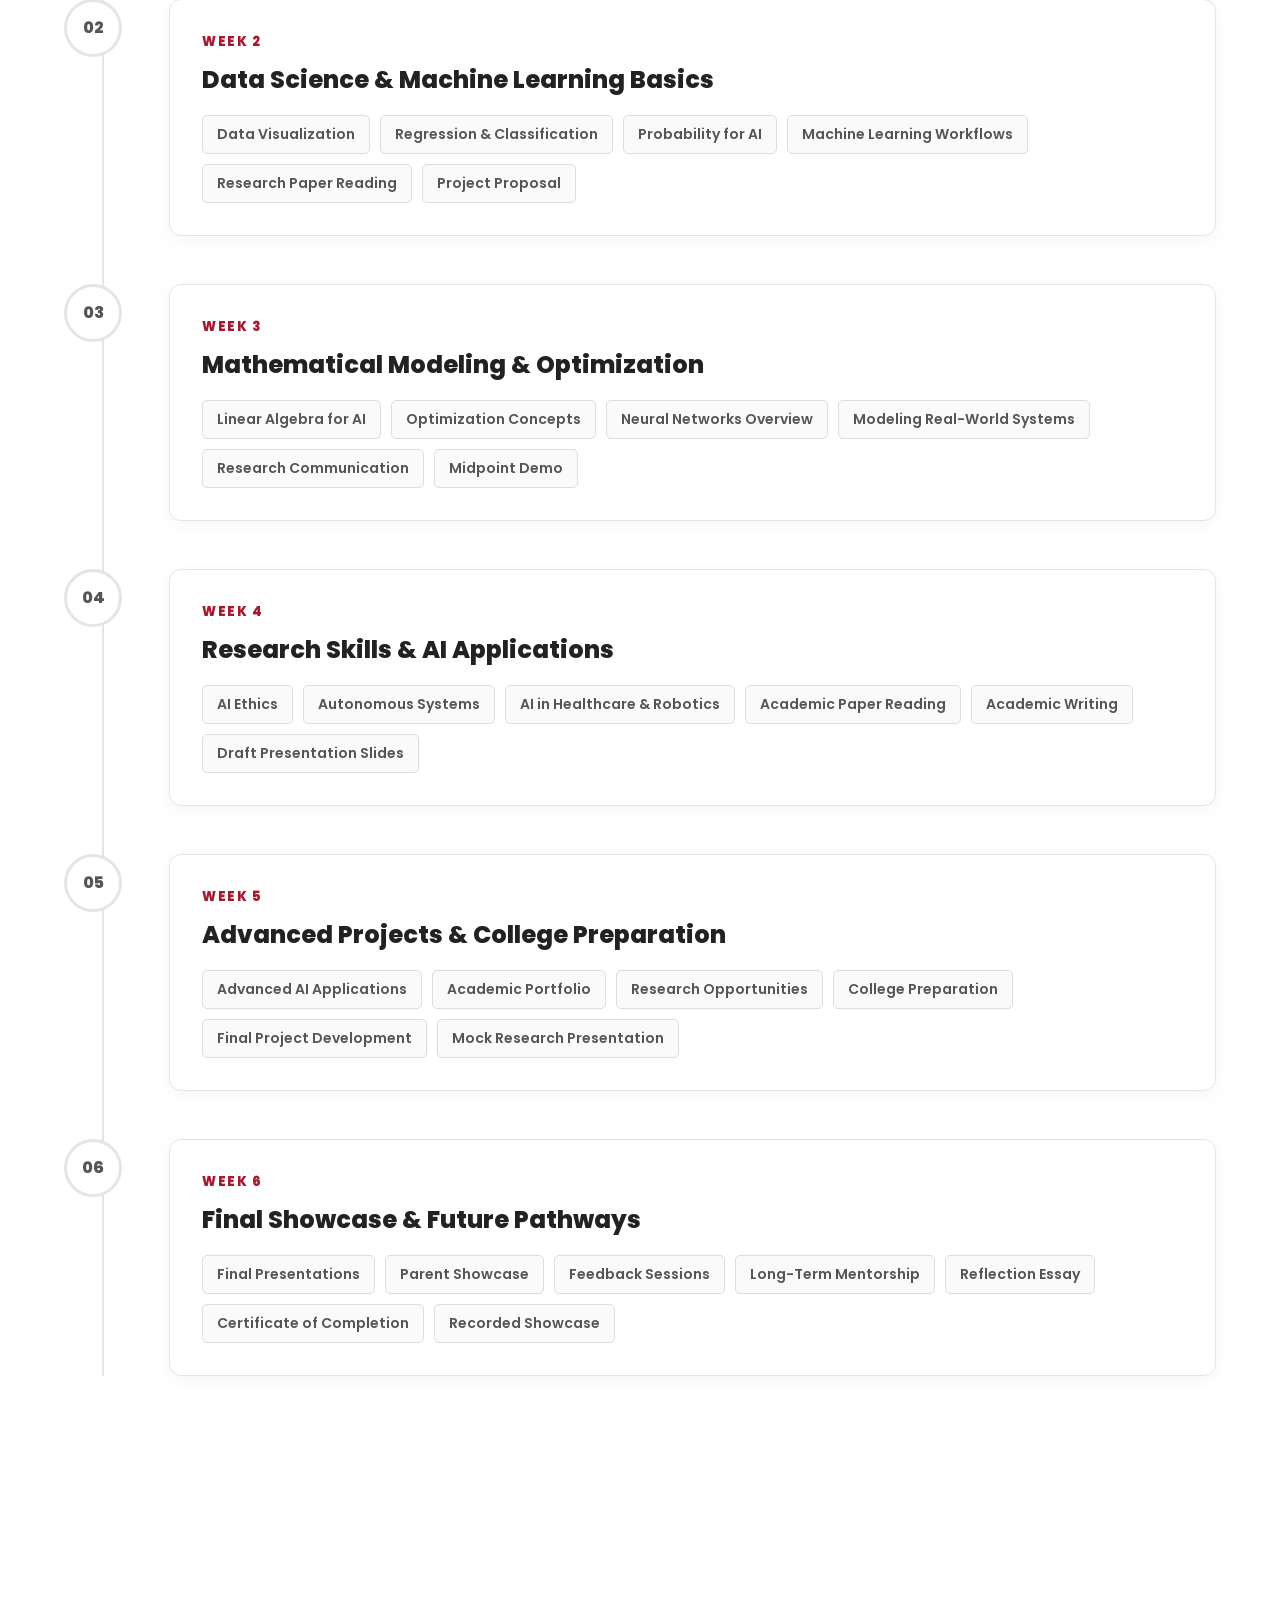
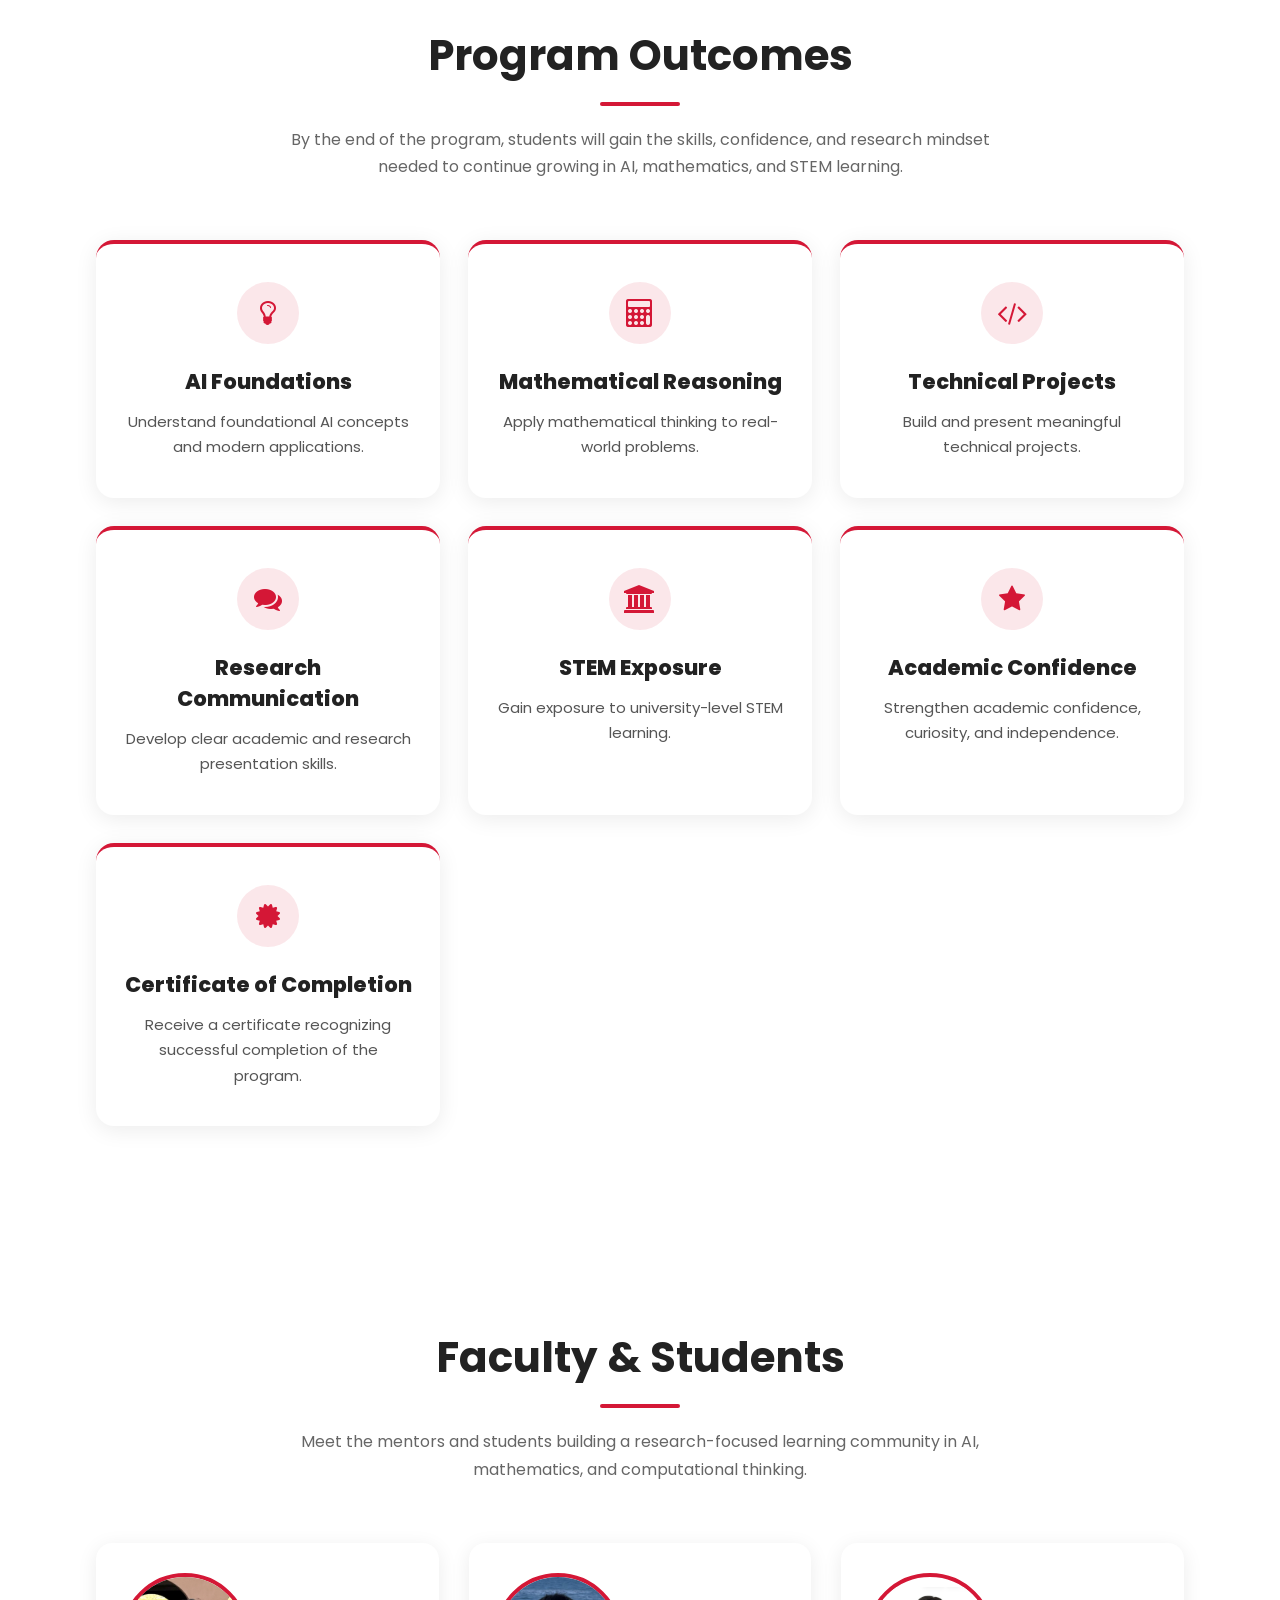
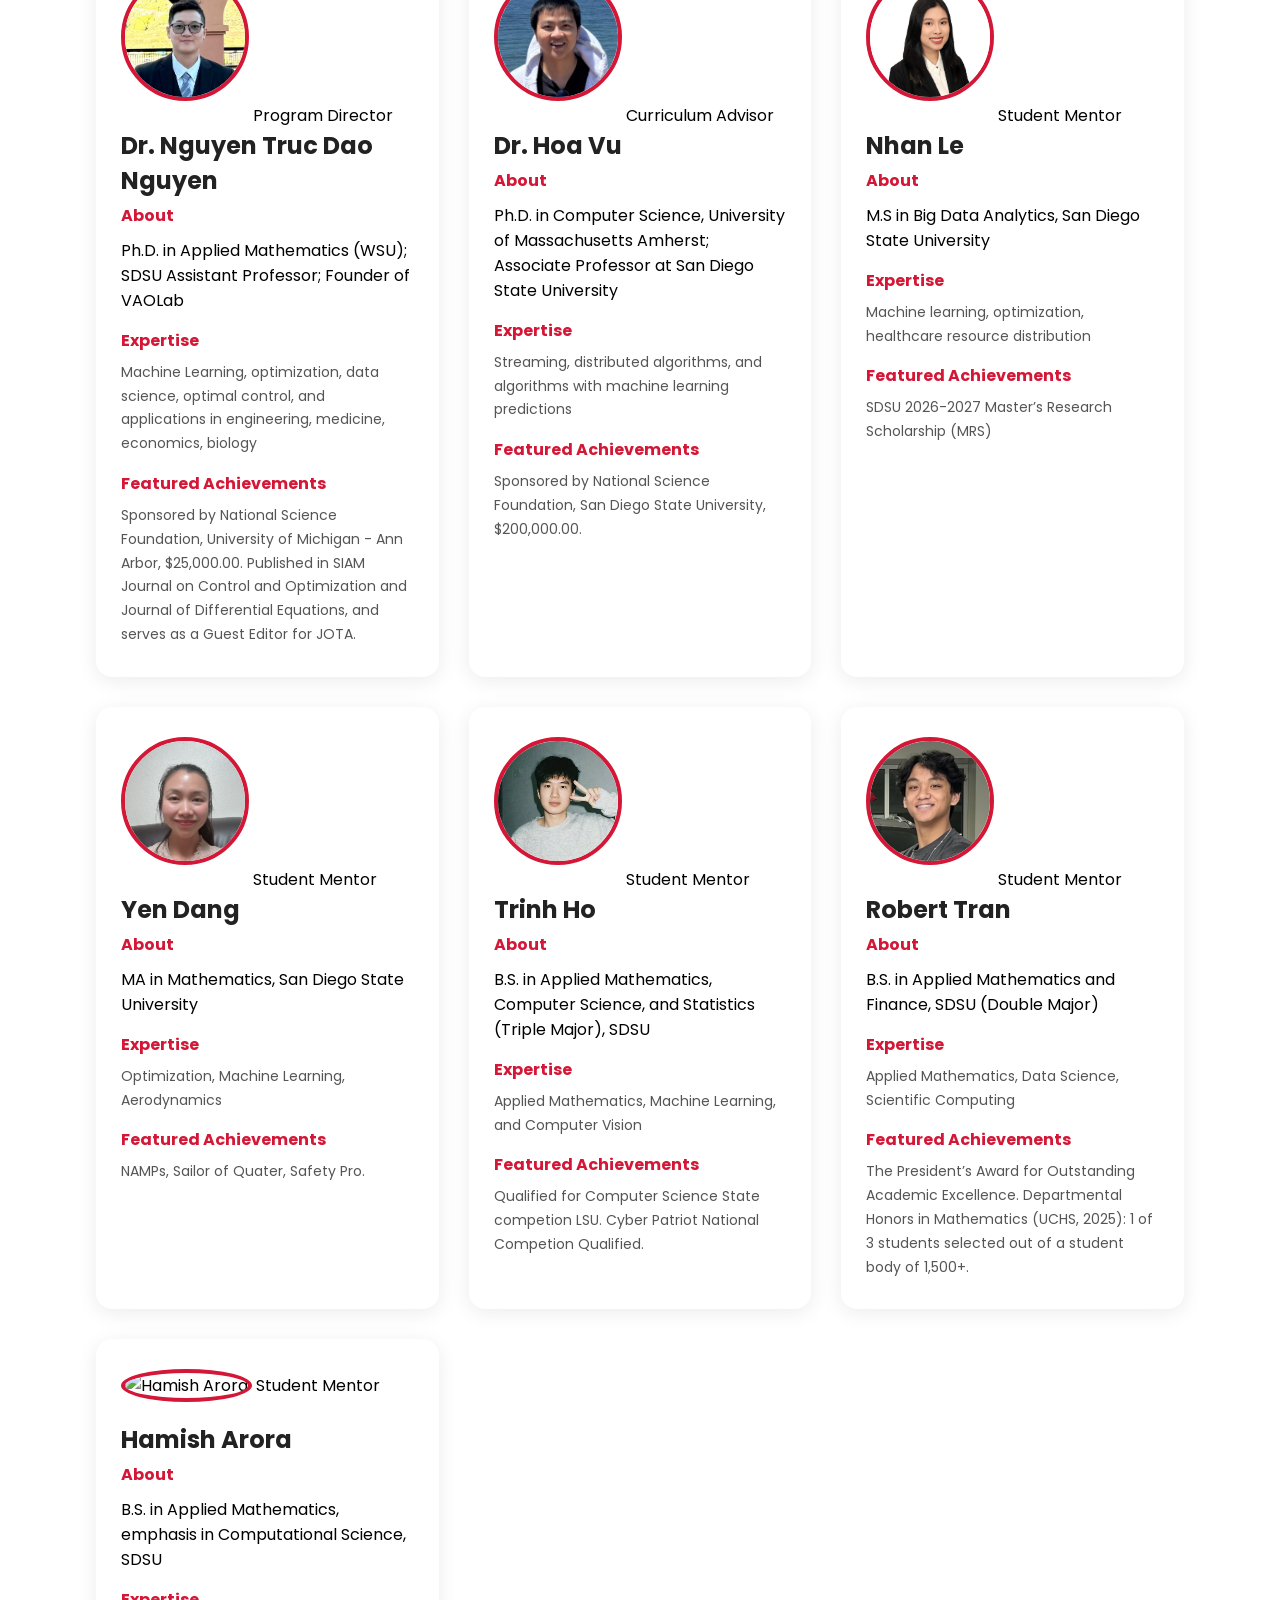
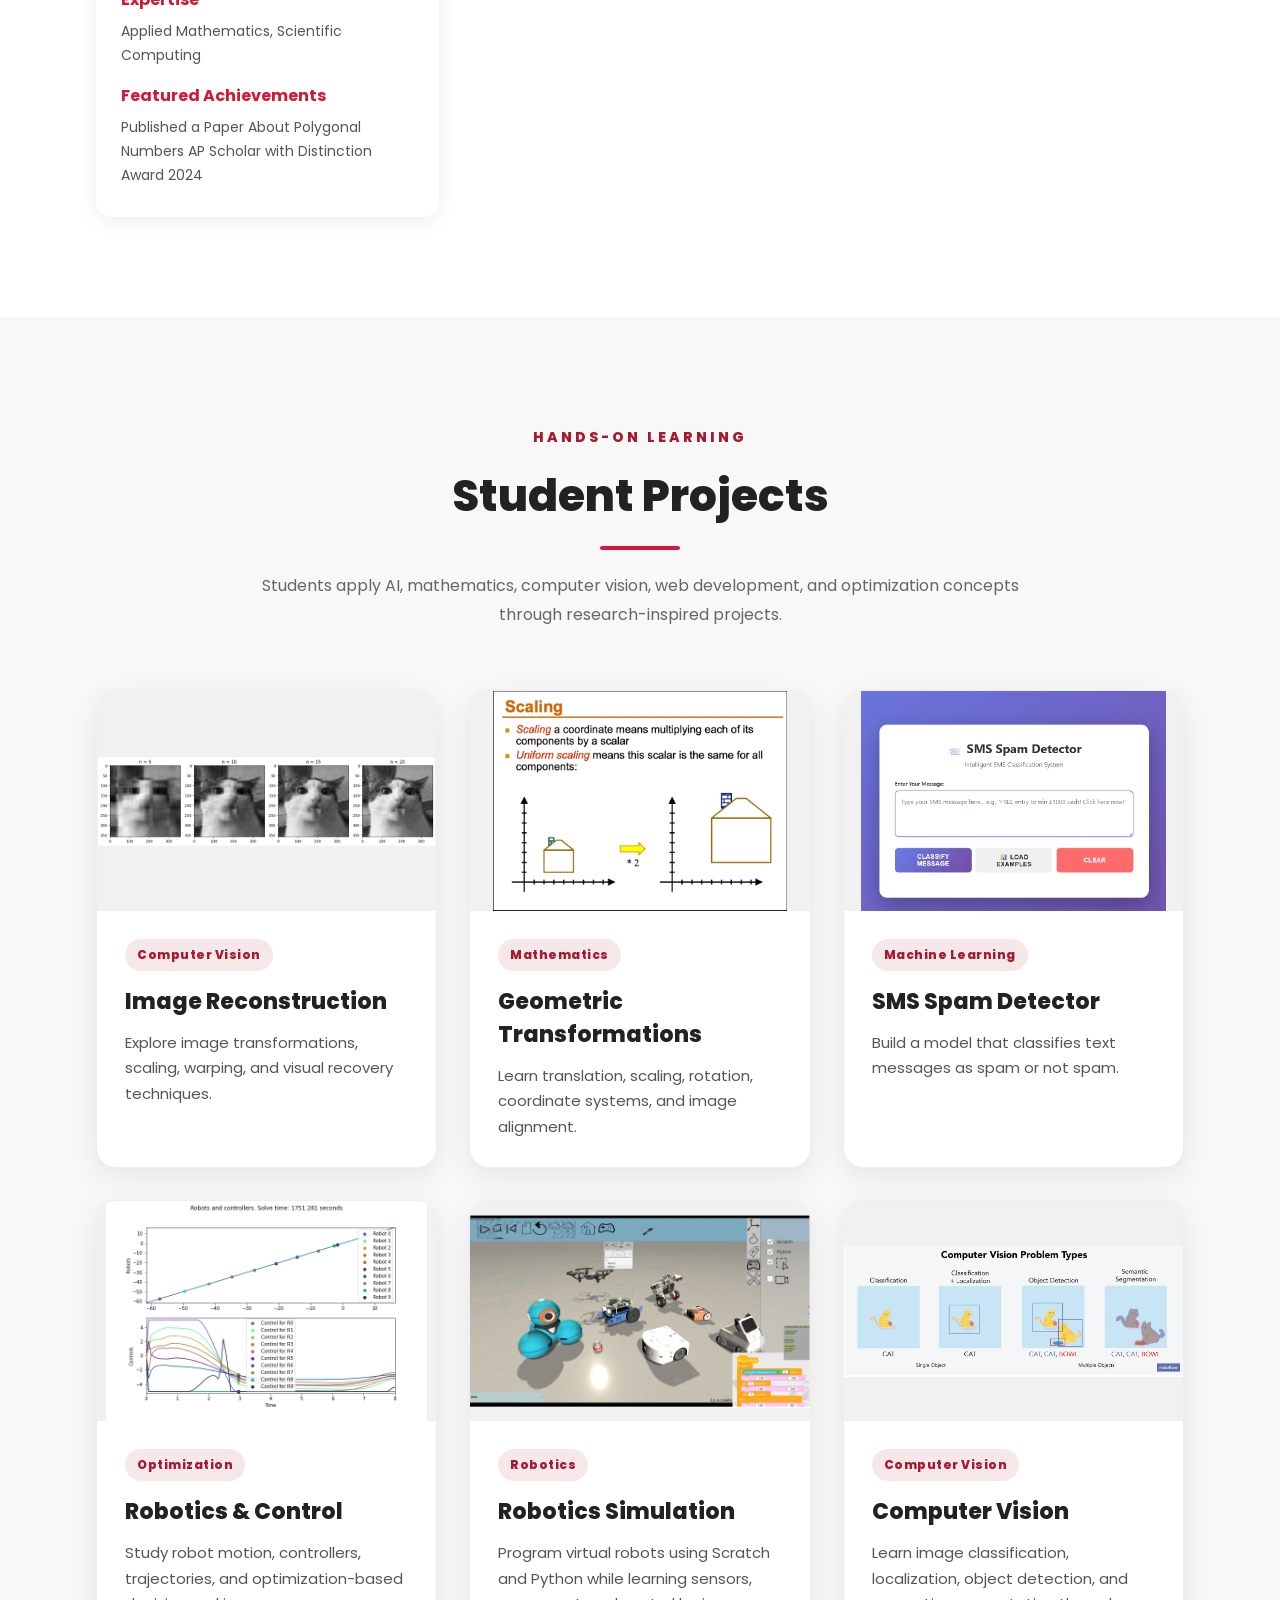
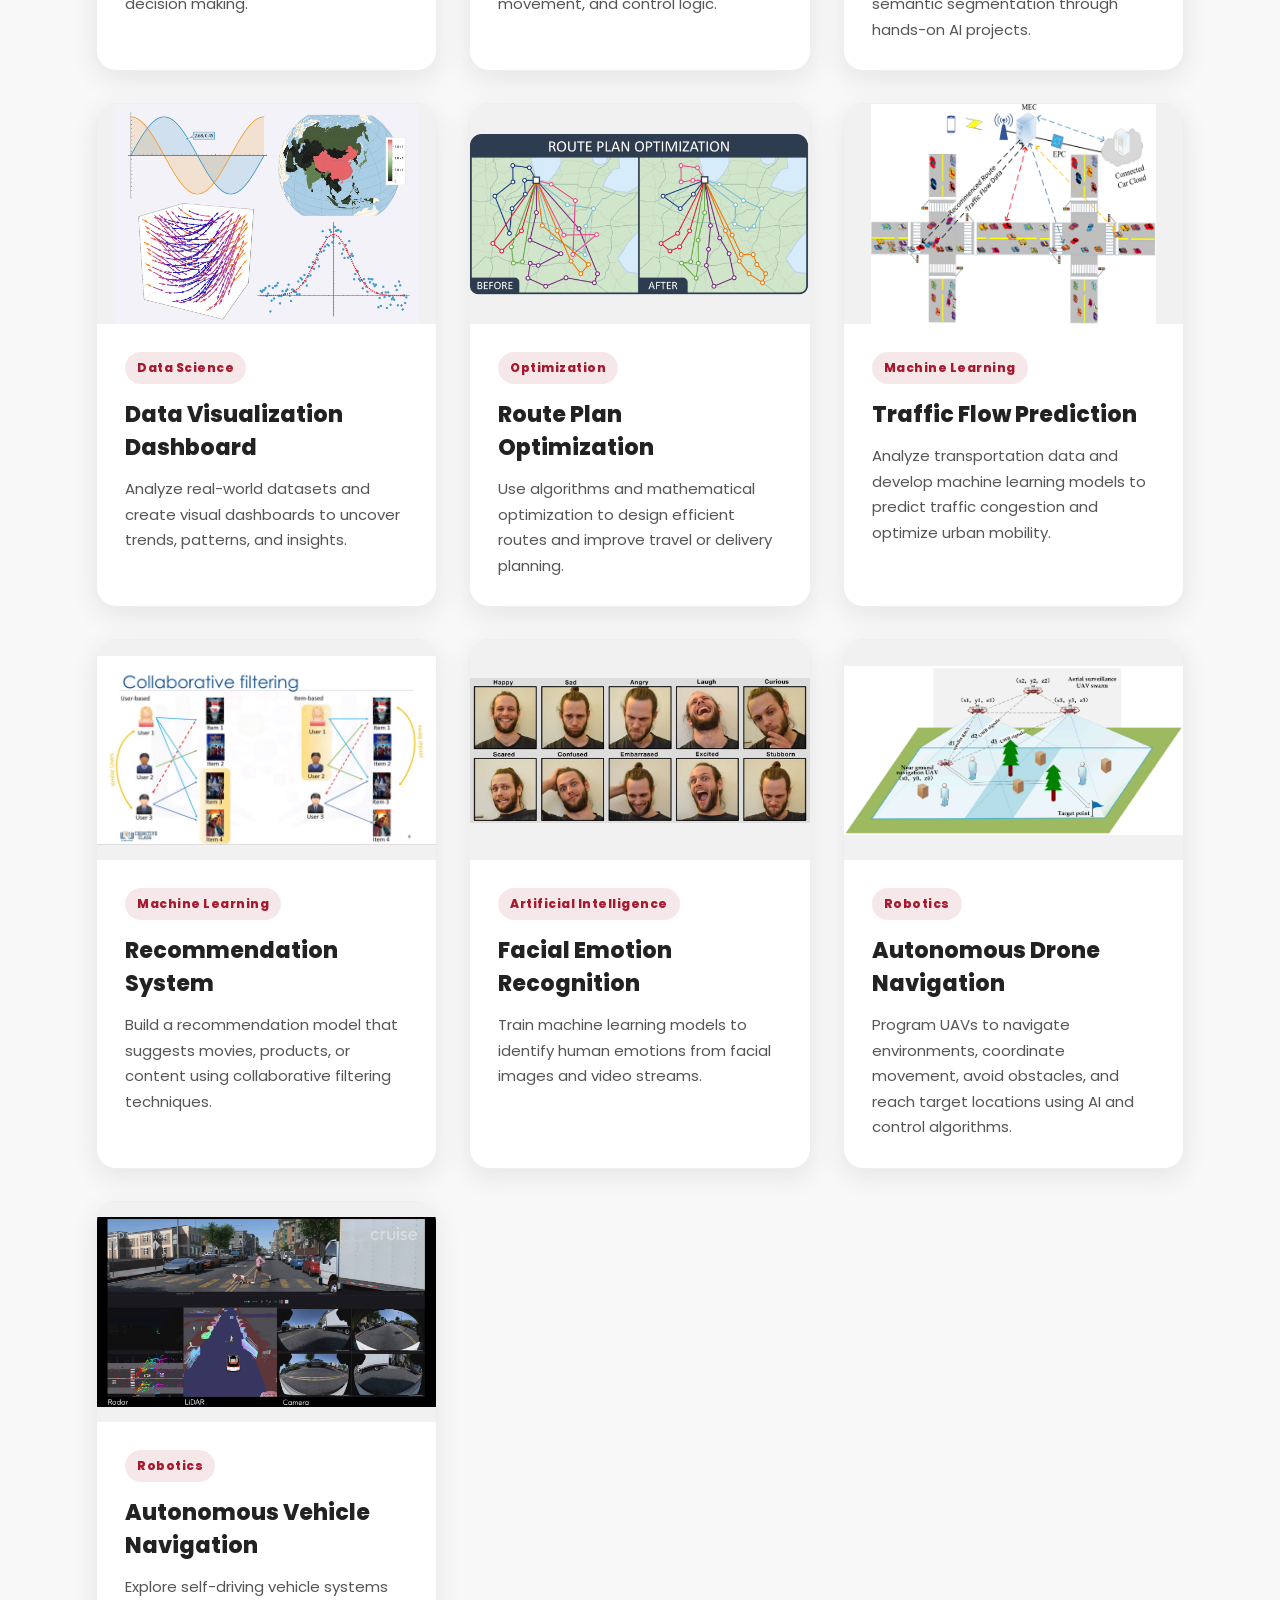
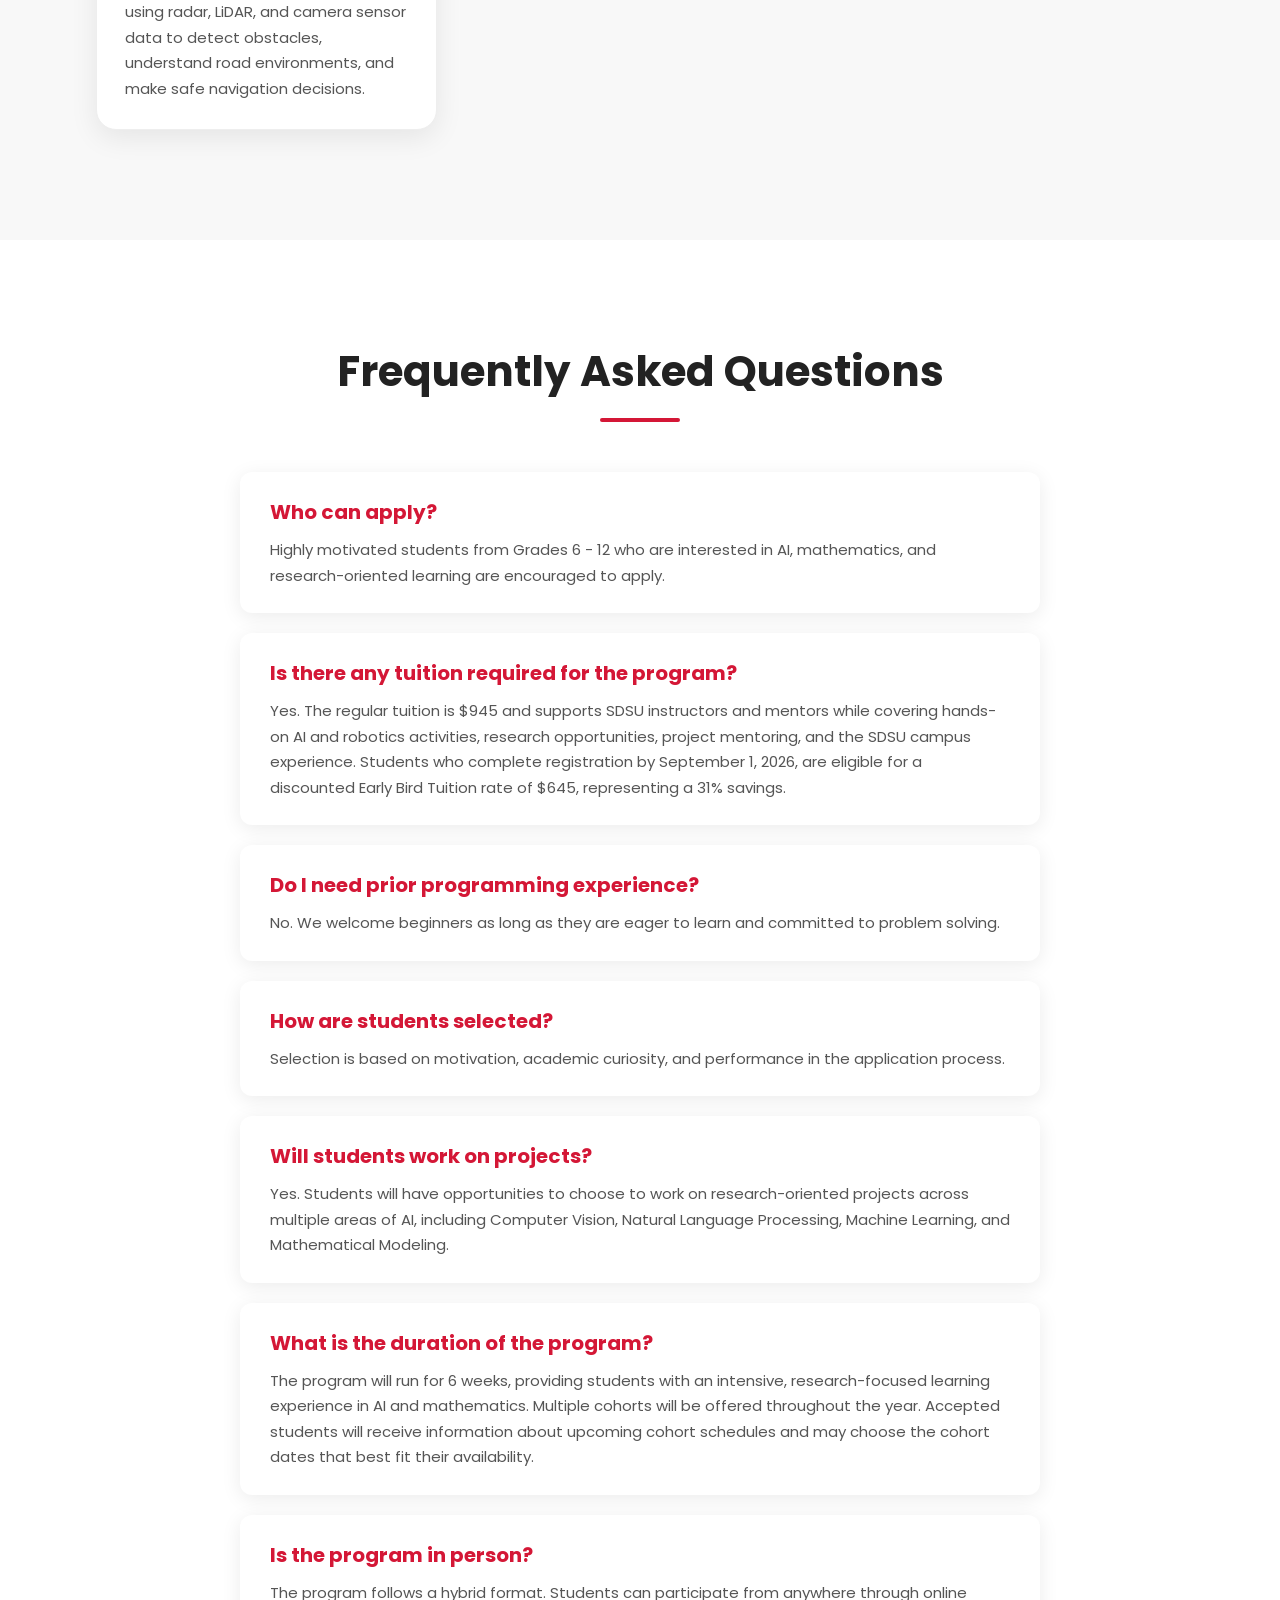
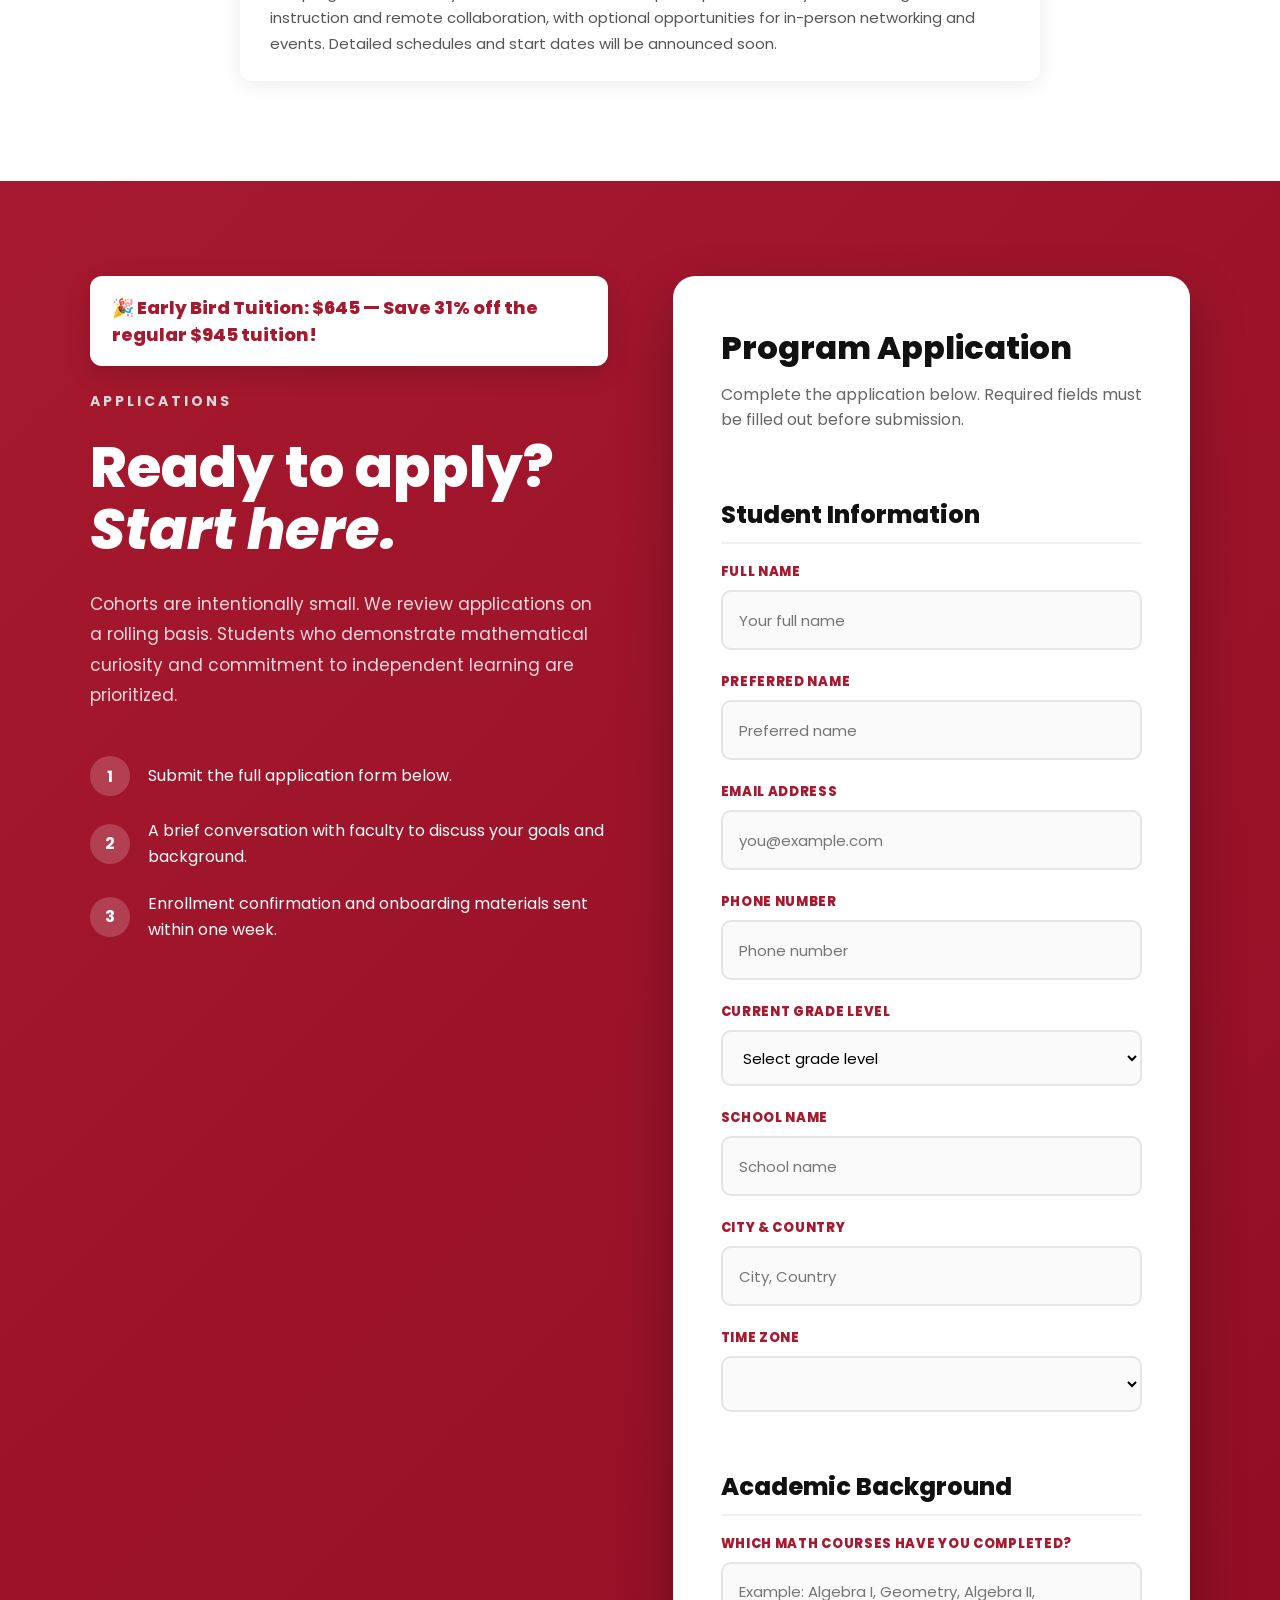
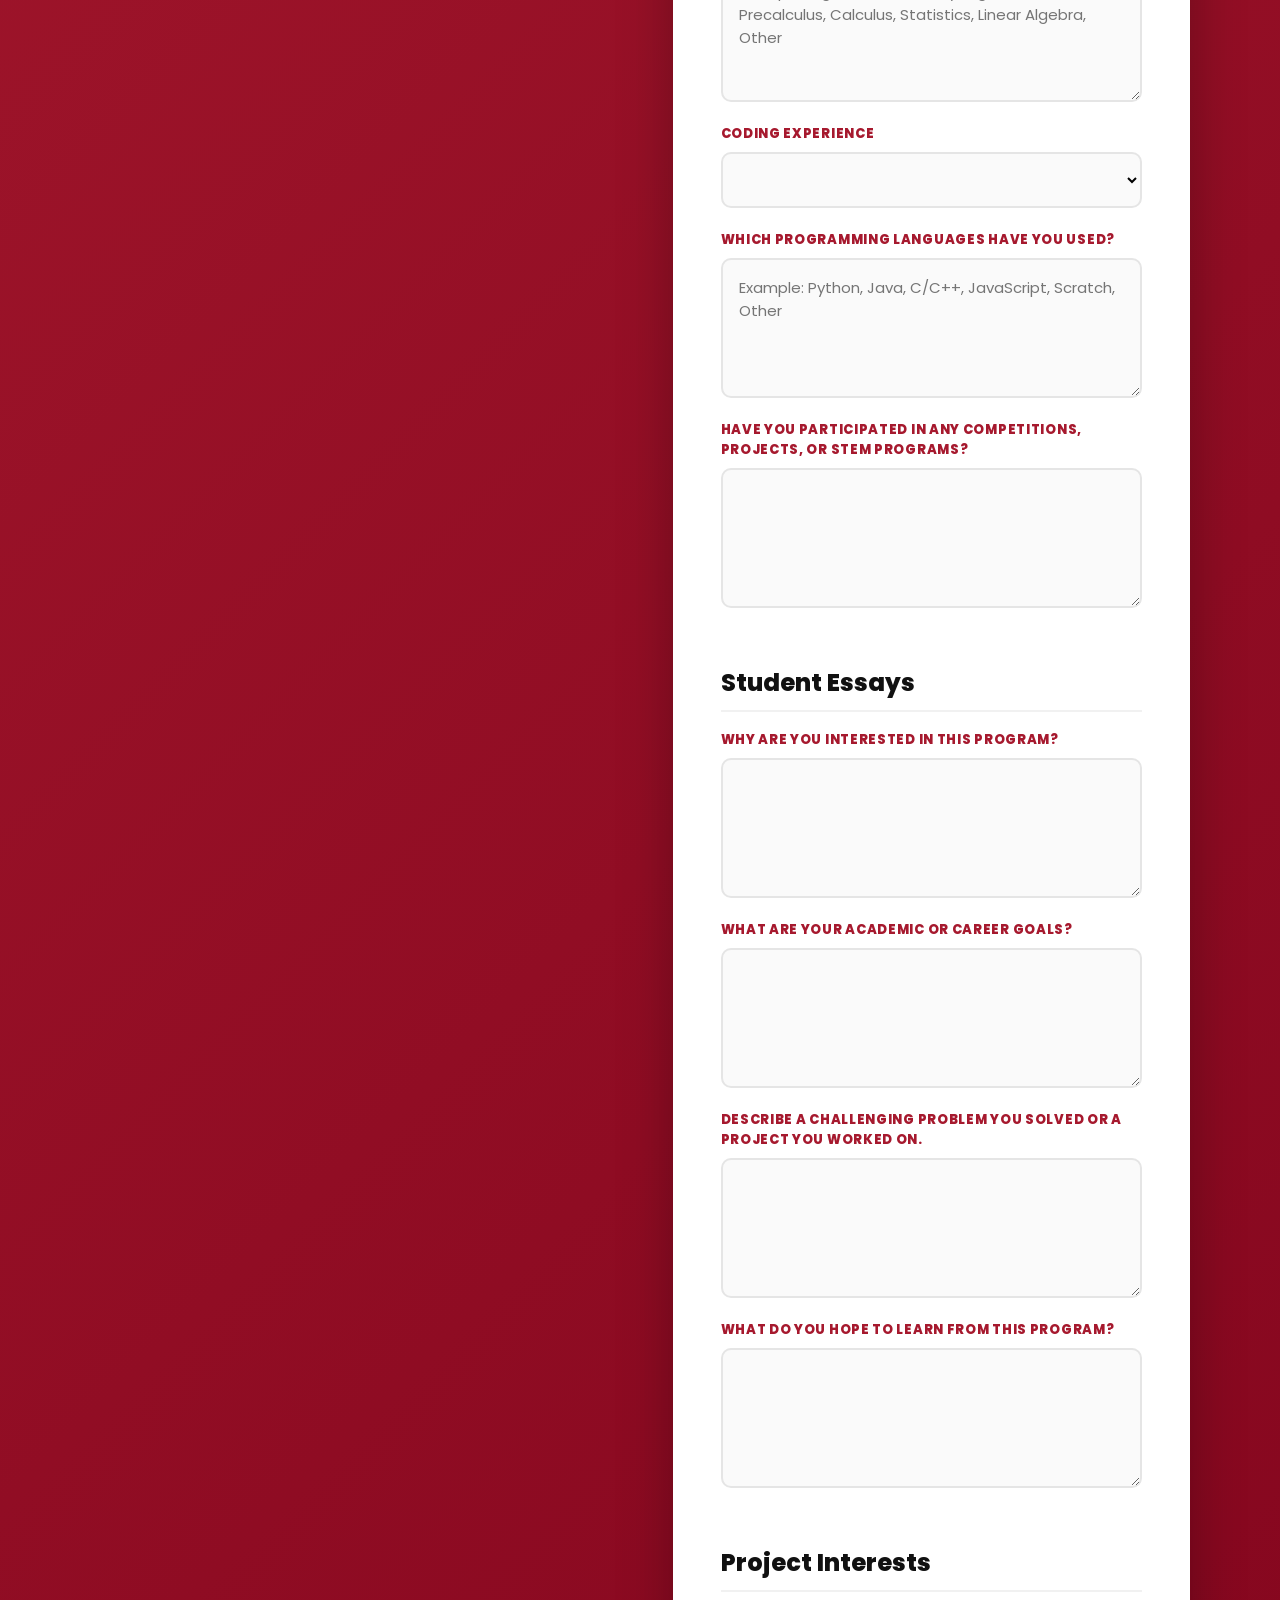
==== commit 6fec0386: "Update index.html" ====
--- a/index.html
+++ b/index.html
@@ -659,7 +659,7 @@
          
         <div class="faq-item">
             <h3>Is there any tuition required for the program?</h3>
-            <p> Yes. The regular tuition is $945 and supports SDSU instructors and mentors while covering hands-on AI and robotics activities, research opportunities, project mentoring, and the SDSU campus experience. Students who complete registration by August 1, 2026, are eligible for a discounted Early Bird Tuition rate of $645, representing a 31% savings.
+            <p> Yes. The regular tuition is $945 and supports SDSU instructors and mentors while covering hands-on AI and robotics activities, research opportunities, project mentoring, and the SDSU campus experience. Students who complete registration by September 1, 2026, are eligible for a discounted Early Bird Tuition rate of $645, representing a 31% savings.
             </p>
         </div>
 
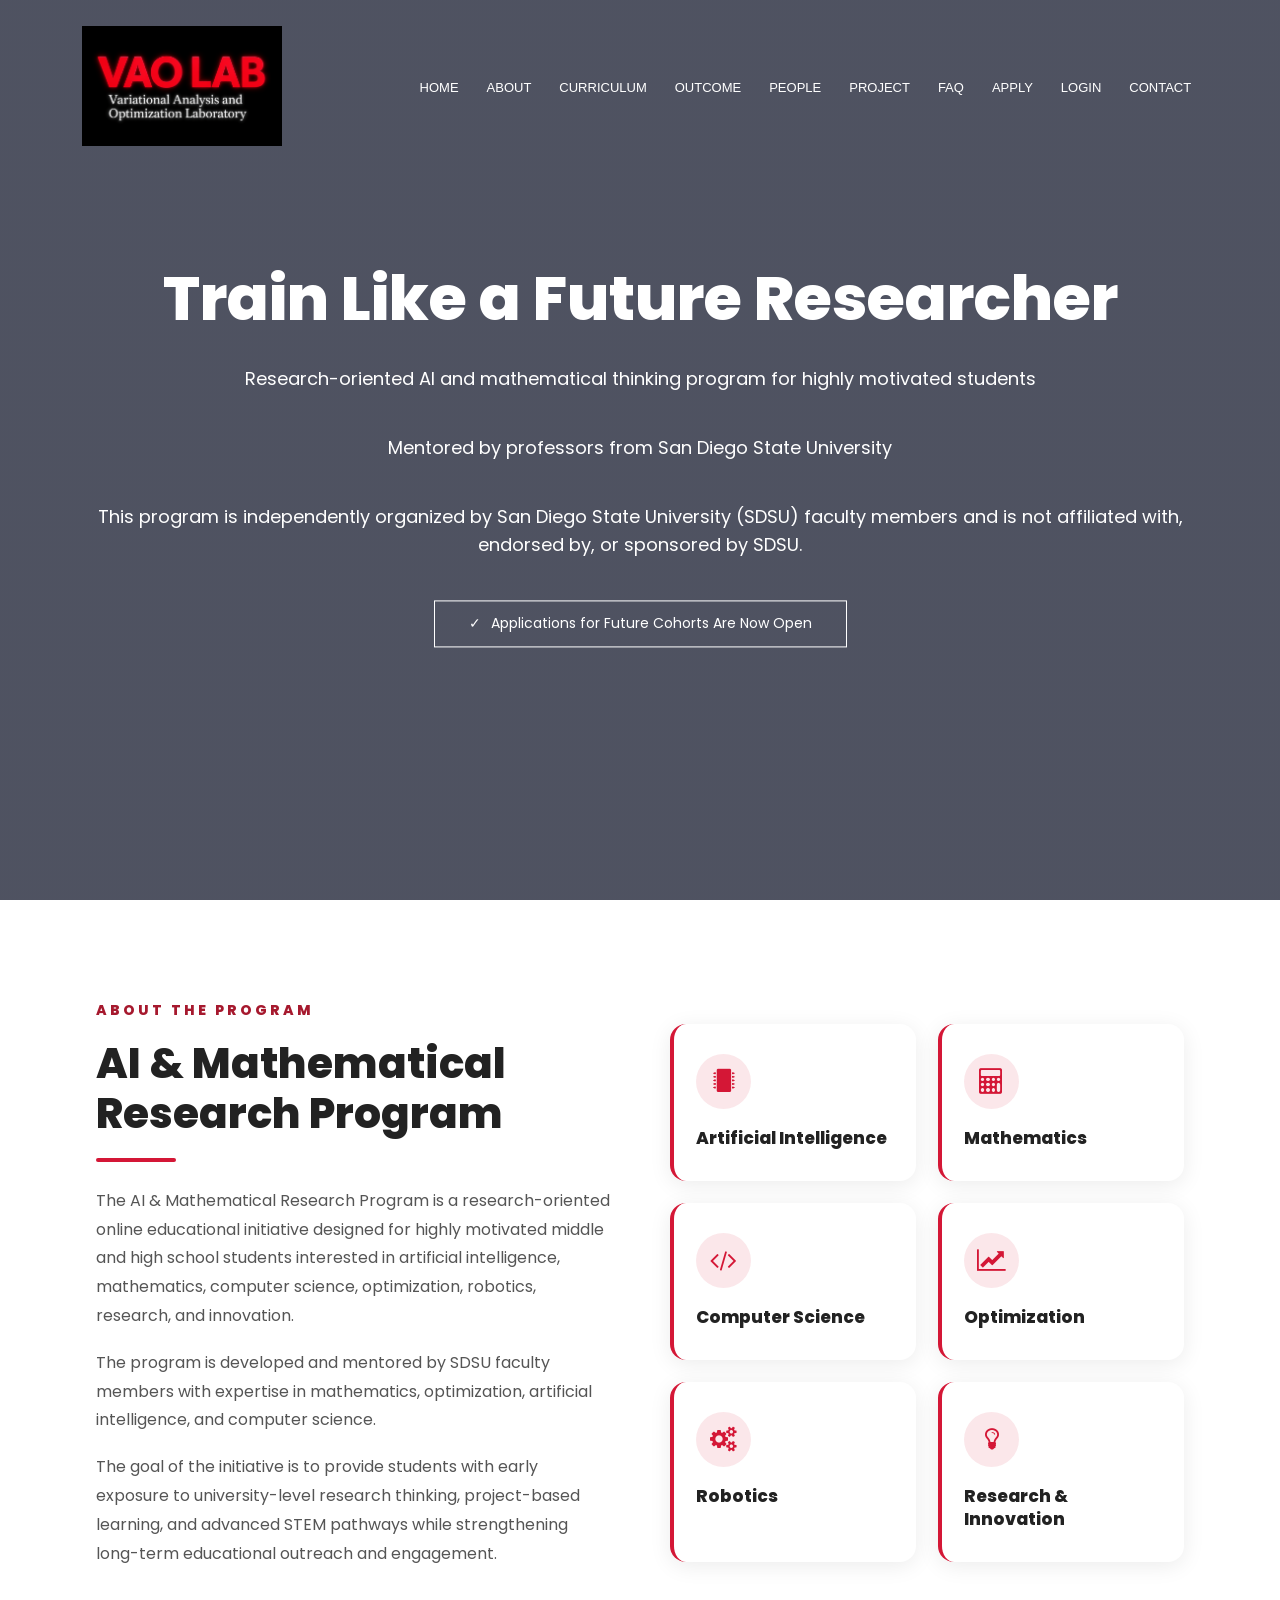
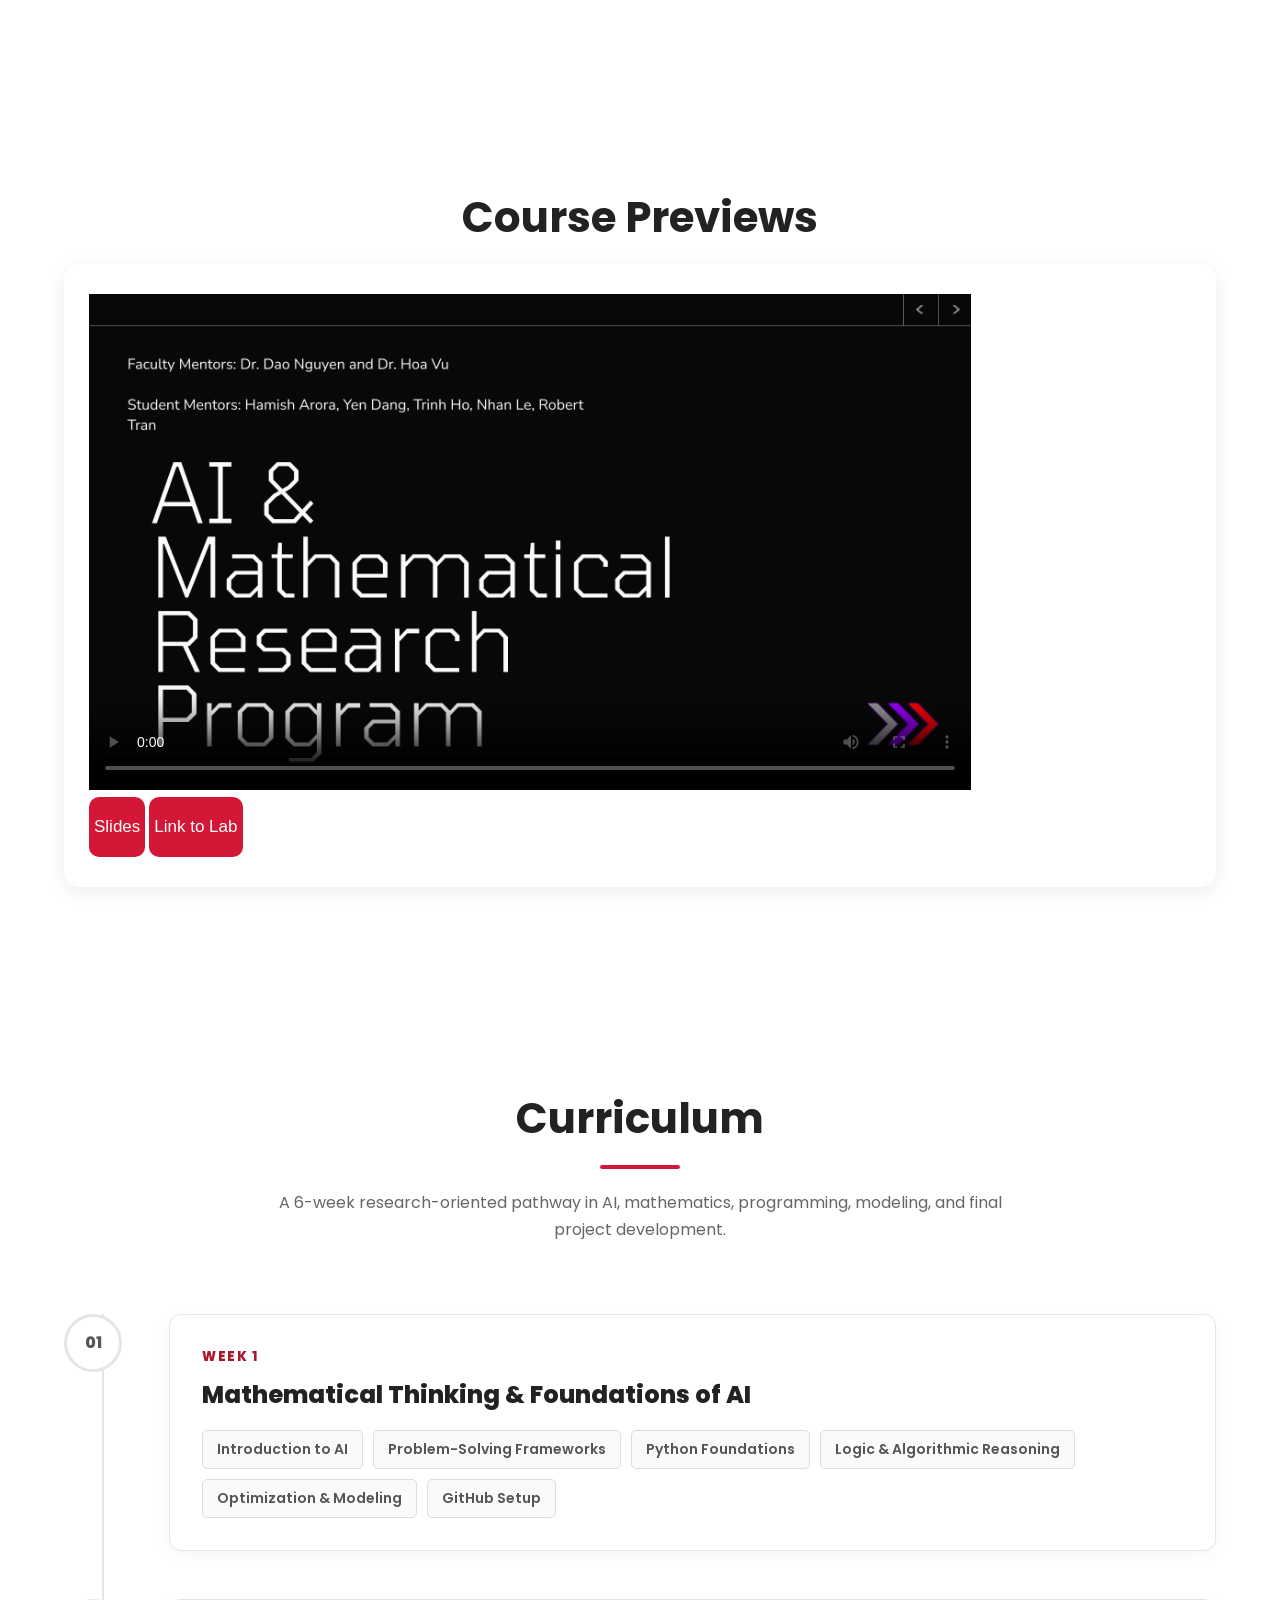
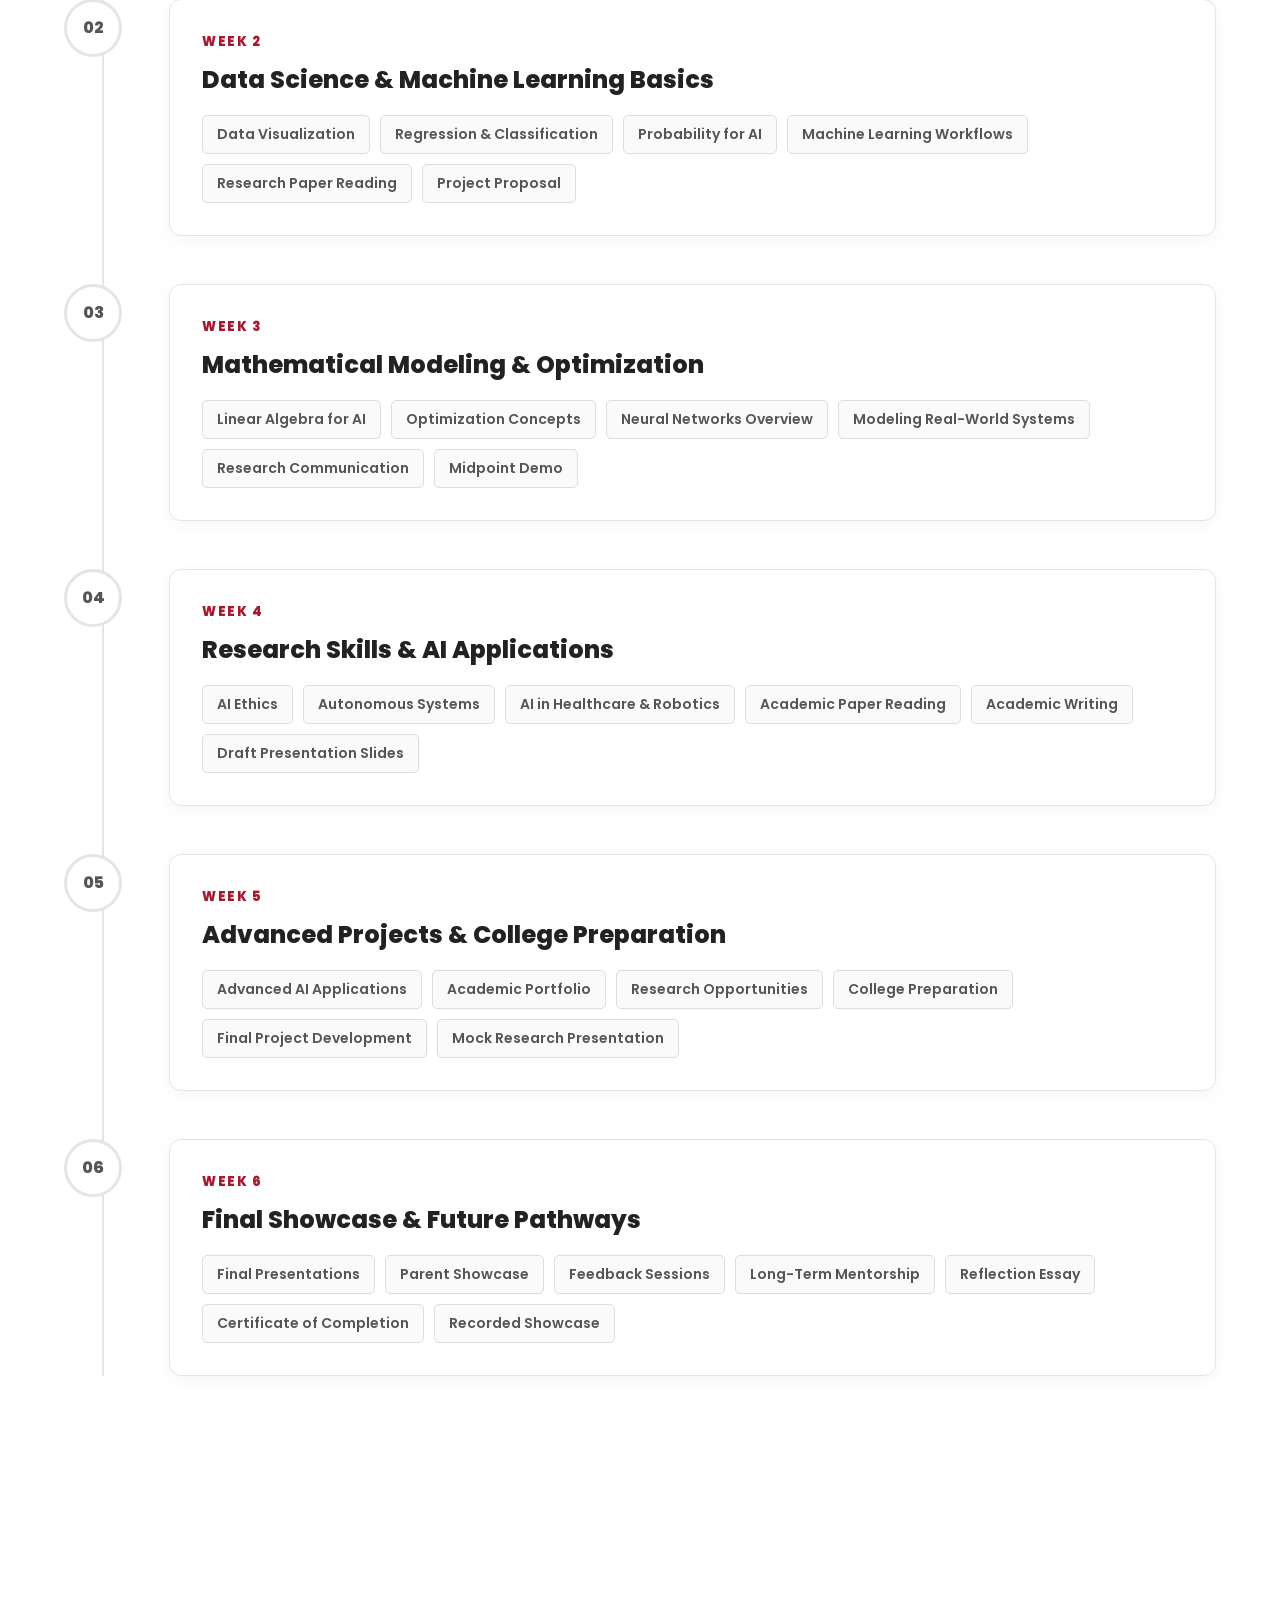
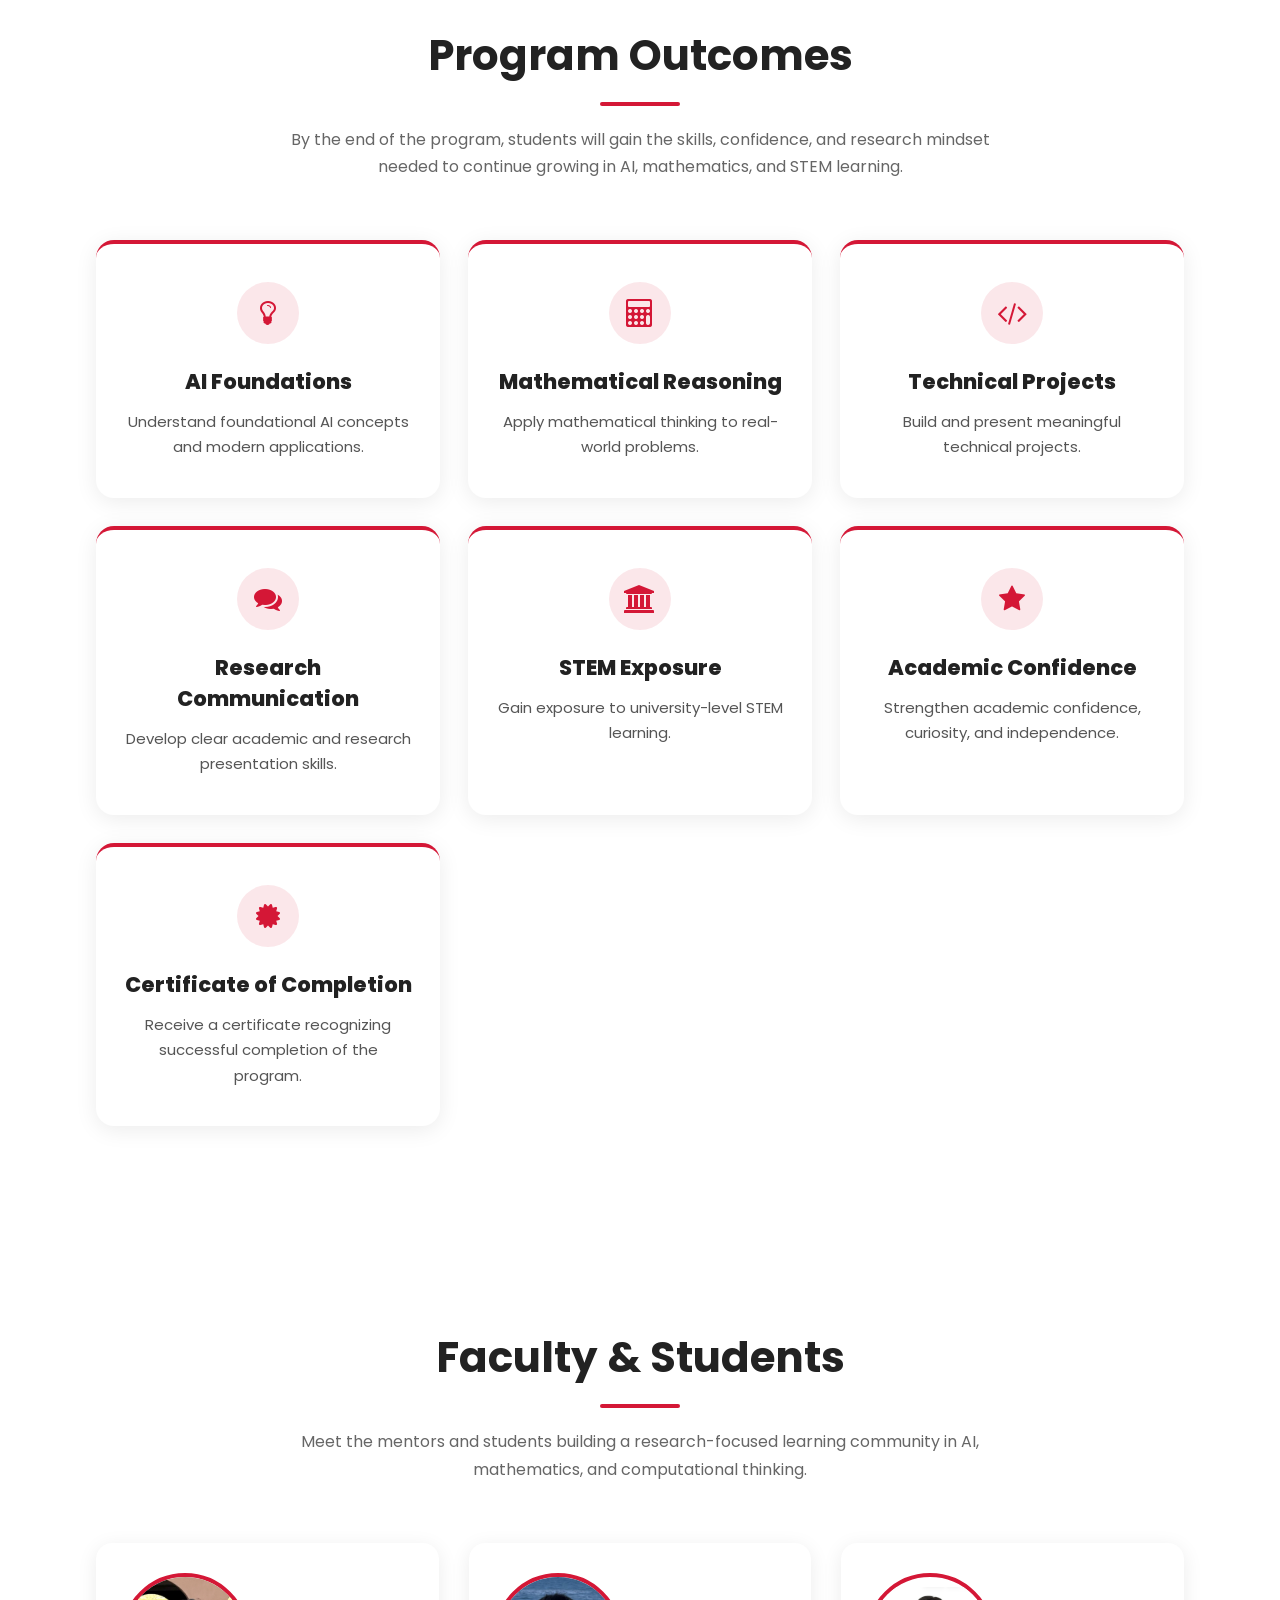
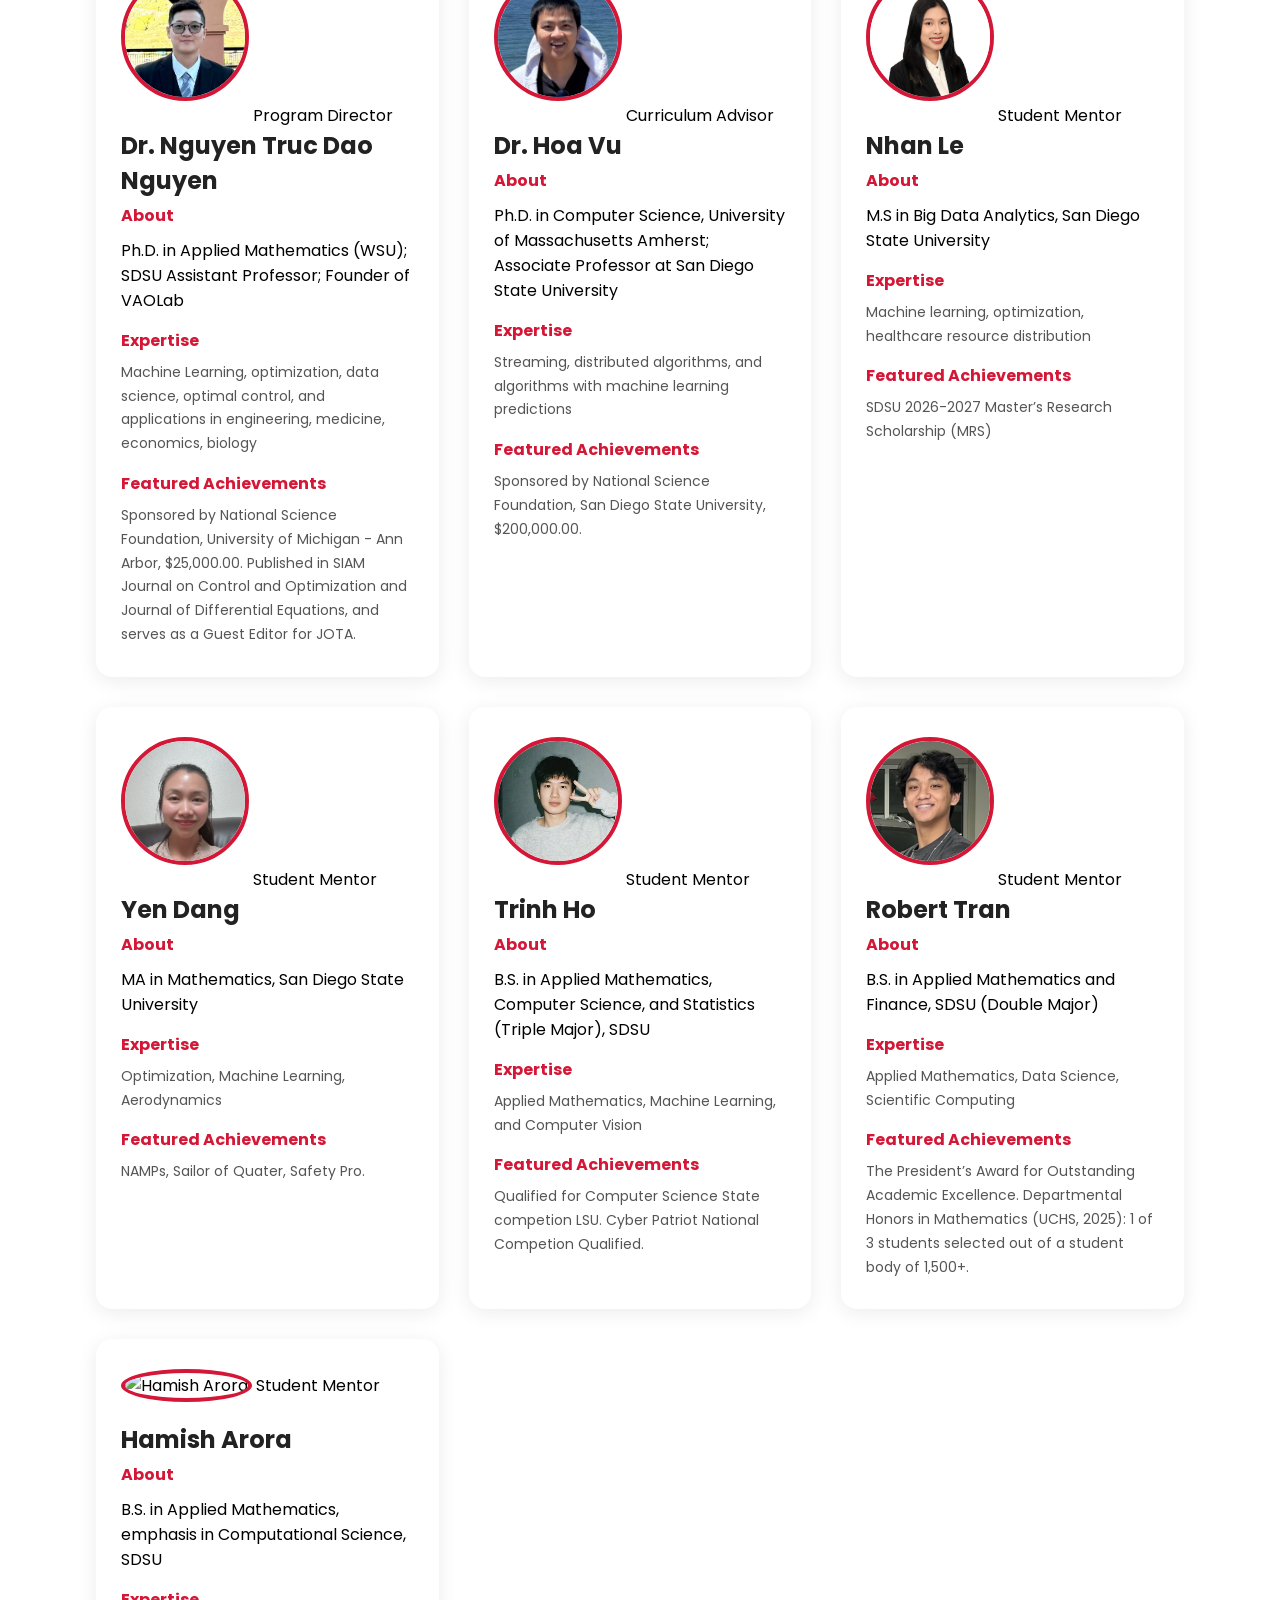
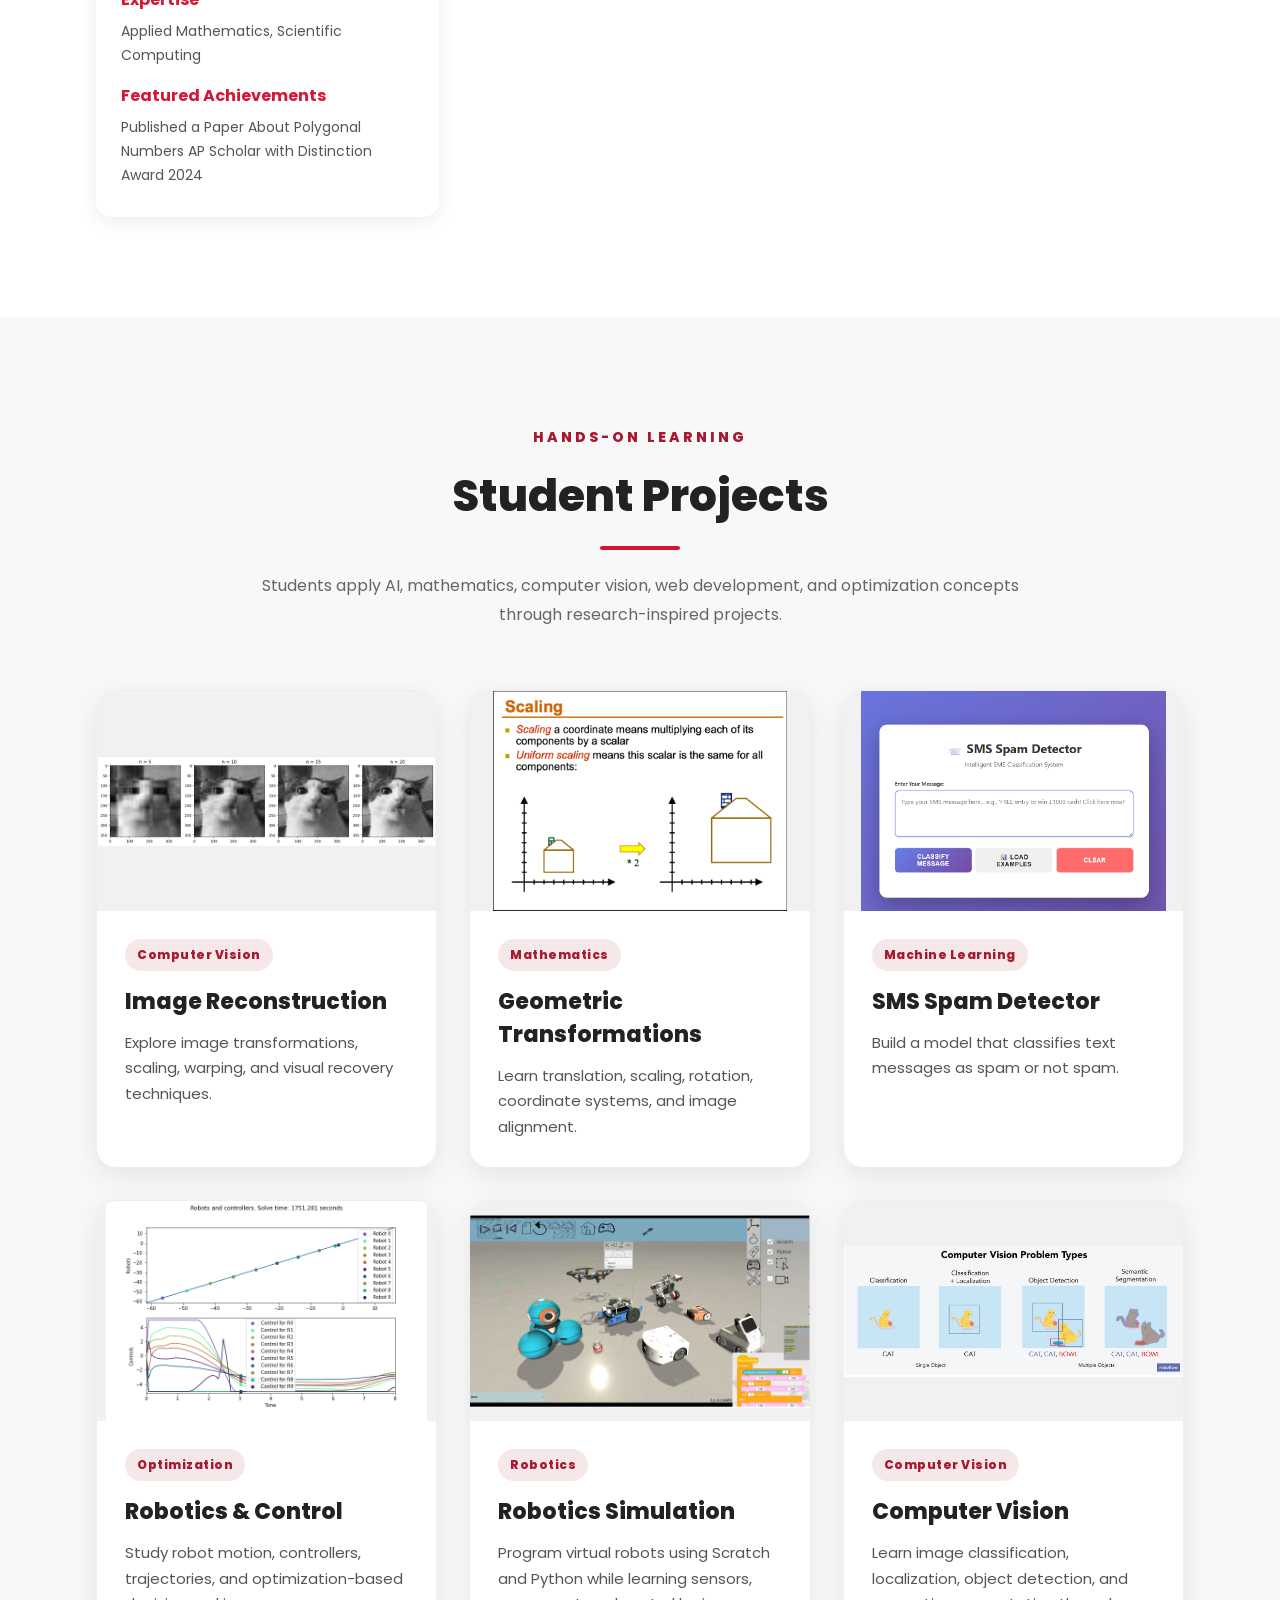
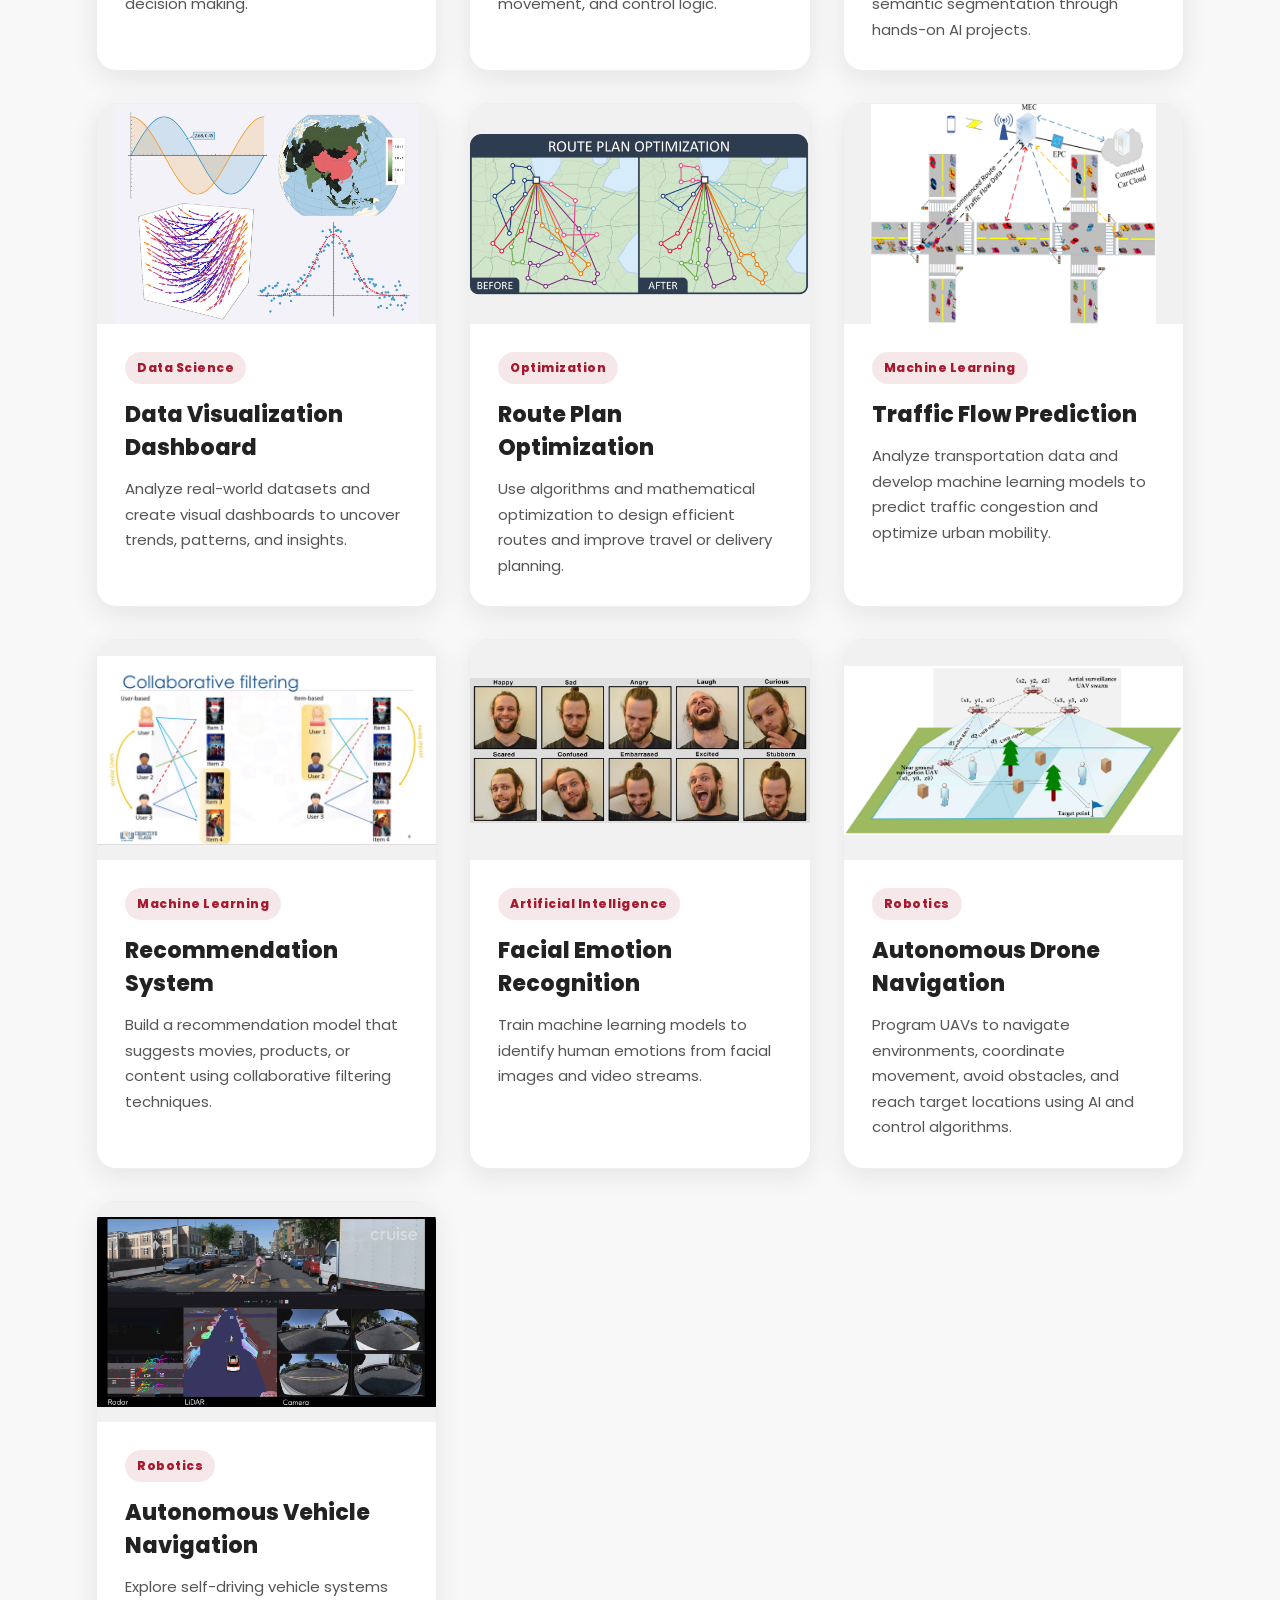
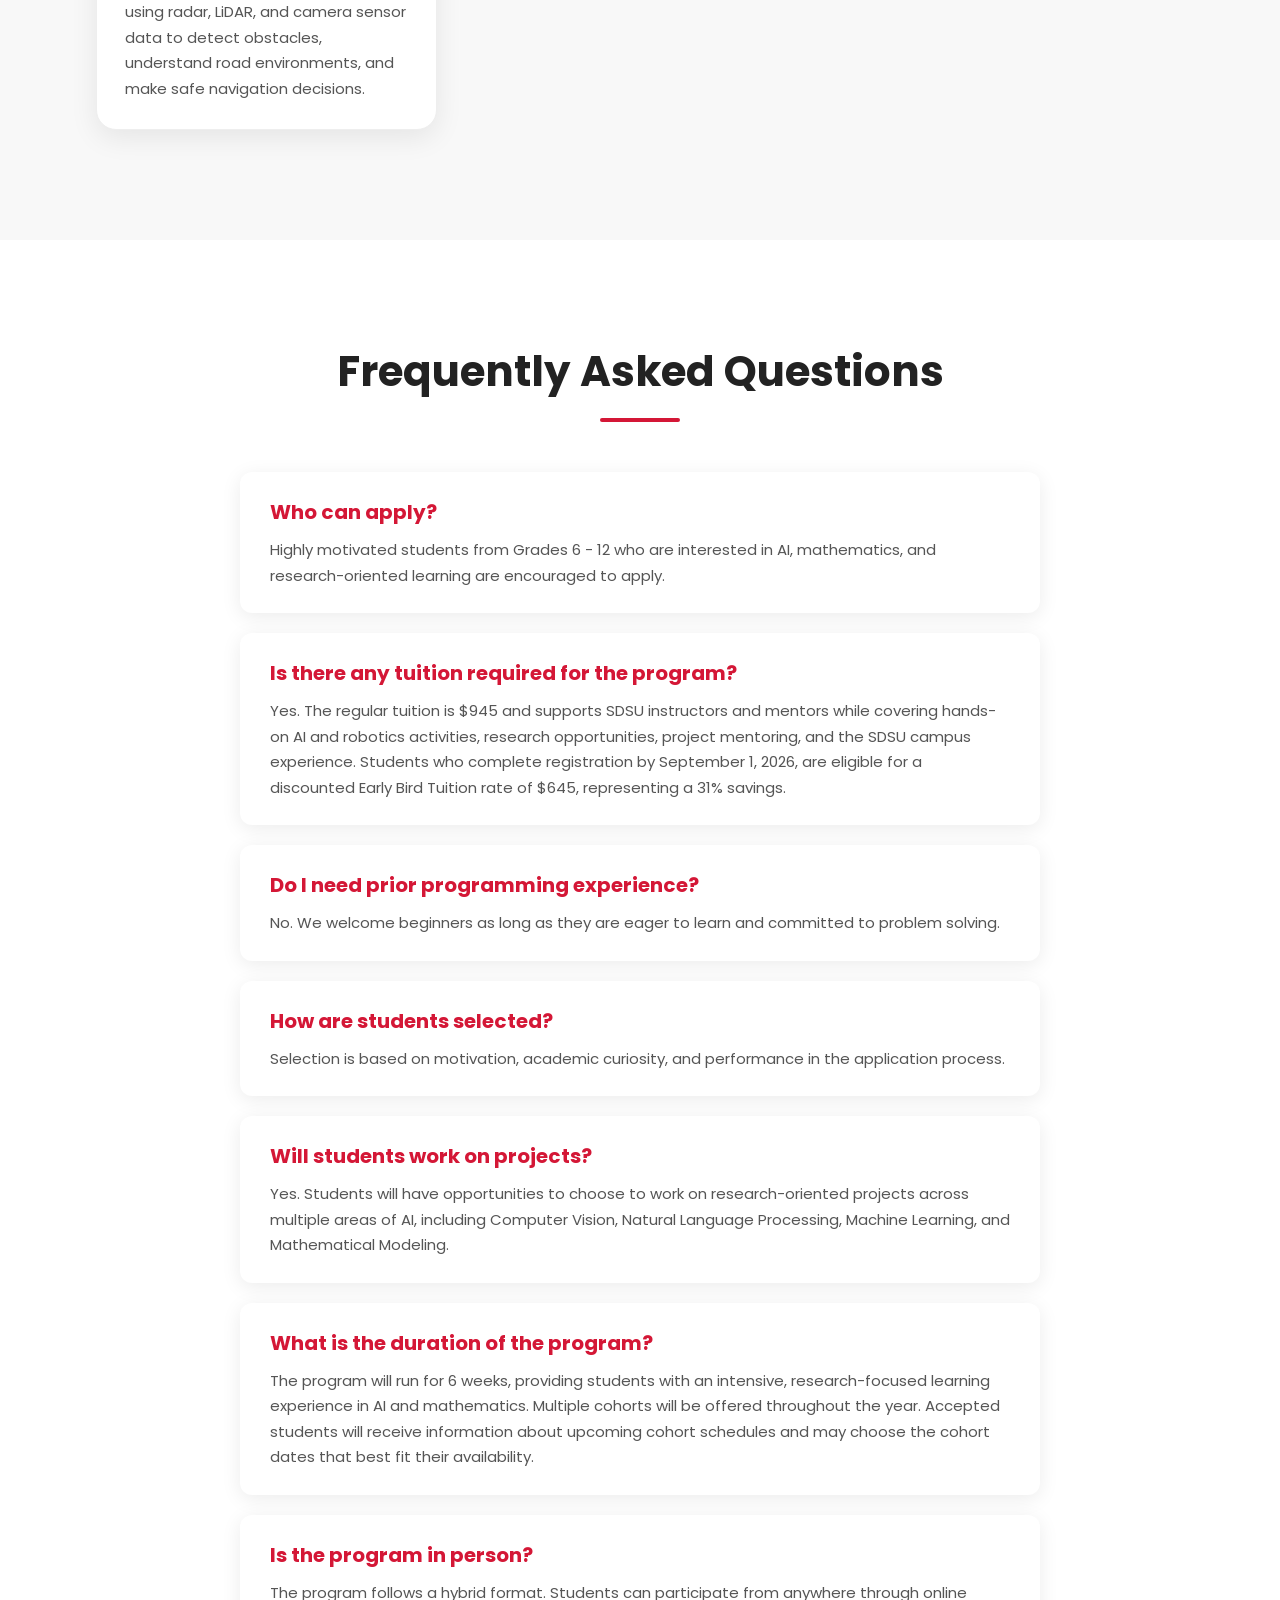
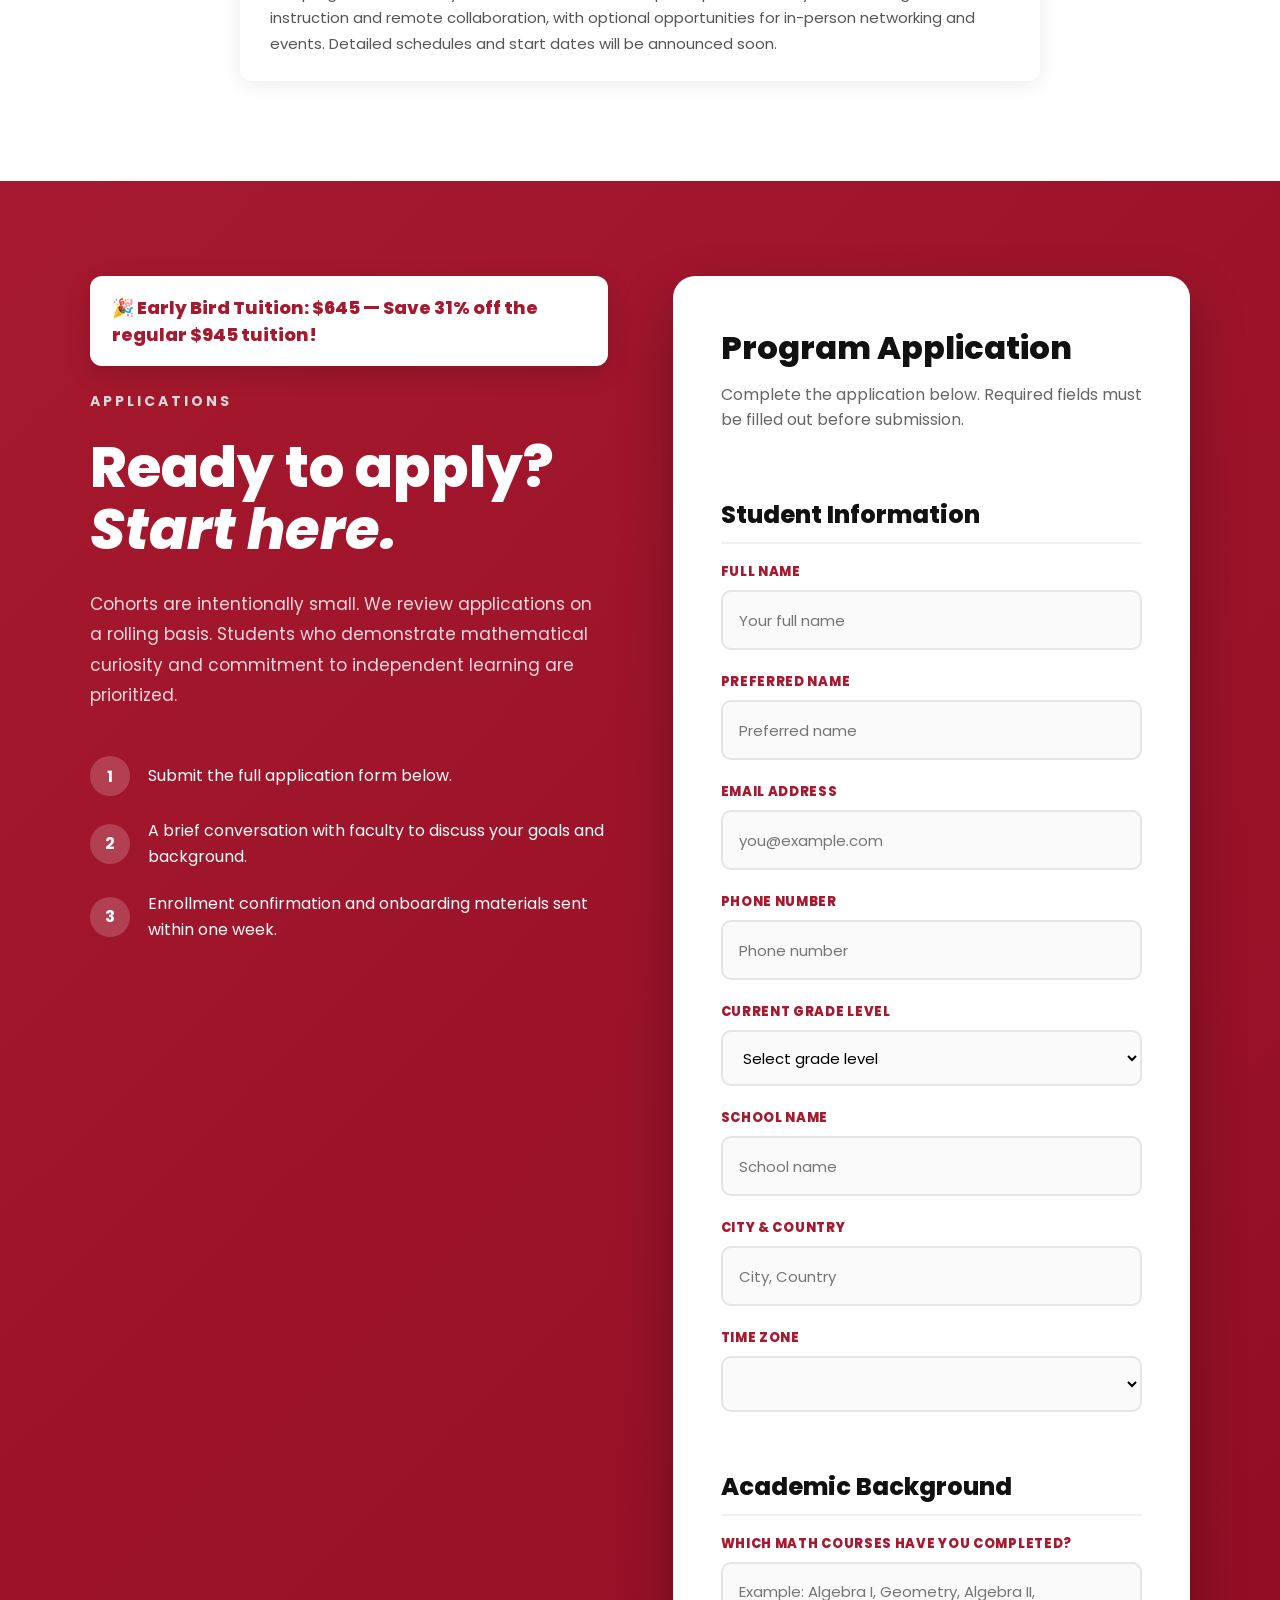
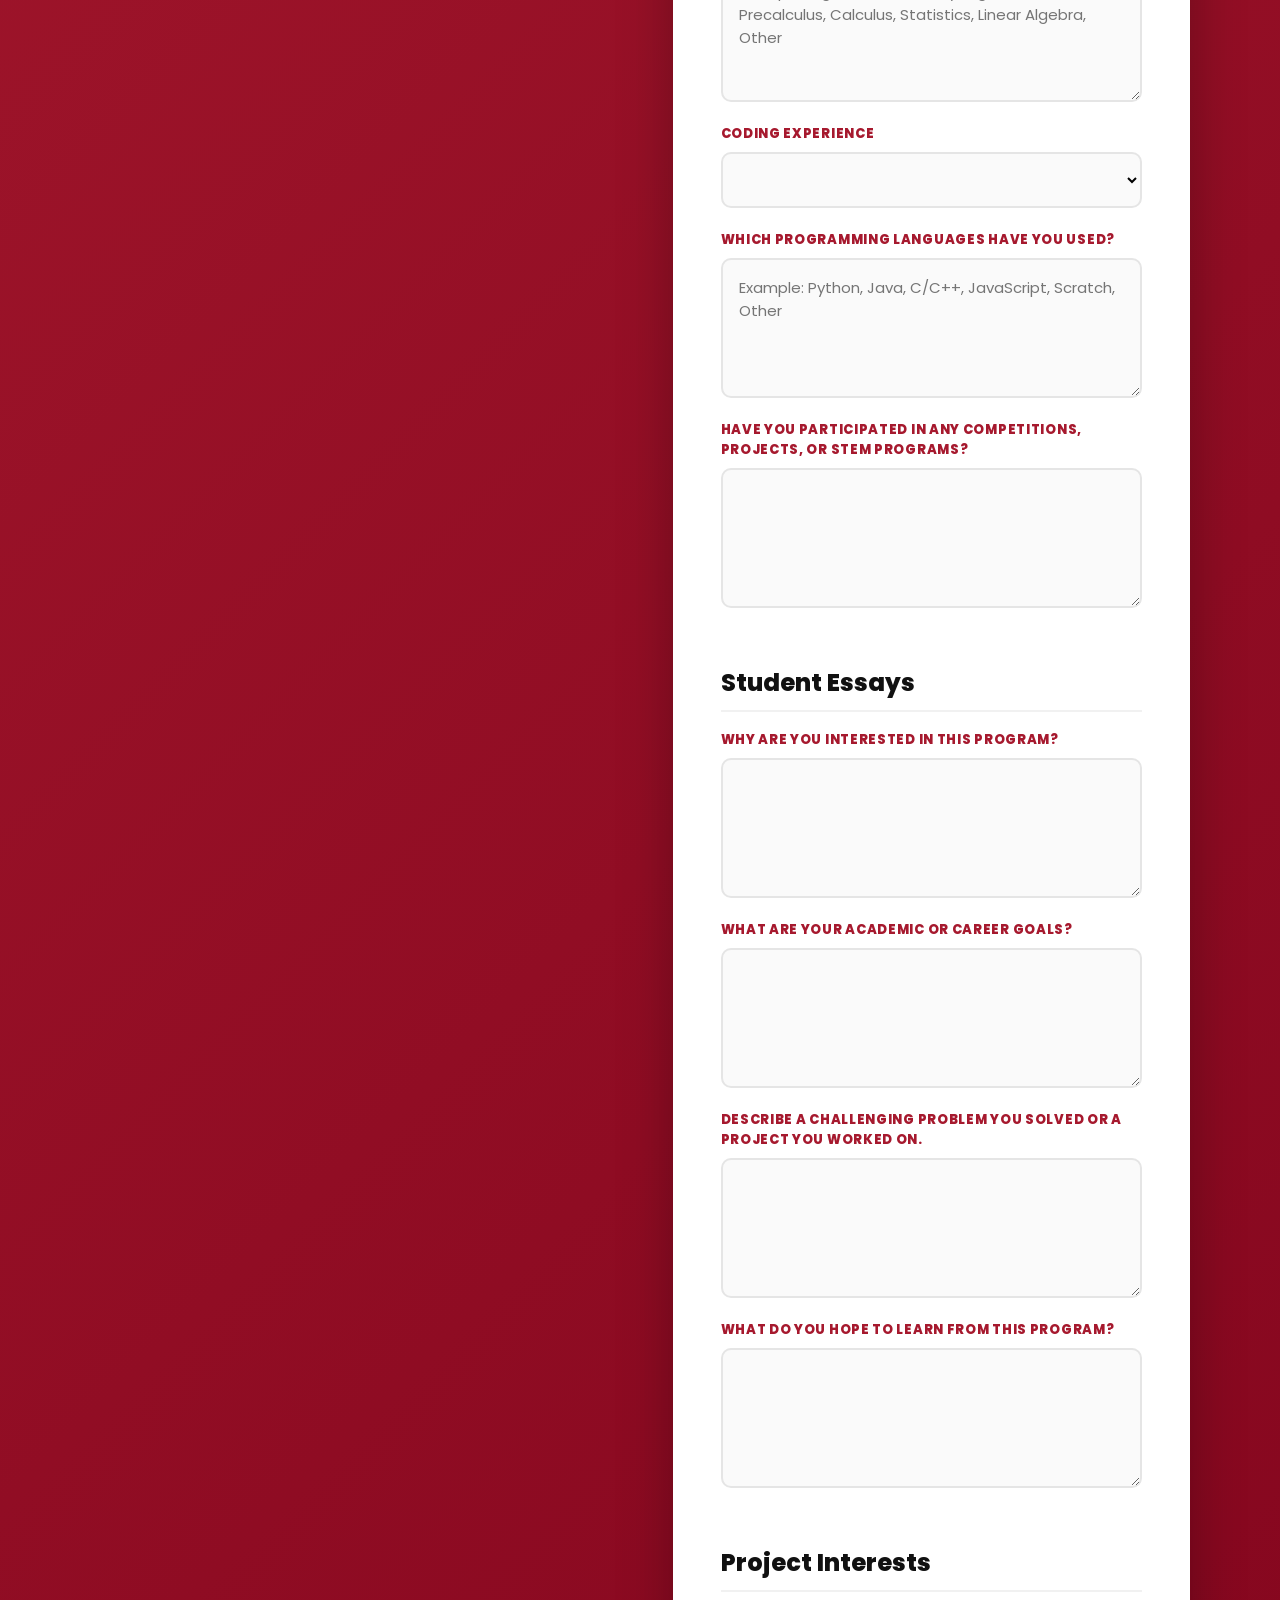
==== commit d2f08704: "Add Google Tag Manager script to index.html" ====
--- a/index.html
+++ b/index.html
@@ -15,6 +15,16 @@
     <!-------------------------------------------------------------------------------------- Font Awesome Icons -------------------------------------------------->
     <link rel="stylesheet"
           href="https://stackpath.bootstrapcdn.com/font-awesome/4.7.0/css/font-awesome.min.css">
+    <!-- Google tag (gtag.js) -->
+<script async src="https://www.googletagmanager.com/gtag/js?id=G-3VPKZ0KJ5C"></script>
+<script>
+  window.dataLayer = window.dataLayer || [];
+  function gtag(){dataLayer.push(arguments);}
+  gtag('js', new Date());
+
+  gtag('config', 'G-3VPKZ0KJ5C');
+</script>
+    
 </head>
     
 <body>
